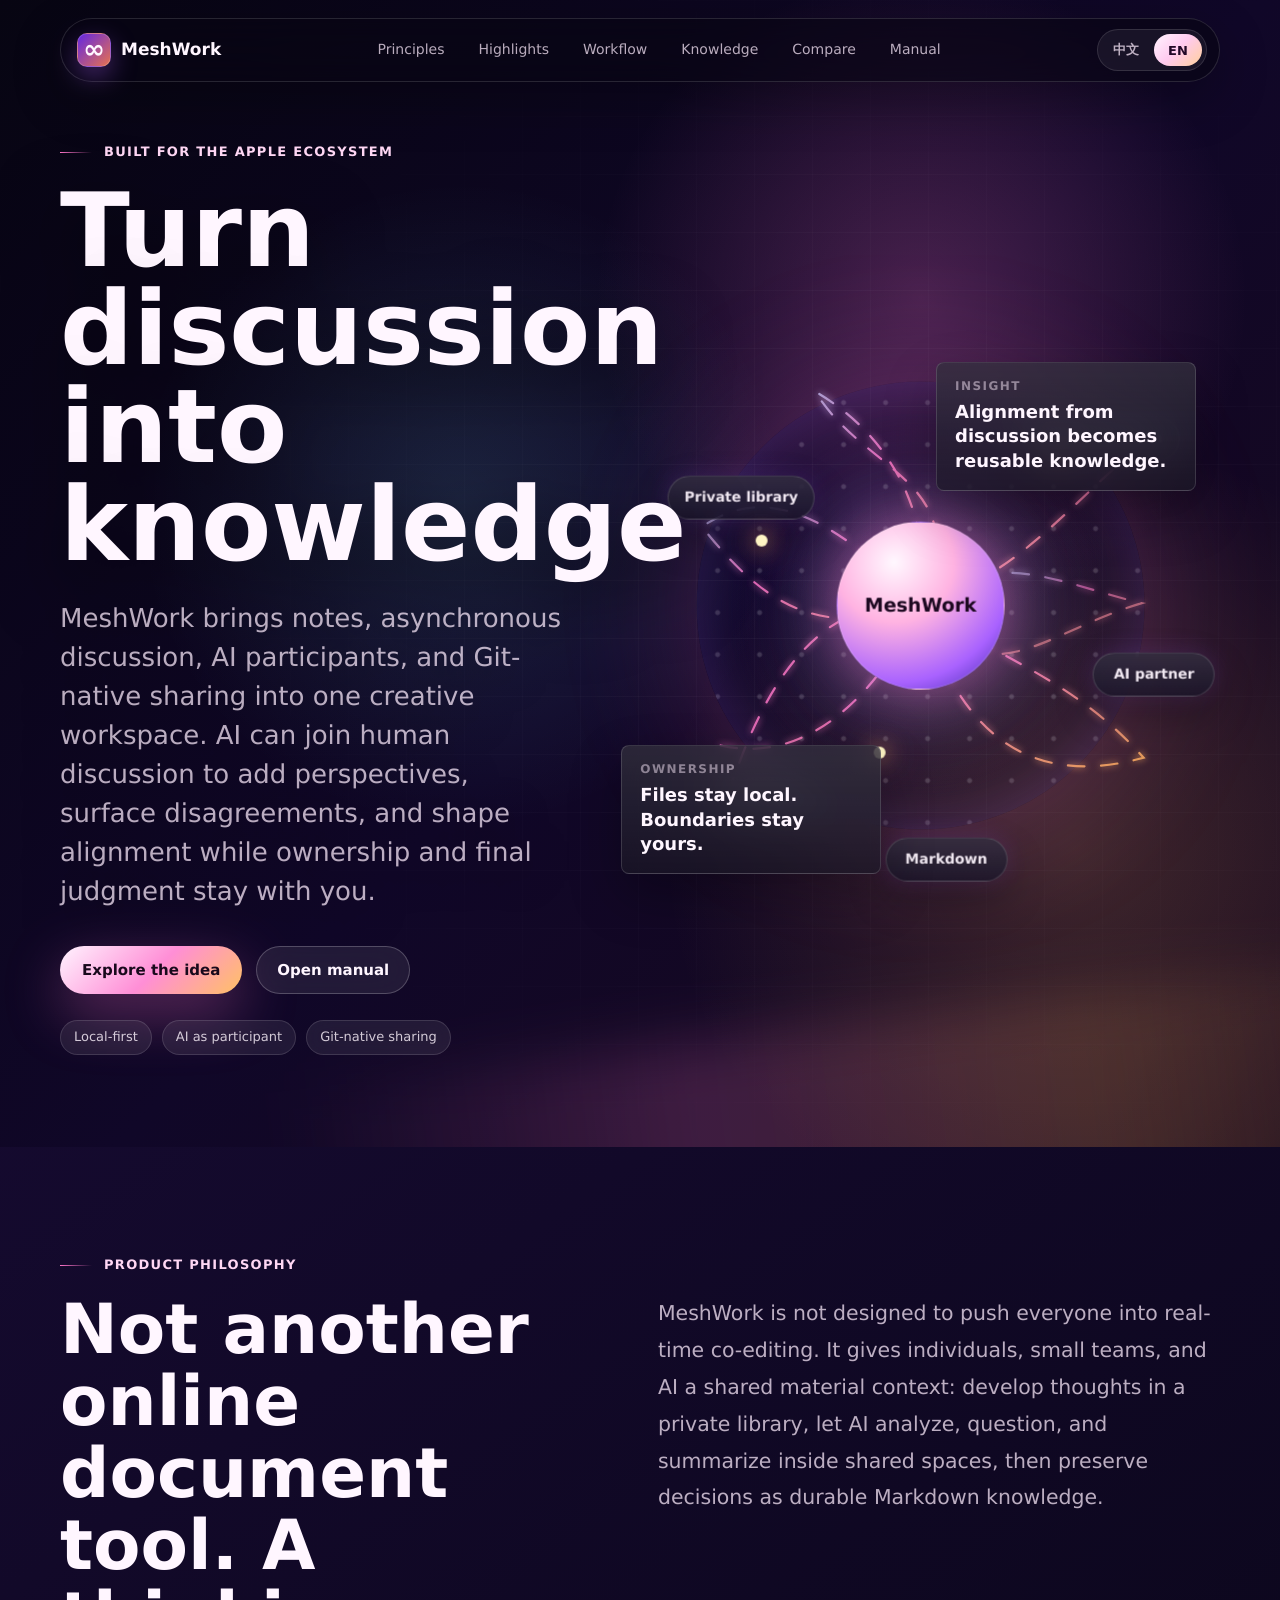
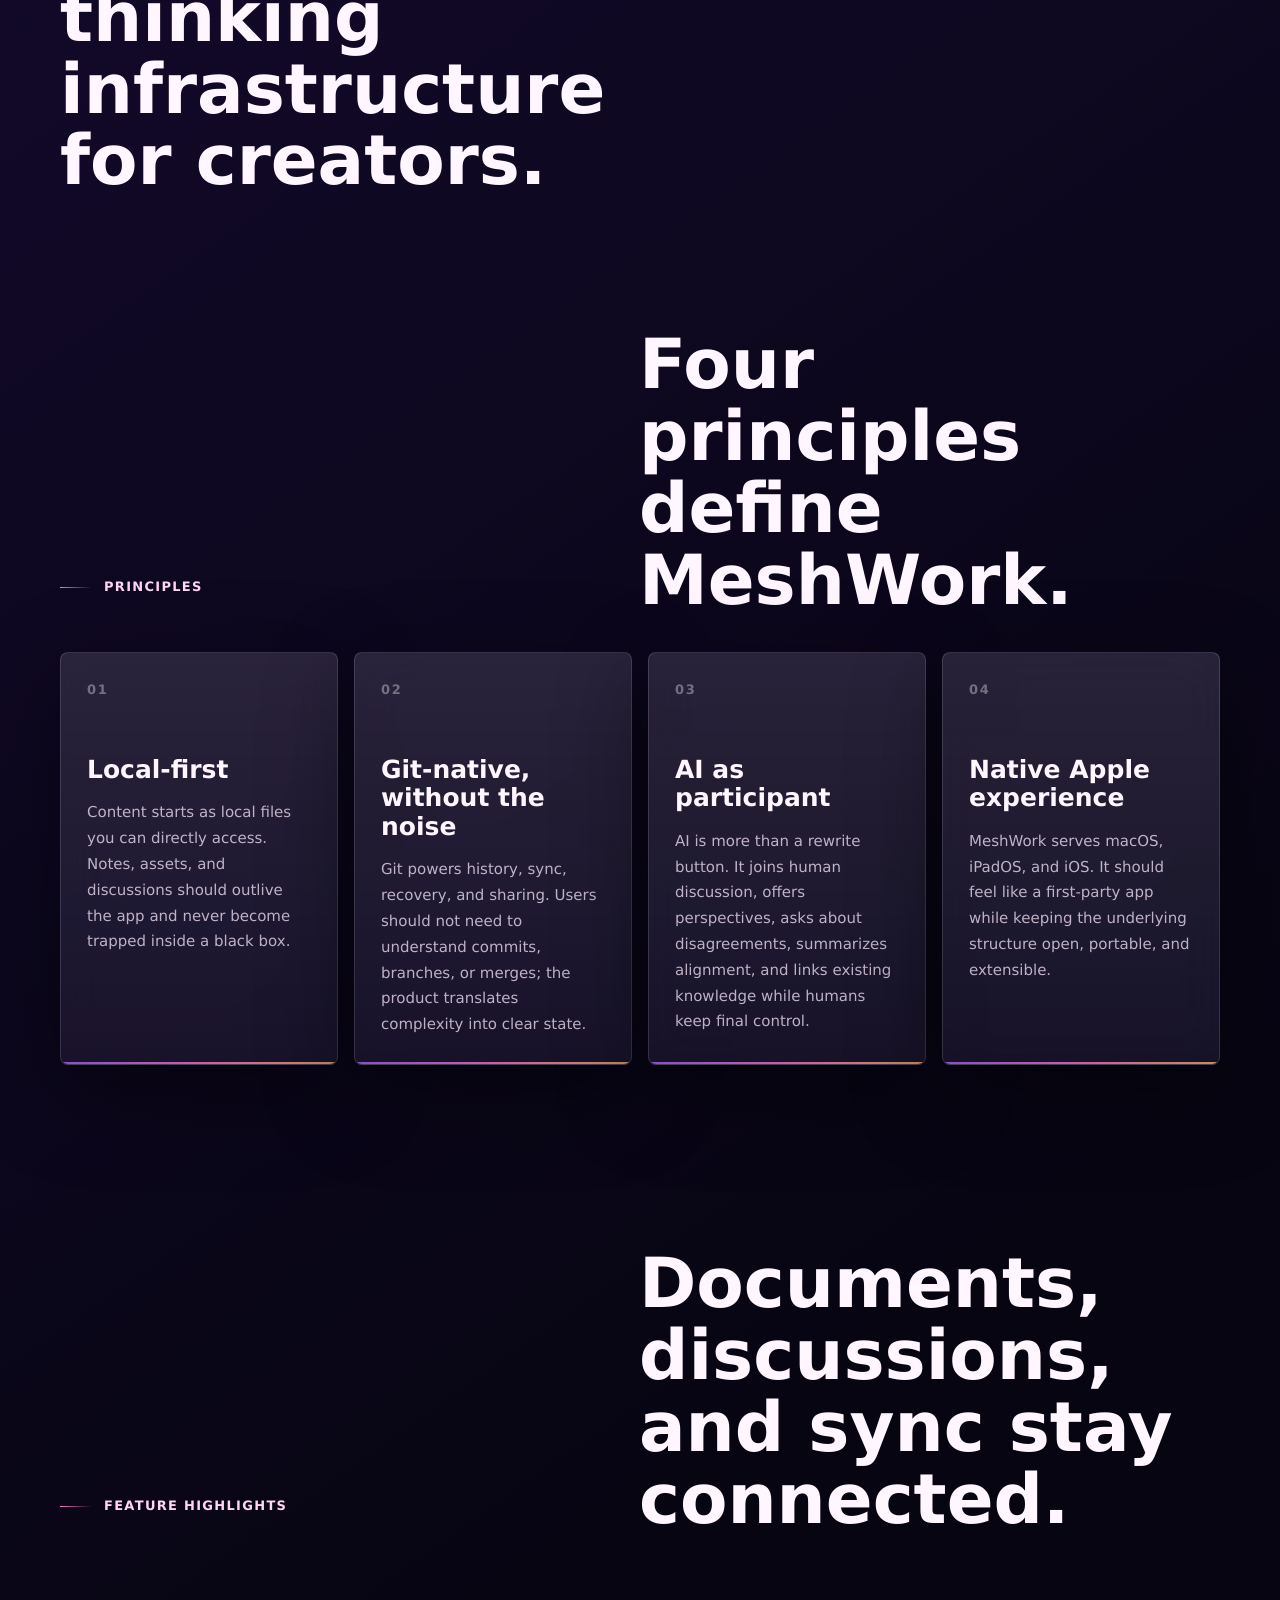
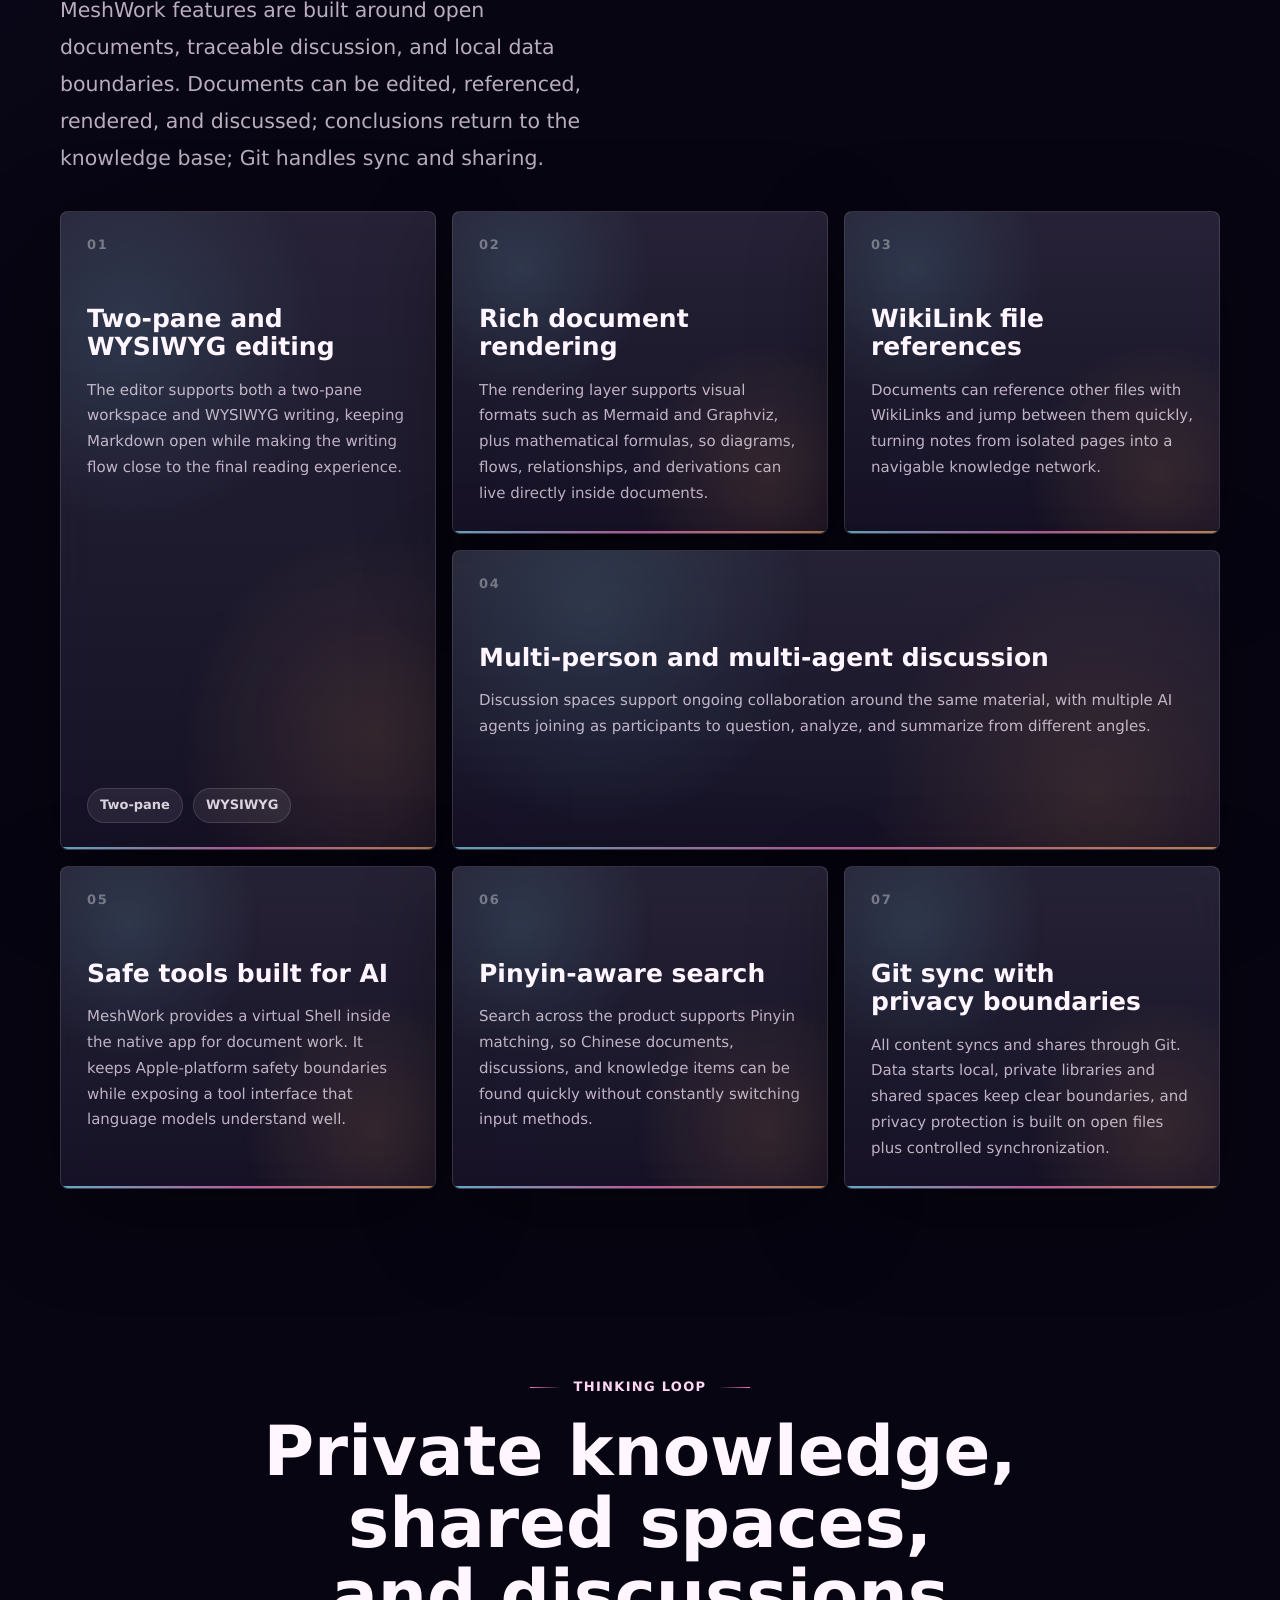
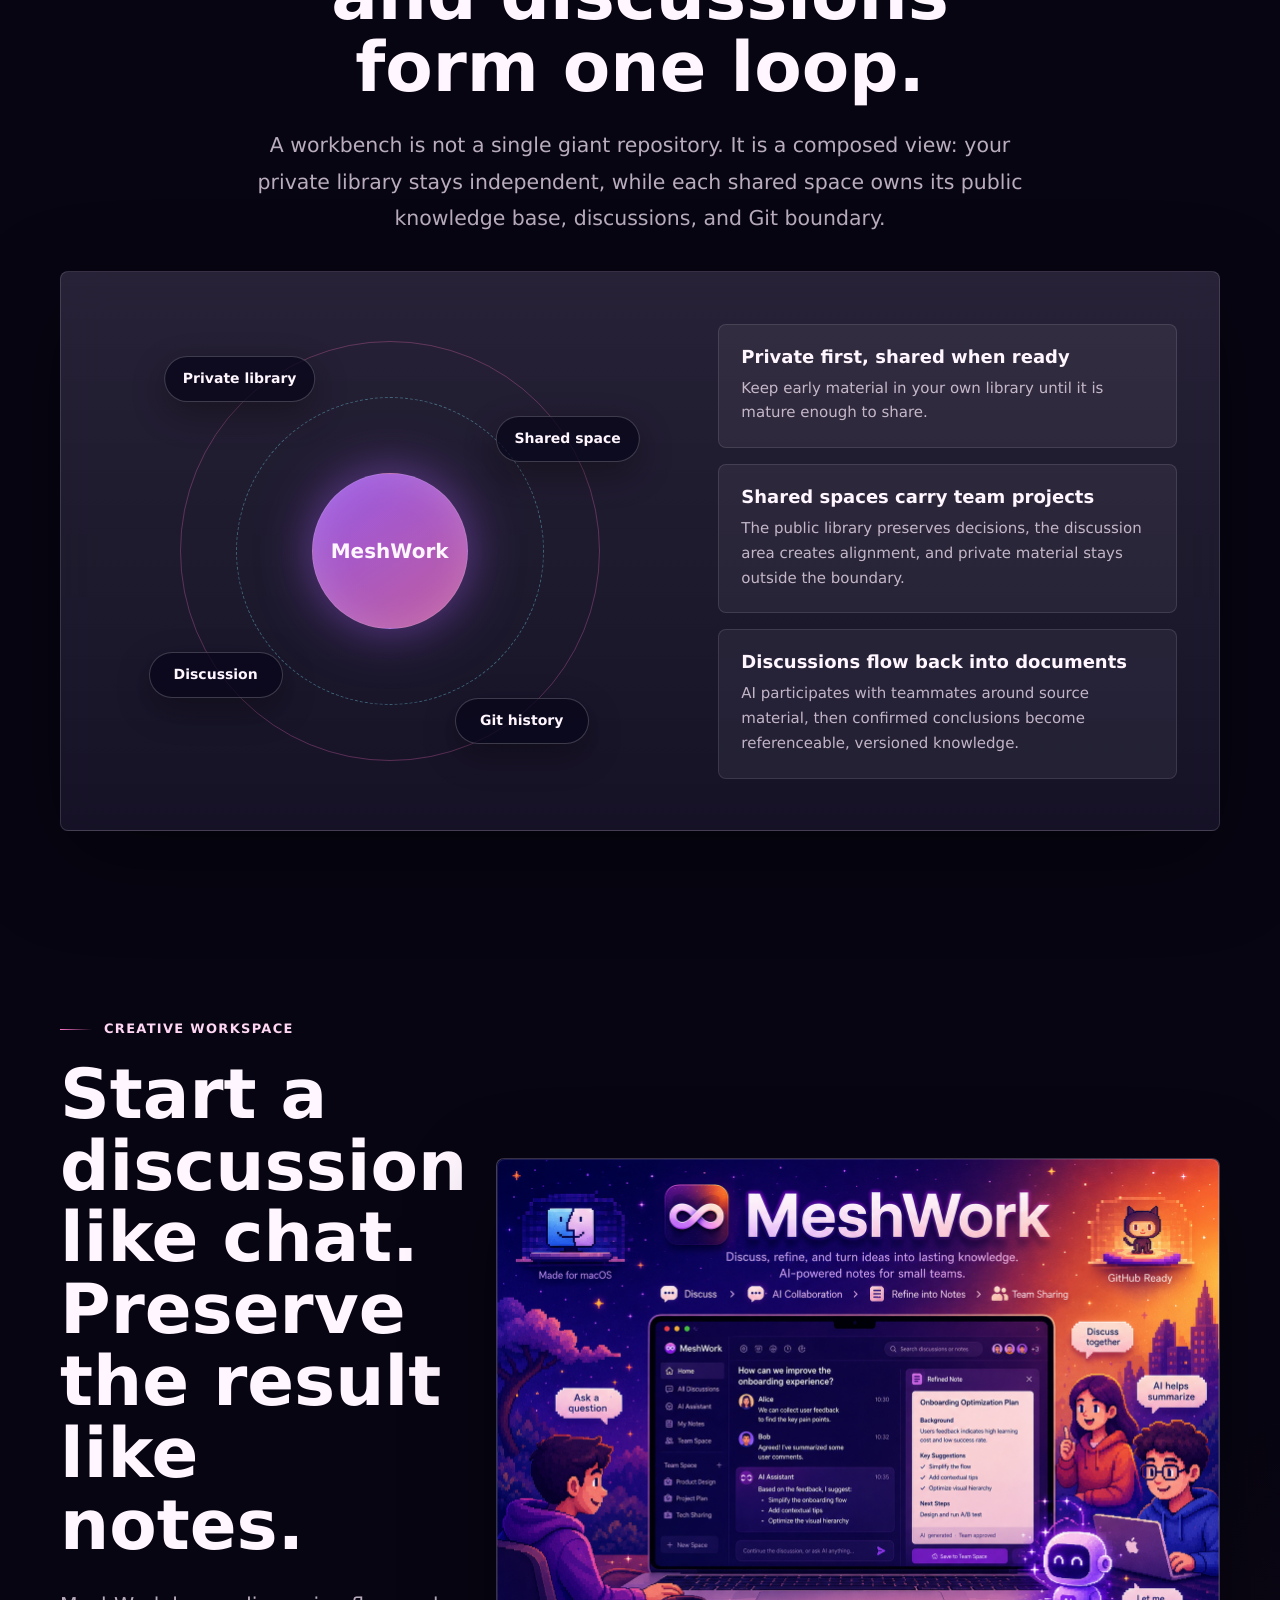
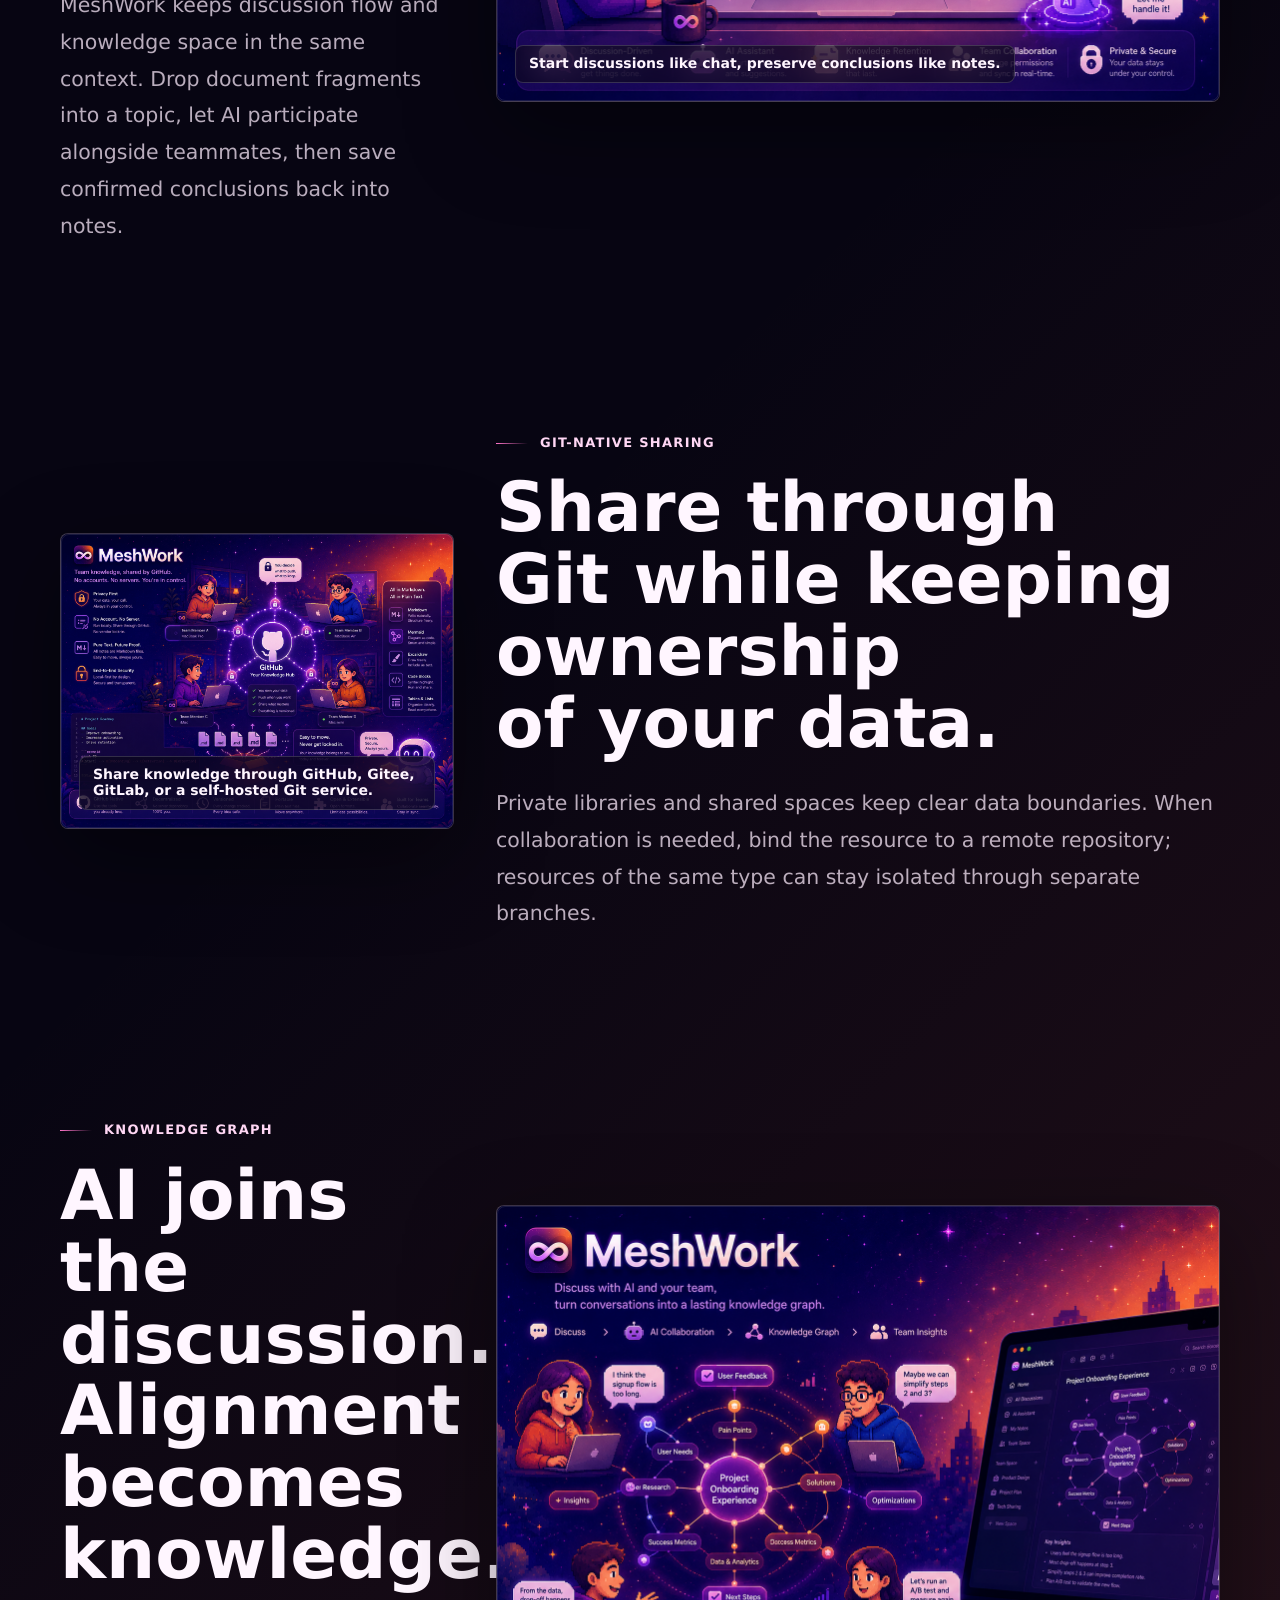
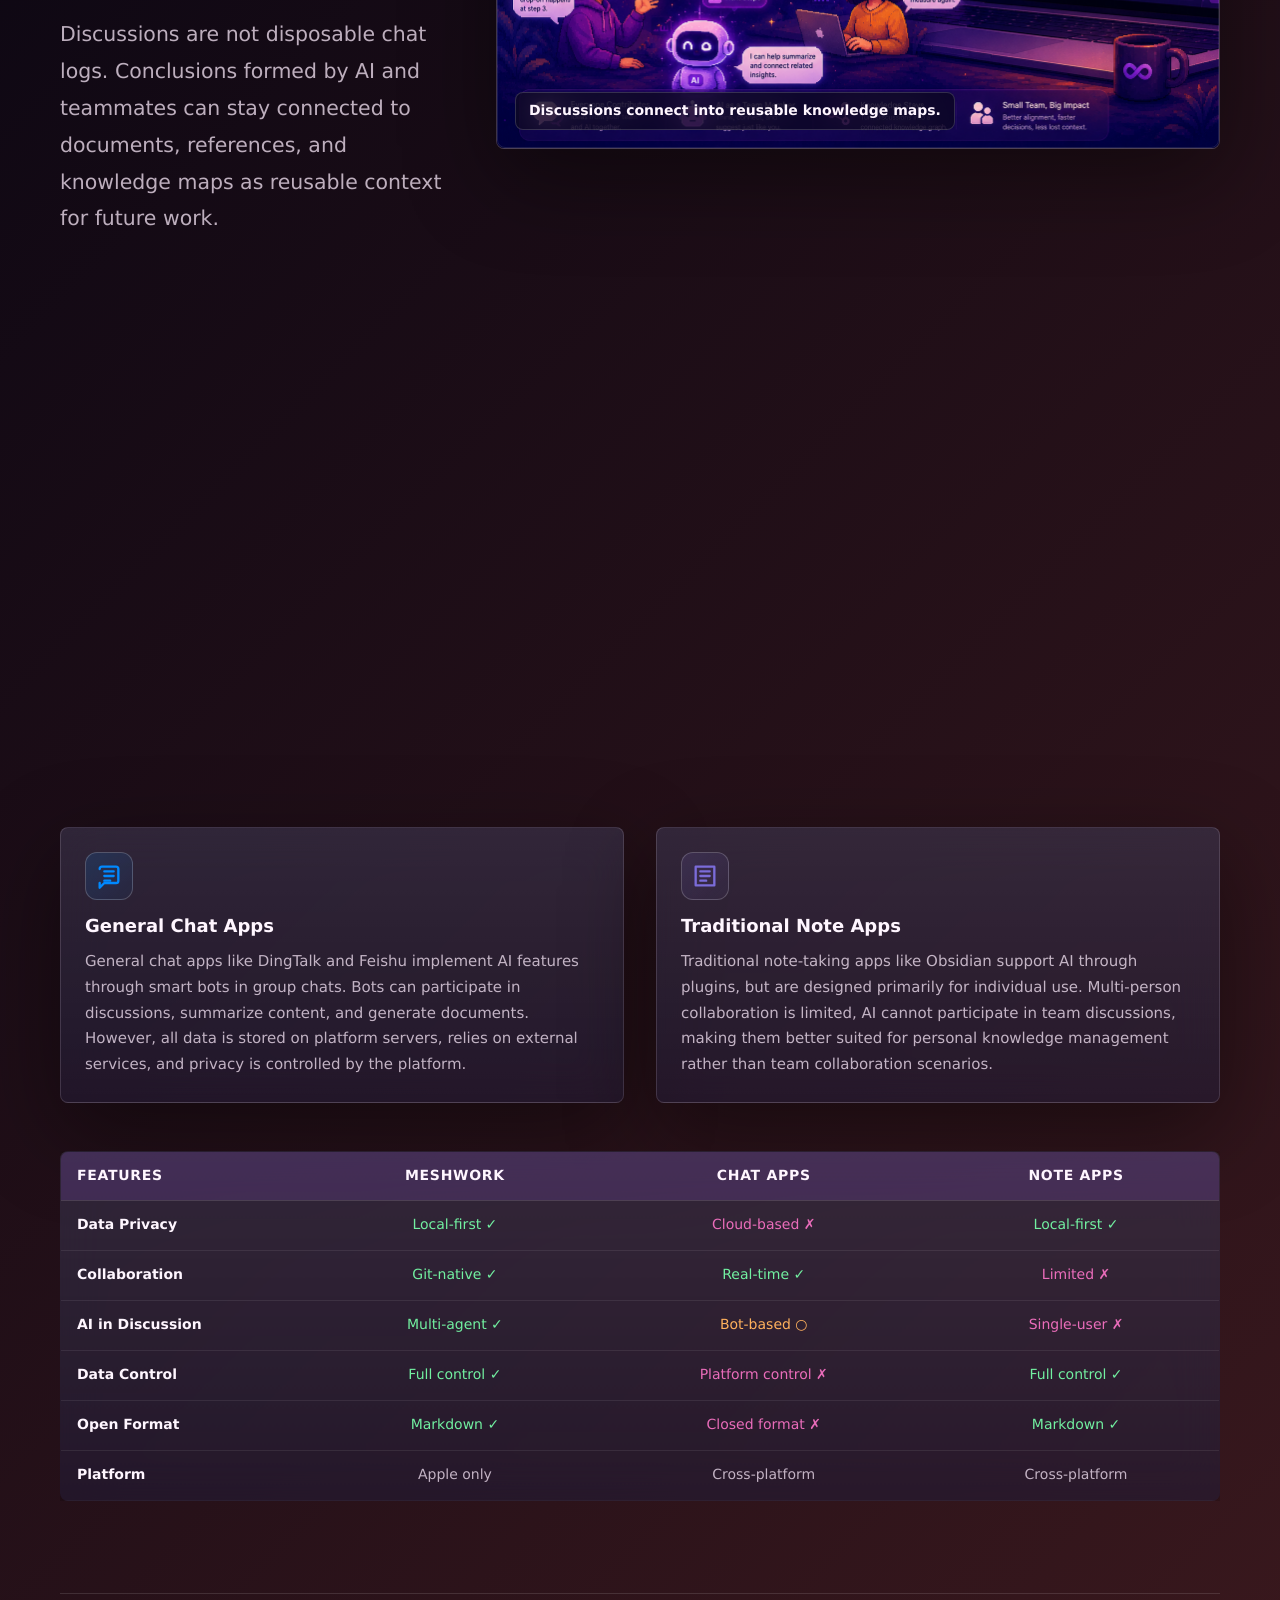
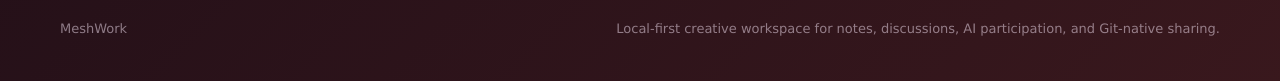
==== index.html @ 119f3567 "ok" ====
<!doctype html>
<html lang="zh-CN">
  <head>
    <meta charset="utf-8" />
    <meta name="viewport" content="width=device-width, initial-scale=1" />
    <meta name="color-scheme" content="dark" />
    <meta
      name="description"
      content="MeshWork is a local-first creative workspace where notes, discussions, AI, and Git-native sharing become one thinking system."
    />
    <title>MeshWork</title>
    <link rel="icon" type="image/png" href="images/favicon.png" />
    <link rel="apple-touch-icon" href="images/favicon.png" />
    <link rel="preload" as="image" href="images/poster_2_zh.png" />
    <link rel="stylesheet" href="styles.css" />
  </head>
  <body>
    <canvas class="starfield" aria-hidden="true"></canvas>

    <header class="site-header">
      <a class="brand" href="#top" aria-label="MeshWork">
        <span class="brand-mark">∞</span>
        <span>MeshWork</span>
      </a>
      <nav class="nav-links" aria-label="Primary navigation">
        <a href="#principles" data-i18n="nav.principles"></a>
        <a href="#highlights" data-i18n="nav.highlights"></a>
        <a href="#flow" data-i18n="nav.flow"></a>
        <a href="#gallery" data-i18n="nav.gallery"></a>
        <a href="#comparison" data-i18n="nav.comparison"></a>
        <a href="manual.html" data-i18n="nav.manual"></a>
      </nav>
      <div class="language-switch" aria-label="Language switch">
        <button type="button" class="lang-button is-active" data-lang="zh">
          中文
        </button>
        <button type="button" class="lang-button" data-lang="en">EN</button>
      </div>
    </header>

    <main id="top">
      <section class="hero" aria-labelledby="hero-title">
        <div class="hero-glow" aria-hidden="true"></div>
        <div class="hero-content" data-reveal>
          <p class="eyebrow" data-i18n="hero.eyebrow"></p>
          <h1 id="hero-title" data-i18n="hero.title"></h1>
          <p class="hero-subtitle" data-i18n="hero.subtitle"></p>
          <div class="hero-actions">
            <a
              class="primary-action"
              href="#principles"
              data-i18n="hero.primary"
            ></a>
            <a
              class="secondary-action"
              href="manual.html"
              data-i18n="hero.secondary"
            ></a>
          </div>
          <div class="hero-points" aria-label="Product highlights">
            <span data-i18n="hero.pointOne"></span>
            <span data-i18n="hero.pointTwo"></span>
            <span data-i18n="hero.pointThree"></span>
          </div>
        </div>
        <div class="hero-visual" aria-hidden="true" data-reveal>
          <div class="graph-shell">
            <div class="graph-aura"></div>
            <svg
              class="graph-lines"
              viewBox="0 0 640 640"
              role="img"
              aria-hidden="true"
            >
              <defs>
                <linearGradient id="line-gradient" x1="0" y1="0" x2="1" y2="1">
                  <stop offset="0%" stop-color="#7de8ff" />
                  <stop offset="46%" stop-color="#ff75ca" />
                  <stop offset="100%" stop-color="#ffb15d" />
                </linearGradient>
                <filter id="line-glow">
                  <feGaussianBlur stdDeviation="4" result="blur" />
                  <feMerge>
                    <feMergeNode in="blur" />
                    <feMergeNode in="SourceGraphic" />
                  </feMerge>
                </filter>
              </defs>
              <path
                class="graph-path path-one"
                d="M320 320 C220 220 150 188 82 235 C145 314 205 360 320 320 C430 286 480 210 560 146"
              />
              <path
                class="graph-path path-two"
                d="M320 320 C410 382 485 400 562 486 C438 520 360 460 320 320 C262 438 178 500 86 468"
              />
              <path
                class="graph-path path-three"
                d="M320 320 C334 212 278 130 205 88 C260 178 382 186 320 320 C228 310 154 374 104 548"
              />
              <path
                class="graph-path path-four"
                d="M320 320 C398 254 474 298 560 318 C452 350 392 424 320 320"
              />
            </svg>
            <span class="graph-node core-node">MeshWork</span>
            <span class="graph-node node-one" data-i18n="graph.private"></span>
            <span
              class="graph-node node-two"
              data-i18n="graph.discussion"
            ></span>
            <span class="graph-node node-three" data-i18n="graph.ai"></span>
            <span class="graph-node node-four" data-i18n="graph.git"></span>
            <span
              class="graph-node node-five"
              data-i18n="graph.markdown"
            ></span>
            <span class="pulse-dot dot-one"></span>
            <span class="pulse-dot dot-two"></span>
            <span class="pulse-dot dot-three"></span>
          </div>
          <div class="floating-note note-one">
            <span data-i18n="graph.noteOneTitle"></span>
            <strong data-i18n="graph.noteOne"></strong>
          </div>
          <div class="floating-note note-two">
            <span data-i18n="graph.noteTwoTitle"></span>
            <strong data-i18n="graph.noteTwo"></strong>
          </div>
        </div>
      </section>

      <section class="intro-section section-wrap" data-reveal>
        <div class="section-kicker" data-i18n="intro.kicker"></div>
        <div class="intro-grid">
          <h2 data-i18n="intro.title"></h2>
          <p data-i18n="intro.body"></p>
        </div>
      </section>

      <section
        id="principles"
        class="principles section-wrap"
        aria-labelledby="principles-title"
      >
        <div class="section-heading" data-reveal>
          <span class="section-kicker" data-i18n="principles.kicker"></span>
          <h2 id="principles-title" data-i18n="principles.title"></h2>
        </div>
        <div class="principle-grid">
          <article class="principle-card" data-reveal>
            <span class="card-index">01</span>
            <h3 data-i18n="principles.local.title"></h3>
            <p data-i18n="principles.local.body"></p>
          </article>
          <article class="principle-card" data-reveal>
            <span class="card-index">02</span>
            <h3 data-i18n="principles.git.title"></h3>
            <p data-i18n="principles.git.body"></p>
          </article>
          <article class="principle-card" data-reveal>
            <span class="card-index">03</span>
            <h3 data-i18n="principles.ai.title"></h3>
            <p data-i18n="principles.ai.body"></p>
          </article>
          <article class="principle-card" data-reveal>
            <span class="card-index">04</span>
            <h3 data-i18n="principles.apple.title"></h3>
            <p data-i18n="principles.apple.body"></p>
          </article>
        </div>
      </section>

      <section
        id="highlights"
        class="highlights section-wrap"
        aria-labelledby="highlights-title"
      >
        <div class="section-heading" data-reveal>
          <span class="section-kicker" data-i18n="highlights.kicker"></span>
          <h2 id="highlights-title" data-i18n="highlights.title"></h2>
          <p data-i18n="highlights.body"></p>
        </div>
        <div class="highlight-grid">
          <article class="highlight-card highlight-card-large" data-reveal>
            <span class="card-index">01</span>
            <h3 data-i18n="highlights.editor.title"></h3>
            <p data-i18n="highlights.editor.body"></p>
            <div class="highlight-tags" aria-label="Editor capabilities">
              <span data-i18n="highlights.editor.tagOne"></span>
              <span data-i18n="highlights.editor.tagTwo"></span>
            </div>
          </article>
          <article class="highlight-card" data-reveal>
            <span class="card-index">02</span>
            <h3 data-i18n="highlights.rendering.title"></h3>
            <p data-i18n="highlights.rendering.body"></p>
          </article>
          <article class="highlight-card" data-reveal>
            <span class="card-index">03</span>
            <h3 data-i18n="highlights.links.title"></h3>
            <p data-i18n="highlights.links.body"></p>
          </article>
          <article class="highlight-card highlight-card-wide" data-reveal>
            <span class="card-index">04</span>
            <h3 data-i18n="highlights.discussion.title"></h3>
            <p data-i18n="highlights.discussion.body"></p>
          </article>
          <article class="highlight-card" data-reveal>
            <span class="card-index">05</span>
            <h3 data-i18n="highlights.shell.title"></h3>
            <p data-i18n="highlights.shell.body"></p>
          </article>
          <article class="highlight-card" data-reveal>
            <span class="card-index">06</span>
            <h3 data-i18n="highlights.search.title"></h3>
            <p data-i18n="highlights.search.body"></p>
          </article>
          <article class="highlight-card" data-reveal>
            <span class="card-index">07</span>
            <h3 data-i18n="highlights.git.title"></h3>
            <p data-i18n="highlights.git.body"></p>
          </article>
        </div>
      </section>

      <section id="flow" class="flow section-wrap" aria-labelledby="flow-title">
        <div class="section-heading centered" data-reveal>
          <span class="section-kicker" data-i18n="flow.kicker"></span>
          <h2 id="flow-title" data-i18n="flow.title"></h2>
          <p data-i18n="flow.body"></p>
        </div>
        <div class="flow-stage" data-reveal>
          <div class="orbit" aria-hidden="true">
            <span class="orbit-ring ring-one"></span>
            <span class="orbit-ring ring-two"></span>
            <span
              class="orbit-node node-private"
              data-i18n="flow.private"
            ></span>
            <span class="orbit-node node-shared" data-i18n="flow.shared"></span>
            <span
              class="orbit-node node-discussion"
              data-i18n="flow.discussion"
            ></span>
            <span class="orbit-node node-git" data-i18n="flow.git"></span>
            <span class="orbit-core">MeshWork</span>
          </div>
          <div class="flow-copy">
            <div class="flow-item">
              <strong data-i18n="flow.privateTitle"></strong>
              <span data-i18n="flow.privateBody"></span>
            </div>
            <div class="flow-item">
              <strong data-i18n="flow.sharedTitle"></strong>
              <span data-i18n="flow.sharedBody"></span>
            </div>
            <div class="flow-item">
              <strong data-i18n="flow.discussionTitle"></strong>
              <span data-i18n="flow.discussionBody"></span>
            </div>
          </div>
        </div>
      </section>

      <section
        id="experience"
        class="feature-section section-wrap"
        aria-labelledby="experience-title"
      >
        <div class="feature-copy" data-reveal>
          <span class="section-kicker" data-i18n="experience.kicker"></span>
          <h2 id="experience-title" data-i18n="experience.title"></h2>
          <p data-i18n="experience.body"></p>
        </div>
        <figure class="poster-frame" data-reveal>
          <picture>
            <source
              srcset="images/poster_zh.png"
              data-src-zh="images/poster_zh.png"
              data-src-en="images/poster_en.png"
            />
            <img
              src="images/poster_zh.png"
              alt=""
              data-image-key="workspacePoster"
            />
          </picture>
          <figcaption data-i18n="experience.caption"></figcaption>
        </figure>
      </section>

      <section
        class="feature-section feature-section-reverse section-wrap"
        aria-labelledby="sharing-title"
      >
        <div class="feature-copy" data-reveal>
          <span class="section-kicker" data-i18n="sharing.kicker"></span>
          <h2 id="sharing-title" data-i18n="sharing.title"></h2>
          <p data-i18n="sharing.body"></p>
        </div>
        <figure class="poster-frame" data-reveal>
          <picture>
            <source
              srcset="images/poster_3_zh.png"
              data-src-zh="images/poster_3_zh.png"
              data-src-en="images/poster_3_en.png"
            />
            <img
              src="images/poster_3_zh.png"
              alt=""
              data-image-key="githubPoster"
            />
          </picture>
          <figcaption data-i18n="sharing.caption"></figcaption>
        </figure>
      </section>

      <section
        id="gallery"
        class="feature-section section-wrap"
        aria-labelledby="knowledge-title"
      >
        <div class="feature-copy" data-reveal>
          <span class="section-kicker" data-i18n="knowledge.kicker"></span>
          <h2 id="knowledge-title" data-i18n="knowledge.title"></h2>
          <p data-i18n="knowledge.body"></p>
        </div>
        <figure class="poster-frame" data-reveal>
          <picture>
            <source
              srcset="images/poster_2_zh.png"
              data-src-zh="images/poster_2_zh.png"
              data-src-en="images/poster_2_en.png"
            />
            <img
              src="images/poster_2_zh.png"
              alt=""
              data-image-key="graphPoster"
            />
          </picture>
          <figcaption data-i18n="knowledge.caption"></figcaption>
        </figure>
      </section>

      <section
        id="comparison"
        class="comparison-section section-wrap"
        aria-labelledby="comparison-title"
      >
        <div class="section-heading centered" data-reveal>
          <span class="section-kicker" data-i18n="comparison.kicker"></span>
          <h2 id="comparison-title" data-i18n="comparison.title"></h2>
          <p data-i18n="comparison.body"></p>
        </div>

        <div class="comparison-descriptions" data-reveal>
          <div class="competitor-desc">
            <div class="competitor-icon chat-icon">
              <svg viewBox="0 0 24 24" fill="none" xmlns="http://www.w3.org/2000/svg">
                <path d="M8 12h8M8 8h8M8 16h5" stroke="currentColor" stroke-width="2" stroke-linecap="round"/>
                <path d="M4 6c0-1.1.9-2 2-2h12c1.1 0 2 .9 2 2v10c0 1.1-.9 2-2 2H8l-4 4v-4" stroke="currentColor" stroke-width="2" stroke-linecap="round" stroke-linejoin="round"/>
              </svg>
            </div>
            <h3 data-i18n="comparison.chatTitle"></h3>
            <p data-i18n="comparison.chatDesc"></p>
          </div>

          <div class="competitor-desc">
            <div class="competitor-icon notes-icon">
              <svg viewBox="0 0 24 24" fill="none" xmlns="http://www.w3.org/2000/svg">
                <path d="M4 4h16v16H4z" stroke="currentColor" stroke-width="2" stroke-linecap="round" stroke-linejoin="round"/>
                <path d="M8 8h8M8 12h8M8 16h5" stroke="currentColor" stroke-width="2" stroke-linecap="round"/>
              </svg>
            </div>
            <h3 data-i18n="comparison.notesTitle"></h3>
            <p data-i18n="comparison.notesDesc"></p>
          </div>
        </div>

        <div class="comparison-table-wrapper" data-reveal>
          <table class="comparison-table">
            <thead>
              <tr>
                <th data-i18n="comparison.table.feature"></th>
                <th>MeshWork</th>
                <th data-i18n="comparison.table.chatApps"></th>
                <th data-i18n="comparison.table.noteApps"></th>
              </tr>
            </thead>
            <tbody>
              <tr>
                <td data-i18n="comparison.table.privacy"></td>
                <td
                  class="cell-positive"
                  data-i18n="comparison.table.localFirst"
                ></td>
                <td
                  class="cell-negative"
                  data-i18n="comparison.table.cloudBased"
                ></td>
                <td
                  class="cell-positive"
                  data-i18n="comparison.table.localFirst"
                ></td>
              </tr>
              <tr>
                <td data-i18n="comparison.table.collaboration"></td>
                <td
                  class="cell-positive"
                  data-i18n="comparison.table.gitNative"
                ></td>
                <td
                  class="cell-positive"
                  data-i18n="comparison.table.realtime"
                ></td>
                <td
                  class="cell-negative"
                  data-i18n="comparison.table.limited"
                ></td>
              </tr>
              <tr>
                <td data-i18n="comparison.table.aiDiscussion"></td>
                <td
                  class="cell-positive"
                  data-i18n="comparison.table.multiAgent"
                ></td>
                <td
                  class="cell-partial"
                  data-i18n="comparison.table.botBased"
                ></td>
                <td
                  class="cell-negative"
                  data-i18n="comparison.table.singleUser"
                ></td>
              </tr>
              <tr>
                <td data-i18n="comparison.table.dataControl"></td>
                <td
                  class="cell-positive"
                  data-i18n="comparison.table.fullControl"
                ></td>
                <td
                  class="cell-negative"
                  data-i18n="comparison.table.platformControl"
                ></td>
                <td
                  class="cell-positive"
                  data-i18n="comparison.table.fullControl"
                ></td>
              </tr>
              <tr>
                <td data-i18n="comparison.table.openSource"></td>
                <td
                  class="cell-positive"
                  data-i18n="comparison.table.openFormat"
                ></td>
                <td
                  class="cell-negative"
                  data-i18n="comparison.table.closedFormat"
                ></td>
                <td
                  class="cell-positive"
                  data-i18n="comparison.table.openFormat"
                ></td>
              </tr>
              <tr>
                <td data-i18n="comparison.table.platform"></td>
                <td
                  class="cell-neutral"
                  data-i18n="comparison.table.appleOnly"
                ></td>
                <td
                  class="cell-neutral"
                  data-i18n="comparison.table.crossPlatform"
                ></td>
                <td
                  class="cell-neutral"
                  data-i18n="comparison.table.crossPlatform"
                ></td>
              </tr>
            </tbody>
          </table>
        </div>
      </section>
    </main>

    <footer class="site-footer">
      <span>MeshWork</span>
      <span data-i18n="footer.note"></span>
    </footer>

    <script src="script.js"></script>
  </body>
</html>
---- styles.css ----
:root {
  --bg: #070512;
  --bg-elevated: rgba(21, 14, 42, 0.72);
  --text: #fff6ff;
  --muted: rgba(255, 238, 255, 0.72);
  --faint: rgba(255, 238, 255, 0.48);
  --line: rgba(255, 230, 255, 0.14);
  --purple: #a962ff;
  --pink: #ff75ca;
  --amber: #ffb15d;
  --cyan: #7de8ff;
  --green: #72f0a1;
  --shadow: 0 28px 90px rgba(0, 0, 0, 0.42);
  color: var(--text);
  background: var(--bg);
  font-family:
    Inter,
    ui-sans-serif,
    system-ui,
    -apple-system,
    BlinkMacSystemFont,
    "SF Pro Display",
    "SF Pro Text",
    "PingFang SC",
    "Hiragino Sans GB",
    "Microsoft YaHei",
    sans-serif;
  text-rendering: geometricPrecision;
}

* {
  box-sizing: border-box;
}

html {
  scroll-behavior: smooth;
}

body {
  min-width: 320px;
  margin: 0;
  overflow-x: hidden;
  background:
    linear-gradient(145deg, rgba(78, 31, 167, 0.28), transparent 34%),
    linear-gradient(315deg, rgba(234, 91, 68, 0.22), transparent 32%), #070512;
}

body::before {
  position: fixed;
  inset: 0;
  z-index: -3;
  pointer-events: none;
  content: "";
  background-image:
    linear-gradient(rgba(255, 255, 255, 0.035) 1px, transparent 1px),
    linear-gradient(90deg, rgba(255, 255, 255, 0.03) 1px, transparent 1px);
  background-size: 48px 48px;
  mask-image: linear-gradient(to bottom, black 0%, transparent 82%);
}

a {
  color: inherit;
  text-decoration: none;
}

img {
  display: block;
  max-width: 100%;
}

button {
  font: inherit;
}

.starfield {
  position: fixed;
  inset: 0;
  z-index: -2;
  width: 100vw;
  height: 100vh;
  pointer-events: none;
}

.site-header {
  position: fixed;
  top: 18px;
  left: 50%;
  z-index: 20;
  display: grid;
  grid-template-columns: auto 1fr auto;
  gap: 28px;
  align-items: center;
  width: min(1160px, calc(100% - 32px));
  min-height: 58px;
  padding: 10px 12px 10px 16px;
  border: 1px solid rgba(255, 255, 255, 0.13);
  border-radius: 999px;
  background: rgba(8, 6, 20, 0.64);
  box-shadow: 0 18px 50px rgba(0, 0, 0, 0.28);
  backdrop-filter: blur(24px);
  transform: translateX(-50%);
}

.brand {
  display: inline-flex;
  gap: 10px;
  align-items: center;
  font-size: 17px;
  font-weight: 800;
  letter-spacing: 0;
  white-space: nowrap;
}

.brand-mark {
  display: grid;
  width: 34px;
  height: 34px;
  place-items: center;
  border: 1px solid rgba(255, 255, 255, 0.18);
  border-radius: 10px;
  background: linear-gradient(
    135deg,
    rgba(114, 44, 255, 0.88),
    rgba(255, 126, 88, 0.9)
  );
  box-shadow: 0 10px 26px rgba(169, 98, 255, 0.36);
  font-size: 26px;
  line-height: 1;
}

.nav-links {
  display: flex;
  gap: 6px;
  justify-content: center;
}

.nav-links a,
.lang-button {
  border: 0;
  border-radius: 999px;
  color: var(--muted);
  background: transparent;
  cursor: pointer;
  transition:
    color 180ms ease,
    background 180ms ease,
    transform 180ms ease;
}

.nav-links a {
  padding: 9px 14px;
  font-size: 14px;
  white-space: nowrap;
}

.nav-links a:hover,
.lang-button:hover {
  color: var(--text);
  background: rgba(255, 255, 255, 0.08);
}

.language-switch {
  display: inline-flex;
  gap: 4px;
  padding: 4px;
  border: 1px solid rgba(255, 255, 255, 0.12);
  border-radius: 999px;
  background: rgba(255, 255, 255, 0.06);
}

.lang-button {
  min-width: 48px;
  padding: 7px 10px;
  font-size: 13px;
  font-weight: 700;
}

.lang-button.is-active {
  color: #210826;
  background: linear-gradient(135deg, #fff4ff, #ffcaef 48%, #ffd09c);
}

.hero {
  position: relative;
  display: grid;
  grid-template-columns: minmax(0, 0.92fr) minmax(420px, 1.08fr);
  gap: clamp(24px, 4vw, 70px);
  min-height: 100svh;
  overflow: hidden;
  align-items: center;
  padding: 138px max(24px, calc((100vw - 1160px) / 2)) 74px;
  isolation: isolate;
}

.hero::before {
  position: absolute;
  inset: 0;
  z-index: -3;
  content: "";
  background:
    radial-gradient(
      circle at 72% 26%,
      rgba(255, 117, 202, 0.24),
      transparent 26%
    ),
    radial-gradient(
      circle at 84% 74%,
      rgba(255, 177, 93, 0.18),
      transparent 30%
    ),
    radial-gradient(
      circle at 36% 44%,
      rgba(125, 232, 255, 0.13),
      transparent 31%
    ),
    linear-gradient(135deg, #070512 0%, #100728 52%, #19091d 100%);
}

.hero::after {
  position: absolute;
  inset: 0;
  z-index: -2;
  pointer-events: none;
  content: "";
  background:
    linear-gradient(rgba(255, 255, 255, 0.045) 1px, transparent 1px),
    linear-gradient(90deg, rgba(255, 255, 255, 0.035) 1px, transparent 1px);
  background-size: 58px 58px;
  mask-image: radial-gradient(circle at 67% 50%, black 0%, transparent 68%);
}

.hero-glow {
  position: absolute;
  inset: auto -20% -34% 24%;
  z-index: -1;
  height: 58vh;
  pointer-events: none;
  background: linear-gradient(
    90deg,
    transparent,
    rgba(255, 117, 202, 0.18),
    rgba(255, 177, 93, 0.16),
    transparent
  );
  filter: blur(28px);
  transform: rotate(-7deg);
  animation: auroraDrift 9s ease-in-out infinite alternate;
}

.hero-content {
  position: relative;
  z-index: 2;
  width: min(680px, 100%);
  padding-bottom: 18px;
}

.eyebrow,
.section-kicker {
  display: inline-flex;
  align-items: center;
  min-height: 28px;
  margin: 0 0 16px;
  color: #ffd7f4;
  font-size: 13px;
  font-weight: 800;
  letter-spacing: 0.1em;
  text-transform: uppercase;
}

.eyebrow::before,
.section-kicker::before {
  display: inline-block;
  width: 32px;
  height: 1px;
  margin-right: 12px;
  background: linear-gradient(90deg, var(--pink), transparent);
  content: "";
}

.hero h1 {
  max-width: 12ch;
  margin: 0;
  font-size: clamp(52px, 8vw, 116px);
  font-weight: 900;
  letter-spacing: 0;
  line-height: 0.96;
  white-space: pre-line;
  text-wrap: balance;
  text-shadow: 0 24px 70px rgba(0, 0, 0, 0.58);
}

html[lang="zh-CN"] .hero h1 {
  max-width: 11ch;
  font-size: clamp(44px, 6.3vw, 78px);
  line-height: 1.08;
  overflow-wrap: normal;
  word-break: keep-all;
}

.hero-subtitle {
  max-width: 620px;
  margin: 24px 0 0;
  color: var(--muted);
  font-size: clamp(18px, 2.3vw, 26px);
  line-height: 1.5;
  text-shadow: 0 10px 42px rgba(0, 0, 0, 0.64);
}

.hero-actions {
  display: flex;
  flex-wrap: wrap;
  gap: 14px;
  margin-top: 34px;
}

.primary-action,
.secondary-action {
  display: inline-flex;
  align-items: center;
  justify-content: center;
  min-height: 48px;
  border-radius: 999px;
  font-size: 15px;
  font-weight: 800;
  transition:
    transform 180ms ease,
    box-shadow 180ms ease,
    border-color 180ms ease;
}

.primary-action {
  padding: 0 22px;
  color: #19091c;
  background: linear-gradient(135deg, #fff4ff, #ff8ed6 52%, #ffc164);
  box-shadow: 0 20px 56px rgba(255, 117, 202, 0.34);
}

.secondary-action {
  padding: 0 20px;
  border: 1px solid rgba(255, 255, 255, 0.22);
  color: var(--text);
  background: rgba(255, 255, 255, 0.08);
  backdrop-filter: blur(18px);
}

.primary-action:hover,
.secondary-action:hover {
  transform: translateY(-2px);
}

.hero-points {
  display: flex;
  flex-wrap: wrap;
  gap: 10px;
  margin-top: 26px;
}

.hero-points span {
  padding: 9px 13px;
  border: 1px solid rgba(255, 255, 255, 0.13);
  border-radius: 999px;
  color: rgba(255, 246, 255, 0.8);
  background: rgba(255, 255, 255, 0.075);
  font-size: 13px;
  backdrop-filter: blur(12px);
}

.hero-visual {
  position: relative;
  z-index: 1;
  min-height: min(640px, calc(100svh - 180px));
}

.graph-shell {
  position: absolute;
  inset: 50% auto auto 50%;
  width: min(46vw, 620px);
  aspect-ratio: 1;
  transform: translate(-50%, -50%);
}

.graph-aura {
  position: absolute;
  inset: 12%;
  border-radius: 50%;
  background:
    radial-gradient(circle, rgba(255, 255, 255, 0.16) 0 2px, transparent 3px),
    radial-gradient(circle at center, rgba(169, 98, 255, 0.18), transparent 62%);
  background-size:
    42px 42px,
    100% 100%;
  box-shadow:
    inset 0 0 72px rgba(169, 98, 255, 0.22),
    0 0 140px rgba(255, 117, 202, 0.24);
  animation: graphBreathe 5.8s ease-in-out infinite alternate;
}

.graph-lines {
  position: absolute;
  inset: 0;
  width: 100%;
  height: 100%;
  overflow: visible;
}

.graph-path {
  fill: none;
  stroke: url("#line-gradient");
  stroke-width: 2.4;
  stroke-linecap: round;
  stroke-dasharray: 18 18;
  filter: url("#line-glow");
  opacity: 0.86;
  animation: dashFlow 5.6s linear infinite;
}

.path-two {
  animation-duration: 6.4s;
  animation-direction: reverse;
}

.path-three {
  animation-duration: 7.2s;
}

.path-four {
  animation-duration: 4.8s;
  opacity: 0.62;
}

.graph-node {
  position: absolute;
  display: grid;
  place-items: center;
  min-width: 122px;
  min-height: 44px;
  padding: 0 16px;
  border: 1px solid rgba(255, 255, 255, 0.16);
  border-radius: 999px;
  color: rgba(255, 246, 255, 0.94);
  background:
    linear-gradient(
      180deg,
      rgba(255, 255, 255, 0.13),
      rgba(255, 255, 255, 0.04)
    ),
    rgba(12, 8, 30, 0.76);
  box-shadow:
    0 18px 42px rgba(0, 0, 0, 0.28),
    0 0 26px rgba(169, 98, 255, 0.18);
  backdrop-filter: blur(18px);
  font-size: 14px;
  font-weight: 900;
  white-space: nowrap;
}

.core-node {
  left: 50%;
  top: 50%;
  width: 168px;
  height: 168px;
  border-radius: 50%;
  color: #1d0921;
  background: radial-gradient(
    circle at 34% 24%,
    #fff8ff,
    #ffb3e2 36%,
    #a962ff 72%,
    #3522a8
  );
  box-shadow:
    0 0 60px rgba(255, 117, 202, 0.54),
    0 0 120px rgba(125, 232, 255, 0.24);
  font-size: 19px;
  transform: translate(-50%, -50%);
  animation: coreFloat 4.8s ease-in-out infinite;
}

.node-one {
  left: 7%;
  top: 28%;
  animation: nodeFloat 5.2s ease-in-out infinite;
}

.node-two {
  right: 6%;
  top: 18%;
  animation: nodeFloat 5.8s ease-in-out infinite 0.3s;
}

.node-three {
  right: 0;
  top: 58%;
  animation: nodeFloat 5.6s ease-in-out infinite 0.7s;
}

.node-four {
  left: 14%;
  bottom: 13%;
  animation: nodeFloat 5.4s ease-in-out infinite 0.45s;
}

.node-five {
  left: 44%;
  bottom: 3%;
  animation: nodeFloat 6s ease-in-out infinite 0.9s;
}

.pulse-dot {
  position: absolute;
  width: 12px;
  height: 12px;
  border-radius: 50%;
  background: #fff5c4;
  box-shadow:
    0 0 22px #ffb15d,
    0 0 42px rgba(255, 117, 202, 0.72);
}

.dot-one {
  left: 22%;
  top: 38%;
  animation: dotTravelOne 5.6s linear infinite;
}

.dot-two {
  left: 72%;
  top: 24%;
  animation: dotTravelTwo 6.4s linear infinite;
}

.dot-three {
  left: 42%;
  top: 74%;
  animation: dotTravelThree 7.2s linear infinite;
}

.floating-note {
  position: absolute;
  display: grid;
  gap: 8px;
  width: min(260px, 42vw);
  padding: 16px 18px;
  border: 1px solid rgba(255, 255, 255, 0.14);
  border-radius: 8px;
  background:
    linear-gradient(
      180deg,
      rgba(255, 255, 255, 0.13),
      rgba(255, 255, 255, 0.05)
    ),
    rgba(9, 7, 22, 0.7);
  box-shadow: 0 22px 52px rgba(0, 0, 0, 0.28);
  backdrop-filter: blur(22px);
}

.floating-note span {
  color: var(--faint);
  font-size: 12px;
  font-weight: 900;
  letter-spacing: 0.12em;
  text-transform: uppercase;
}

.floating-note strong {
  font-size: 18px;
  line-height: 1.35;
}

.note-one {
  right: 4%;
  top: 12%;
  animation: noteFloat 5.6s ease-in-out infinite;
}

.note-two {
  left: 0;
  bottom: 8%;
  animation: noteFloat 6.2s ease-in-out infinite 0.8s;
}

.section-wrap {
  width: min(1160px, calc(100% - 40px));
  margin: 0 auto;
}

.intro-section {
  padding: 104px 0 40px;
}

.intro-grid {
  display: grid;
  grid-template-columns: minmax(0, 0.95fr) minmax(0, 1fr);
  gap: 64px;
  align-items: start;
}

.intro-grid h2,
.section-heading h2,
.feature-copy h2 {
  margin: 0;
  font-size: clamp(36px, 5.4vw, 72px);
  font-weight: 900;
  letter-spacing: 0;
  line-height: 1.04;
  white-space: pre-line;
  text-wrap: balance;
}

html[lang="zh-CN"] .intro-grid h2,
html[lang="zh-CN"] .section-heading h2,
html[lang="zh-CN"] .feature-copy h2 {
  font-size: clamp(31px, 4.1vw, 52px);
  line-height: 1.14;
  overflow-wrap: normal;
  word-break: keep-all;
}

.intro-grid p,
.section-heading p,
.feature-copy p {
  margin: 0;
  color: var(--muted);
  font-size: clamp(17px, 1.6vw, 21px);
  line-height: 1.8;
}

.principles,
.highlights,
.flow,
.feature-section {
  padding: 92px 0;
}

.section-heading {
  display: grid;
  grid-template-columns: minmax(0, 0.9fr) minmax(0, 1fr);
  gap: 56px;
  align-items: end;
  margin-bottom: 34px;
}

.section-heading.centered {
  display: block;
  max-width: 780px;
  margin-right: auto;
  margin-left: auto;
  text-align: center;
}

.section-heading.centered .section-kicker {
  justify-content: center;
}

.section-heading.centered .section-kicker::after {
  display: inline-block;
  width: 32px;
  height: 1px;
  margin-left: 12px;
  background: linear-gradient(90deg, transparent, var(--pink));
  content: "";
}

.section-heading.centered p {
  margin-top: 22px;
}

.principle-grid {
  display: grid;
  grid-template-columns: repeat(4, minmax(0, 1fr));
  gap: 16px;
}

.principle-card,
.flow-stage,
.poster-frame {
  border: 1px solid var(--line);
  background:
    linear-gradient(
      180deg,
      rgba(255, 255, 255, 0.105),
      rgba(255, 255, 255, 0.035)
    ),
    rgba(21, 14, 42, 0.56);
  box-shadow: var(--shadow);
  backdrop-filter: blur(22px);
}

.principle-card {
  position: relative;
  min-height: 320px;
  overflow: hidden;
  padding: 26px;
  border-radius: 8px;
}

.principle-card::after {
  position: absolute;
  right: 0;
  bottom: 0;
  left: 0;
  height: 2px;
  background: linear-gradient(90deg, var(--purple), var(--pink), var(--amber));
  content: "";
  opacity: 0.78;
}

.card-index {
  display: inline-block;
  color: rgba(255, 255, 255, 0.36);
  font-size: 13px;
  font-weight: 900;
  letter-spacing: 0.14em;
}

.principle-card h3 {
  margin: 58px 0 16px;
  font-size: 25px;
  line-height: 1.14;
}

.principle-card p {
  margin: 0;
  color: var(--muted);
  font-size: 15px;
  line-height: 1.72;
}

.highlight-grid {
  display: grid;
  grid-template-columns: repeat(3, minmax(0, 1fr));
  gap: 16px;
}

.highlight-card {
  position: relative;
  display: flex;
  min-height: 300px;
  overflow: hidden;
  flex-direction: column;
  padding: 26px;
  border: 1px solid var(--line);
  border-radius: 8px;
  background:
    linear-gradient(
      180deg,
      rgba(255, 255, 255, 0.105),
      rgba(255, 255, 255, 0.035)
    ),
    rgba(21, 14, 42, 0.56);
  box-shadow: var(--shadow);
  backdrop-filter: blur(22px);
}

.highlight-card::before {
  position: absolute;
  inset: 0;
  z-index: -1;
  content: "";
  background:
    radial-gradient(
      circle at 18% 18%,
      rgba(125, 232, 255, 0.14),
      transparent 34%
    ),
    radial-gradient(
      circle at 84% 82%,
      rgba(255, 177, 93, 0.14),
      transparent 34%
    );
  opacity: 0.9;
}

.highlight-card::after {
  position: absolute;
  right: 0;
  bottom: 0;
  left: 0;
  height: 2px;
  background: linear-gradient(90deg, var(--cyan), var(--pink), var(--amber));
  content: "";
  opacity: 0.72;
}

.highlight-card-large {
  grid-row: span 2;
  min-height: 616px;
}

.highlight-card-wide {
  grid-column: span 2;
}

.highlight-card h3 {
  margin: 52px 0 16px;
  font-size: 25px;
  line-height: 1.14;
  text-wrap: balance;
}

.highlight-card p {
  margin: 0;
  color: var(--muted);
  font-size: 15px;
  line-height: 1.72;
}

.highlight-tags {
  display: flex;
  flex-wrap: wrap;
  gap: 10px;
  margin-top: auto;
  padding-top: 28px;
}

.highlight-tags span {
  padding: 9px 12px;
  border: 1px solid rgba(255, 255, 255, 0.13);
  border-radius: 999px;
  color: rgba(255, 246, 255, 0.84);
  background: rgba(255, 255, 255, 0.075);
  font-size: 13px;
  font-weight: 800;
}

.flow-stage {
  display: grid;
  grid-template-columns: minmax(320px, 1fr) minmax(280px, 0.8fr);
  gap: 42px;
  align-items: center;
  min-height: 560px;
  overflow: hidden;
  padding: 42px;
  border-radius: 8px;
}

.orbit {
  position: relative;
  min-height: 470px;
}

.orbit-ring,
.orbit-core,
.orbit-node {
  position: absolute;
  left: 50%;
  top: 50%;
  transform: translate(-50%, -50%);
}

.orbit-ring {
  border: 1px solid rgba(255, 255, 255, 0.14);
  border-radius: 50%;
}

.ring-one {
  width: min(78vw, 420px);
  height: min(78vw, 420px);
  border-color: rgba(255, 117, 202, 0.28);
  animation: spin 28s linear infinite;
}

.ring-two {
  width: min(62vw, 308px);
  height: min(62vw, 308px);
  border-style: dashed;
  border-color: rgba(125, 232, 255, 0.36);
  animation: spin 22s linear infinite reverse;
}

.orbit-core {
  display: grid;
  width: 156px;
  height: 156px;
  place-items: center;
  border: 1px solid rgba(255, 255, 255, 0.18);
  border-radius: 50%;
  background: linear-gradient(
    145deg,
    rgba(169, 98, 255, 0.88),
    rgba(255, 117, 202, 0.72)
  );
  box-shadow:
    0 0 52px rgba(169, 98, 255, 0.52),
    inset 0 0 36px rgba(255, 255, 255, 0.16);
  font-size: 20px;
  font-weight: 900;
}

.orbit-node {
  display: inline-flex;
  align-items: center;
  justify-content: center;
  min-width: 134px;
  min-height: 46px;
  padding: 0 18px;
  border: 1px solid rgba(255, 255, 255, 0.2);
  border-radius: 999px;
  background: rgba(10, 7, 28, 0.78);
  box-shadow: 0 12px 34px rgba(0, 0, 0, 0.32);
  color: #fff6ff;
  font-size: 14px;
  font-weight: 800;
  white-space: nowrap;
}

.node-private {
  transform: translate(-50%, -50%) translate(-150px, -172px);
}

.node-shared {
  transform: translate(-50%, -50%) translate(178px, -112px);
}

.node-discussion {
  transform: translate(-50%, -50%) translate(-174px, 124px);
}

.node-git {
  transform: translate(-50%, -50%) translate(132px, 170px);
}

.flow-copy {
  display: grid;
  gap: 16px;
}

.flow-item {
  display: grid;
  gap: 8px;
  padding: 22px;
  border: 1px solid rgba(255, 255, 255, 0.11);
  border-radius: 8px;
  background: rgba(255, 255, 255, 0.055);
}

.flow-item strong {
  font-size: 18px;
}

.flow-item span {
  color: var(--muted);
  font-size: 15px;
  line-height: 1.65;
}

.feature-section {
  display: grid;
  grid-template-columns: minmax(280px, 0.68fr) minmax(0, 1.25fr);
  gap: 42px;
  align-items: center;
}

.feature-section-reverse .feature-copy {
  order: 2;
}

.feature-section-reverse .poster-frame {
  order: 1;
}

.feature-copy p {
  margin-top: 24px;
}

.poster-frame {
  position: relative;
  overflow: hidden;
  margin: 0;
  border-radius: 8px;
}

.poster-frame::before {
  position: absolute;
  inset: 0;
  z-index: 1;
  border: 1px solid rgba(255, 255, 255, 0.1);
  border-radius: inherit;
  pointer-events: none;
  content: "";
}

.poster-frame img {
  width: 100%;
  height: auto;
  transition: transform 600ms ease;
}

.poster-frame:hover img {
  transform: scale(1.025);
}

.poster-frame figcaption {
  position: absolute;
  left: 18px;
  bottom: 18px;
  z-index: 2;
  max-width: calc(100% - 36px);
  padding: 10px 13px;
  border: 1px solid rgba(255, 255, 255, 0.16);
  border-radius: 8px;
  color: var(--text);
  background: rgba(8, 6, 20, 0.62);
  backdrop-filter: blur(18px);
  font-size: 14px;
  font-weight: 800;
}

.site-footer {
  display: flex;
  justify-content: space-between;
  width: min(1160px, calc(100% - 40px));
  margin: 0 auto;
  padding: 28px 0 44px;
  border-top: 1px solid rgba(255, 255, 255, 0.12);
  color: var(--faint);
  font-size: 13px;
}

[data-reveal] {
  opacity: 0;
  transform: translateY(26px);
  transition:
    opacity 760ms ease,
    transform 760ms ease;
}

[data-reveal].is-visible {
  opacity: 1;
  transform: translateY(0);
}

@keyframes spin {
  to {
    rotate: 1turn;
  }
}

@keyframes dashFlow {
  to {
    stroke-dashoffset: -72;
  }
}

@keyframes graphBreathe {
  from {
    transform: scale(0.96) rotate(-2deg);
    opacity: 0.82;
  }

  to {
    transform: scale(1.04) rotate(2deg);
    opacity: 1;
  }
}

@keyframes coreFloat {
  50% {
    transform: translate(-50%, -54%);
  }
}

@keyframes nodeFloat {
  50% {
    translate: 0 -12px;
  }
}

@keyframes noteFloat {
  50% {
    translate: 0 -14px;
  }
}

@keyframes auroraDrift {
  from {
    transform: translateX(-4%) rotate(-7deg);
  }

  to {
    transform: translateX(5%) rotate(-4deg);
  }
}

@keyframes dotTravelOne {
  0% {
    transform: translate(0, 0) scale(0.8);
    opacity: 0;
  }

  15%,
  78% {
    opacity: 1;
  }

  100% {
    transform: translate(210px, 92px) scale(1.2);
    opacity: 0;
  }
}

@keyframes dotTravelTwo {
  0% {
    transform: translate(0, 0) scale(0.8);
    opacity: 0;
  }

  15%,
  78% {
    opacity: 1;
  }

  100% {
    transform: translate(-260px, 210px) scale(1.15);
    opacity: 0;
  }
}

@keyframes dotTravelThree {
  0% {
    transform: translate(0, 0) scale(0.8);
    opacity: 0;
  }

  15%,
  78% {
    opacity: 1;
  }

  100% {
    transform: translate(-168px, -230px) scale(1.1);
    opacity: 0;
  }
}

@media (max-width: 900px) {
  .site-header {
    grid-template-columns: auto auto;
    gap: 12px;
  }

  .nav-links {
    display: none;
  }

  .hero {
    grid-template-columns: 1fr;
    min-height: 88svh;
    padding-top: 118px;
  }

  .hero-visual {
    min-height: 500px;
    order: -1;
  }

  .graph-shell {
    width: min(86vw, 560px);
  }

  .hero h1 {
    font-size: clamp(46px, 13vw, 76px);
  }

  html[lang="zh-CN"] .hero h1 {
    font-size: clamp(42px, 11vw, 68px);
  }

  .intro-grid,
  .section-heading,
  .feature-section,
  .flow-stage {
    grid-template-columns: 1fr;
  }

  .feature-section-reverse .feature-copy,
  .feature-section-reverse .poster-frame {
    order: initial;
  }

  .principle-grid {
    grid-template-columns: repeat(2, minmax(0, 1fr));
  }

  .highlight-grid {
    grid-template-columns: repeat(2, minmax(0, 1fr));
  }

  .highlight-card-large {
    grid-row: auto;
    min-height: 300px;
  }

  .highlight-card-wide {
    grid-column: span 2;
  }

  .flow-stage {
    min-height: auto;
    padding: 28px;
  }

  .orbit {
    min-height: 420px;
  }
}

@media (max-width: 620px) {
  .site-header {
    top: 10px;
    width: calc(100% - 20px);
    padding-left: 10px;
  }

  .brand span:last-child {
    display: none;
  }

  .hero {
    min-height: auto;
    padding-right: 20px;
    padding-bottom: 46px;
    padding-left: 20px;
  }

  .hero-subtitle {
    font-size: 18px;
    overflow-wrap: anywhere;
  }

  .hero-visual {
    min-height: 390px;
    overflow: hidden;
  }

  .graph-shell {
    width: min(68vw, 330px);
  }

  .graph-node {
    min-width: 94px;
    min-height: 38px;
    padding-right: 12px;
    padding-left: 12px;
    font-size: 12px;
  }

  .core-node {
    width: 132px;
    height: 132px;
    font-size: 16px;
  }

  .floating-note {
    display: none;
  }

  .hero-actions {
    gap: 10px;
  }

  .primary-action,
  .secondary-action {
    min-height: 46px;
    padding-right: 17px;
    padding-left: 17px;
    font-size: 14px;
  }

  .hero-points span {
    font-size: 12px;
  }

  .section-wrap {
    width: calc(100% - 28px);
  }

  .intro-section {
    padding-top: 72px;
  }

  .intro-grid h2,
  .section-heading h2,
  .feature-copy h2 {
    font-size: 29px;
    overflow-wrap: normal;
    word-break: normal;
  }

  html[lang="zh-CN"] .intro-grid h2,
  html[lang="zh-CN"] .section-heading h2,
  html[lang="zh-CN"] .feature-copy h2 {
    font-size: 27px;
    line-height: 1.2;
  }

  .principles,
  .highlights,
  .flow,
  .feature-section {
    padding: 66px 0;
  }

  .principle-grid {
    grid-template-columns: 1fr;
  }

  .highlight-grid {
    grid-template-columns: 1fr;
  }

  .principle-card {
    min-height: 250px;
  }

  .highlight-card,
  .highlight-card-large {
    min-height: 250px;
  }

  .highlight-card-wide {
    grid-column: auto;
  }

  .principle-card h3 {
    margin-top: 36px;
  }

  .highlight-card h3 {
    margin-top: 36px;
  }

  .orbit {
    min-height: 330px;
    transform: scale(0.82);
  }

  .site-footer {
    display: grid;
    gap: 8px;
    width: calc(100% - 28px);
  }
}

@media (prefers-reduced-motion: reduce) {
  *,
  *::before,
  *::after {
    scroll-behavior: auto !important;
    animation-duration: 1ms !important;
    animation-iteration-count: 1 !important;
    transition-duration: 1ms !important;
  }
}

/* Comparison Section */
.comparison-section {
  padding: 92px 0;
}

.comparison-descriptions {
  display: grid;
  grid-template-columns: repeat(2, minmax(0, 1fr));
  gap: 32px;
  margin-top: 48px;
  margin-bottom: 48px;
}

.competitor-desc {
  padding: 24px;
  border: 1px solid var(--line);
  border-radius: 8px;
  background:
    linear-gradient(
      180deg,
      rgba(255, 255, 255, 0.105),
      rgba(255, 255, 255, 0.035)
    ),
    rgba(21, 14, 42, 0.56);
  box-shadow: var(--shadow);
  backdrop-filter: blur(22px);
}

.competitor-icon {
  display: grid;
  width: 48px;
  height: 48px;
  place-items: center;
  border: 1px solid rgba(255, 255, 255, 0.2);
  border-radius: 12px;
  background: rgba(255, 255, 255, 0.05);
  margin-bottom: 16px;
}

.competitor-icon svg {
  width: 28px;
  height: 28px;
}

.chat-icon {
  color: #0089FF;
  background: linear-gradient(
    135deg,
    rgba(0, 137, 255, 0.15),
    rgba(0, 137, 255, 0.05)
  );
}

.notes-icon {
  color: #7B6CD9;
  background: linear-gradient(
    135deg,
    rgba(123, 108, 217, 0.15),
    rgba(123, 108, 217, 0.05)
  );
}

.competitor-desc h3 {
  margin: 0 0 12px;
  font-size: 18px;
  font-weight: 700;
  color: var(--text);
}

.competitor-desc p {
  margin: 0;
  color: var(--muted);
  font-size: 15px;
  line-height: 1.72;
}

.comparison-table-wrapper {
  margin-top: 48px;
  overflow-x: auto;
}

.comparison-table {
  width: 100%;
  min-width: 640px;
  border-collapse: collapse;
  background:
    linear-gradient(
      180deg,
      rgba(255, 255, 255, 0.105),
      rgba(255, 255, 255, 0.035)
    ),
    rgba(21, 14, 42, 0.56);
  border: 1px solid var(--line);
  border-radius: 8px;
  overflow: hidden;
  box-shadow: var(--shadow);
  backdrop-filter: blur(22px);
}

.comparison-table thead {
  background: rgba(169, 98, 255, 0.15);
  border-bottom: 1px solid var(--line);
}

.comparison-table th {
  padding: 16px;
  text-align: left;
  font-size: 14px;
  font-weight: 800;
  letter-spacing: 0.05em;
  text-transform: uppercase;
  color: var(--text);
}

.comparison-table th:first-child {
  width: 22%;
}

.comparison-table th:not(:first-child) {
  text-align: center;
}

.comparison-table td {
  padding: 14px 16px;
  border-bottom: 1px solid rgba(255, 255, 255, 0.08);
  font-size: 14px;
  line-height: 1.5;
}

.comparison-table td:first-child {
  font-weight: 700;
  color: var(--text);
}

.comparison-table td:not(:first-child) {
  text-align: center;
}

.comparison-table tbody tr:last-child td {
  border-bottom: none;
}

.cell-positive {
  color: var(--green);
}

.cell-negative {
  color: rgba(255, 117, 202, 0.9);
}

.cell-partial {
  color: var(--amber);
}

.cell-neutral {
  color: var(--muted);
}

@media (max-width: 900px) {
  .comparison-descriptions {
    grid-template-columns: 1fr;
  }

  .comparison-table {
    font-size: 13px;
  }

  .comparison-table th,
  .comparison-table td {
    padding: 12px;
  }
}

@media (max-width: 620px) {
  .comparison-section {
    padding: 66px 0;
  }

  .competitor-desc {
    padding: 20px;
  }

  .competitor-icon {
    width: 44px;
    height: 44px;
  }

  .competitor-icon svg {
    width: 24px;
    height: 24px;
  }

  .comparison-table th:first-child,
  .comparison-table td:first-child {
    width: auto;
    font-size: 12px;
  }

  .comparison-table th:not(:first-child),
  .comparison-table td:not(:first-child) {
    padding: 10px 8px;
    font-size: 12px;
  }
}
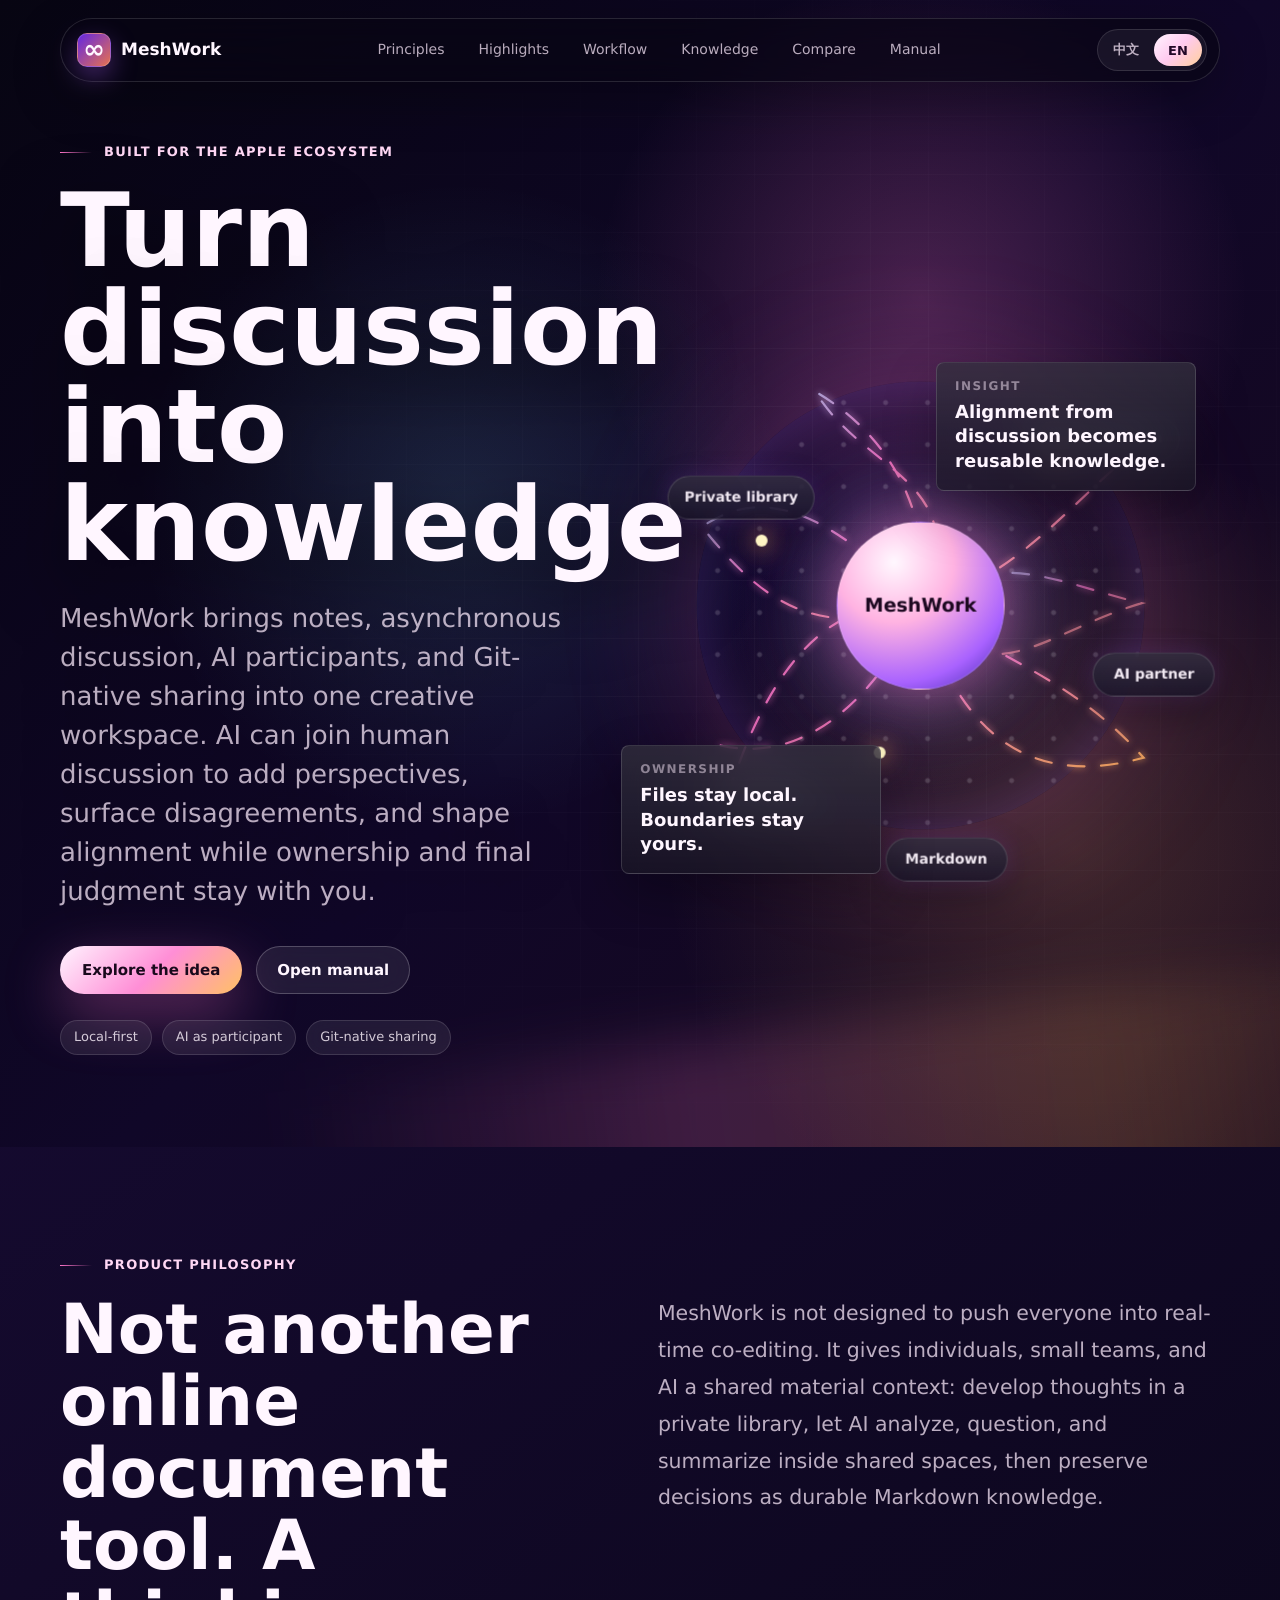
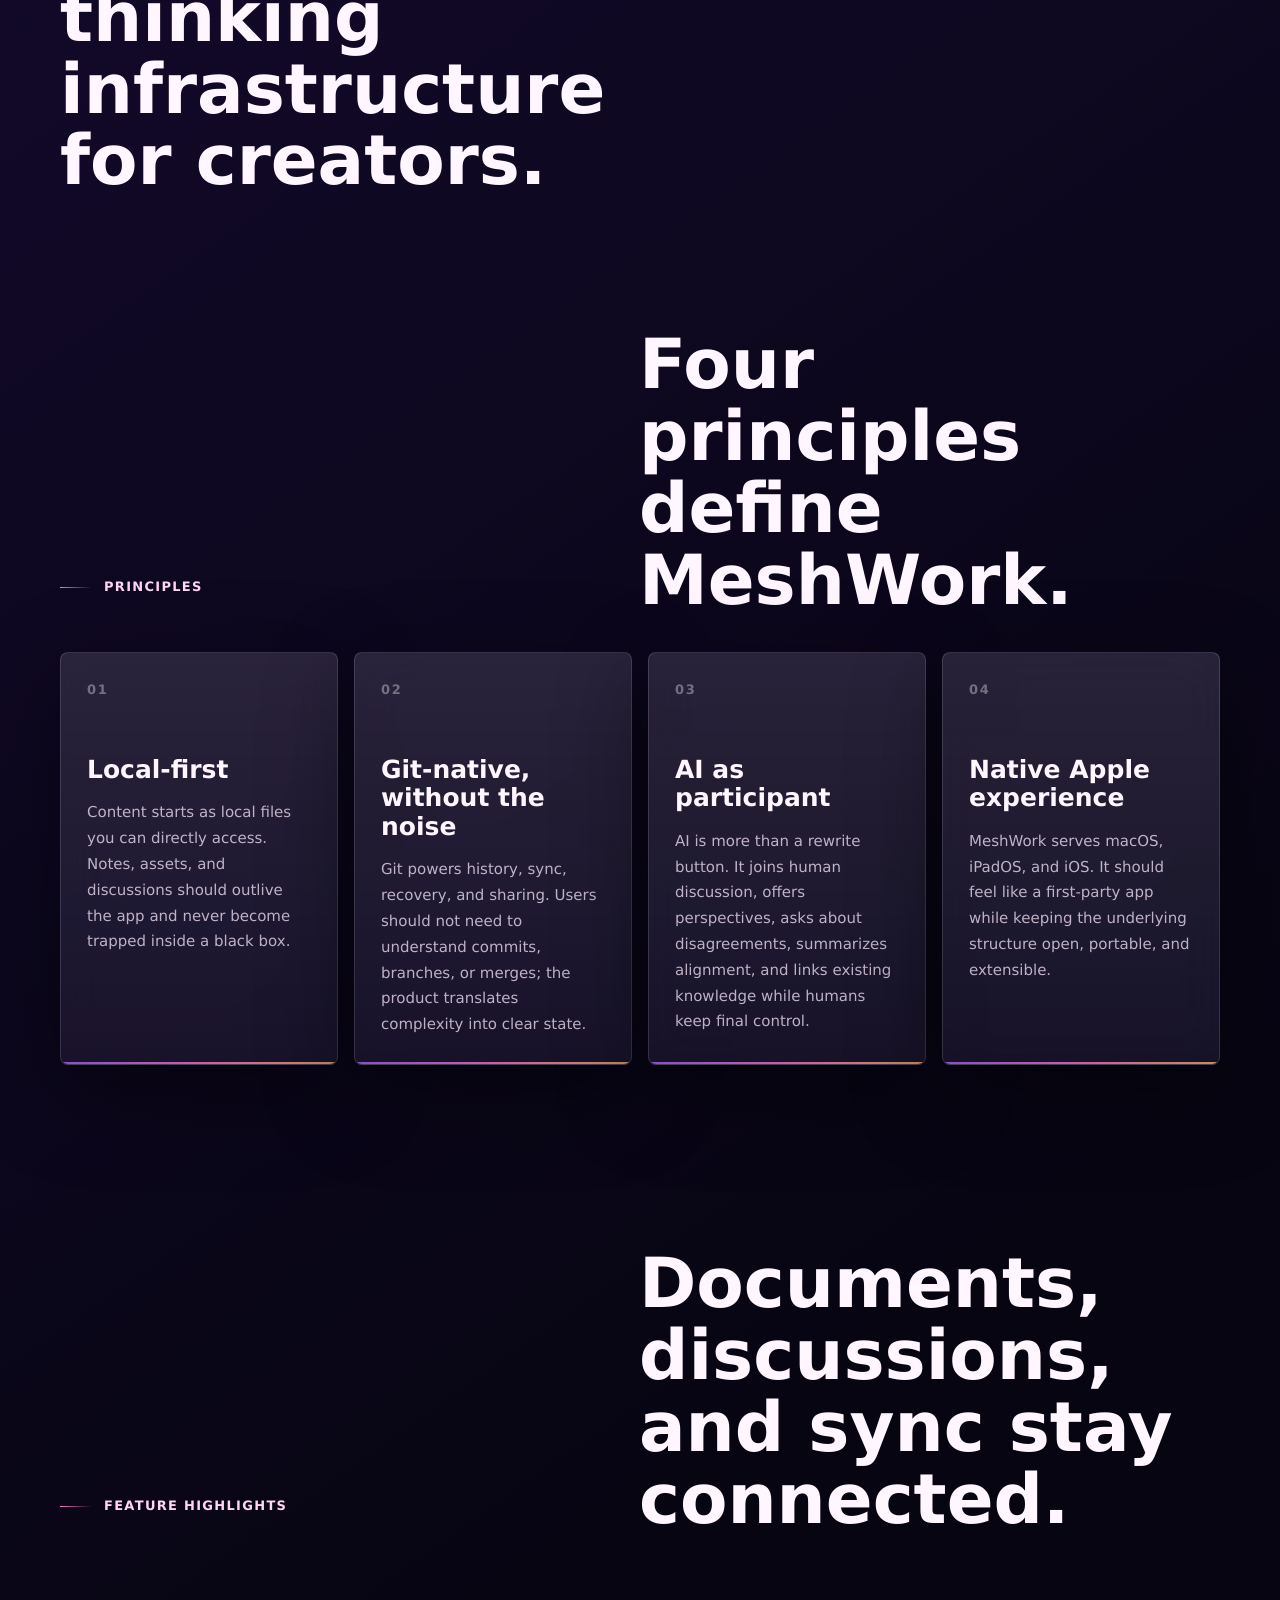
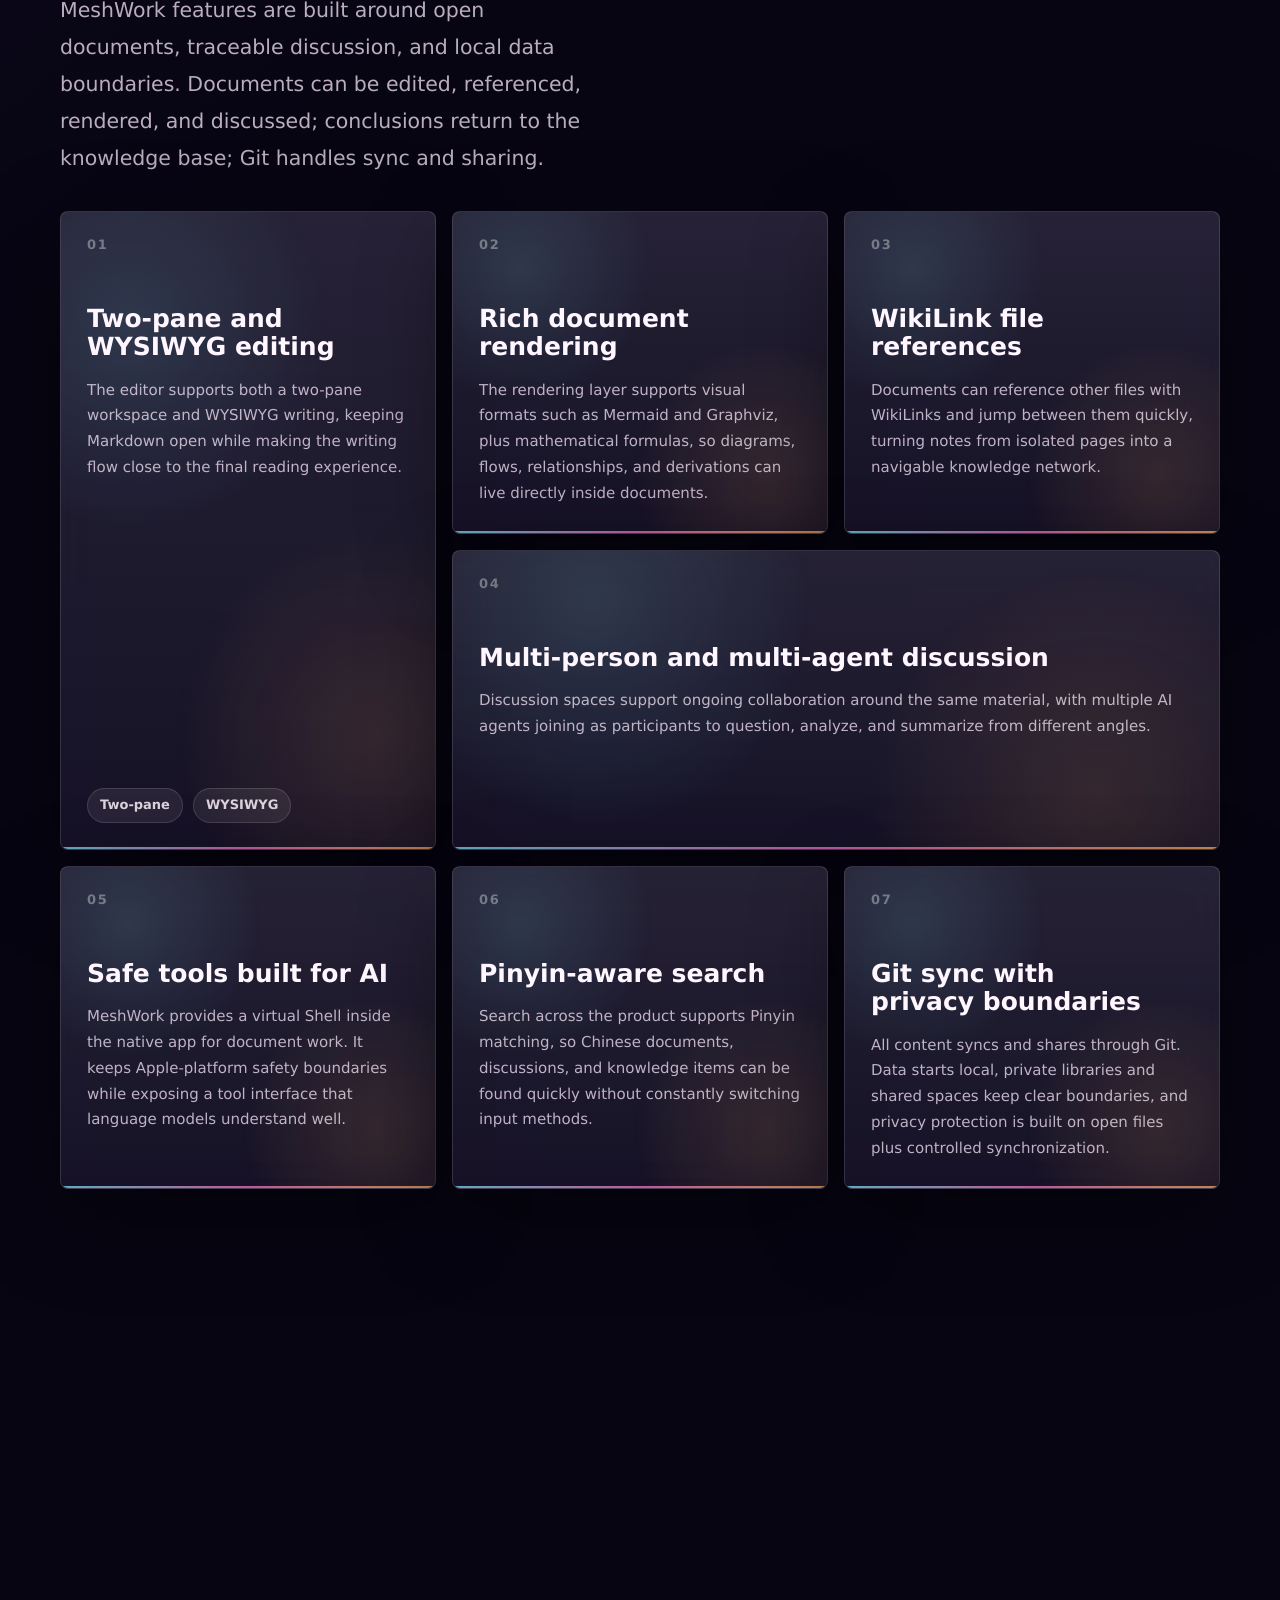
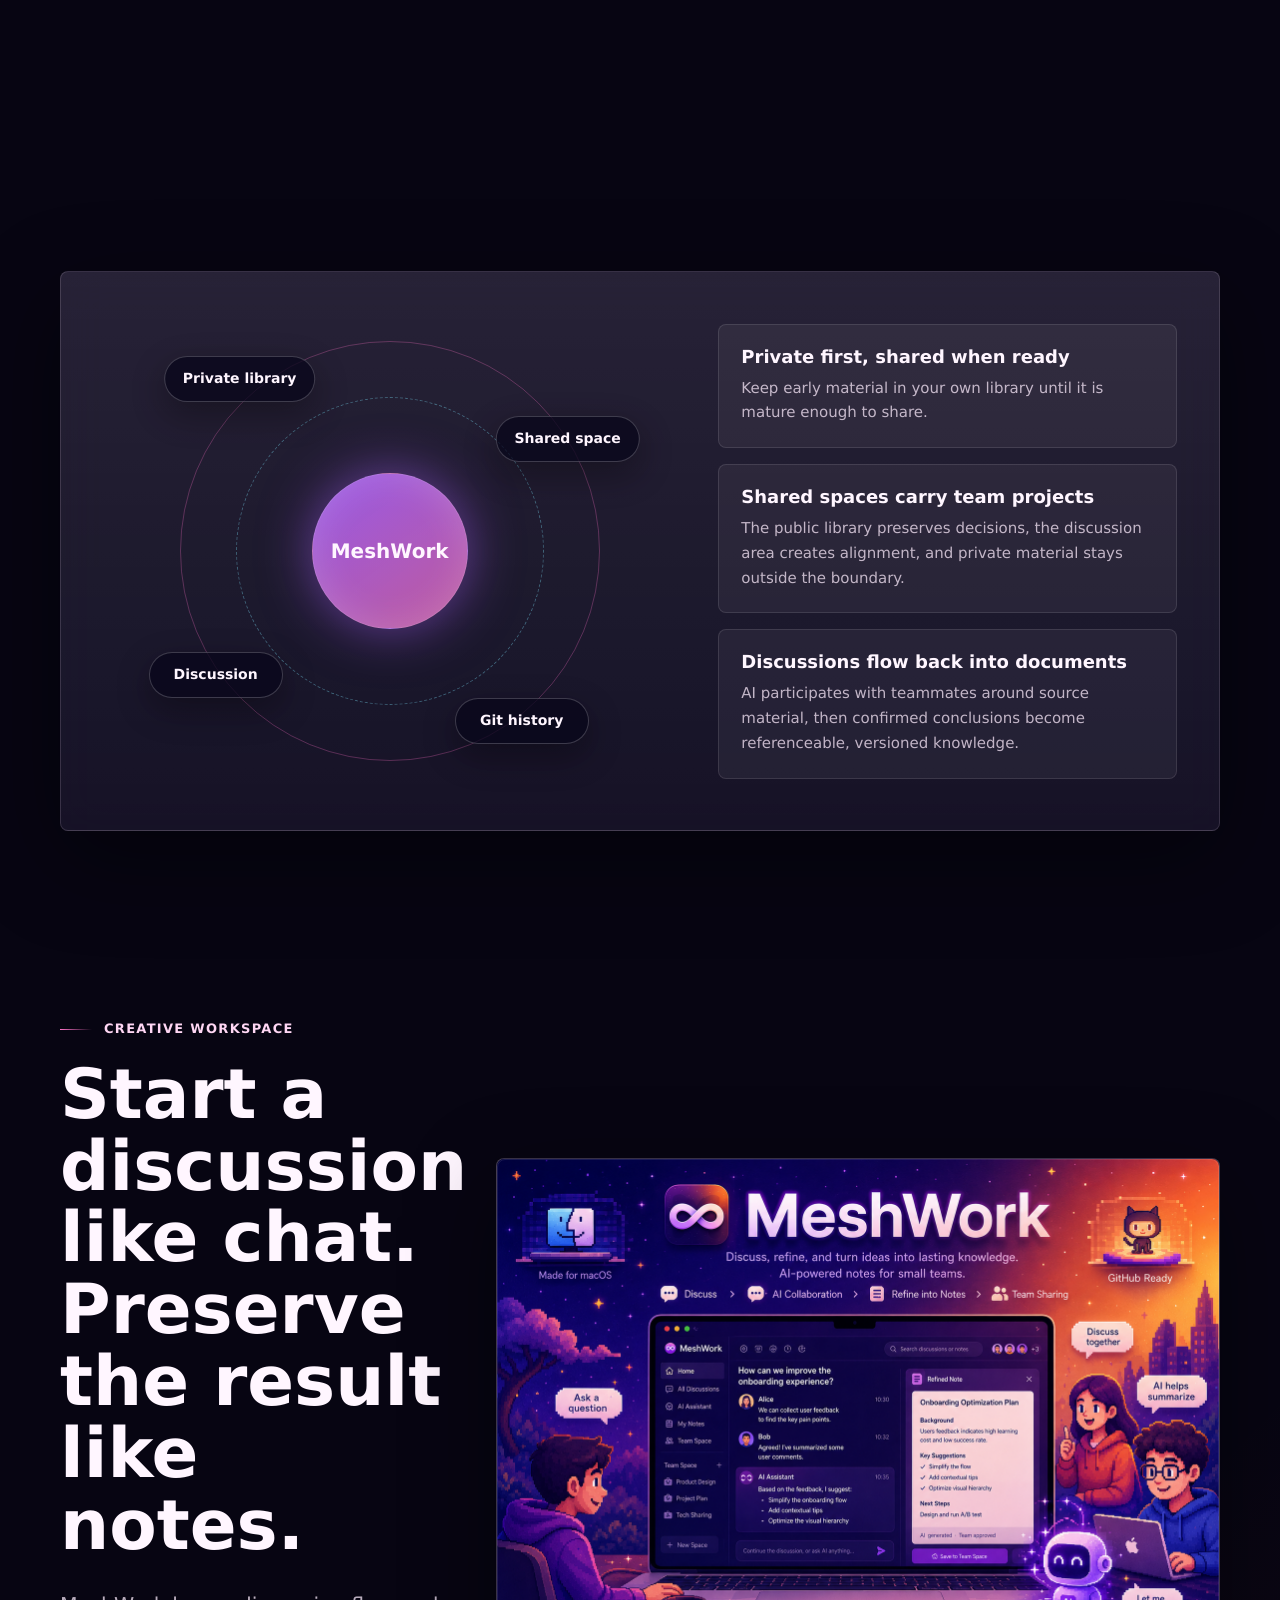
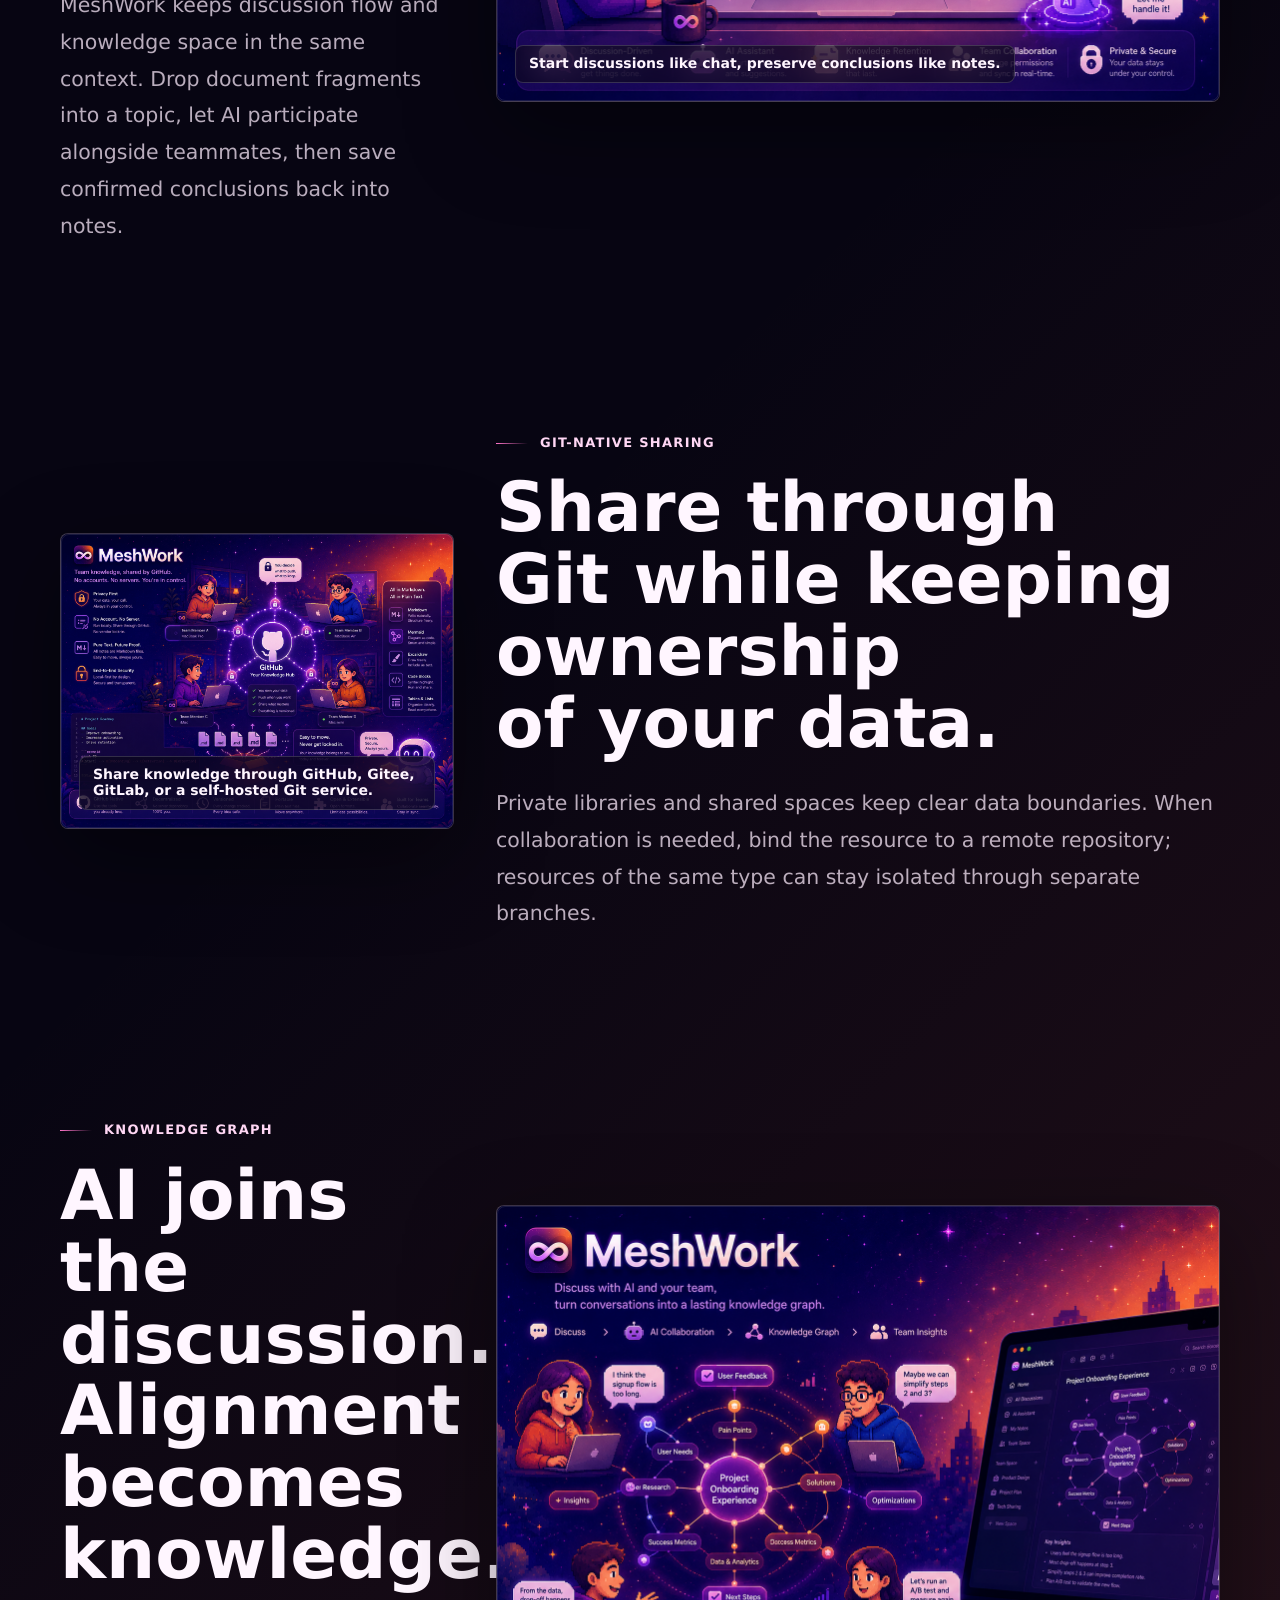
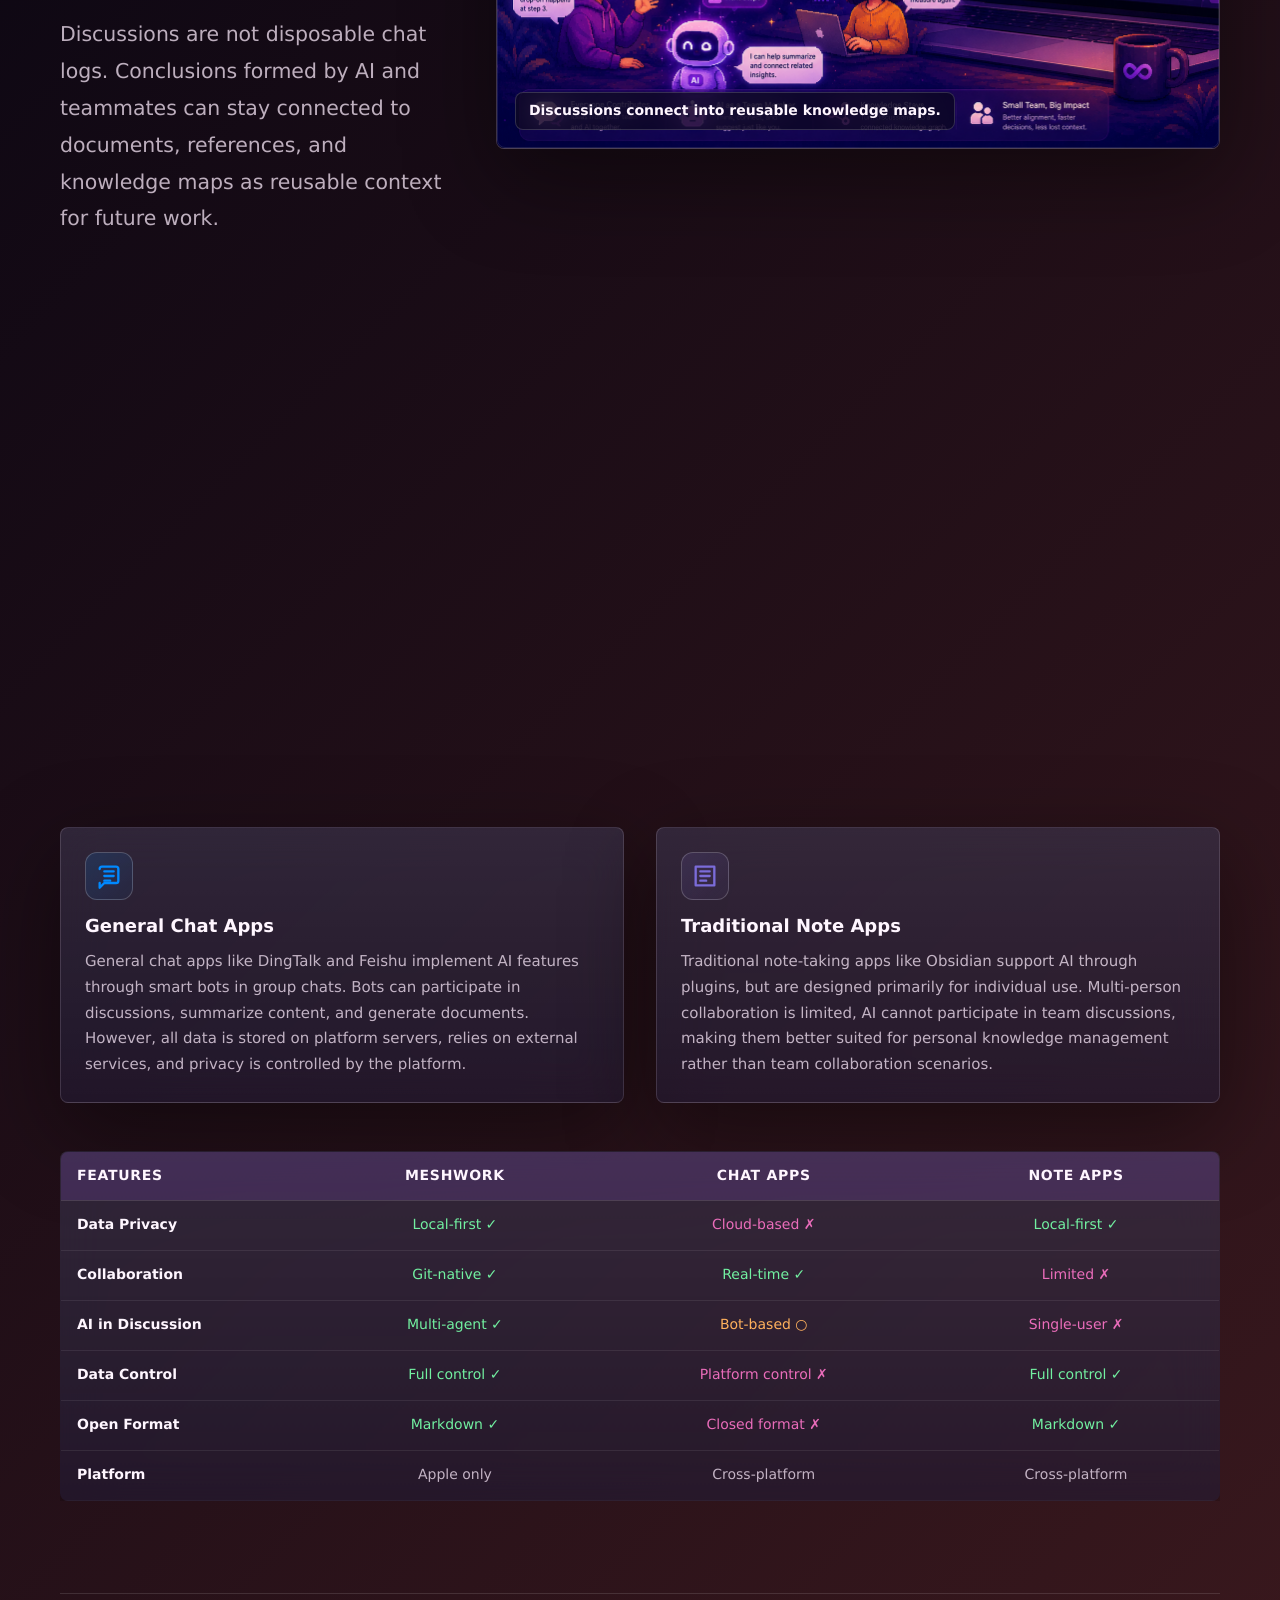
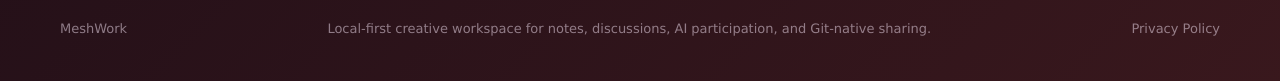
==== commit 8e47afb0: "添加隐私政策页面及链接 - 新建 privacy.html 双语隐私政策页面 - 在主页和操作手册页脚添加隐私政策链接 - 更新国际化脚本支持隐私政策文本翻译  Co-Authored-By: Cla" ====
--- a/index.html
+++ b/index.html
@@ -488,6 +488,7 @@
     <footer class="site-footer">
       <span>MeshWork</span>
       <span data-i18n="footer.note"></span>
+      <a href="privacy.html" data-i18n="footer.privacy">隐私政策</a>
     </footer>
 
     <script src="script.js"></script>
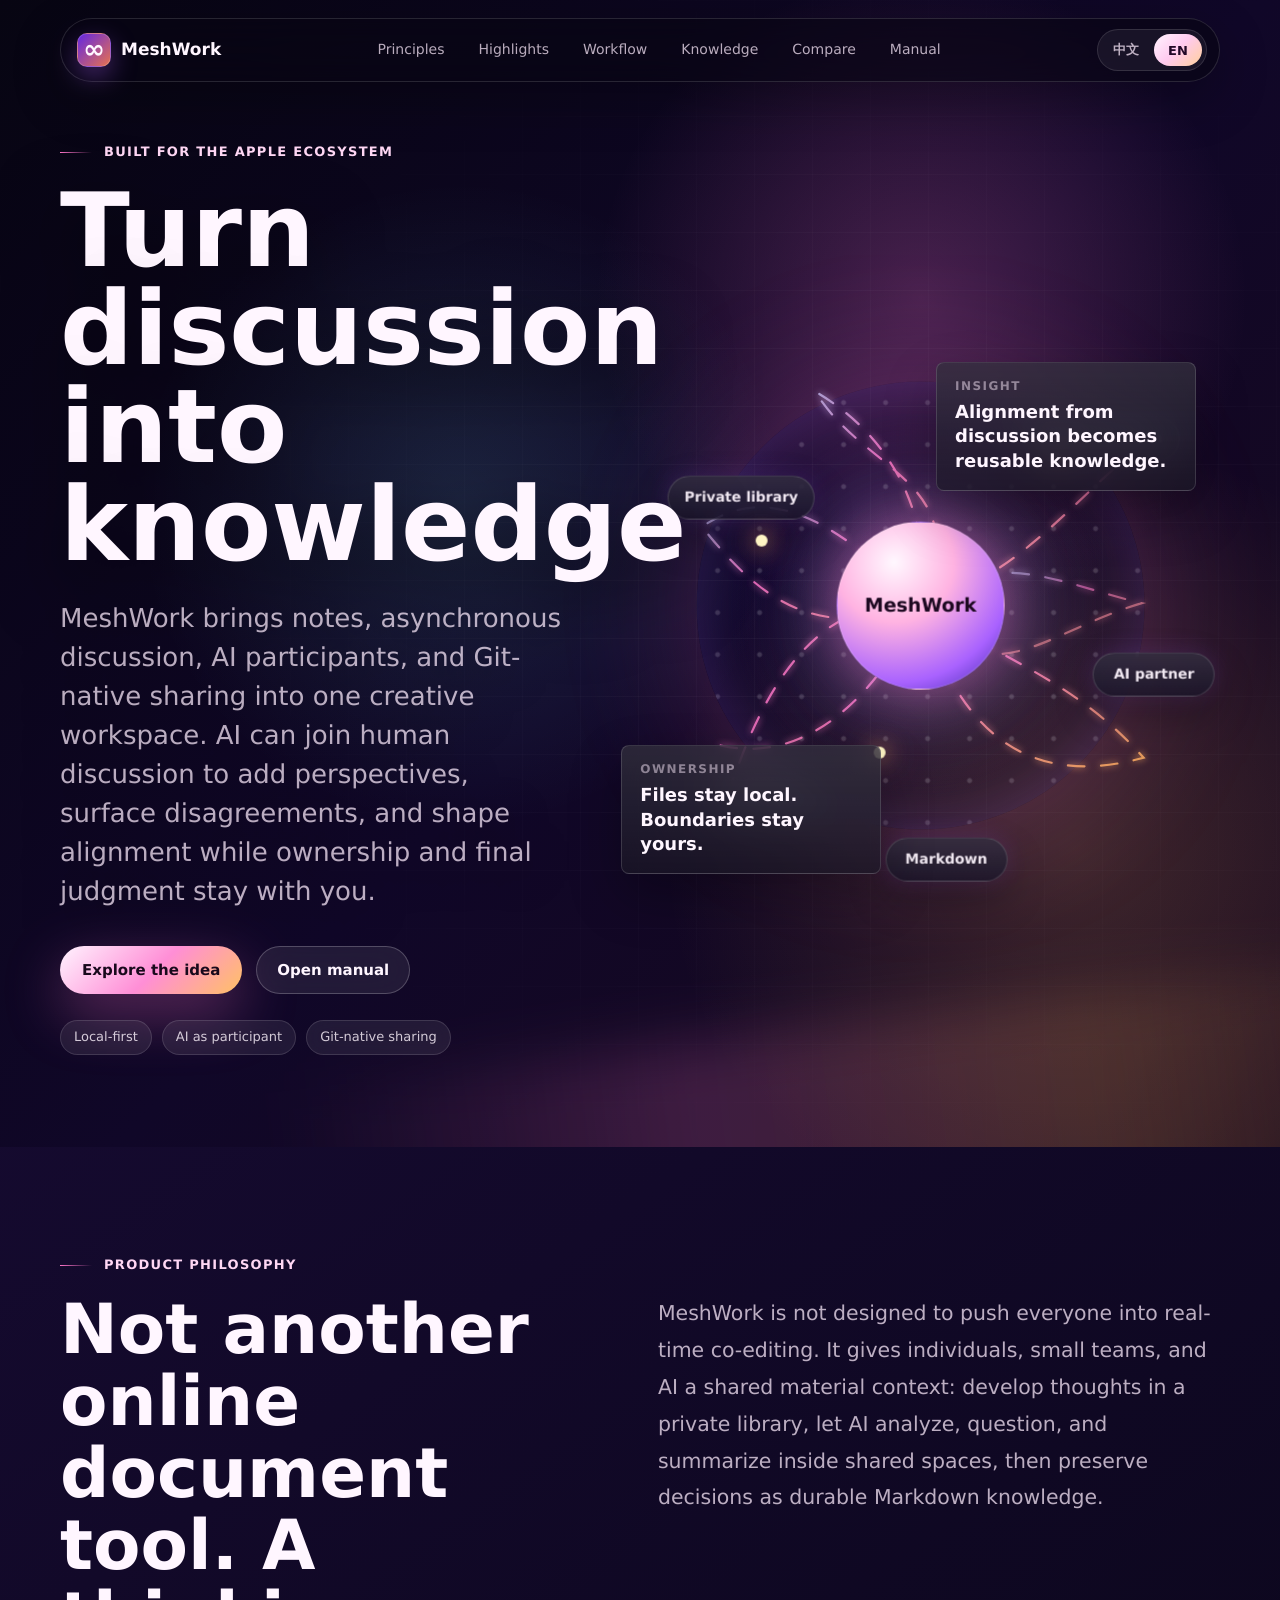
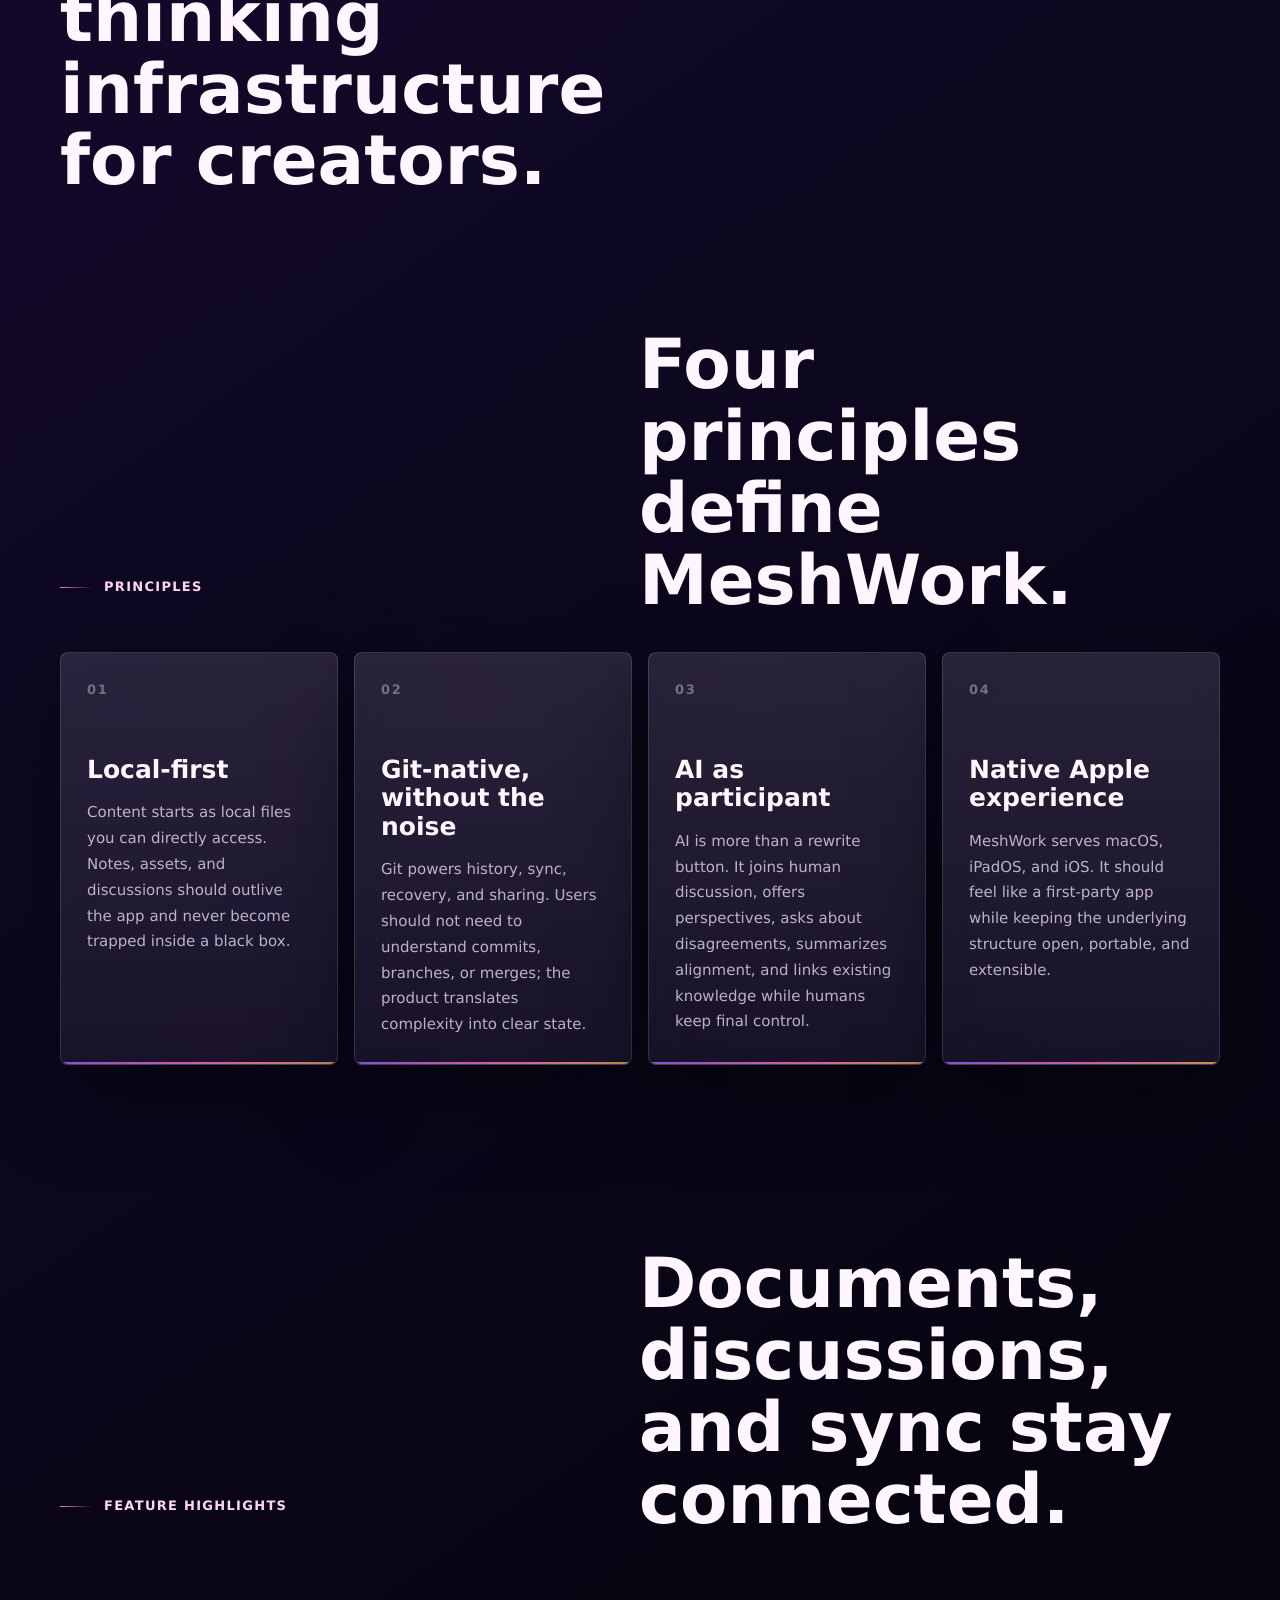
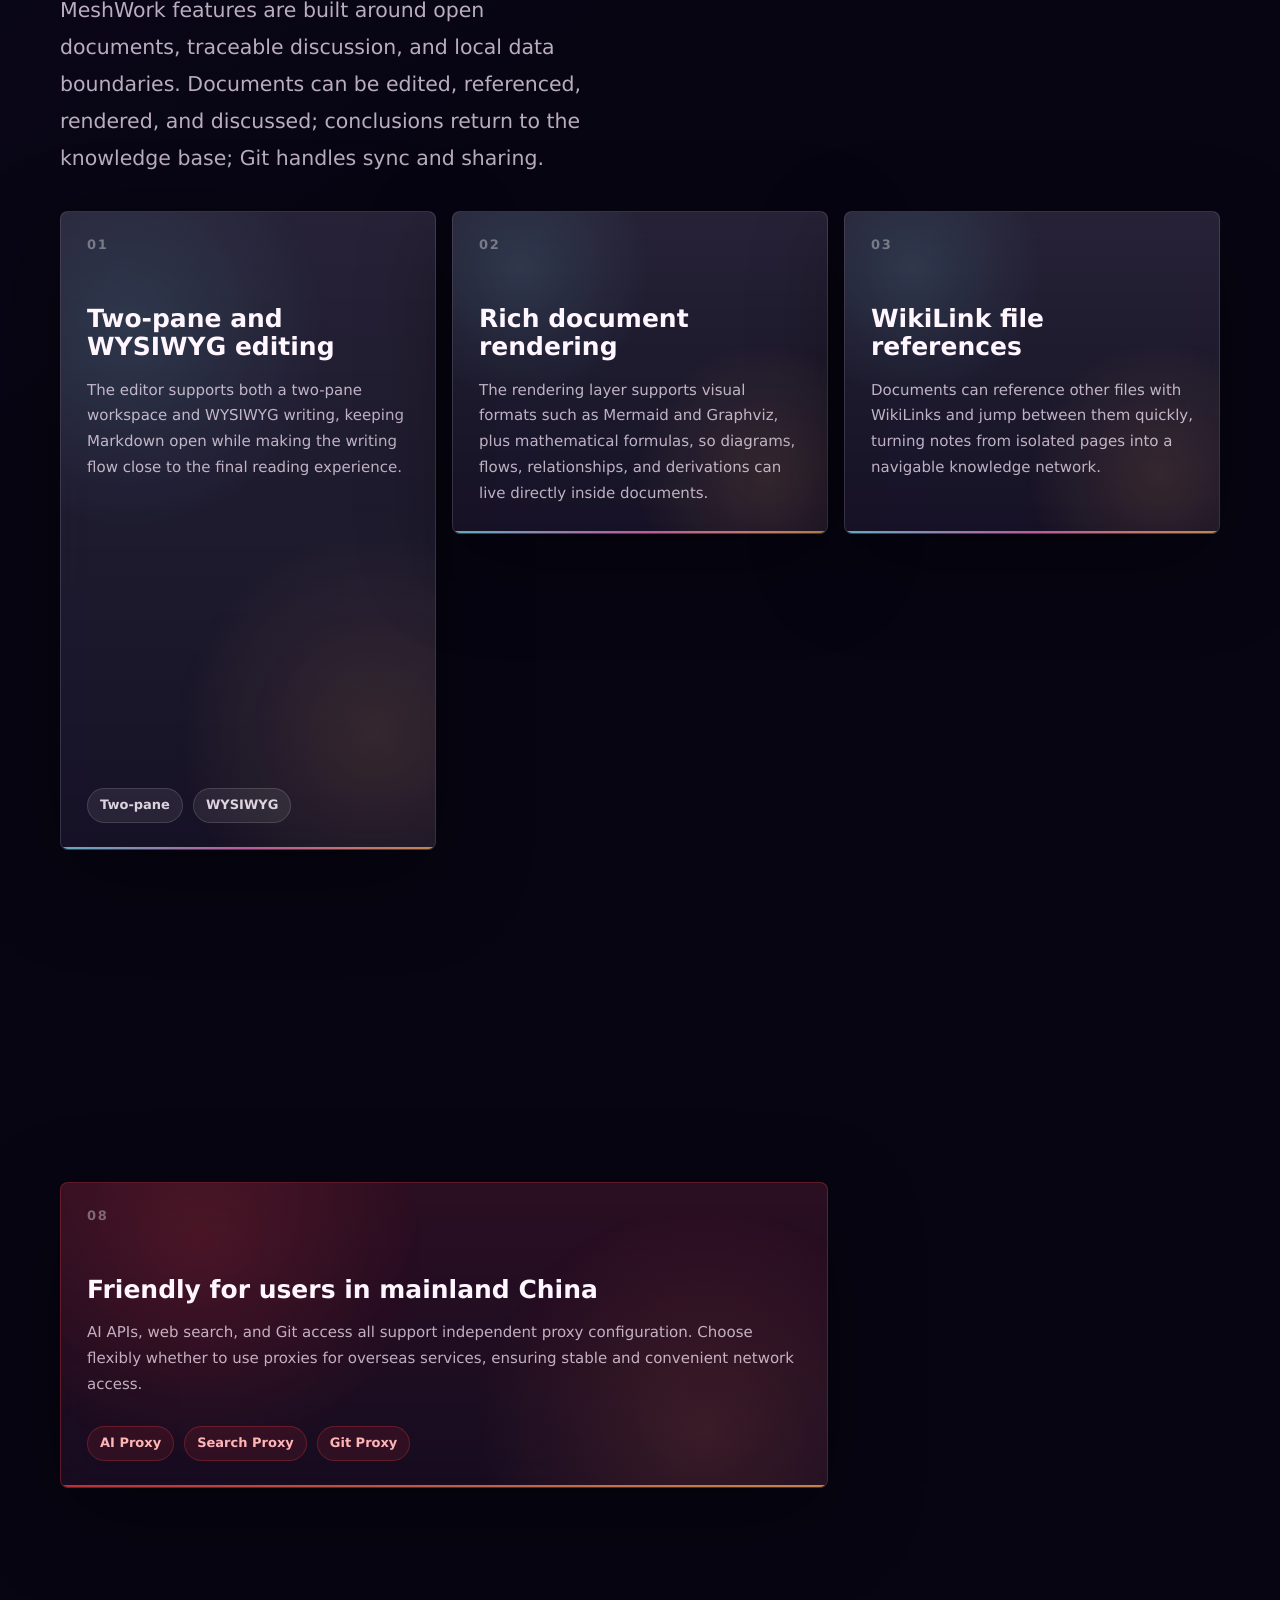
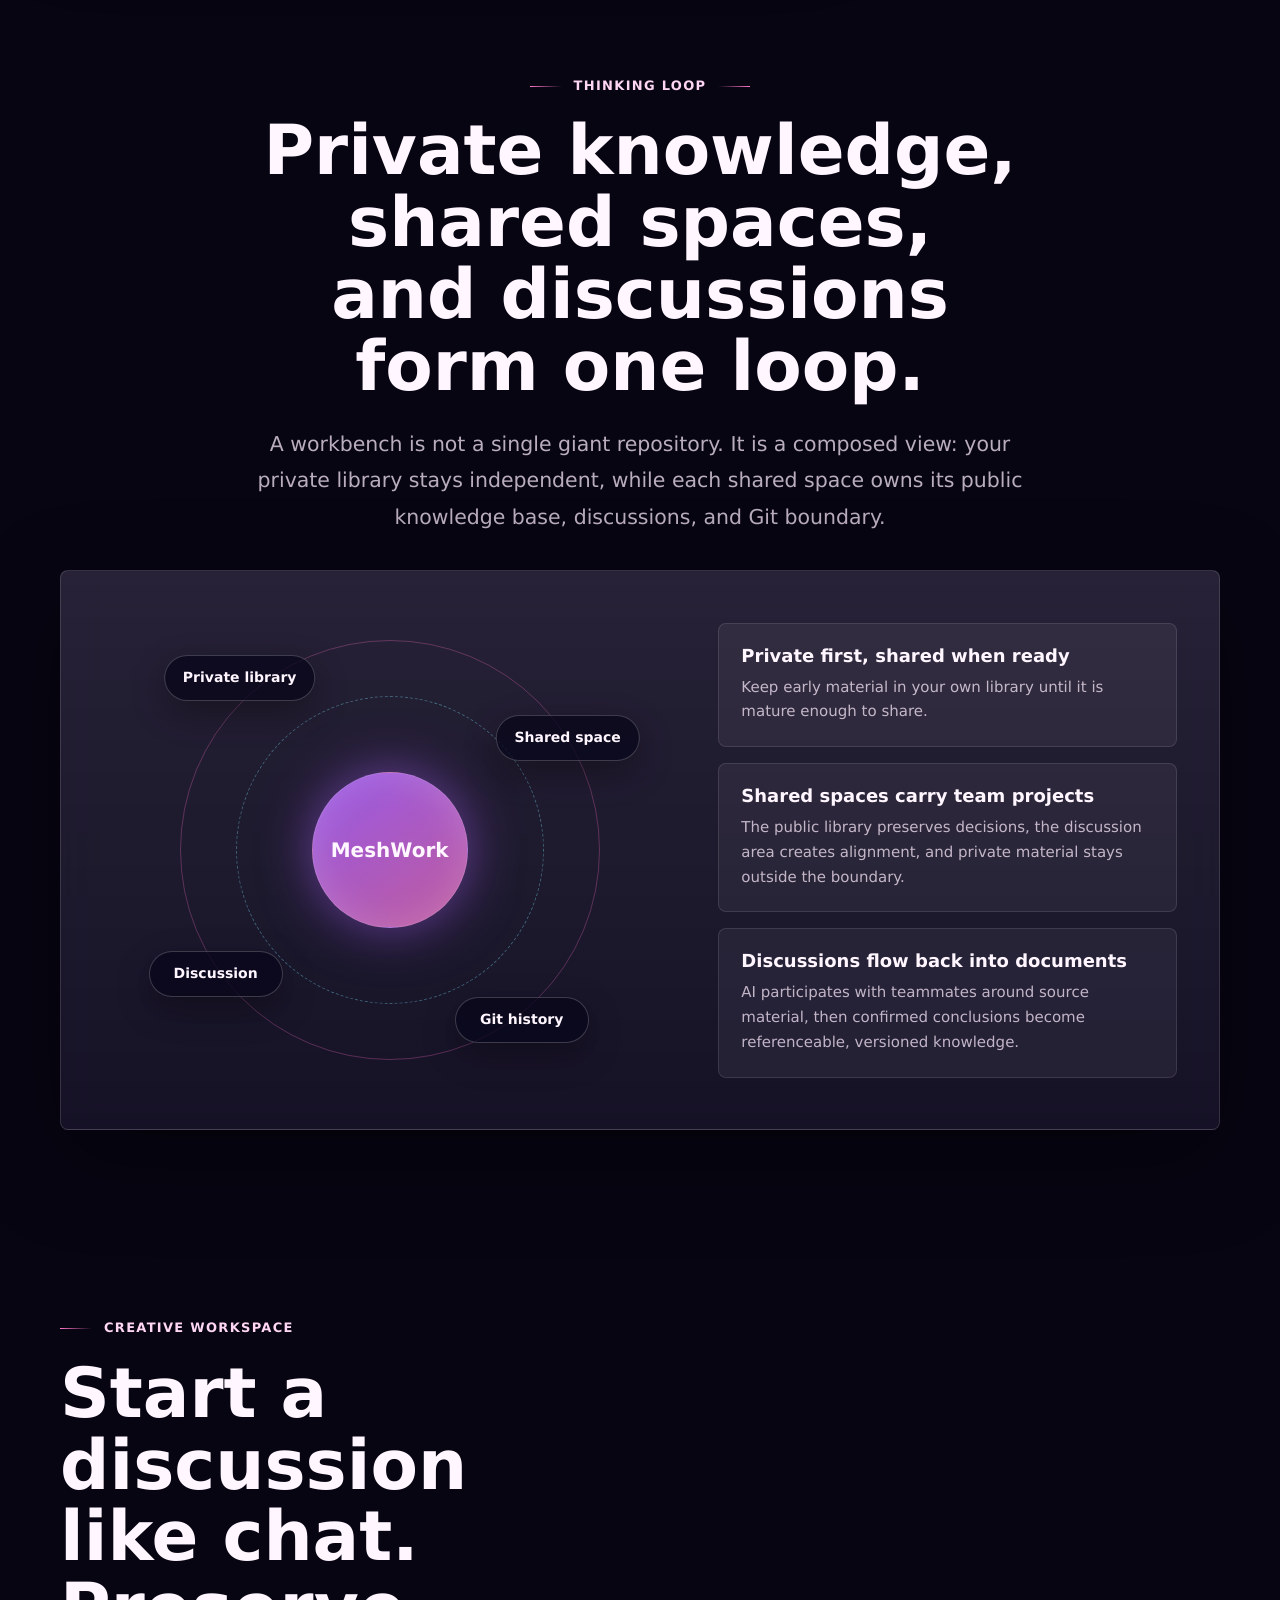
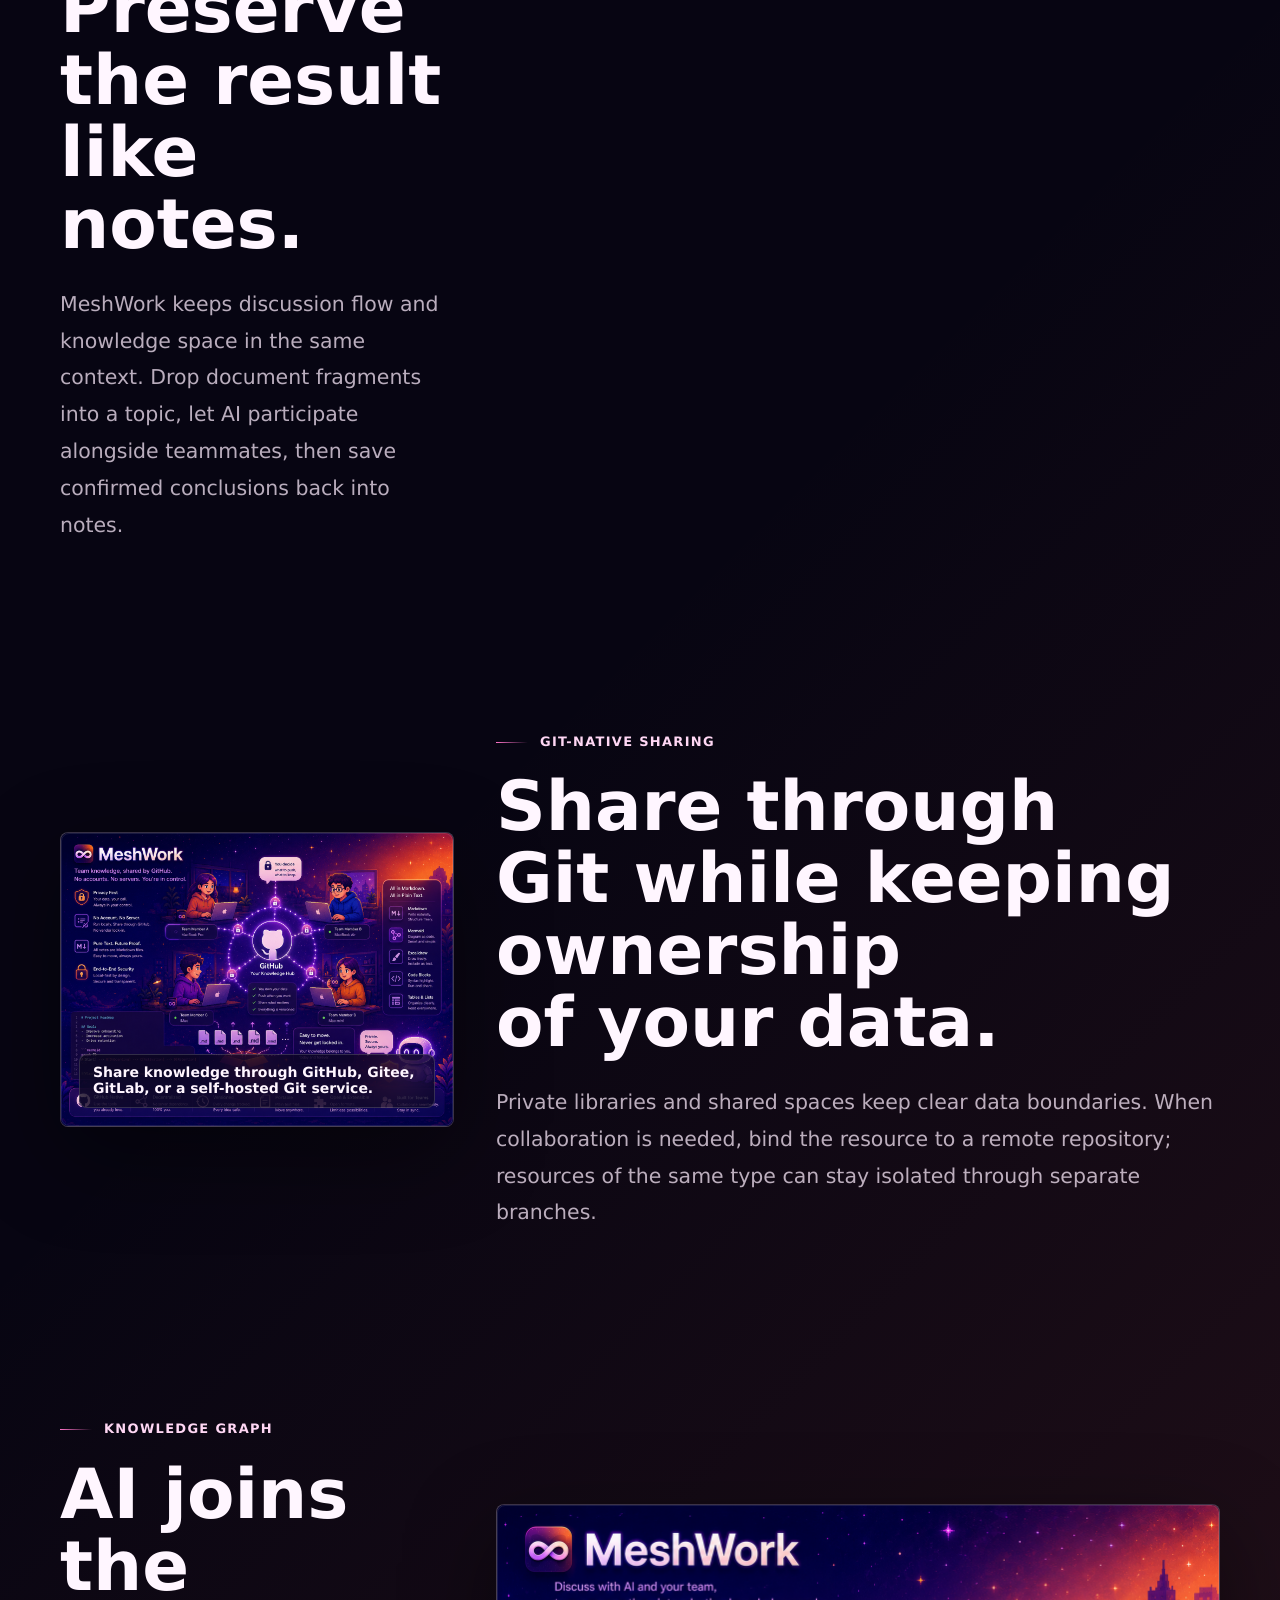
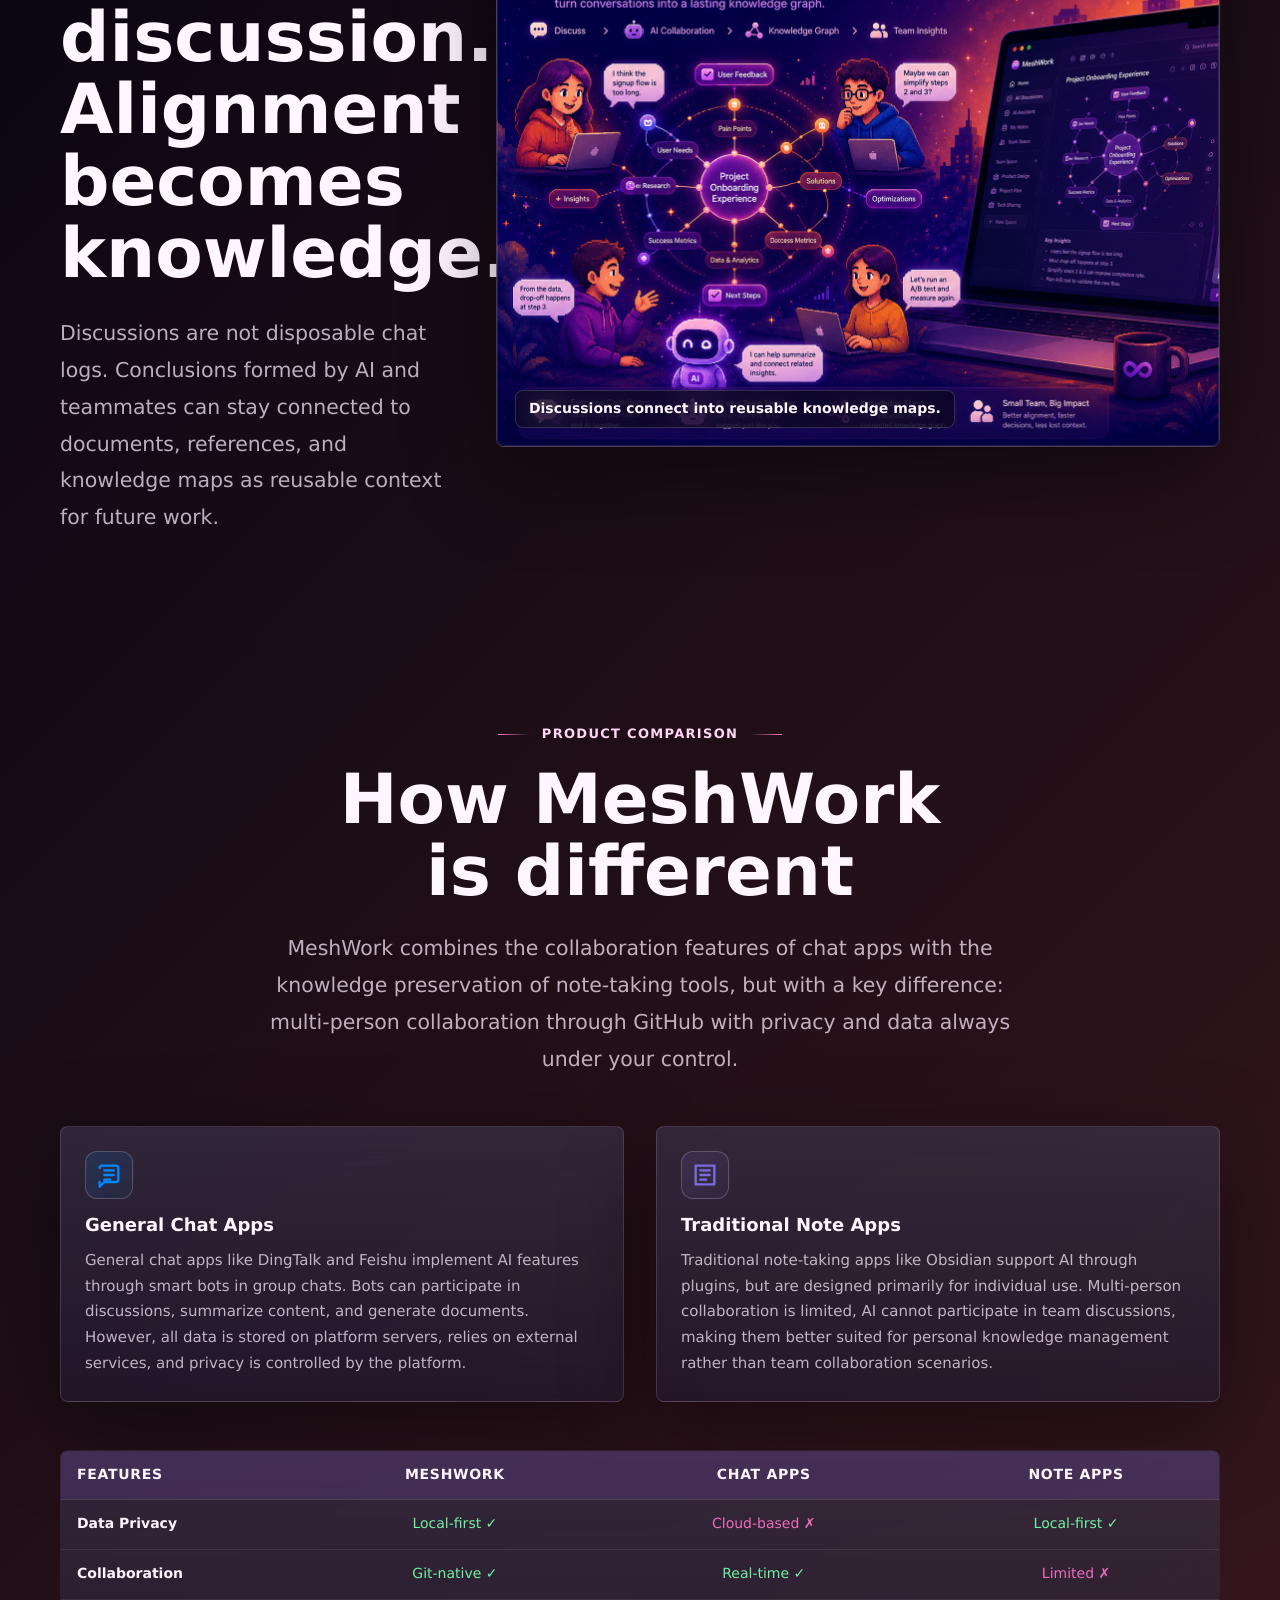
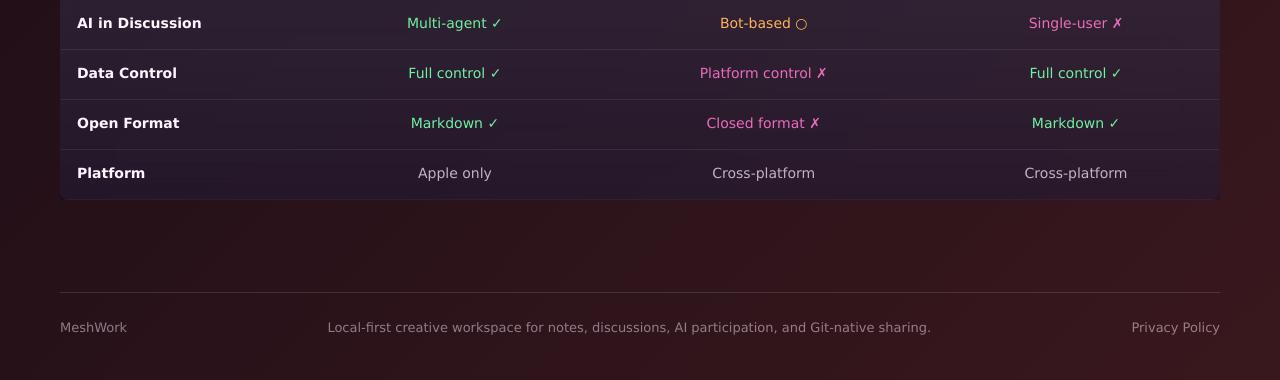
==== commit c64d9687: "添加中国大陆用户友好的代理配置功能说明 - 在亮点功能区域新增专门卡片，强调对大陆用户的支持 - AI 接口、网络搜索、Git 访问均支持独立代理配置 - 采用醒目的红色渐变样式突出显示 - 完整的中" ====
--- a/index.html
+++ b/index.html
@@ -216,10 +216,15 @@
             <h3 data-i18n="highlights.search.title"></h3>
             <p data-i18n="highlights.search.body"></p>
           </article>
-          <article class="highlight-card" data-reveal>
-            <span class="card-index">07</span>
-            <h3 data-i18n="highlights.git.title"></h3>
-            <p data-i18n="highlights.git.body"></p>
+          <article class="highlight-card highlight-card-wide china-feature" data-reveal>
+            <span class="card-index">08</span>
+            <h3 data-i18n="highlights.proxy.title"></h3>
+            <p data-i18n="highlights.proxy.body"></p>
+            <div class="highlight-tags" aria-label="Proxy capabilities">
+              <span data-i18n="highlights.proxy.tagOne"></span>
+              <span data-i18n="highlights.proxy.tagTwo"></span>
+              <span data-i18n="highlights.proxy.tagThree"></span>
+            </div>
           </article>
         </div>
       </section>
--- a/styles.css
+++ b/styles.css
@@ -1557,3 +1557,39 @@
     font-size: 12px;
   }
 }
+
+/* China-friendly feature highlight */
+.china-feature {
+  border-color: rgba(255, 62, 62, 0.3) !important;
+  background:
+    linear-gradient(
+      180deg,
+      rgba(255, 62, 62, 0.12),
+      rgba(255, 62, 62, 0.04)
+    ),
+    rgba(21, 14, 42, 0.56) !important;
+}
+
+.china-feature::before {
+  background:
+    radial-gradient(
+      circle at 18% 18%,
+      rgba(255, 62, 62, 0.18),
+      transparent 34%
+    ),
+    radial-gradient(
+      circle at 84% 82%,
+      rgba(255, 126, 88, 0.16),
+      transparent 34%
+    ) !important;
+}
+
+.china-feature::after {
+  background: linear-gradient(90deg, #ff3e3e, #ff7e58, #ffb15d) !important;
+}
+
+.china-feature .highlight-tags span {
+  border-color: rgba(255, 62, 62, 0.25);
+  background: rgba(255, 62, 62, 0.1);
+  color: #ffb5b5;
+}
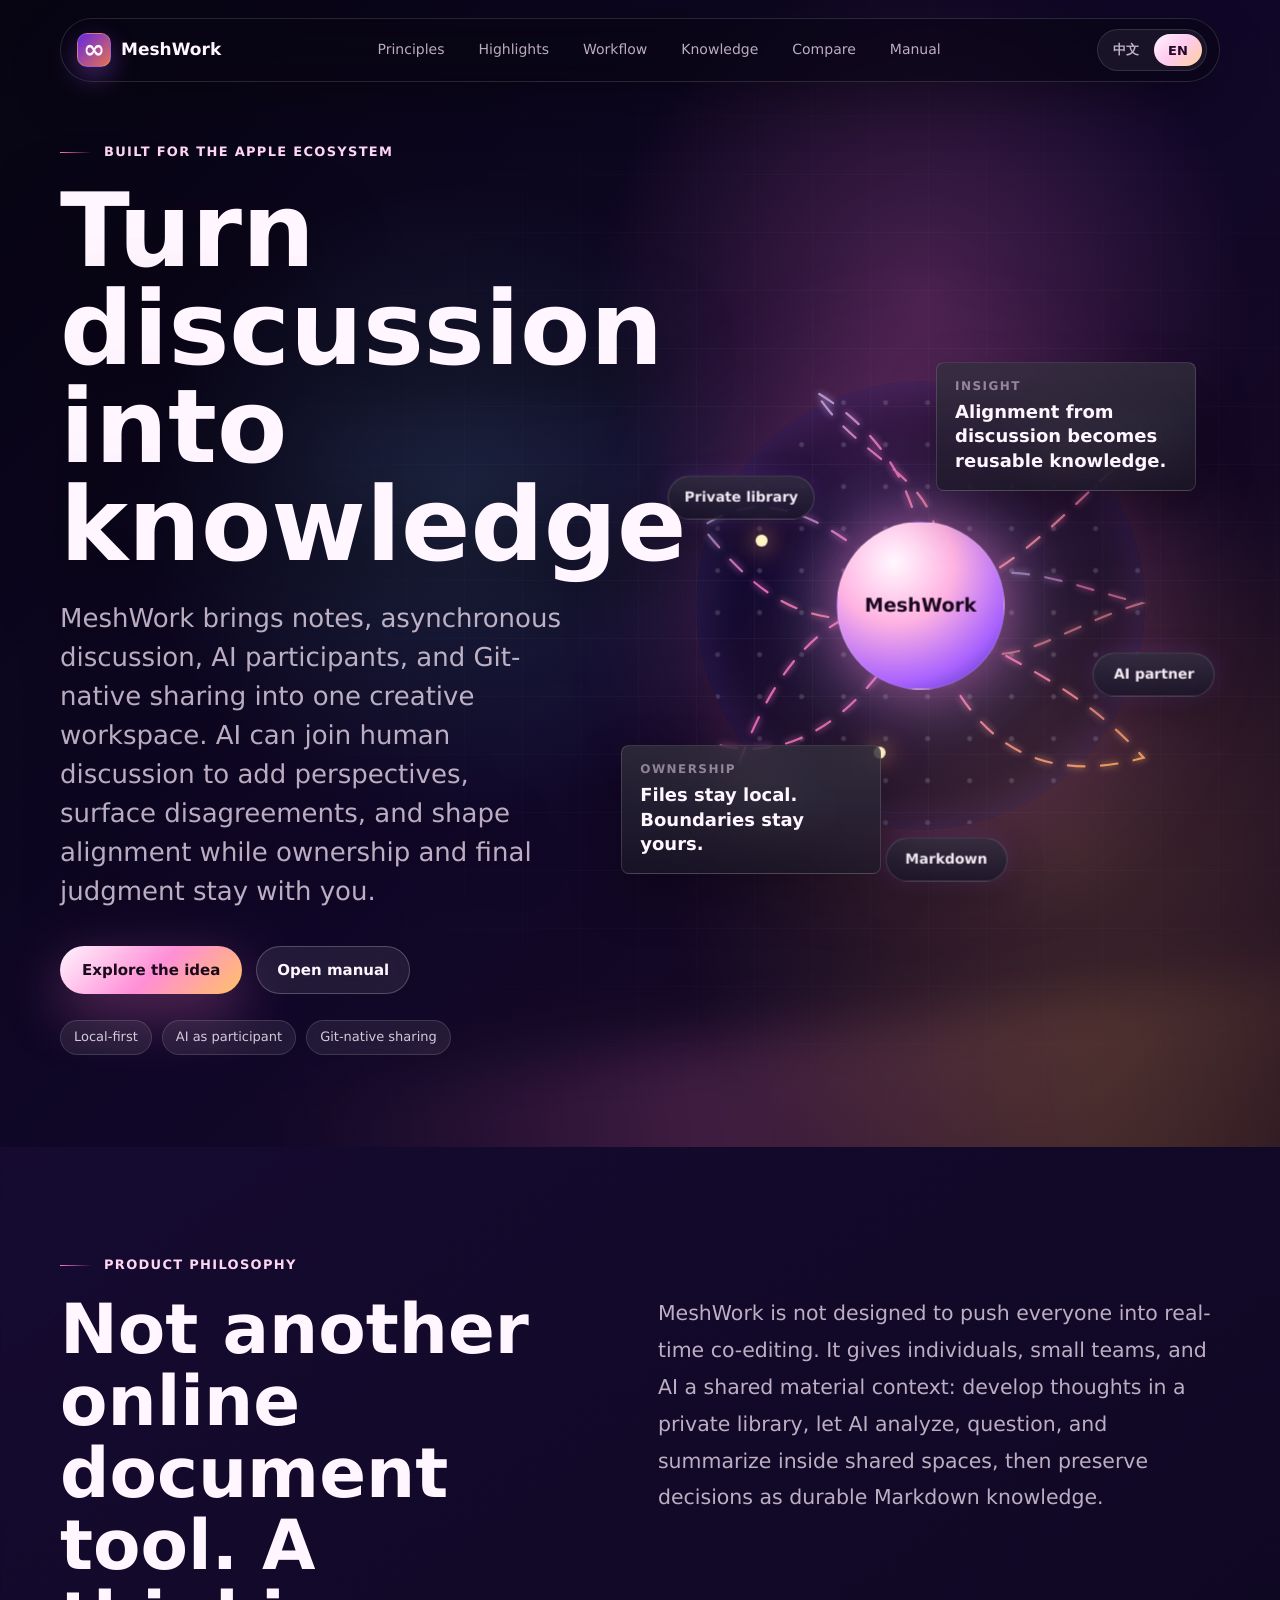
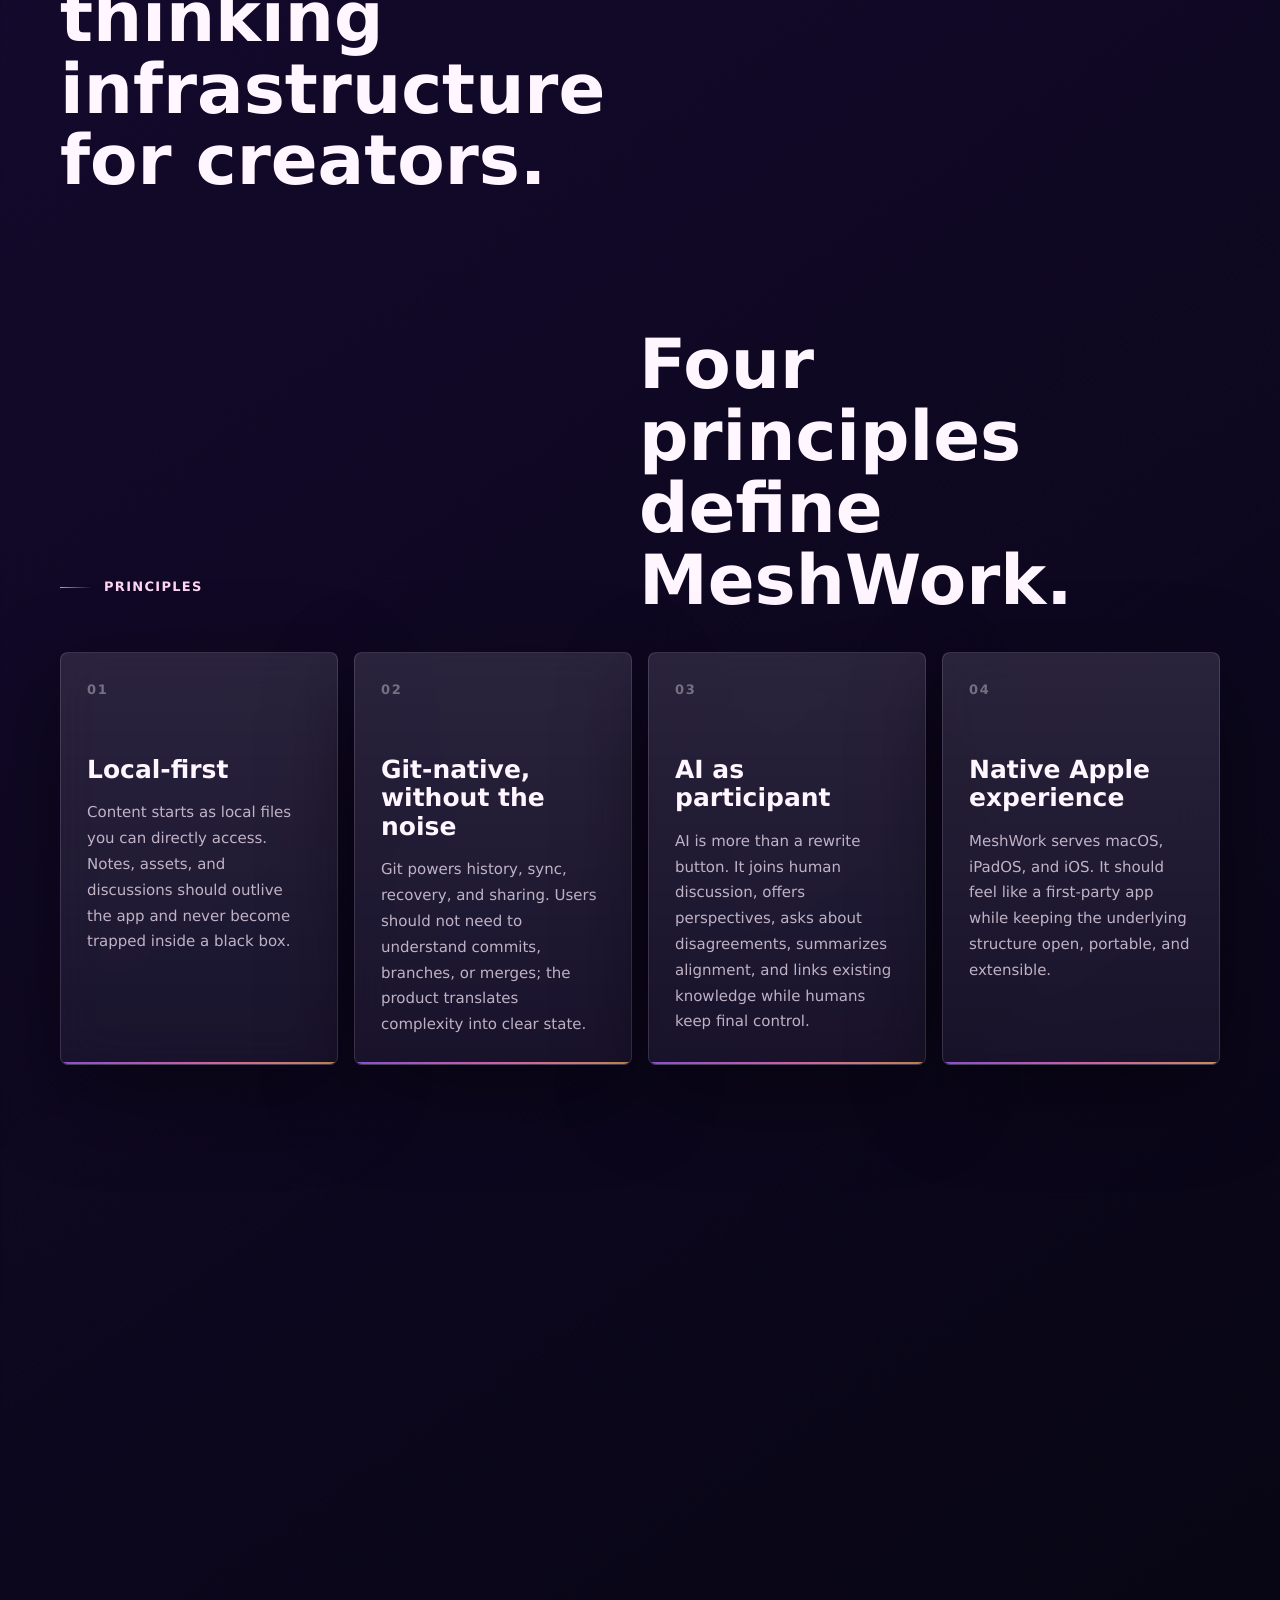
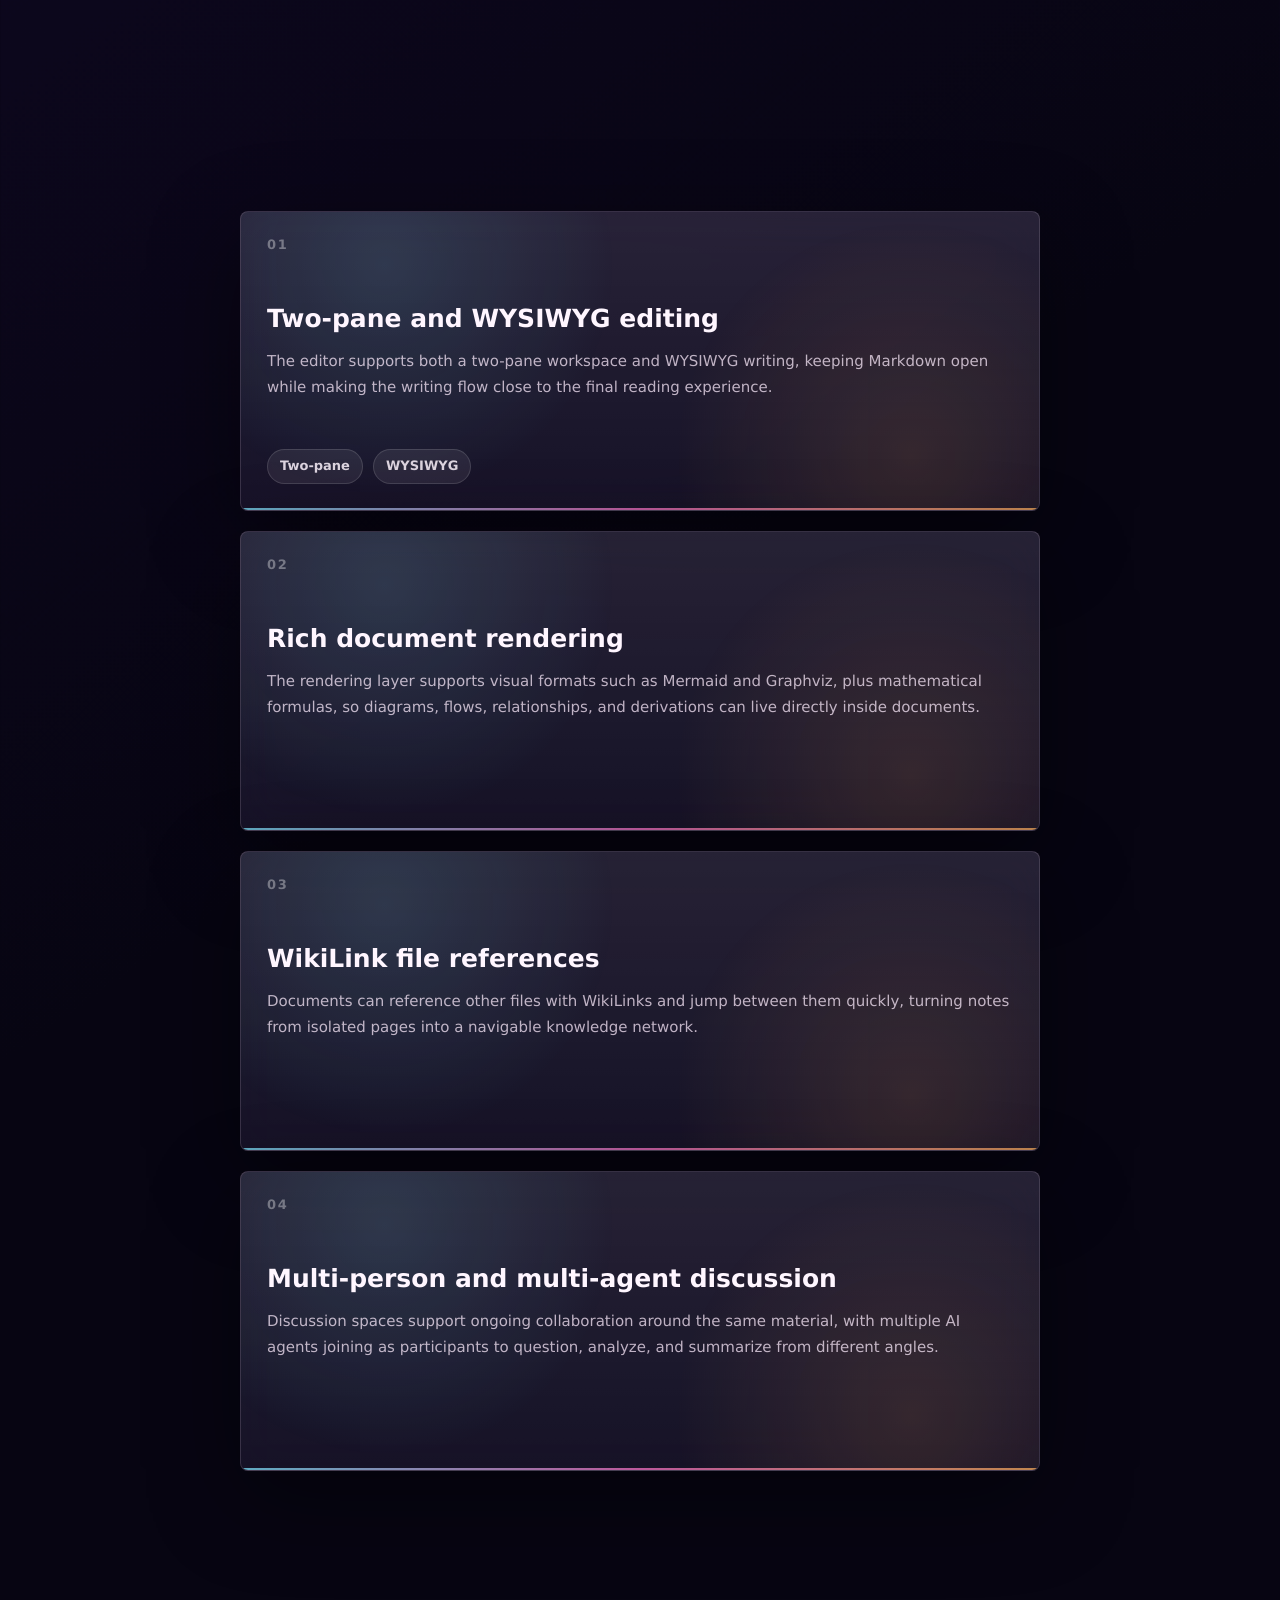
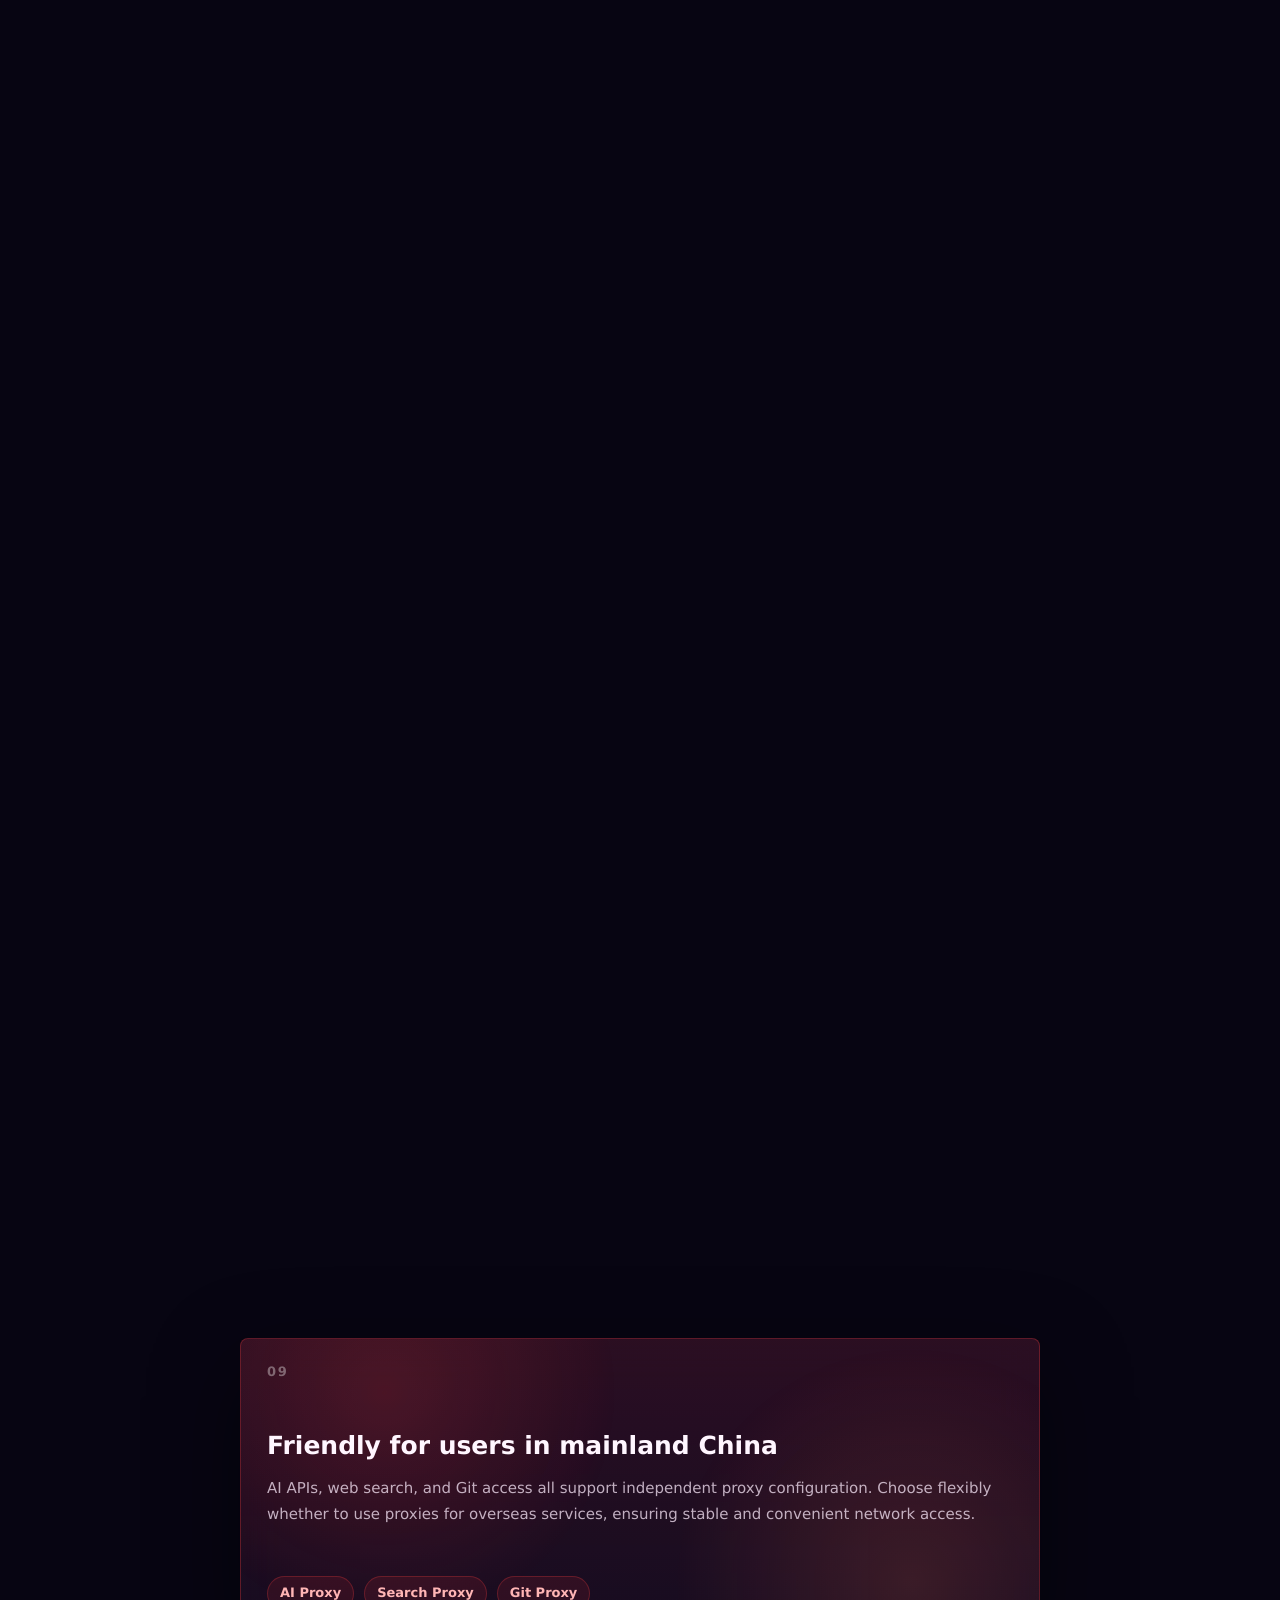
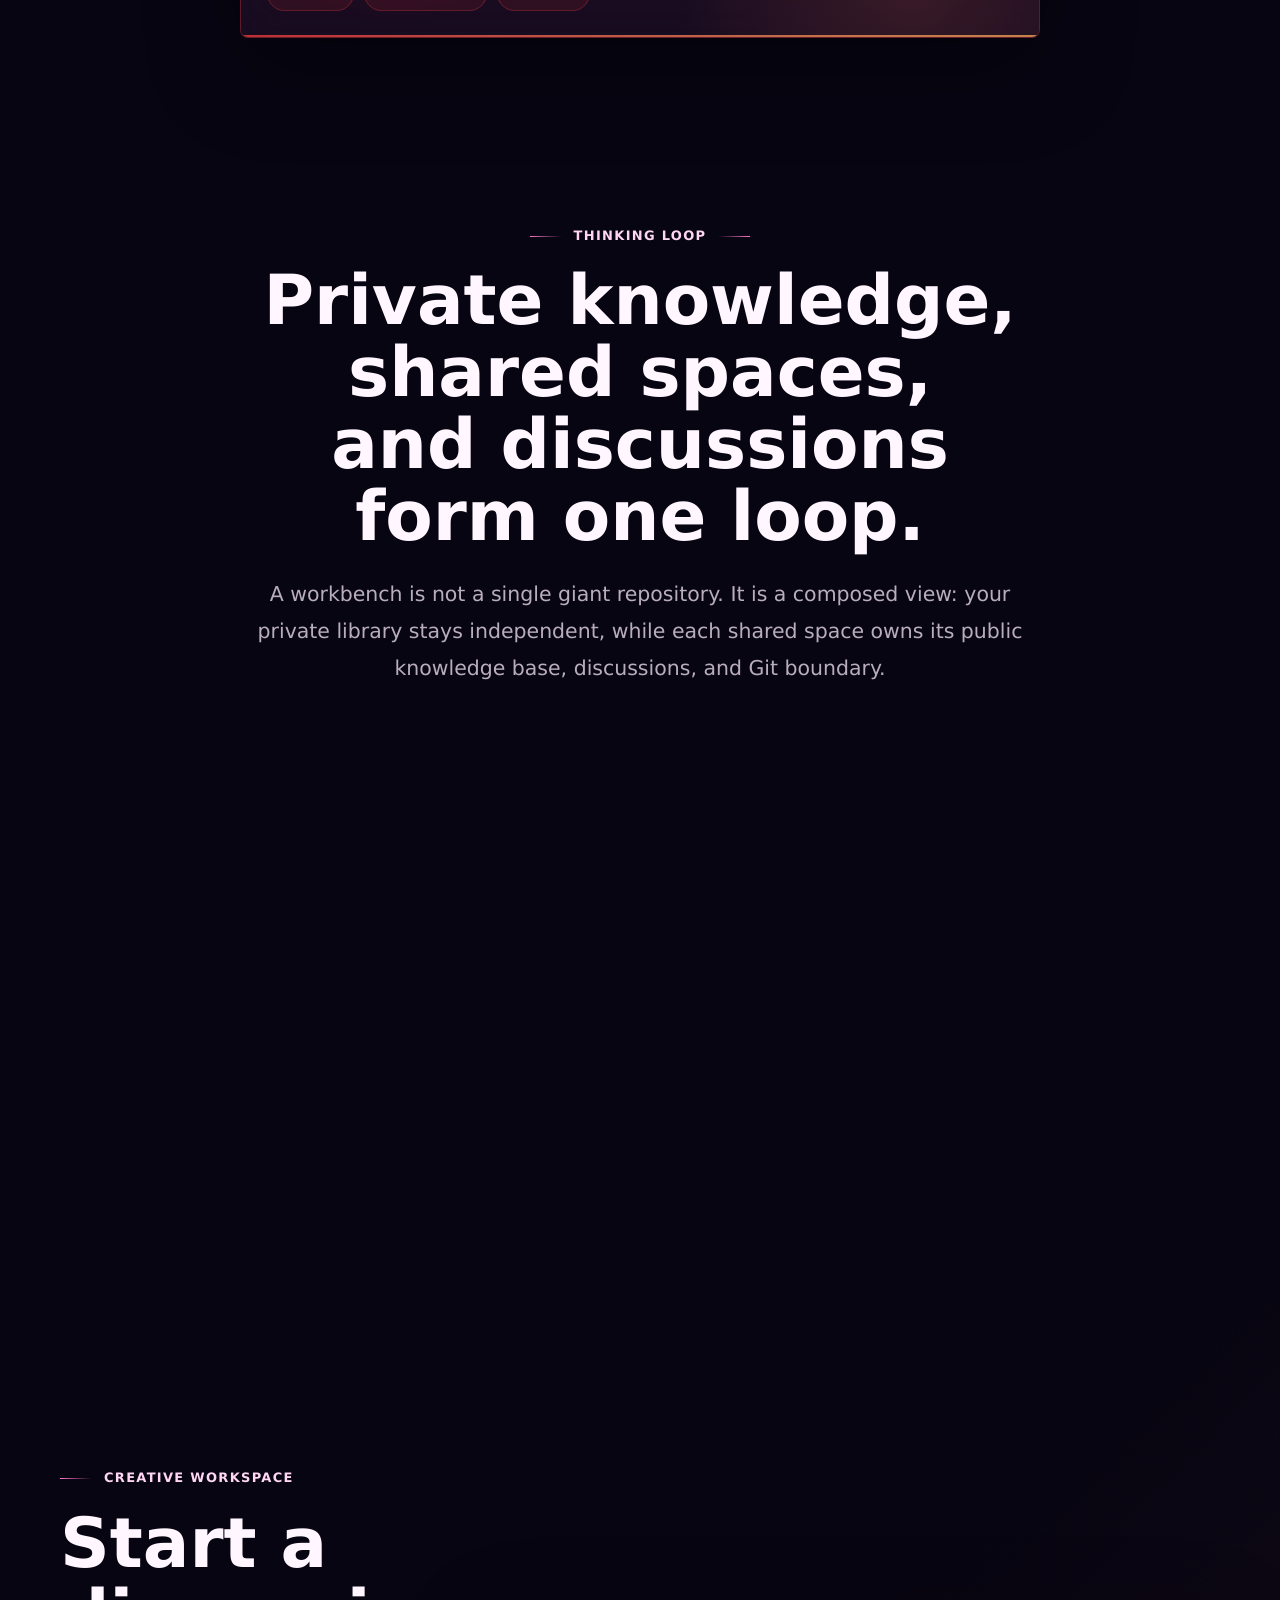
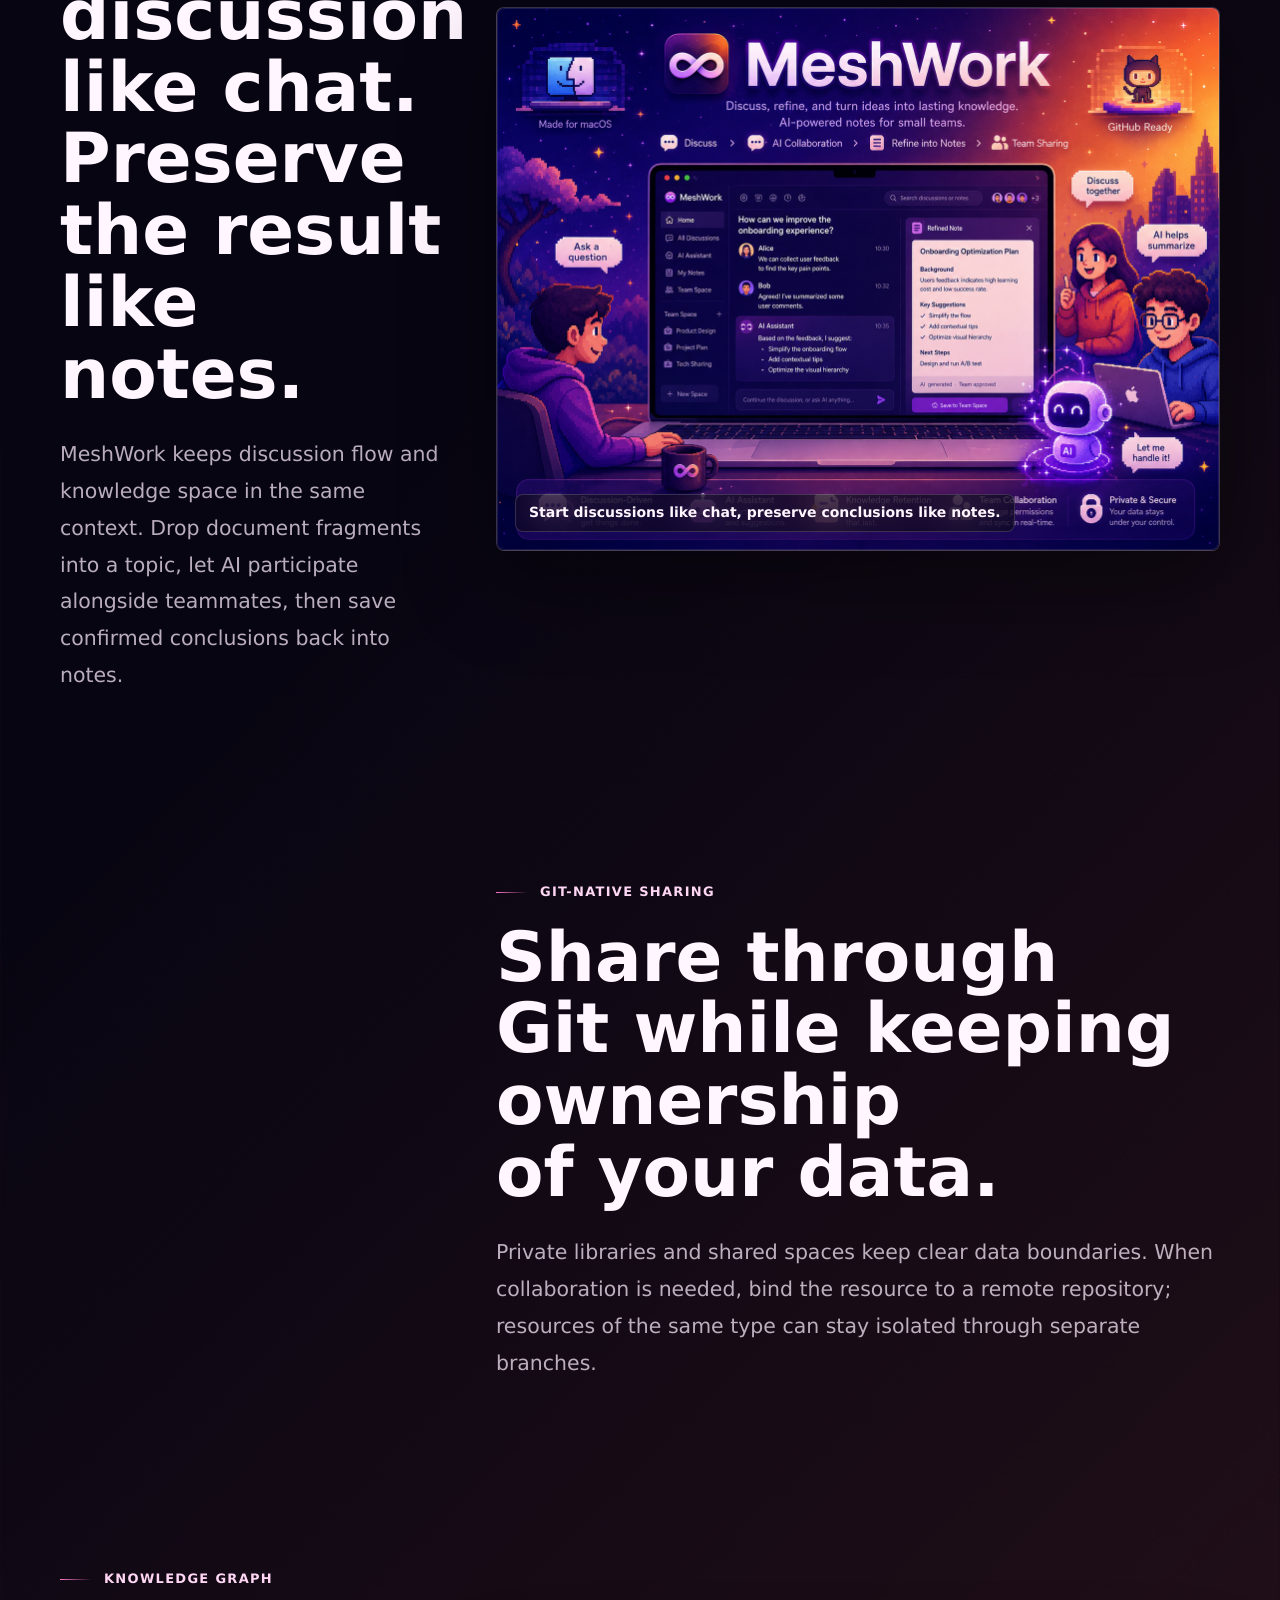
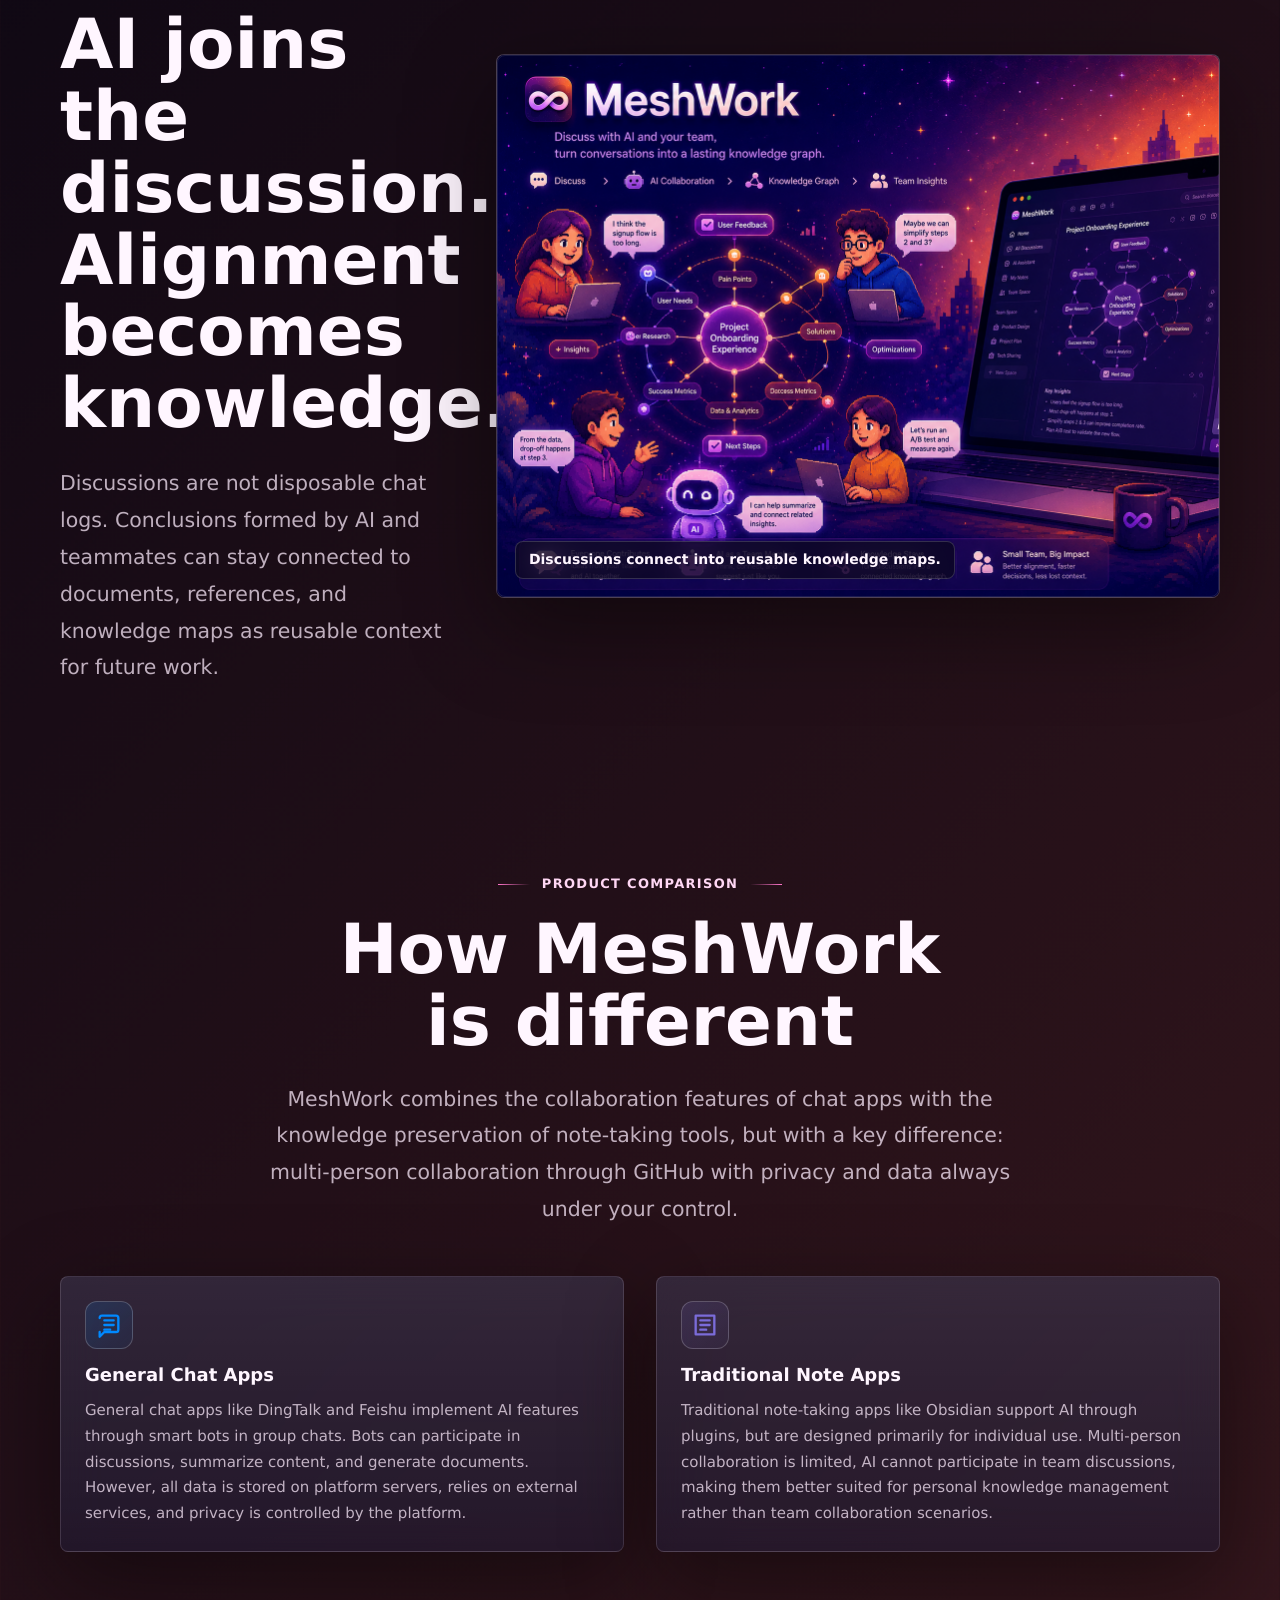
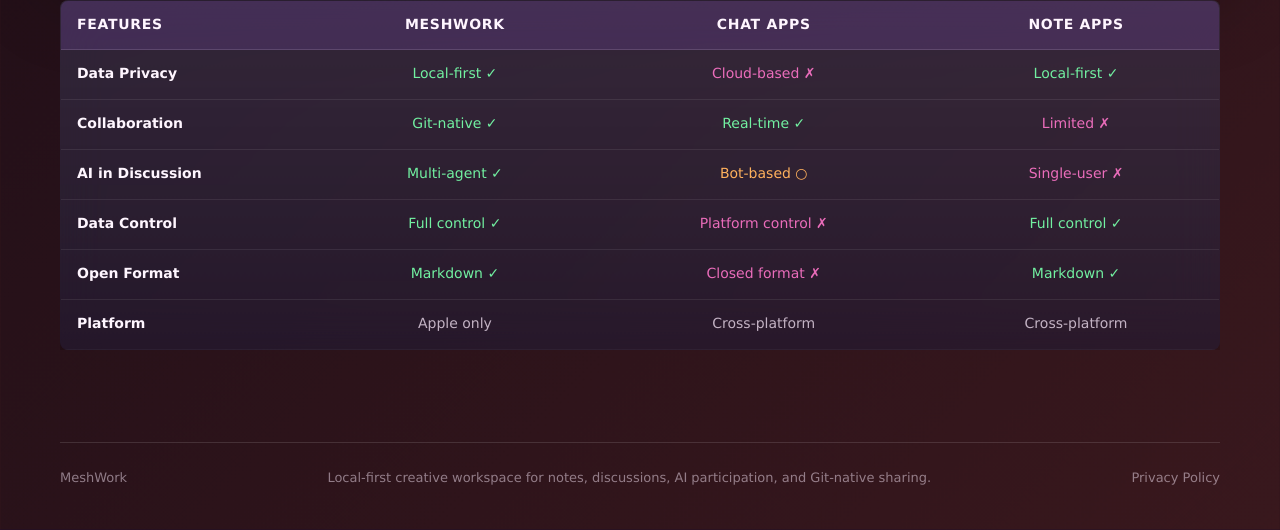
==== commit e5aef2cf: "添加智能对话命令系统功能说明 主页更新： - 将亮点功能从网格布局改为单列卡片向下罗列，提升可读性 - 新增智能对话命令系统功能卡片（05号） - 添加命令示例可视化展示（@提及、#引用、/自定义命令" ====
--- a/index.html
+++ b/index.html
@@ -181,8 +181,8 @@
           <h2 id="highlights-title" data-i18n="highlights.title"></h2>
           <p data-i18n="highlights.body"></p>
         </div>
-        <div class="highlight-grid">
-          <article class="highlight-card highlight-card-large" data-reveal>
+        <div class="highlight-list">
+          <article class="highlight-card" data-reveal>
             <span class="card-index">01</span>
             <h3 data-i18n="highlights.editor.title"></h3>
             <p data-i18n="highlights.editor.body"></p>
@@ -201,23 +201,47 @@
             <h3 data-i18n="highlights.links.title"></h3>
             <p data-i18n="highlights.links.body"></p>
           </article>
-          <article class="highlight-card highlight-card-wide" data-reveal>
+          <article class="highlight-card" data-reveal>
             <span class="card-index">04</span>
             <h3 data-i18n="highlights.discussion.title"></h3>
             <p data-i18n="highlights.discussion.body"></p>
           </article>
-          <article class="highlight-card" data-reveal>
+          <article class="highlight-card feature-commands" data-reveal>
             <span class="card-index">05</span>
+            <h3 data-i18n="highlights.commands.title"></h3>
+            <p data-i18n="highlights.commands.body"></p>
+            <div class="command-examples" aria-label="Command examples">
+              <div class="command-item">
+                <code>@</code>
+                <span data-i18n="highlights.commands.atExample"></span>
+              </div>
+              <div class="command-item">
+                <code>#</code>
+                <span data-i18n="highlights.commands.hashExample"></span>
+              </div>
+              <div class="command-item">
+                <code>/</code>
+                <span data-i18n="highlights.commands.slashExample"></span>
+              </div>
+            </div>
+          </article>
+          <article class="highlight-card" data-reveal>
+            <span class="card-index">06</span>
             <h3 data-i18n="highlights.shell.title"></h3>
             <p data-i18n="highlights.shell.body"></p>
           </article>
           <article class="highlight-card" data-reveal>
-            <span class="card-index">06</span>
+            <span class="card-index">07</span>
             <h3 data-i18n="highlights.search.title"></h3>
             <p data-i18n="highlights.search.body"></p>
           </article>
-          <article class="highlight-card highlight-card-wide china-feature" data-reveal>
+          <article class="highlight-card" data-reveal>
             <span class="card-index">08</span>
+            <h3 data-i18n="highlights.git.title"></h3>
+            <p data-i18n="highlights.git.body"></p>
+          </article>
+          <article class="highlight-card china-feature" data-reveal>
+            <span class="card-index">09</span>
             <h3 data-i18n="highlights.proxy.title"></h3>
             <p data-i18n="highlights.proxy.body"></p>
             <div class="highlight-tags" aria-label="Proxy capabilities">
--- a/styles.css
+++ b/styles.css
@@ -732,6 +732,14 @@
   gap: 16px;
 }
 
+.highlight-list {
+  display: grid;
+  grid-template-columns: minmax(0, 1fr);
+  gap: 20px;
+  max-width: 800px;
+  margin: 0 auto;
+}
+
 .highlight-card {
   position: relative;
   display: flex;
@@ -1186,6 +1194,10 @@
     grid-template-columns: repeat(2, minmax(0, 1fr));
   }
 
+  .highlight-list {
+    max-width: 100%;
+  }
+
   .highlight-card-large {
     grid-row: auto;
     min-height: 300px;
@@ -1307,6 +1319,10 @@
 
   .highlight-grid {
     grid-template-columns: 1fr;
+  }
+
+  .highlight-list {
+    gap: 16px;
   }
 
   .principle-card {
@@ -1593,3 +1609,71 @@
   background: rgba(255, 62, 62, 0.1);
   color: #ffb5b5;
 }
+
+/* Command examples highlight */
+.command-examples {
+  display: grid;
+  gap: 14px;
+  margin-top: auto;
+  padding-top: 24px;
+}
+
+.command-item {
+  display: grid;
+  grid-template-columns: auto 1fr;
+  gap: 14px;
+  align-items: center;
+  padding: 14px 16px;
+  border: 1px solid rgba(255, 255, 255, 0.11);
+  border-radius: 8px;
+  background: rgba(255, 255, 255, 0.045);
+}
+
+.command-item code {
+  display: grid;
+  min-width: 36px;
+  min-height: 36px;
+  place-items: center;
+  border: 1px solid rgba(125, 232, 255, 0.3);
+  border-radius: 8px;
+  color: #7de8ff;
+  background: rgba(125, 232, 255, 0.12);
+  font-size: 18px;
+  font-weight: 900;
+  font-family: 'SF Mono', 'Monaco', 'Inconsolata', 'Roboto Mono', monospace;
+}
+
+.command-item span {
+  color: var(--muted);
+  font-size: 14px;
+  line-height: 1.5;
+}
+
+.feature-commands {
+  border-color: rgba(125, 232, 255, 0.25) !important;
+  background:
+    linear-gradient(
+      180deg,
+      rgba(125, 232, 255, 0.1),
+      rgba(125, 232, 255, 0.03)
+    ),
+    rgba(21, 14, 42, 0.56) !important;
+}
+
+.feature-commands::before {
+  background:
+    radial-gradient(
+      circle at 18% 18%,
+      rgba(125, 232, 255, 0.15),
+      transparent 34%
+    ),
+    radial-gradient(
+      circle at 84% 82%,
+      rgba(255, 177, 93, 0.12),
+      transparent 34%
+    ) !important;
+}
+
+.feature-commands::after {
+  background: linear-gradient(90deg, #7de8ff, #ff75ca, #ffb15d) !important;
+}
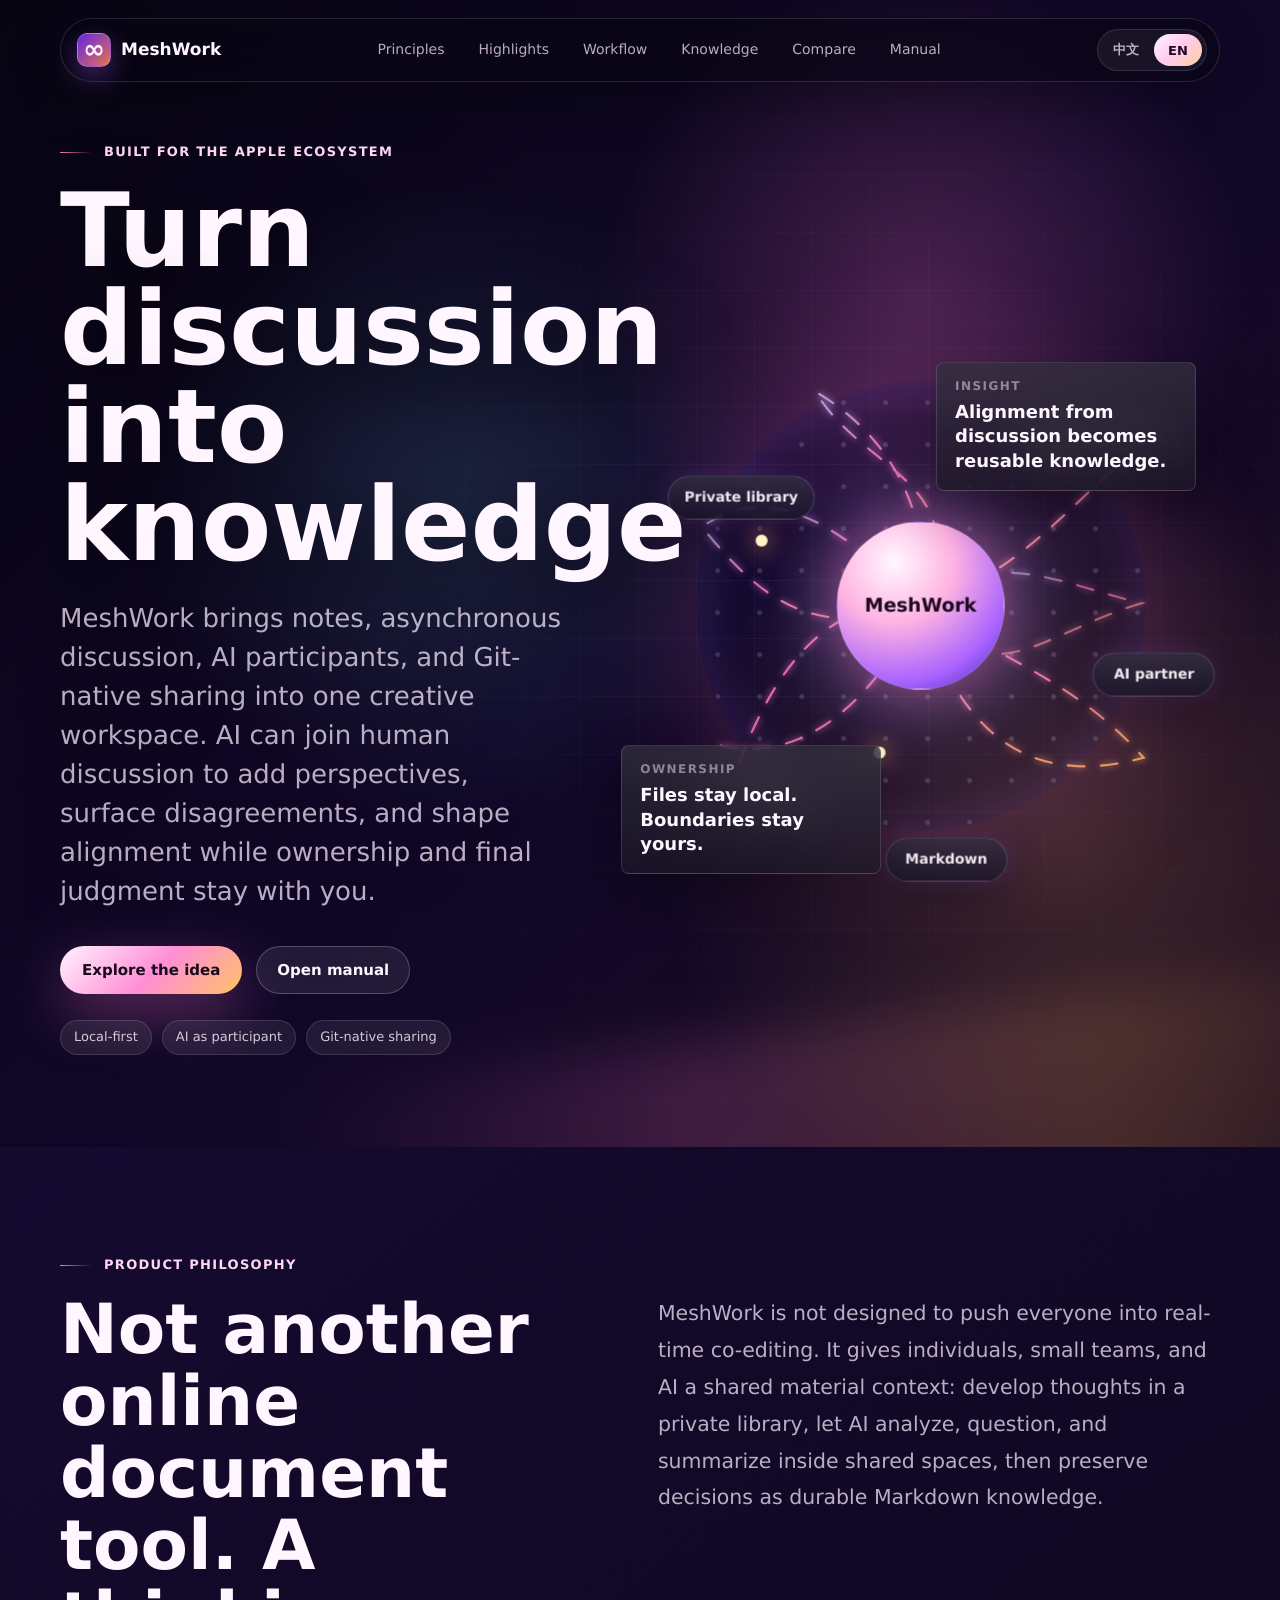
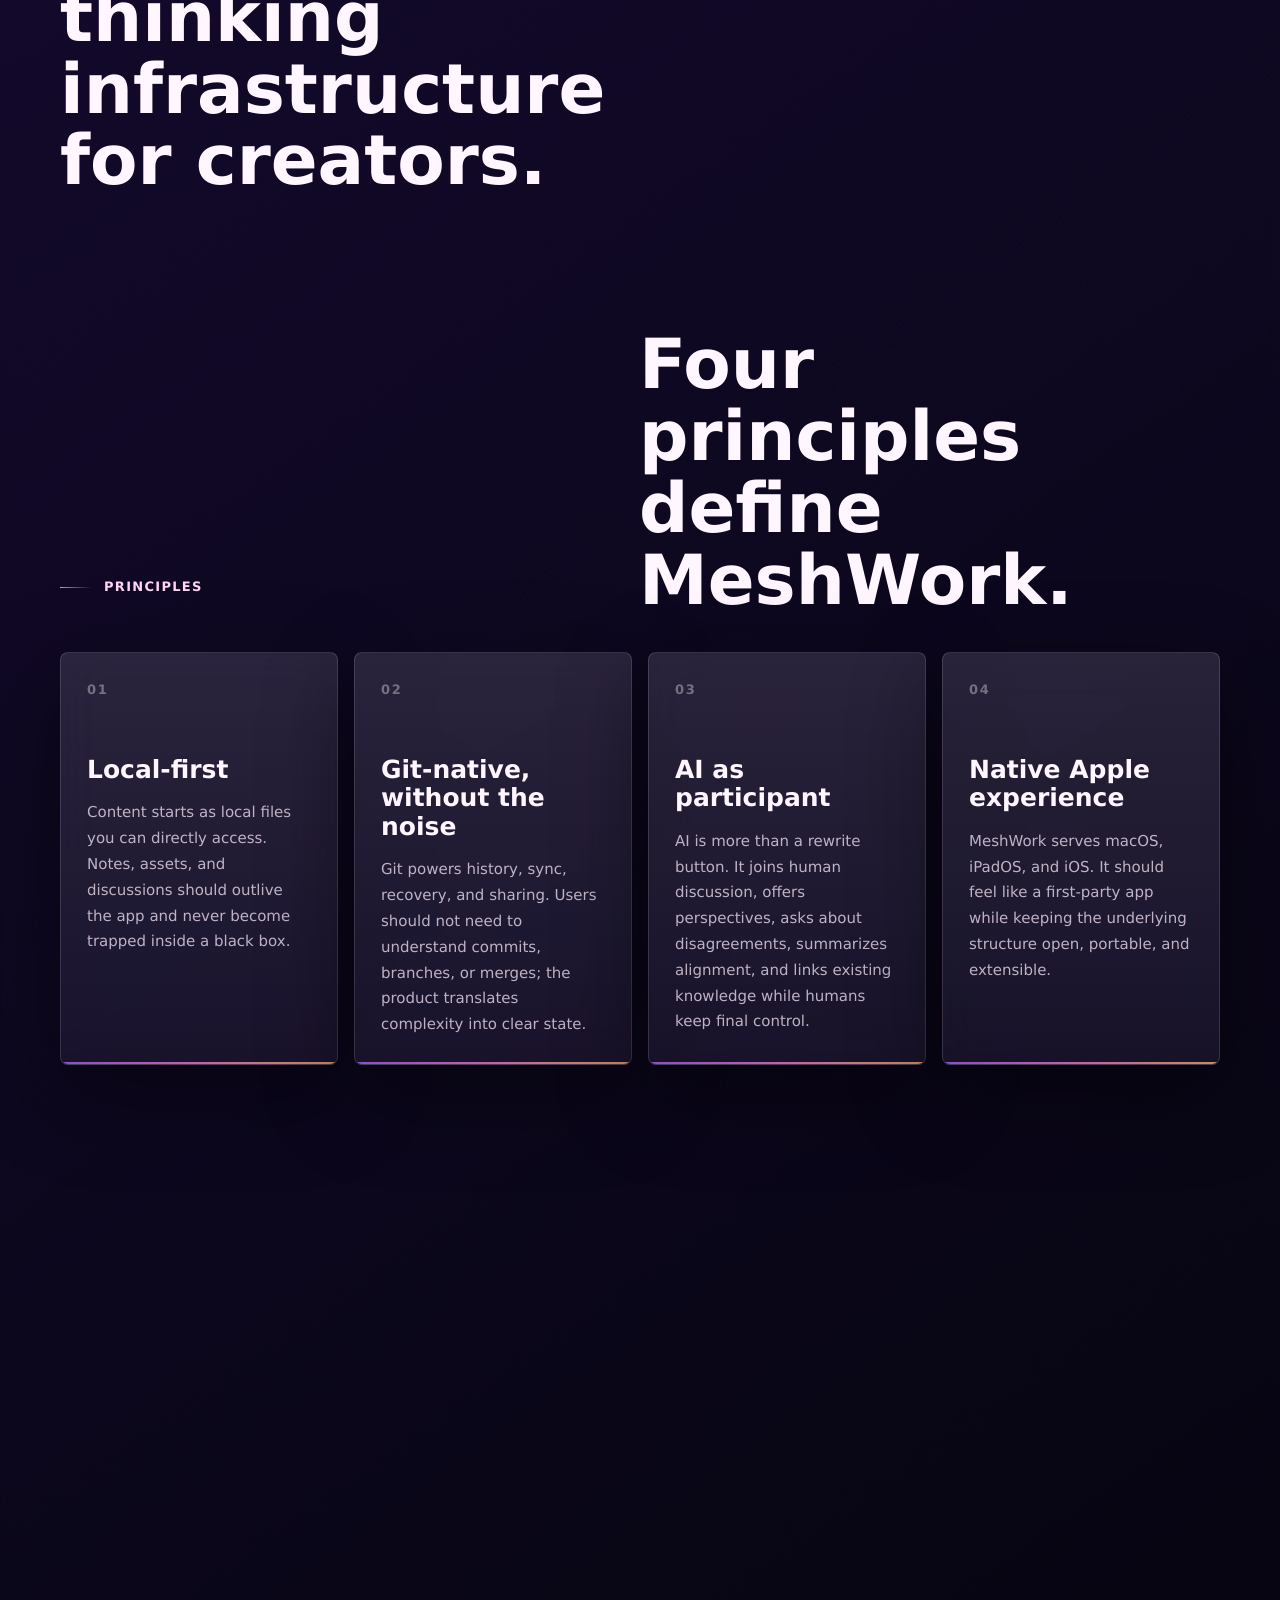
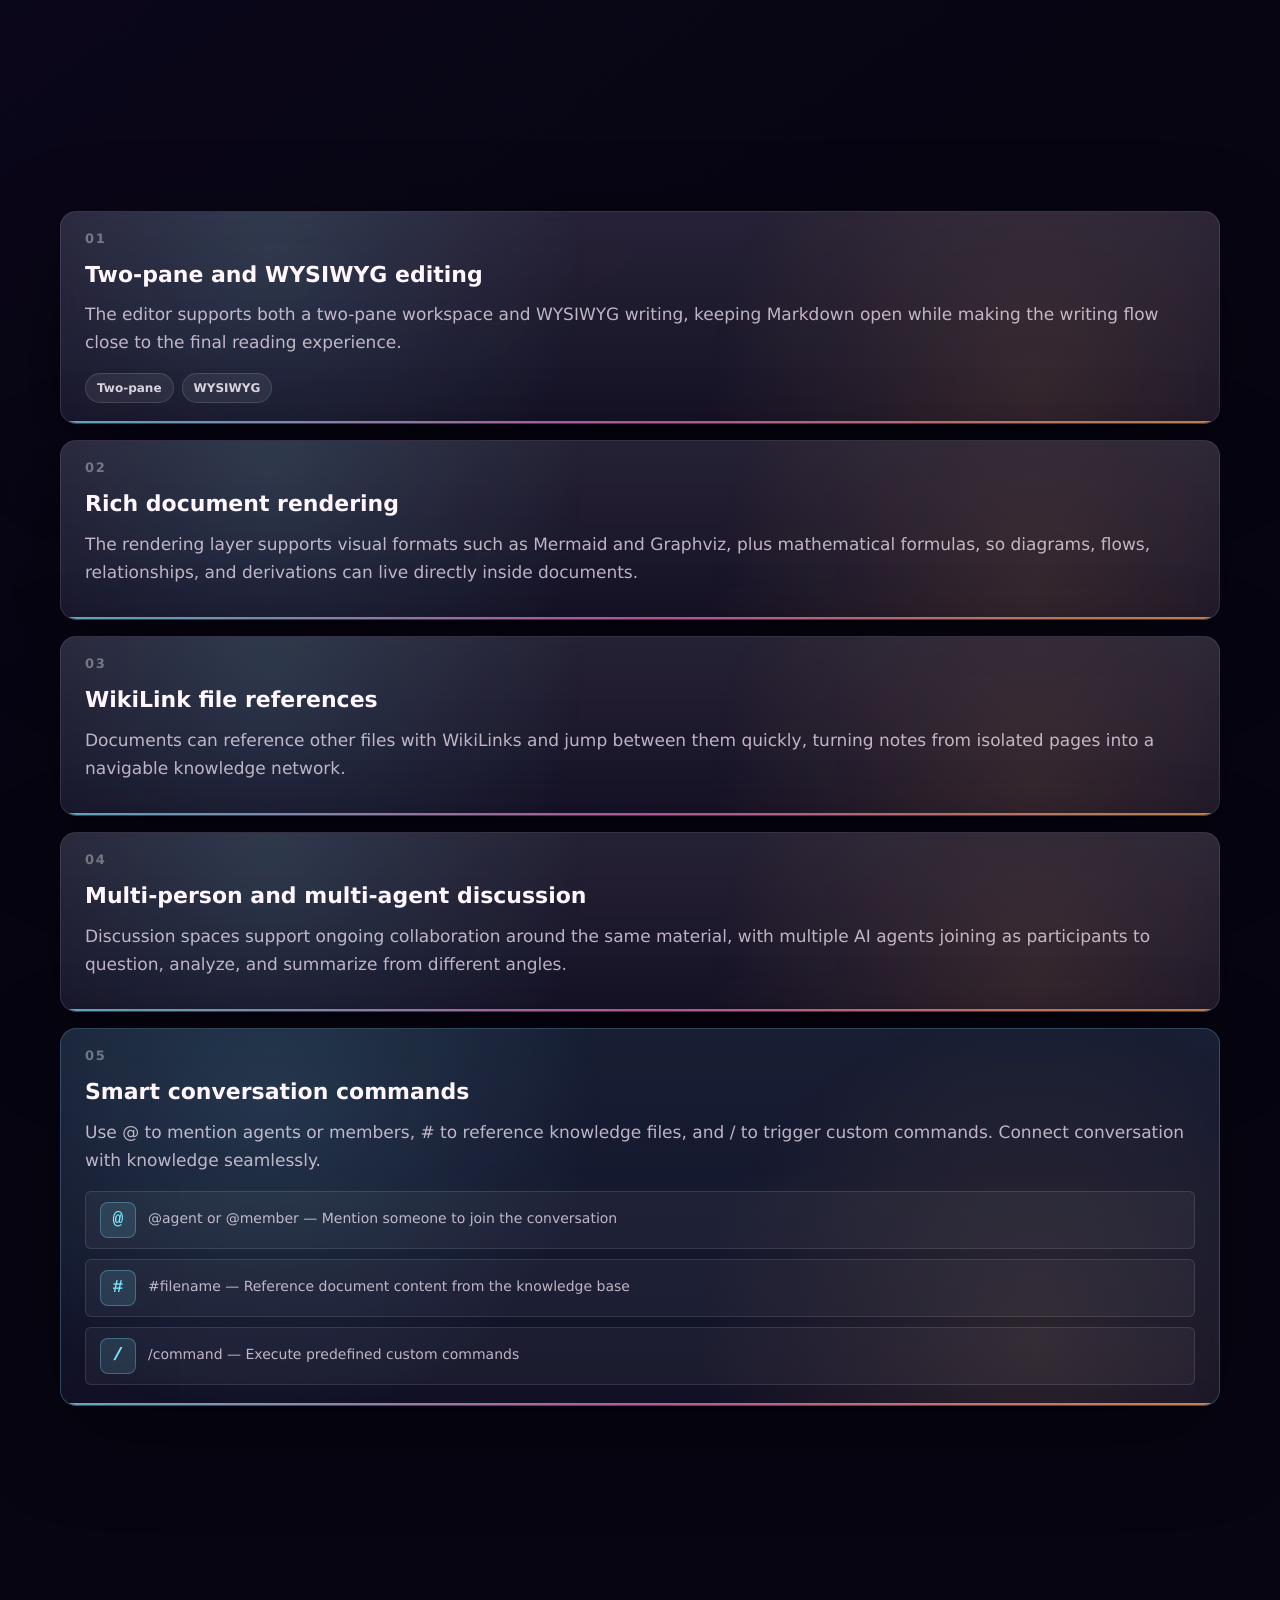
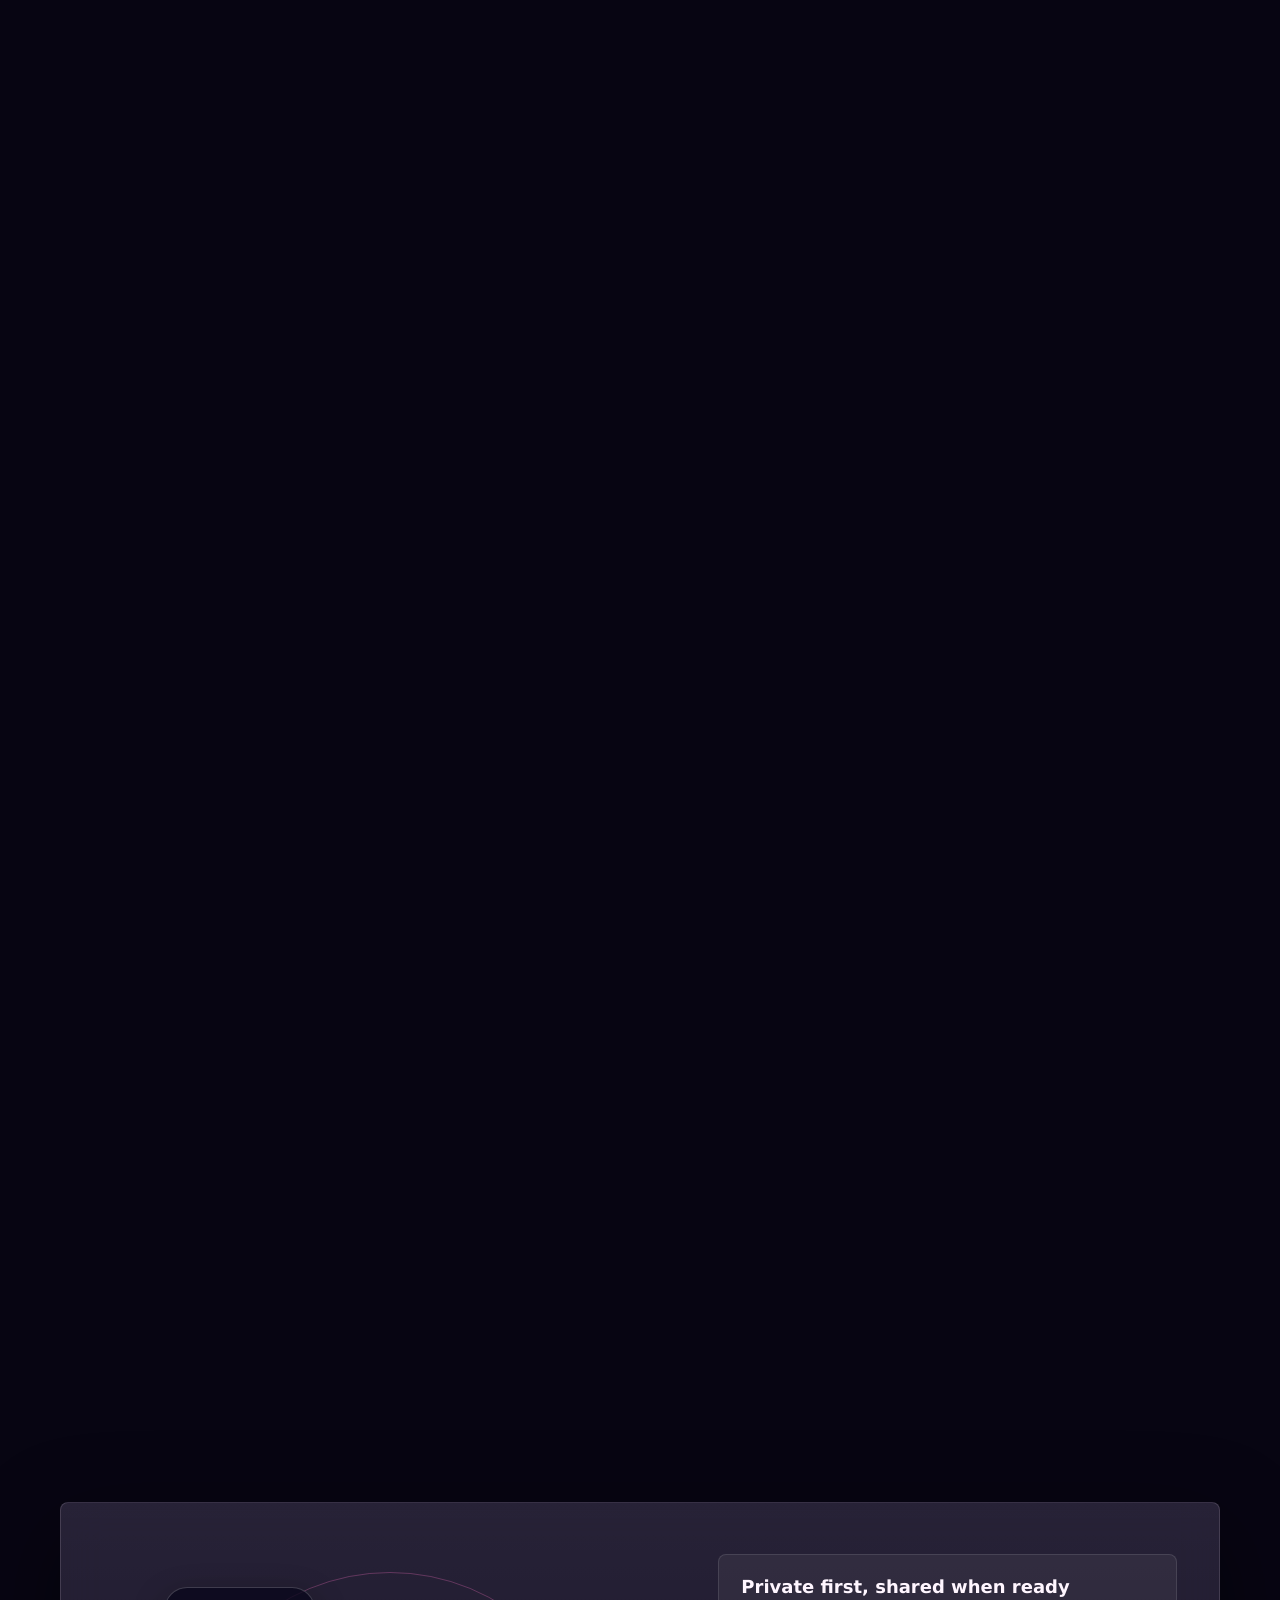
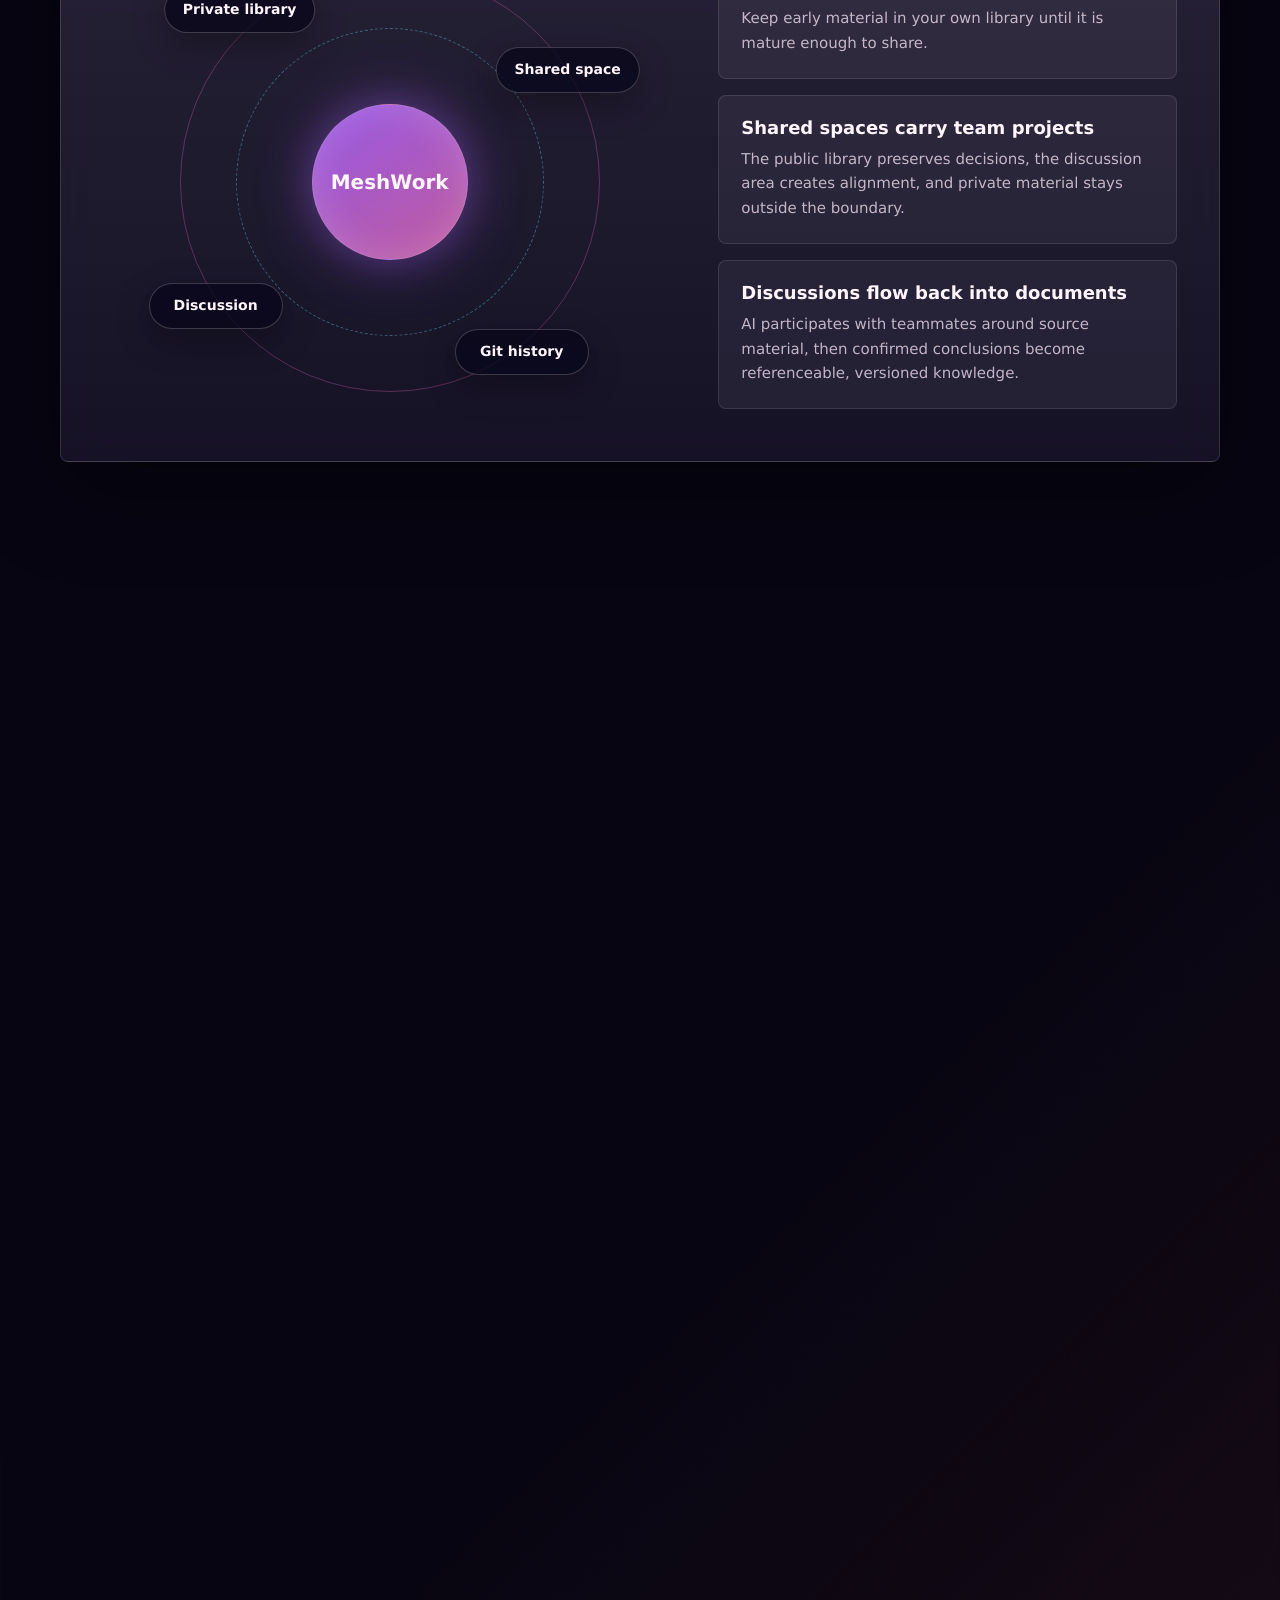
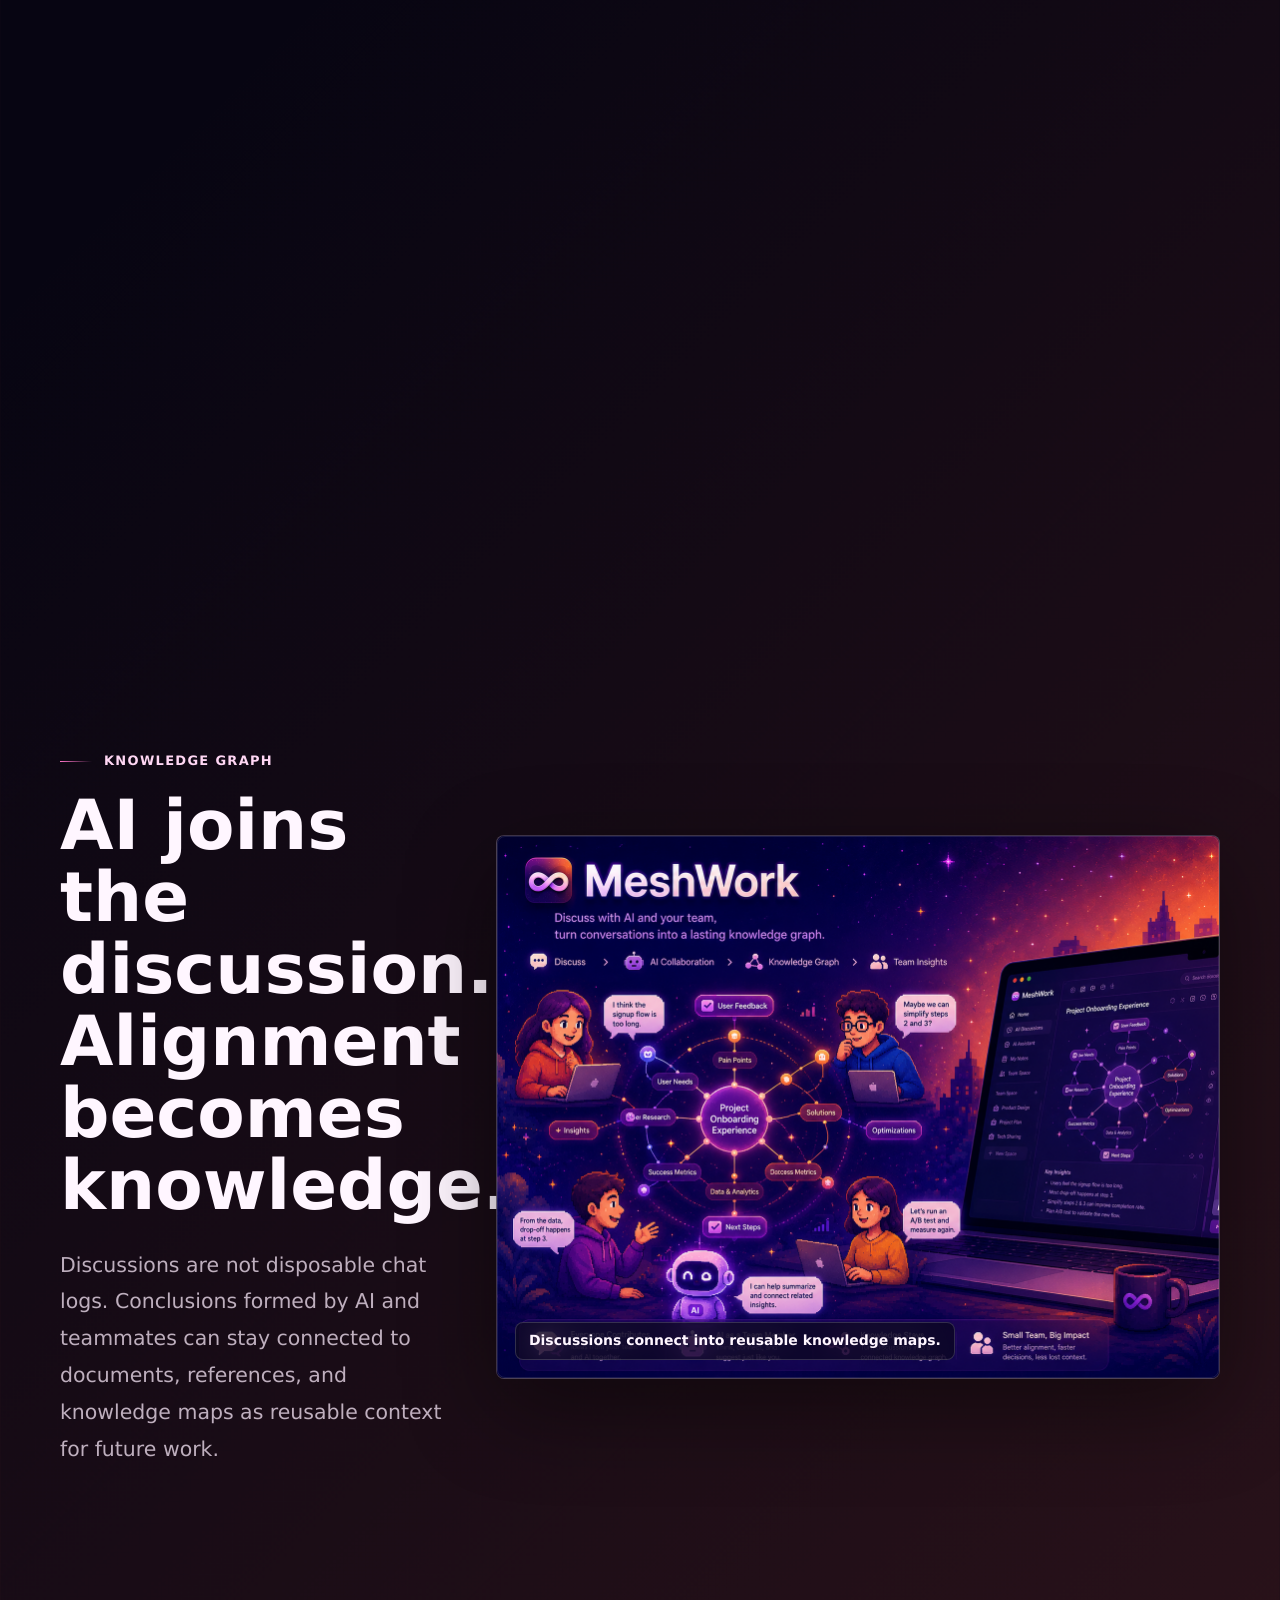
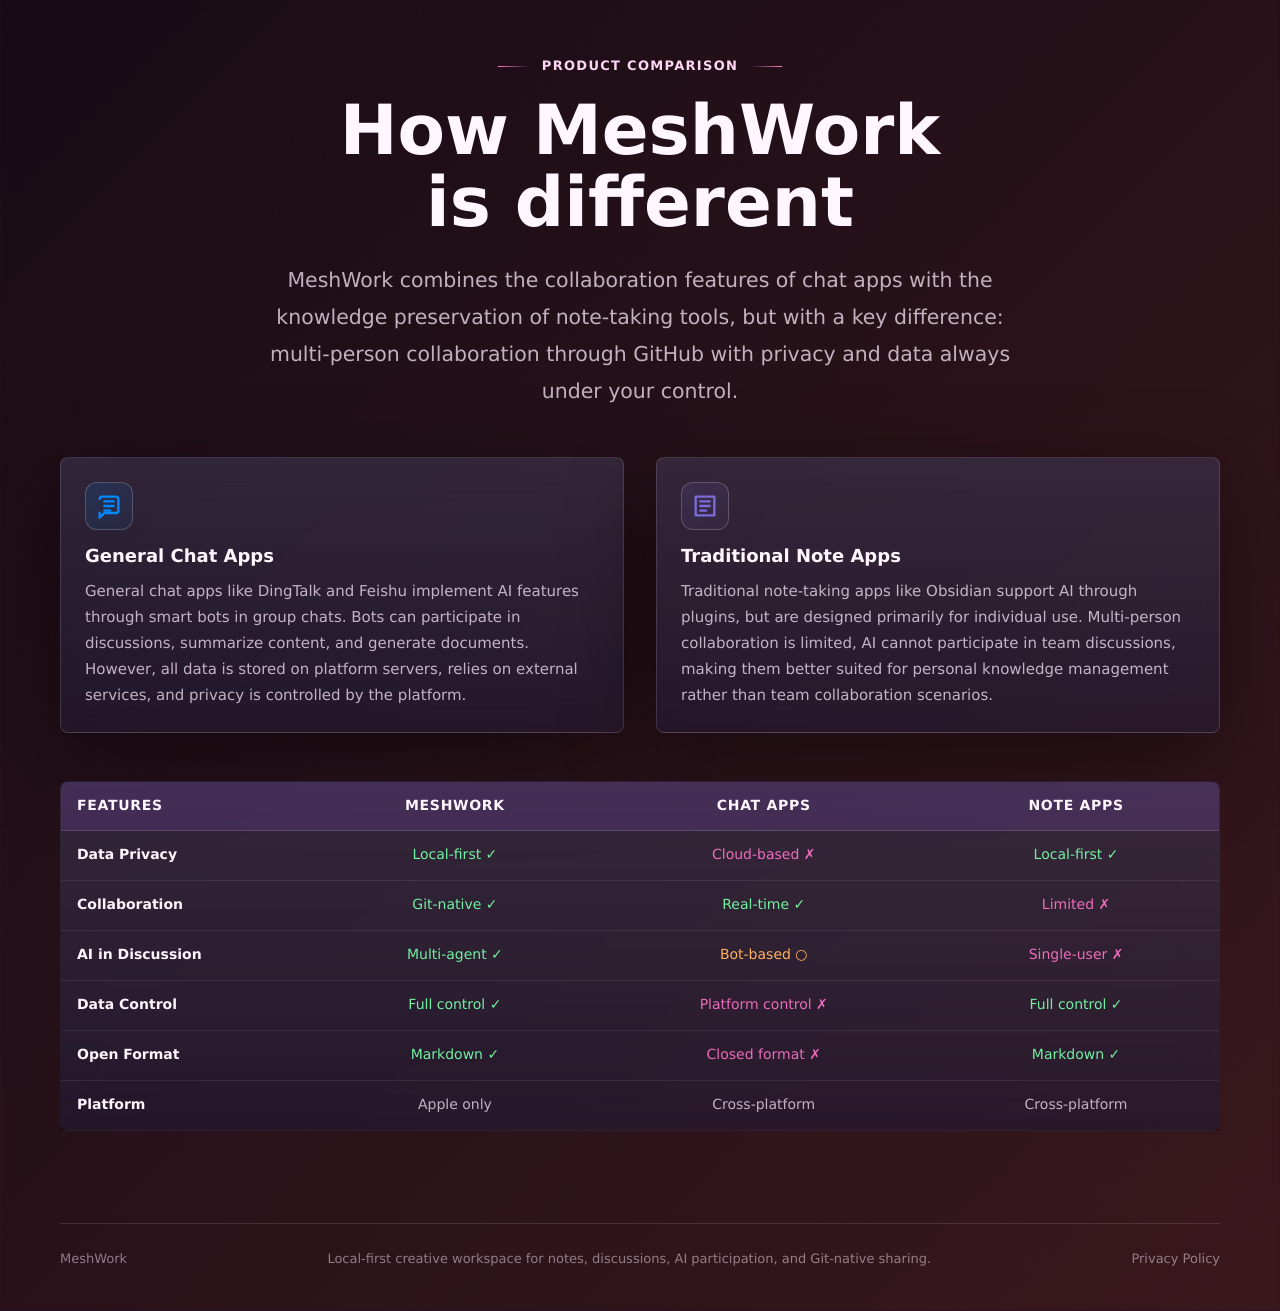
==== commit c74daa82: "更新" ====
--- a/index.html
+++ b/index.html
@@ -250,6 +250,11 @@
               <span data-i18n="highlights.proxy.tagThree"></span>
             </div>
           </article>
+          <article class="highlight-card" data-reveal>
+            <span class="card-index">10</span>
+            <h3 data-i18n="highlights.linkedDocuments.title"></h3>
+            <p data-i18n="highlights.linkedDocuments.body"></p>
+          </article>
         </div>
       </section>
 
--- a/styles.css
+++ b/styles.css
@@ -735,20 +735,20 @@
 .highlight-list {
   display: grid;
   grid-template-columns: minmax(0, 1fr);
-  gap: 20px;
-  max-width: 800px;
+  gap: 16px;
+  max-width: 1160px;
   margin: 0 auto;
 }
 
 .highlight-card {
   position: relative;
   display: flex;
-  min-height: 300px;
+  min-height: 180px;
   overflow: hidden;
   flex-direction: column;
-  padding: 26px;
+  padding: 20px 24px;
   border: 1px solid var(--line);
-  border-radius: 8px;
+  border-radius: 16px;
   background:
     linear-gradient(
       180deg,
@@ -800,34 +800,34 @@
 }
 
 .highlight-card h3 {
-  margin: 52px 0 16px;
-  font-size: 25px;
-  line-height: 1.14;
+  margin: 16px 0 12px;
+  font-size: 22px;
+  line-height: 1.2;
   text-wrap: balance;
 }
 
 .highlight-card p {
   margin: 0;
   color: var(--muted);
-  font-size: 15px;
-  line-height: 1.72;
+  font-size: 17px;
+  line-height: 1.65;
 }
 
 .highlight-tags {
   display: flex;
   flex-wrap: wrap;
-  gap: 10px;
+  gap: 8px;
   margin-top: auto;
-  padding-top: 28px;
+  padding-top: 16px;
 }
 
 .highlight-tags span {
-  padding: 9px 12px;
+  padding: 7px 11px;
   border: 1px solid rgba(255, 255, 255, 0.13);
   border-radius: 999px;
   color: rgba(255, 246, 255, 0.84);
   background: rgba(255, 255, 255, 0.075);
-  font-size: 13px;
+  font-size: 12px;
   font-weight: 800;
 }
 
@@ -1200,7 +1200,7 @@
 
   .highlight-card-large {
     grid-row: auto;
-    min-height: 300px;
+    min-height: 180px;
   }
 
   .highlight-card-wide {
@@ -1331,7 +1331,7 @@
 
   .highlight-card,
   .highlight-card-large {
-    min-height: 250px;
+    min-height: 160px;
   }
 
   .highlight-card-wide {
@@ -1343,7 +1343,12 @@
   }
 
   .highlight-card h3 {
-    margin-top: 36px;
+    margin-top: 12px;
+    font-size: 20px;
+  }
+
+  .highlight-card p {
+    font-size: 16px;
   }
 
   .orbit {
@@ -1613,19 +1618,19 @@
 /* Command examples highlight */
 .command-examples {
   display: grid;
-  gap: 14px;
+  gap: 10px;
   margin-top: auto;
-  padding-top: 24px;
+  padding-top: 16px;
 }
 
 .command-item {
   display: grid;
   grid-template-columns: auto 1fr;
-  gap: 14px;
+  gap: 12px;
   align-items: center;
-  padding: 14px 16px;
+  padding: 10px 14px;
   border: 1px solid rgba(255, 255, 255, 0.11);
-  border-radius: 8px;
+  border-radius: 6px;
   background: rgba(255, 255, 255, 0.045);
 }
 
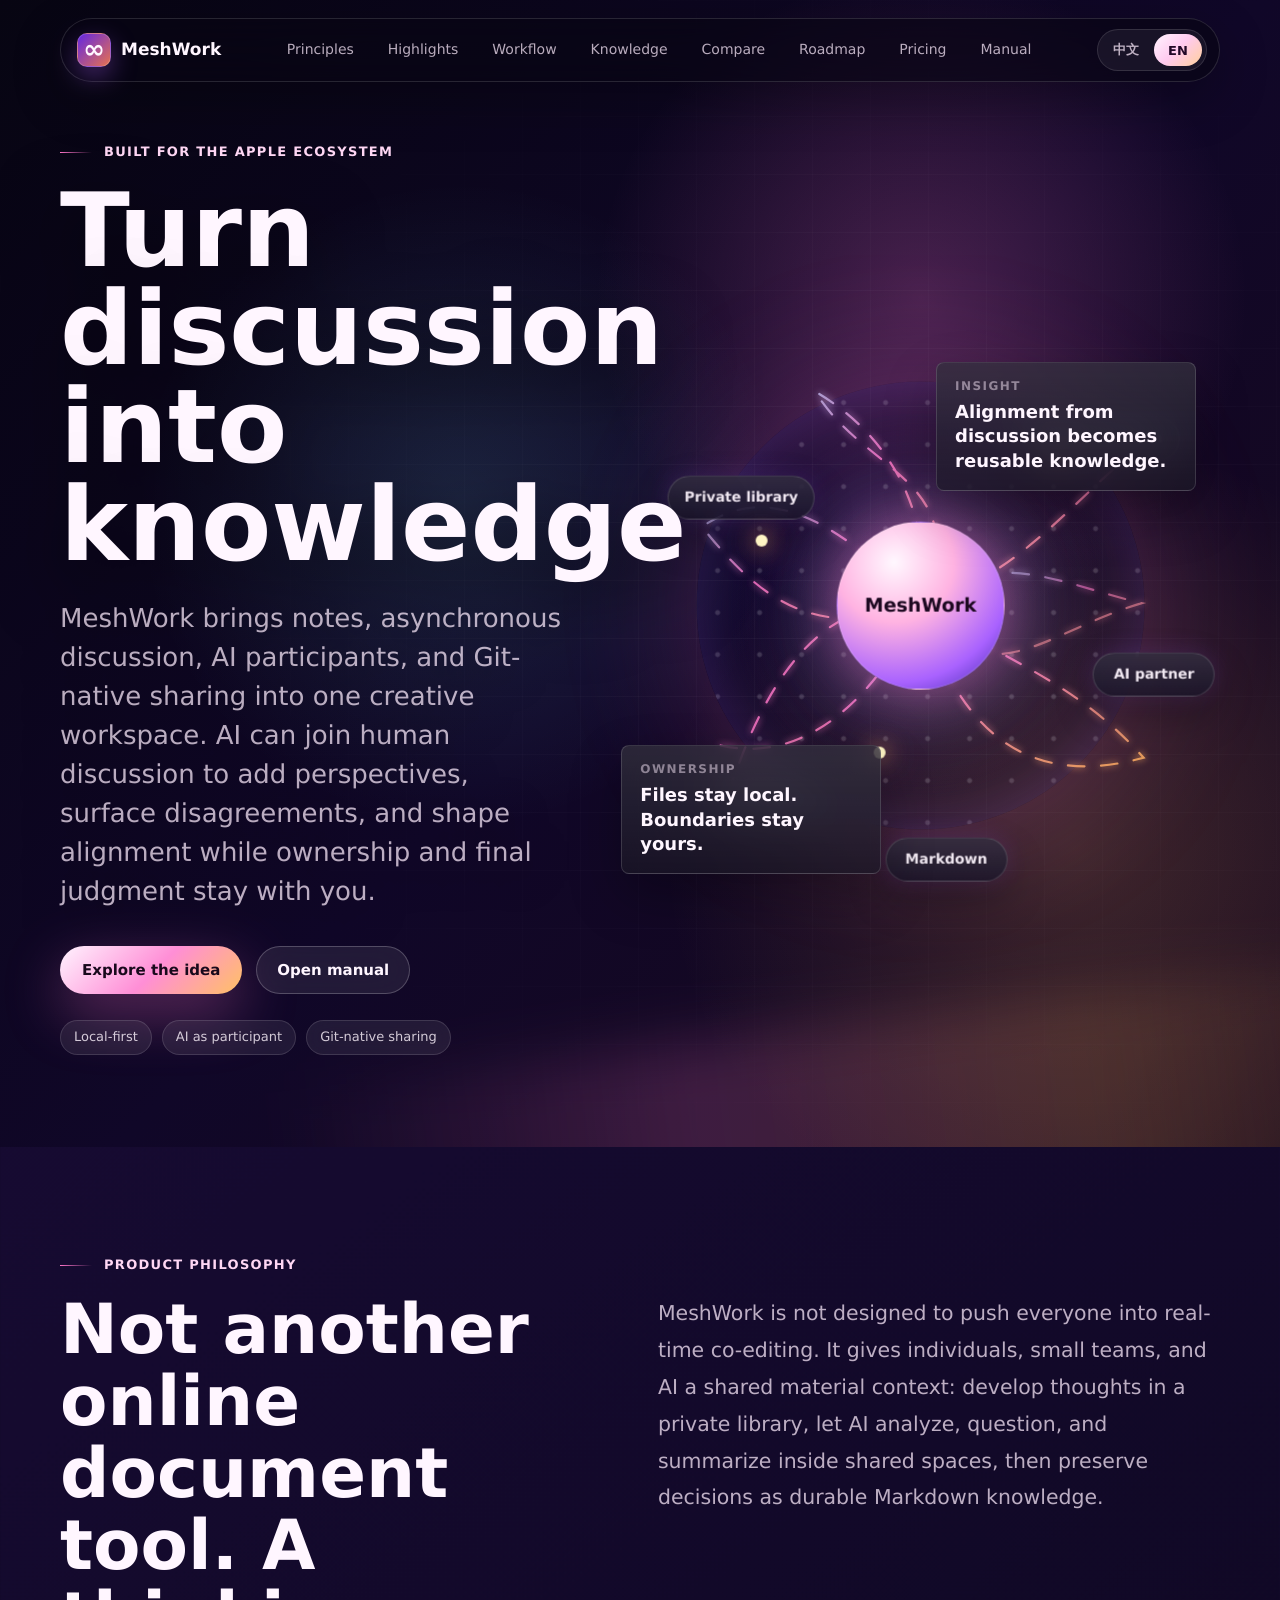
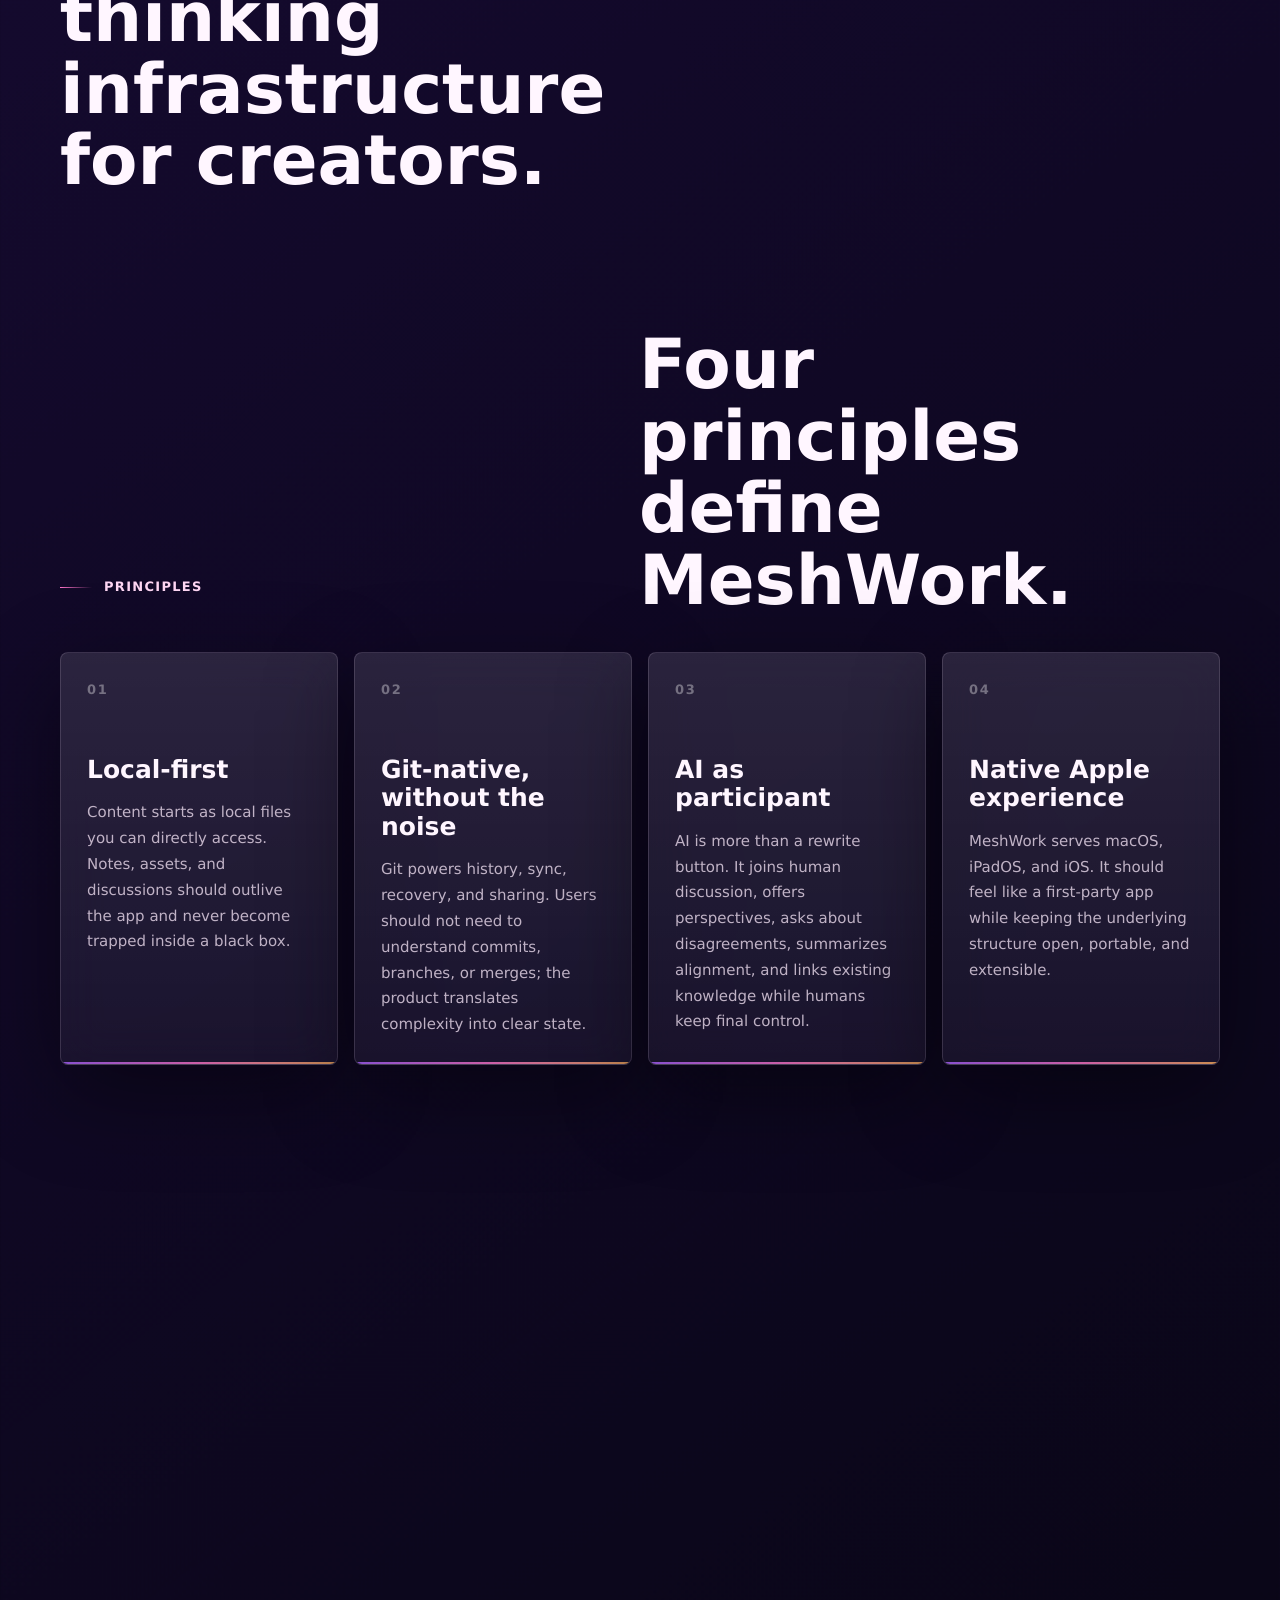
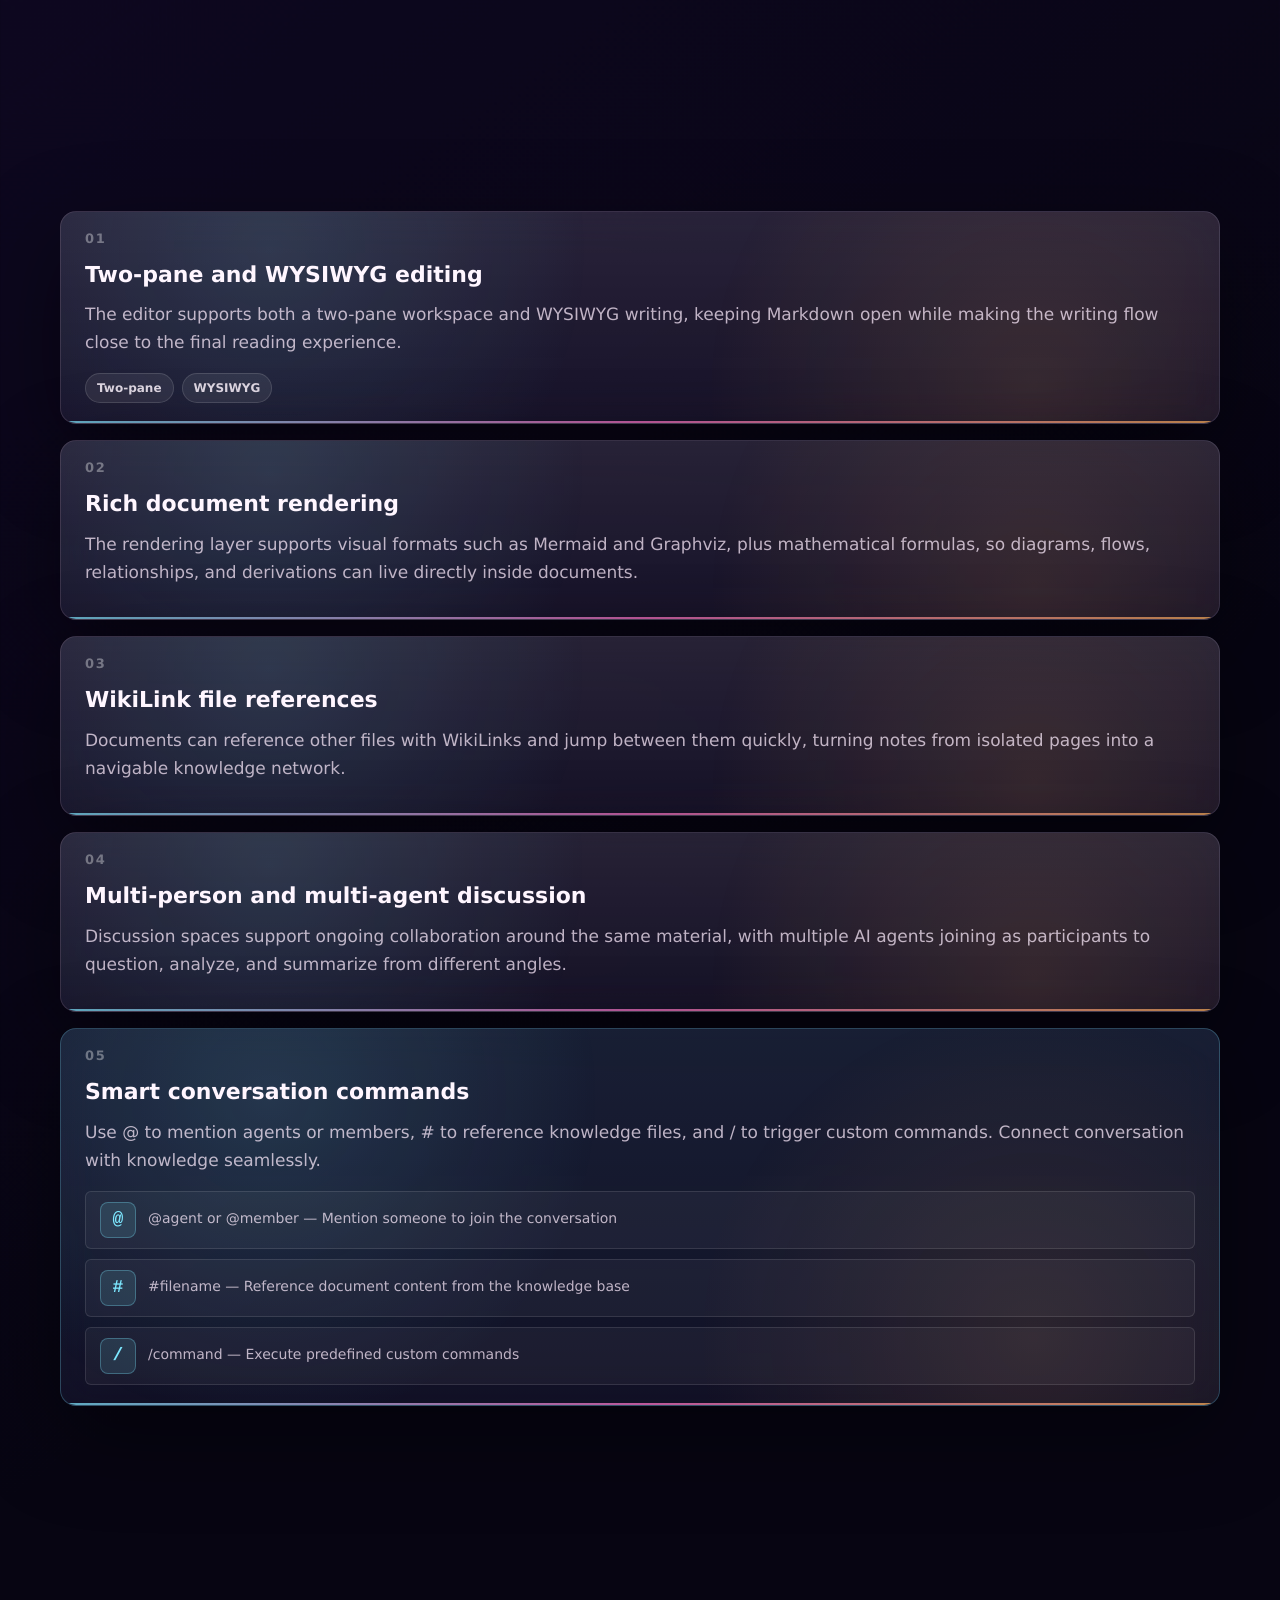
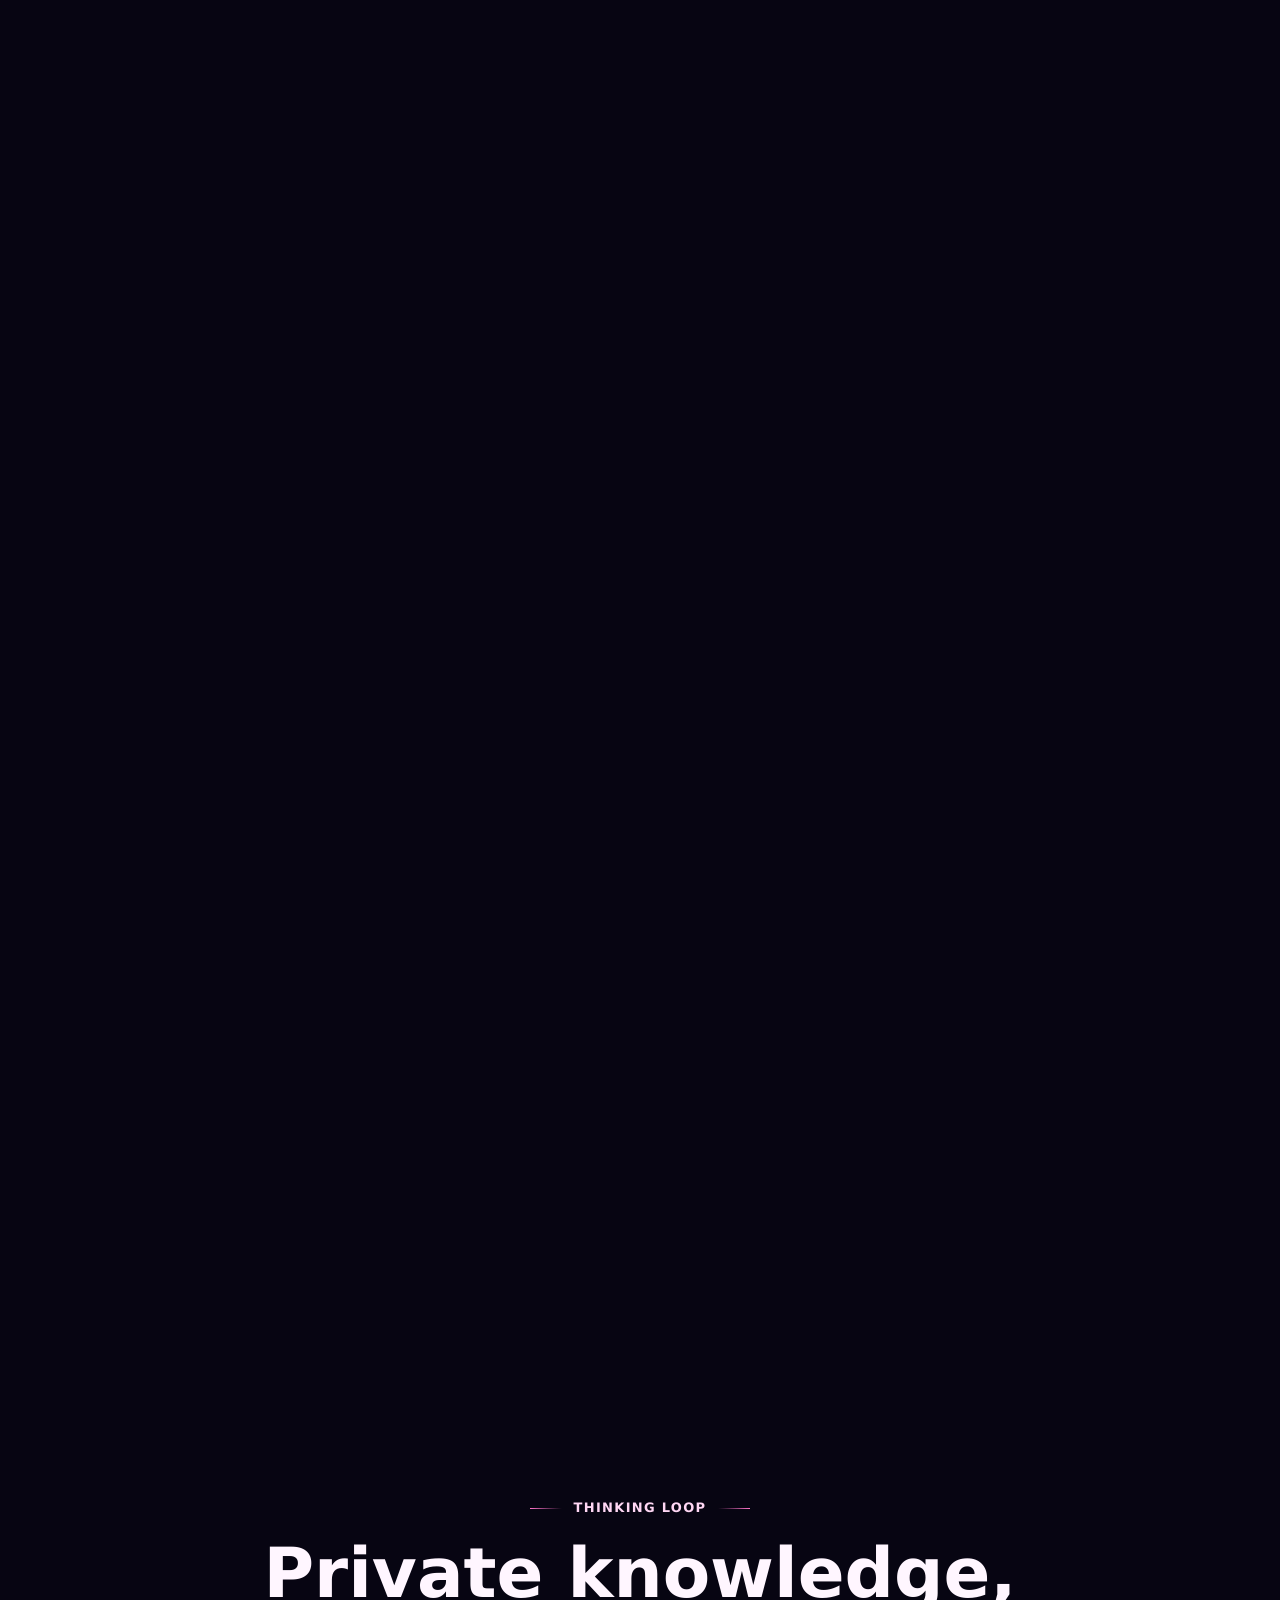
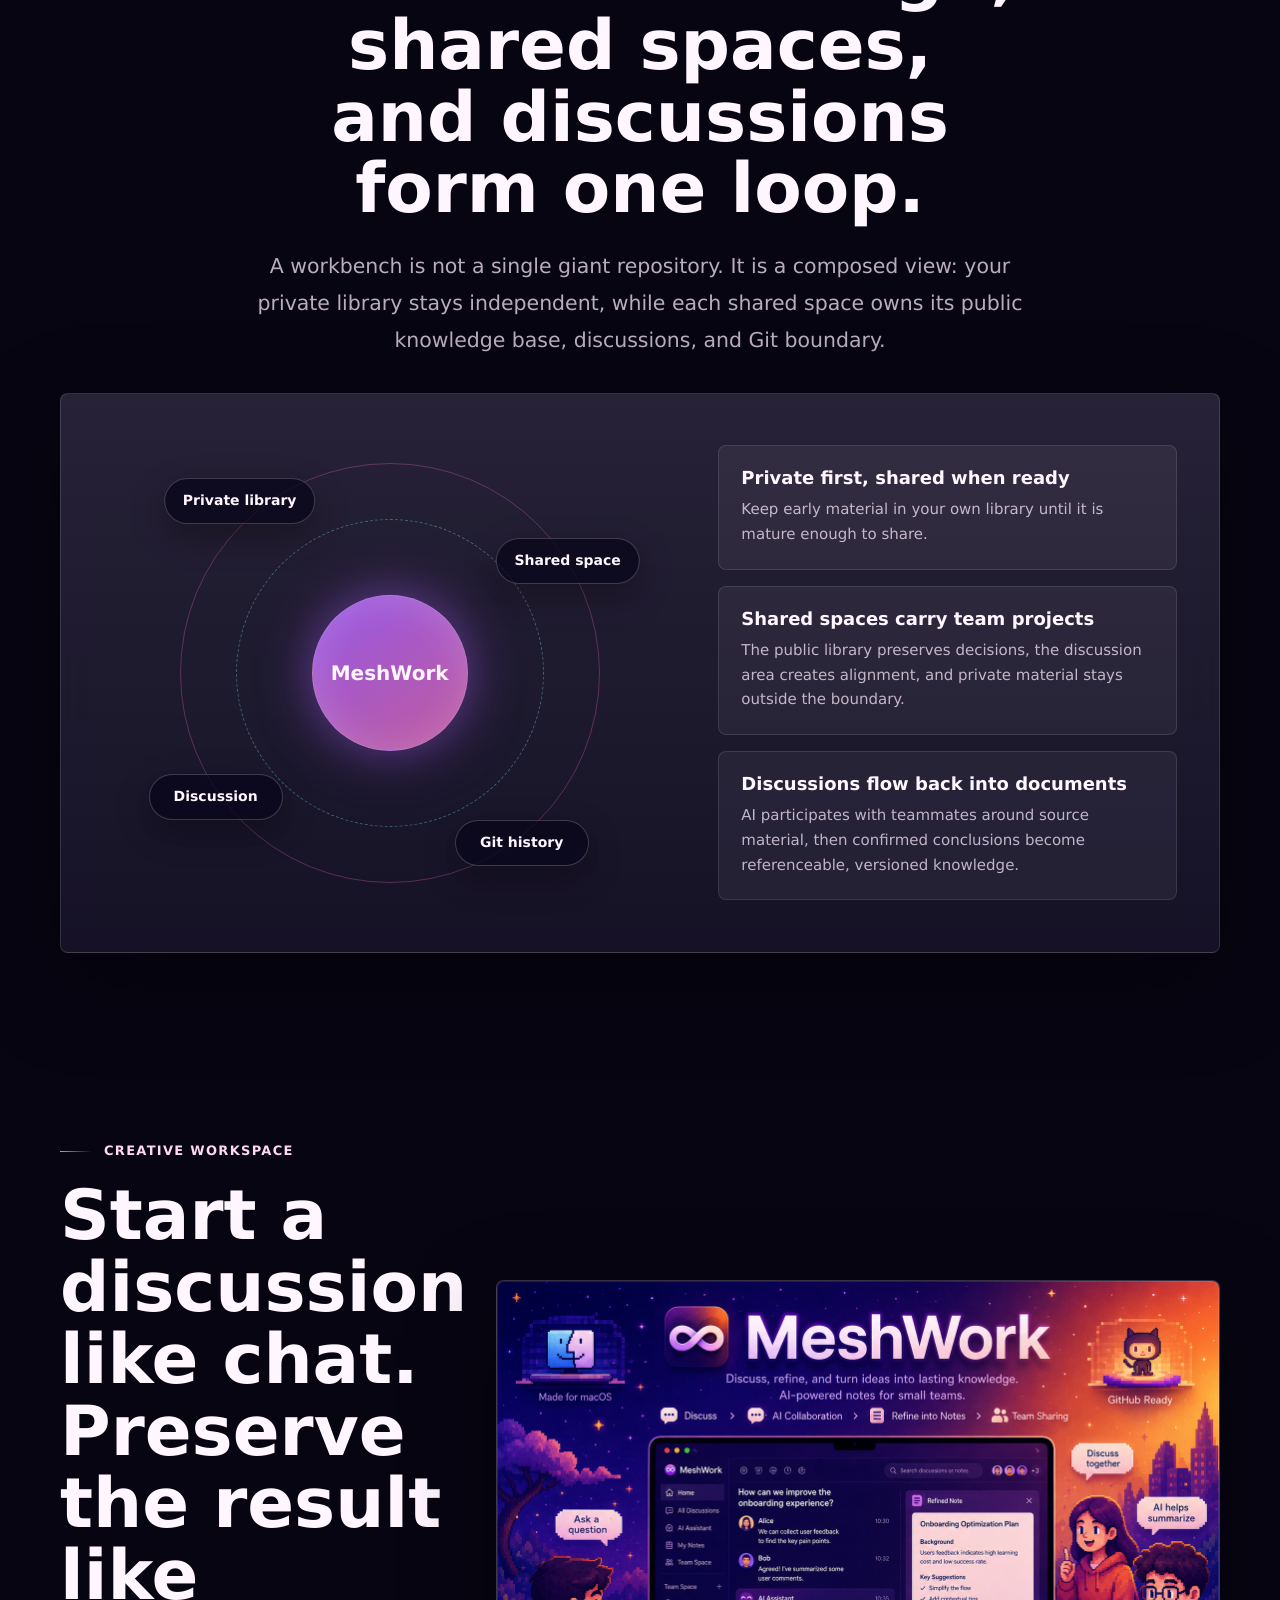
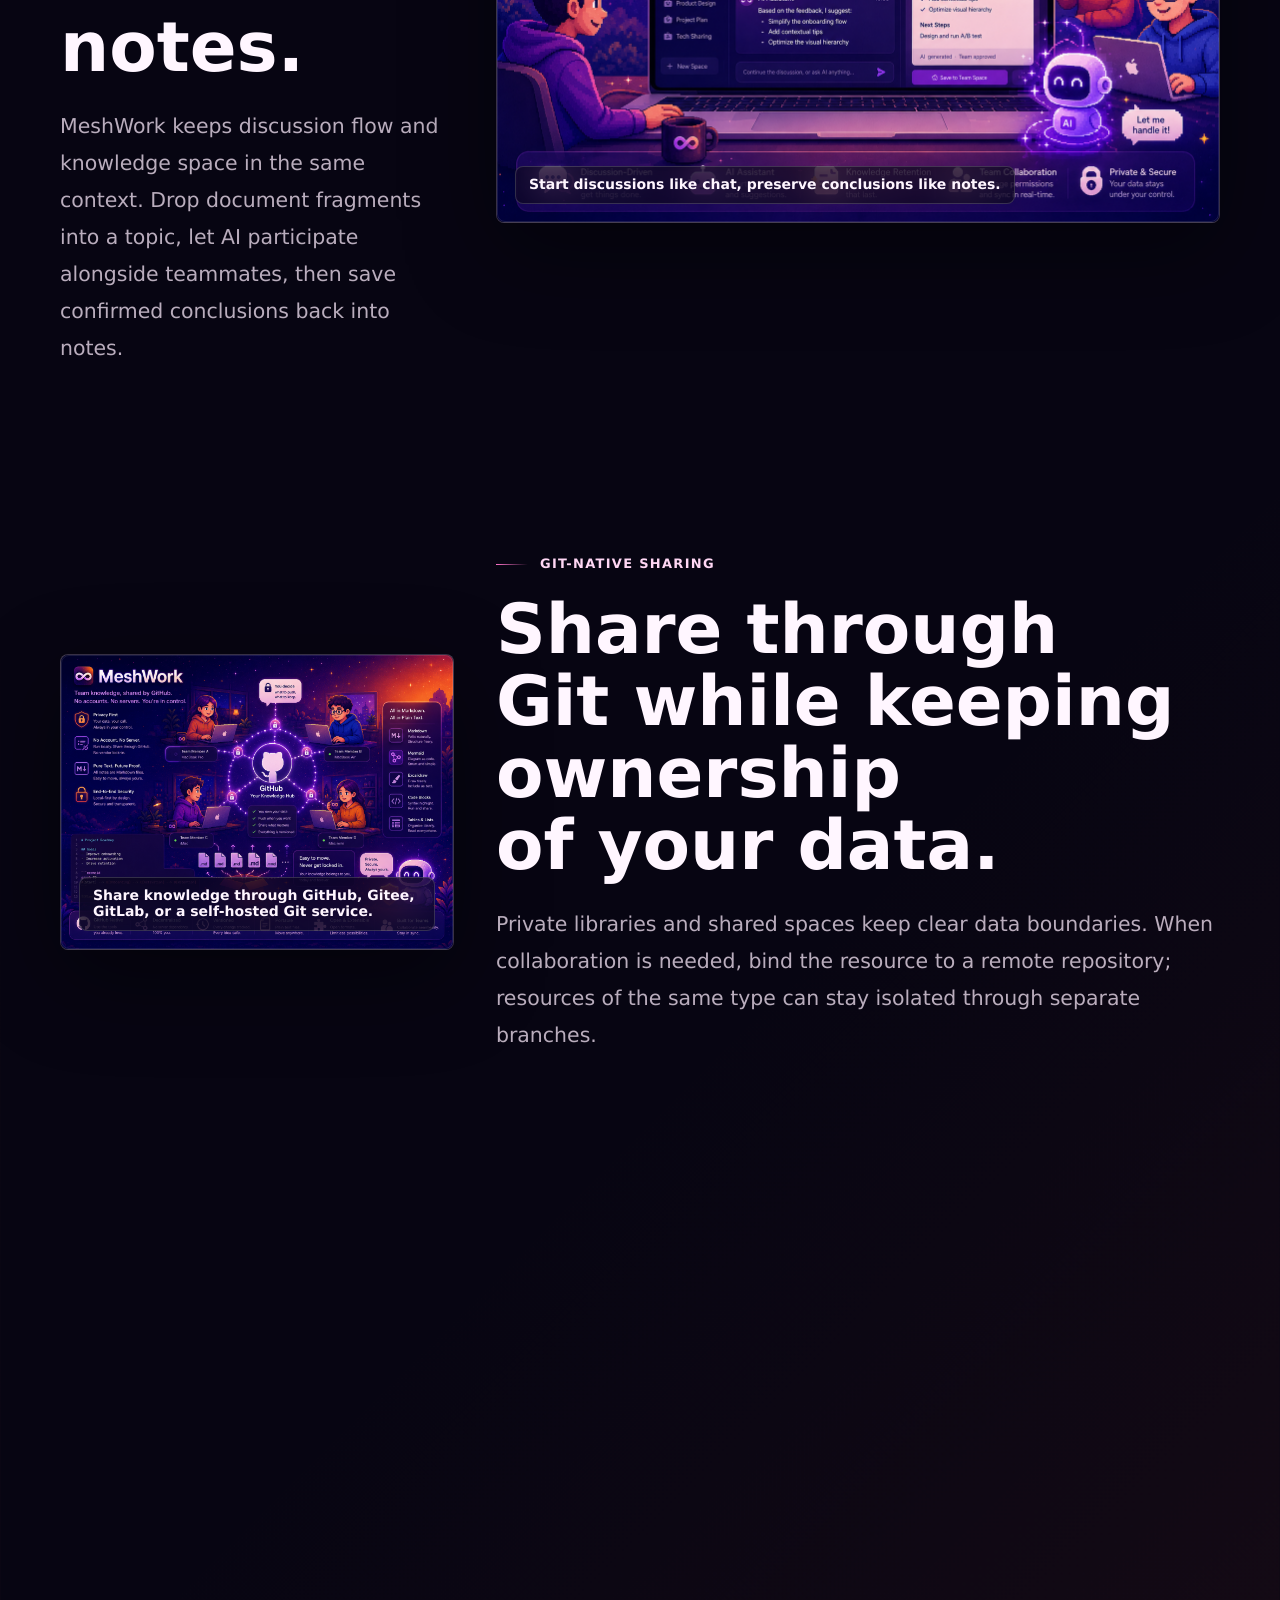
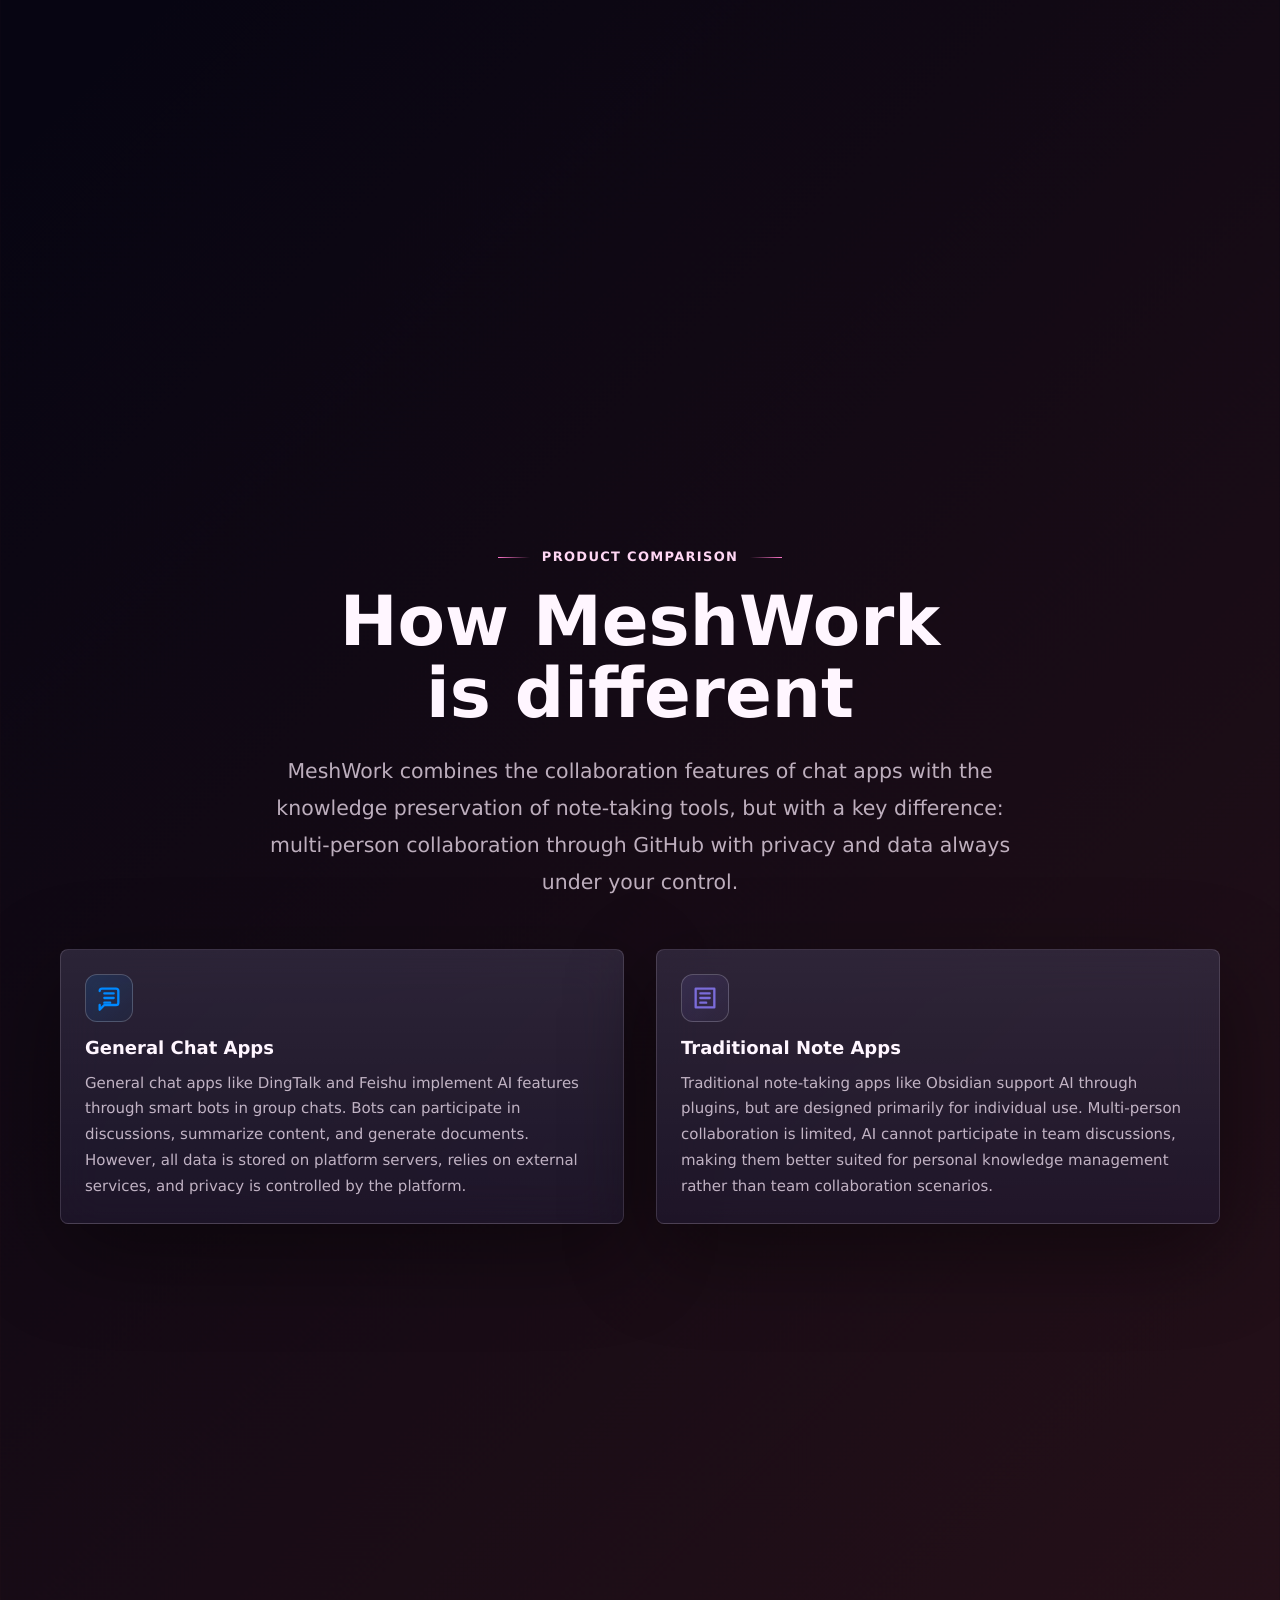
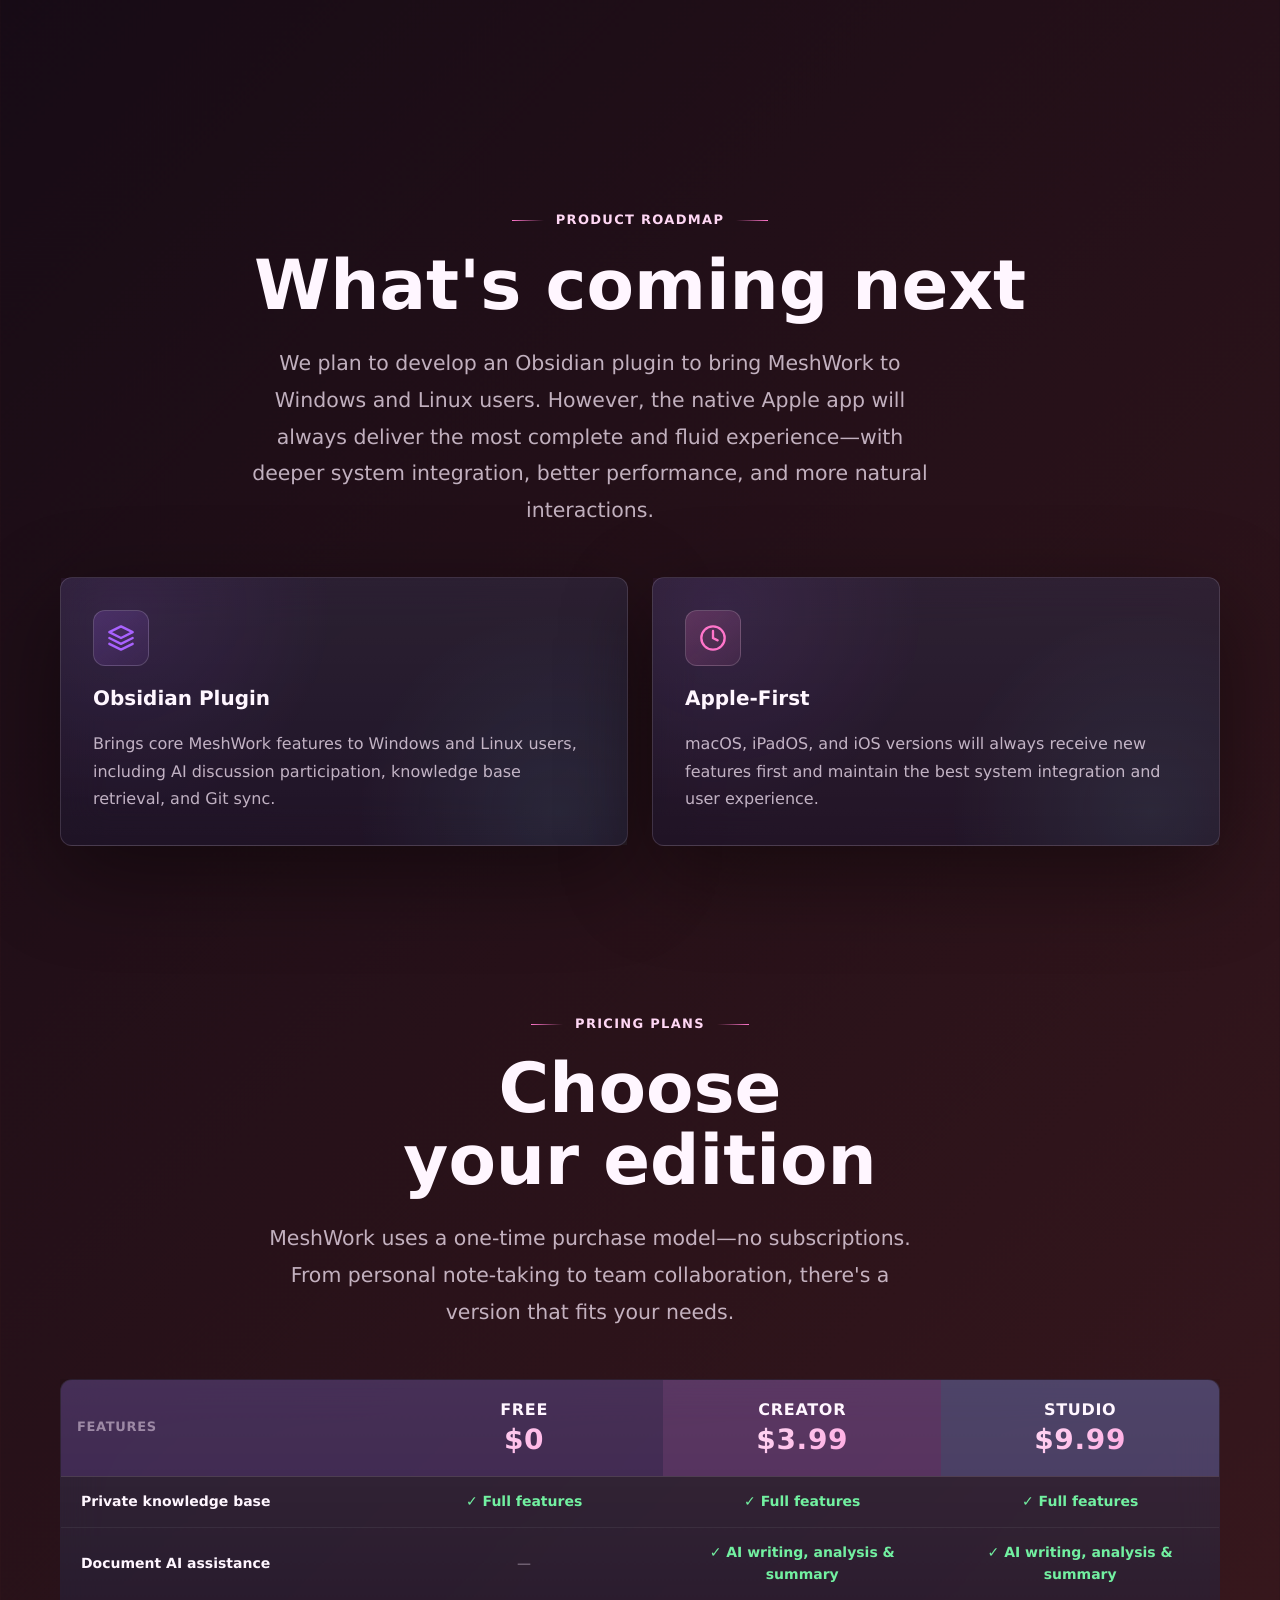
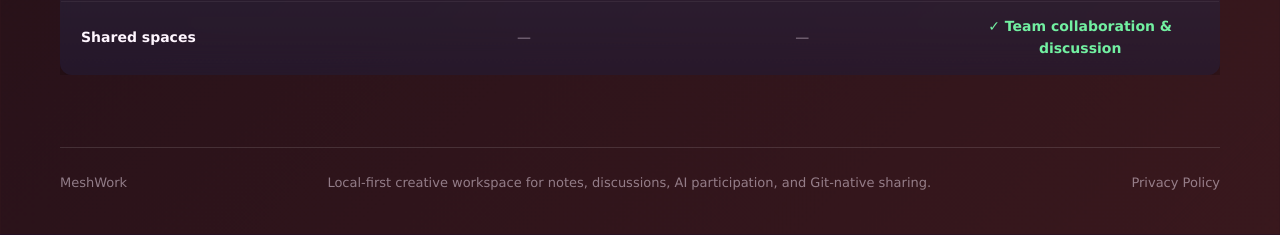
==== commit 10d52909: "update" ====
--- a/index.html
+++ b/index.html
@@ -28,6 +28,8 @@
         <a href="#flow" data-i18n="nav.flow"></a>
         <a href="#gallery" data-i18n="nav.gallery"></a>
         <a href="#comparison" data-i18n="nav.comparison"></a>
+        <a href="#roadmap" data-i18n="nav.roadmap"></a>
+        <a href="#pricing" data-i18n="nav.pricing"></a>
         <a href="manual.html" data-i18n="nav.manual"></a>
       </nav>
       <div class="language-switch" aria-label="Language switch">
@@ -232,16 +234,24 @@
           </article>
           <article class="highlight-card" data-reveal>
             <span class="card-index">07</span>
+            <h3 data-i18n="highlights.knowledgeTools.title"></h3>
+            <p data-i18n="highlights.knowledgeTools.body"></p>
+            <div class="highlight-tools-grid" aria-label="Knowledge tools">
+              <!-- 工具列表将通过 JavaScript 动态生成 -->
+            </div>
+          </article>
+          <article class="highlight-card" data-reveal>
+            <span class="card-index">08</span>
             <h3 data-i18n="highlights.search.title"></h3>
             <p data-i18n="highlights.search.body"></p>
           </article>
           <article class="highlight-card" data-reveal>
-            <span class="card-index">08</span>
+            <span class="card-index">09</span>
             <h3 data-i18n="highlights.git.title"></h3>
             <p data-i18n="highlights.git.body"></p>
           </article>
           <article class="highlight-card china-feature" data-reveal>
-            <span class="card-index">09</span>
+            <span class="card-index">10</span>
             <h3 data-i18n="highlights.proxy.title"></h3>
             <p data-i18n="highlights.proxy.body"></p>
             <div class="highlight-tags" aria-label="Proxy capabilities">
@@ -251,7 +261,7 @@
             </div>
           </article>
           <article class="highlight-card" data-reveal>
-            <span class="card-index">10</span>
+            <span class="card-index">11</span>
             <h3 data-i18n="highlights.linkedDocuments.title"></h3>
             <p data-i18n="highlights.linkedDocuments.body"></p>
           </article>
@@ -517,6 +527,95 @@
           </table>
         </div>
       </section>
+
+      <section
+        id="roadmap"
+        class="roadmap-section section-wrap"
+        aria-labelledby="roadmap-title"
+      >
+        <div class="section-heading centered" data-reveal>
+          <span class="section-kicker" data-i18n="roadmap.kicker"></span>
+          <h2 id="roadmap-title" data-i18n="roadmap.title"></h2>
+          <p class="section-body" data-i18n="roadmap.body"></p>
+        </div>
+
+        <div class="roadmap-grid" data-reveal>
+          <article class="roadmap-card">
+            <div class="roadmap-icon plugin-icon">
+              <svg viewBox="0 0 24 24" fill="none" xmlns="http://www.w3.org/2000/svg">
+                <path d="M12 2L2 7l10 5 10-5-10-5zM2 17l10 5 10-5M2 12l10 5 10-5" stroke="currentColor" stroke-width="2" stroke-linecap="round" stroke-linejoin="round"/>
+              </svg>
+            </div>
+            <h3 data-i18n="roadmap.pluginTitle"></h3>
+            <p data-i18n="roadmap.pluginBody"></p>
+          </article>
+
+          <article class="roadmap-card">
+            <div class="roadmap-icon apple-icon">
+              <svg viewBox="0 0 24 24" fill="none" xmlns="http://www.w3.org/2000/svg">
+                <path d="M12 2C6.48 2 2 6.48 2 12s4.48 10 10 10 10-4.48 10-10S17.52 2 12 2z" stroke="currentColor" stroke-width="2"/>
+                <path d="M12 6v6l4 2" stroke="currentColor" stroke-width="2" stroke-linecap="round"/>
+              </svg>
+            </div>
+            <h3 data-i18n="roadmap.nativeTitle"></h3>
+            <p data-i18n="roadmap.nativeBody"></p>
+          </article>
+        </div>
+      </section>
+
+      <section
+        id="pricing"
+        class="pricing-section section-wrap"
+        aria-labelledby="pricing-title"
+      >
+        <div class="section-heading centered" data-reveal>
+          <span class="section-kicker" data-i18n="pricing.kicker"></span>
+          <h2 id="pricing-title" data-i18n="pricing.title"></h2>
+          <p class="section-body" data-i18n="pricing.body"></p>
+        </div>
+
+        <div class="pricing-table-wrapper" data-reveal>
+          <table class="pricing-table">
+            <thead>
+              <tr>
+                <th data-i18n="pricing.table.feature"></th>
+                <th class="tier-free">
+                  <span class="tier-name" data-i18n="pricing.table.free"></span>
+                  <span class="tier-price">$0</span>
+                </th>
+                <th class="tier-creator">
+                  <span class="tier-name" data-i18n="pricing.table.creator"></span>
+                  <span class="tier-price">$3.99</span>
+                </th>
+                <th class="tier-studio">
+                  <span class="tier-name" data-i18n="pricing.table.studio"></span>
+                  <span class="tier-price">$9.99</span>
+                </th>
+              </tr>
+            </thead>
+            <tbody>
+              <tr>
+                <td data-i18n="pricing.features.privateKnowledgeBase.name"></td>
+                <td class="feature-included" data-i18n="pricing.features.privateKnowledgeBase.free"></td>
+                <td class="feature-included" data-i18n="pricing.features.privateKnowledgeBase.creator"></td>
+                <td class="feature-included" data-i18n="pricing.features.privateKnowledgeBase.studio"></td>
+              </tr>
+              <tr>
+                <td data-i18n="pricing.features.documentAssistant.name"></td>
+                <td class="feature-excluded">—</td>
+                <td class="feature-included" data-i18n="pricing.features.documentAssistant.creator"></td>
+                <td class="feature-included" data-i18n="pricing.features.documentAssistant.studio"></td>
+              </tr>
+              <tr>
+                <td data-i18n="pricing.features.sharedSpace.name"></td>
+                <td class="feature-excluded">—</td>
+                <td class="feature-excluded">—</td>
+                <td class="feature-included" data-i18n="pricing.features.sharedSpace.studio"></td>
+              </tr>
+            </tbody>
+          </table>
+        </div>
+      </section>
     </main>
 
     <footer class="site-footer">
--- a/styles.css
+++ b/styles.css
@@ -831,6 +831,69 @@
   font-weight: 800;
 }
 
+.highlight-tools {
+  margin-top: auto;
+  padding-top: 16px;
+}
+
+.highlight-tools code {
+  display: block;
+  padding: 12px 14px;
+  border: 1px solid rgba(125, 232, 255, 0.2);
+  border-radius: 8px;
+  color: rgba(125, 232, 255, 0.9);
+  background: rgba(125, 232, 255, 0.08);
+  font-size: 11px;
+  font-weight: 600;
+  font-family: 'SF Mono', 'Monaco', 'Inconsolata', 'Roboto Mono', monospace;
+  line-height: 1.6;
+  letter-spacing: 0.02em;
+}
+
+.highlight-tools-grid {
+  display: grid;
+  grid-template-columns: 1fr 1fr;
+  gap: 8px 16px;
+  margin-top: auto;
+  padding-top: 16px;
+}
+
+.highlight-tool-item {
+  display: flex;
+  align-items: center;
+  gap: 8px;
+  padding: 6px 10px;
+  border: 1px solid rgba(125, 232, 255, 0.15);
+  border-radius: 6px;
+  background: rgba(125, 232, 255, 0.05);
+  font-size: 11px;
+  transition: background 0.2s ease, border-color 0.2s ease;
+}
+
+.highlight-tool-item:hover {
+  background: rgba(125, 232, 255, 0.1);
+  border-color: rgba(125, 232, 255, 0.3);
+}
+
+.highlight-tool-item code {
+  display: inline;
+  padding: 3px 7px;
+  border: none;
+  border-radius: 4px;
+  color: #7de8ff;
+  background: rgba(125, 232, 255, 0.15);
+  font-family: 'SF Mono', 'Monaco', 'Inconsolata', 'Roboto Mono', monospace;
+  font-weight: 700;
+  font-size: 10px;
+  line-height: 1;
+  margin: 0;
+}
+
+.highlight-tool-item span {
+  color: rgba(255, 246, 255, 0.75);
+  font-weight: 500;
+}
+
 .flow-stage {
   display: grid;
   grid-template-columns: minmax(320px, 1fr) minmax(280px, 0.8fr);
@@ -1682,3 +1745,349 @@
 .feature-commands::after {
   background: linear-gradient(90deg, #7de8ff, #ff75ca, #ffb15d) !important;
 }
+
+/* Roadmap Section */
+.roadmap-section {
+  padding: 92px 0 72px;
+}
+
+.roadmap-grid {
+  display: grid;
+  grid-template-columns: repeat(2, minmax(0, 1fr));
+  gap: 24px;
+  margin-top: 48px;
+}
+
+.roadmap-card {
+  position: relative;
+  display: grid;
+  gap: 20px;
+  padding: 32px;
+  border: 1px solid var(--line);
+  border-radius: 12px;
+  background:
+    linear-gradient(
+      180deg,
+      rgba(255, 255, 255, 0.08),
+      rgba(255, 255, 255, 0.025)
+    ),
+    rgba(21, 14, 42, 0.56);
+  box-shadow: var(--shadow);
+  backdrop-filter: blur(22px);
+  transition:
+    transform 280ms ease,
+    box-shadow 280ms ease;
+}
+
+.roadmap-card::before {
+  position: absolute;
+  inset: 0;
+  z-index: -1;
+  content: "";
+  background:
+    radial-gradient(
+      circle at 12% 12%,
+      rgba(169, 98, 255, 0.12),
+      transparent 38%
+    ),
+    radial-gradient(
+      circle at 88% 88%,
+      rgba(125, 232, 255, 0.1),
+      transparent 38%
+    );
+  opacity: 0.8;
+}
+
+.roadmap-card:hover {
+  transform: translateY(-4px);
+  box-shadow: 0 32px 100px rgba(0, 0, 0, 0.48);
+}
+
+.roadmap-icon {
+  display: grid;
+  width: 56px;
+  height: 56px;
+  place-items: center;
+  border: 1px solid rgba(255, 255, 255, 0.16);
+  border-radius: 12px;
+  background:
+    linear-gradient(
+      135deg,
+      rgba(255, 255, 255, 0.12),
+      rgba(255, 255, 255, 0.04)
+    ),
+    rgba(21, 14, 42, 0.56);
+}
+
+.roadmap-icon svg {
+  width: 28px;
+  height: 28px;
+}
+
+.plugin-icon {
+  color: var(--purple);
+  background: linear-gradient(
+    135deg,
+    rgba(169, 98, 255, 0.2),
+    rgba(169, 98, 255, 0.08)
+  );
+}
+
+.apple-icon {
+  color: var(--pink);
+  background: linear-gradient(
+    135deg,
+    rgba(255, 117, 202, 0.2),
+    rgba(255, 117, 202, 0.08)
+  );
+}
+
+.roadmap-card h3 {
+  margin: 0;
+  font-size: 20px;
+  font-weight: 800;
+  color: var(--text);
+}
+
+.roadmap-card p {
+  margin: 0;
+  color: var(--muted);
+  font-size: 16px;
+  line-height: 1.72;
+}
+
+.section-body {
+  max-width: 680px;
+  margin-right: auto;
+  margin-left: auto;
+  color: var(--muted);
+  font-size: clamp(17px, 1.6vw, 21px);
+  line-height: 1.8;
+}
+
+@media (max-width: 900px) {
+  .roadmap-grid {
+    grid-template-columns: 1fr;
+  }
+}
+
+@media (max-width: 620px) {
+  .roadmap-section {
+    padding: 66px 0 52px;
+  }
+
+  .roadmap-grid {
+    gap: 16px;
+    margin-top: 32px;
+  }
+
+  .roadmap-card {
+    padding: 24px;
+  }
+
+  .roadmap-icon {
+    width: 48px;
+    height: 48px;
+  }
+
+  .roadmap-icon svg {
+    width: 24px;
+    height: 24px;
+  }
+
+  .roadmap-card h3 {
+    font-size: 18px;
+  }
+
+  .roadmap-card p {
+    font-size: 15px;
+  }
+}
+
+/* Pricing Section */
+.pricing-section {
+  padding: 92px 0 72px;
+}
+
+.pricing-table-wrapper {
+  margin-top: 48px;
+  overflow-x: auto;
+}
+
+.pricing-table {
+  width: 100%;
+  min-width: 720px;
+  border-collapse: collapse;
+  background:
+    linear-gradient(
+      180deg,
+      rgba(255, 255, 255, 0.105),
+      rgba(255, 255, 255, 0.035)
+    ),
+    rgba(21, 14, 42, 0.56);
+  border: 1px solid var(--line);
+  border-radius: 12px;
+  overflow: hidden;
+  box-shadow: var(--shadow);
+  backdrop-filter: blur(22px);
+}
+
+.pricing-table thead {
+  background: rgba(169, 98, 255, 0.15);
+  border-bottom: 1px solid var(--line);
+}
+
+.pricing-table th {
+  padding: 20px 16px;
+  text-align: center;
+  font-size: 14px;
+  font-weight: 800;
+  letter-spacing: 0.05em;
+  text-transform: uppercase;
+  color: var(--text);
+  position: relative;
+}
+
+.pricing-table th:first-child {
+  text-align: left;
+  width: 28%;
+  font-size: 13px;
+  color: var(--faint);
+}
+
+.pricing-table th:not(:first-child) {
+  width: 24%;
+}
+
+.tier-name {
+  display: block;
+  font-size: 16px;
+  margin-bottom: 4px;
+}
+
+.tier-price {
+  display: block;
+  font-size: 28px;
+  font-weight: 900;
+  background: linear-gradient(135deg, #fff4ff, #ff8ed6);
+  -webkit-background-clip: text;
+  -webkit-text-fill-color: transparent;
+  background-clip: text;
+}
+
+.tier-badge {
+  display: inline-block;
+  margin-top: 8px;
+  padding: 4px 12px;
+  border: 1px solid rgba(255, 117, 202, 0.4);
+  border-radius: 999px;
+  font-size: 11px;
+  font-weight: 800;
+  color: #ff75ca;
+  background: rgba(255, 117, 202, 0.15);
+}
+
+.tier-creator {
+  background: rgba(255, 117, 202, 0.1);
+}
+
+.tier-studio {
+  background: rgba(125, 232, 255, 0.1);
+}
+
+.pricing-table tbody tr {
+  border-bottom: 1px solid rgba(255, 255, 255, 0.06);
+}
+
+.pricing-table tbody tr:last-child {
+  border-bottom: none;
+}
+
+.pricing-table td {
+  padding: 14px 16px;
+  font-size: 14px;
+  line-height: 1.6;
+}
+
+.pricing-table td:first-child {
+  font-weight: 600;
+  color: var(--text);
+  padding-left: 20px;
+}
+
+.pricing-table td:not(:first-child) {
+  text-align: center;
+  color: var(--muted);
+}
+
+.feature-included {
+  color: var(--green) !important;
+  font-weight: 600;
+}
+
+.feature-excluded {
+  color: var(--faint) !important;
+  font-weight: 500;
+}
+
+@media (max-width: 900px) {
+  .pricing-table-wrapper {
+    margin-left: calc((100vw - min(1160px, calc(100% - 40px))) / 2 * -1);
+    margin-right: calc((100vw - min(1160px, calc(100% - 40px))) / 2 * -1);
+    padding-left: 20px;
+    padding-right: 20px;
+  }
+
+  .pricing-table {
+    font-size: 13px;
+  }
+
+  .pricing-table th,
+  .pricing-table td {
+    padding: 12px;
+  }
+}
+
+@media (max-width: 620px) {
+  .pricing-section {
+    padding: 66px 0 52px;
+  }
+
+  .pricing-table-wrapper {
+    margin-left: -14px;
+    margin-right: -14px;
+    padding-left: 14px;
+    padding-right: 14px;
+  }
+
+  .pricing-table {
+    min-width: 600px;
+    font-size: 12px;
+  }
+
+  .pricing-table th:first-child,
+  .pricing-table td:first-child {
+    width: auto;
+    font-size: 11px;
+    padding-left: 12px;
+  }
+
+  .pricing-table th:not(:first-child),
+  .pricing-table td:not(:first-child) {
+    padding: 10px 8px;
+    font-size: 11px;
+  }
+
+  .tier-name {
+    font-size: 14px;
+  }
+
+  .tier-price {
+    font-size: 24px;
+  }
+
+  .tier-badge {
+    font-size: 10px;
+    padding: 3px 10px;
+  }
+}
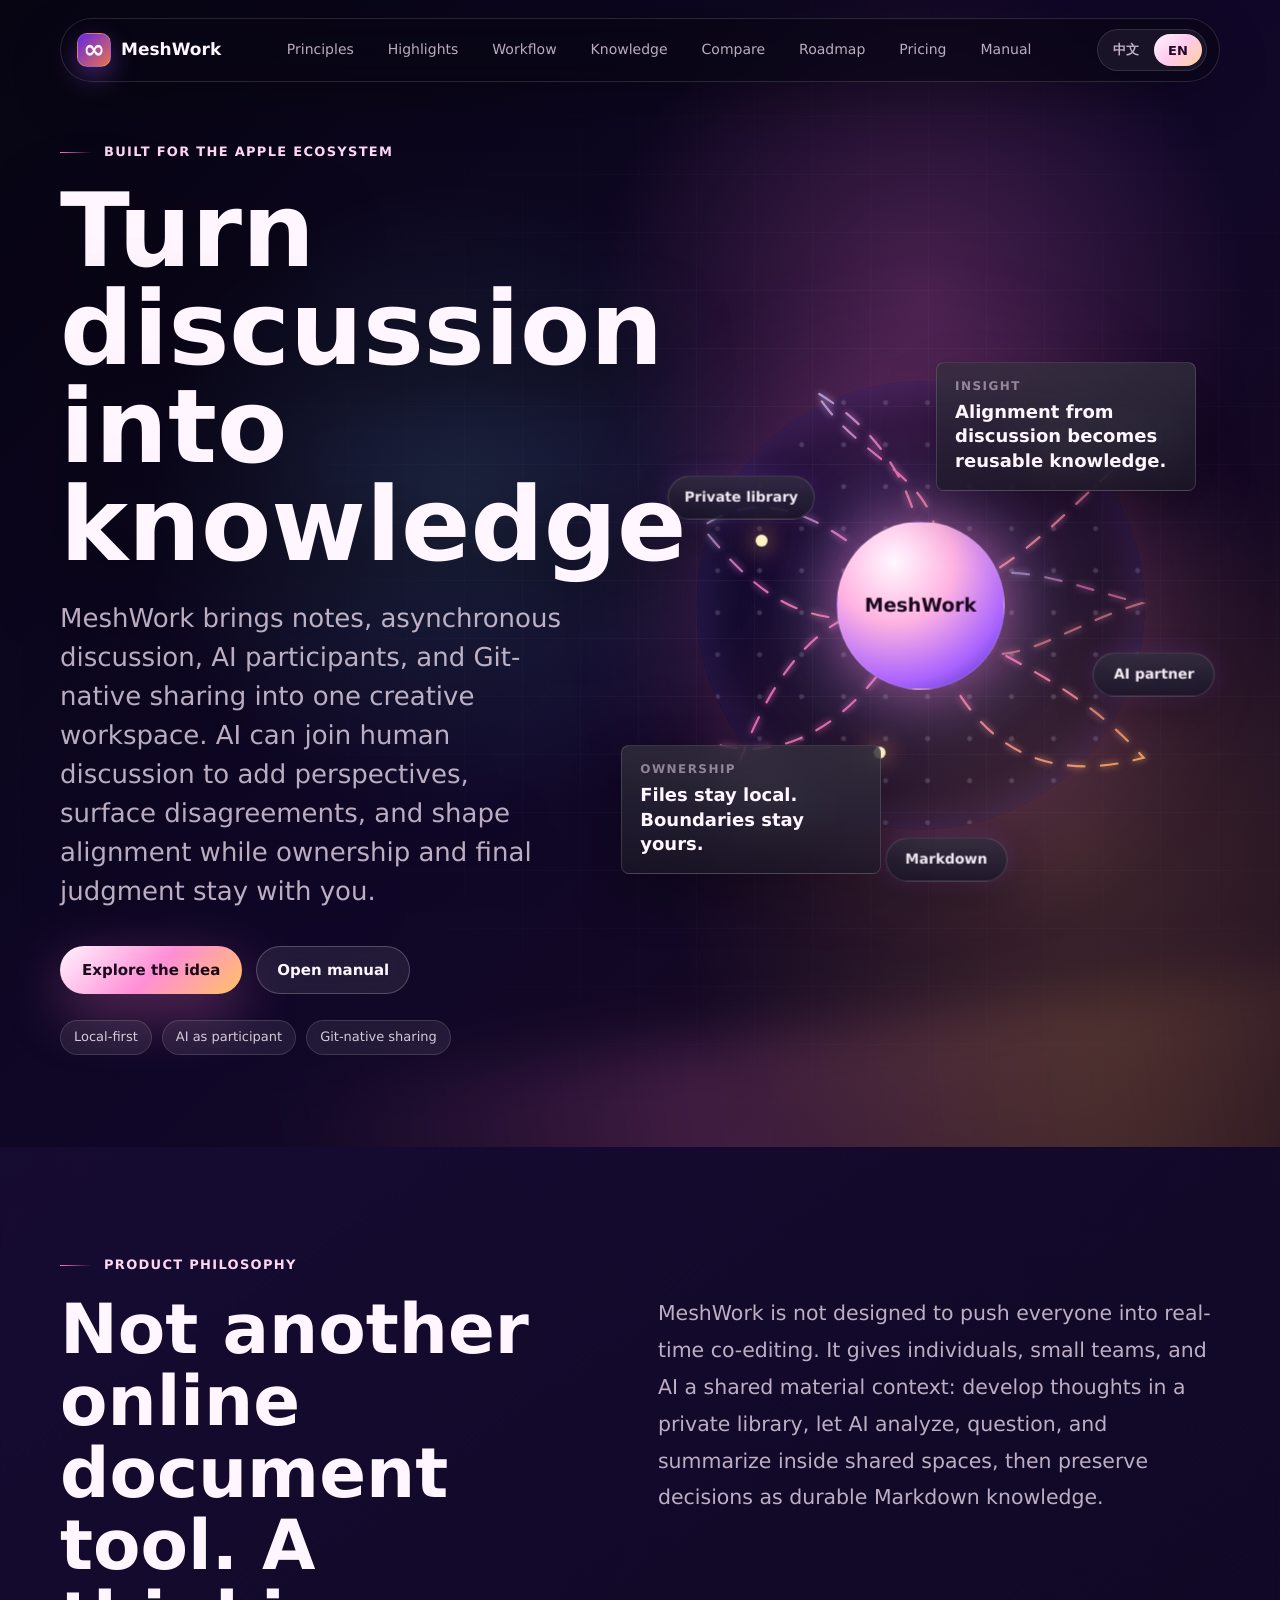
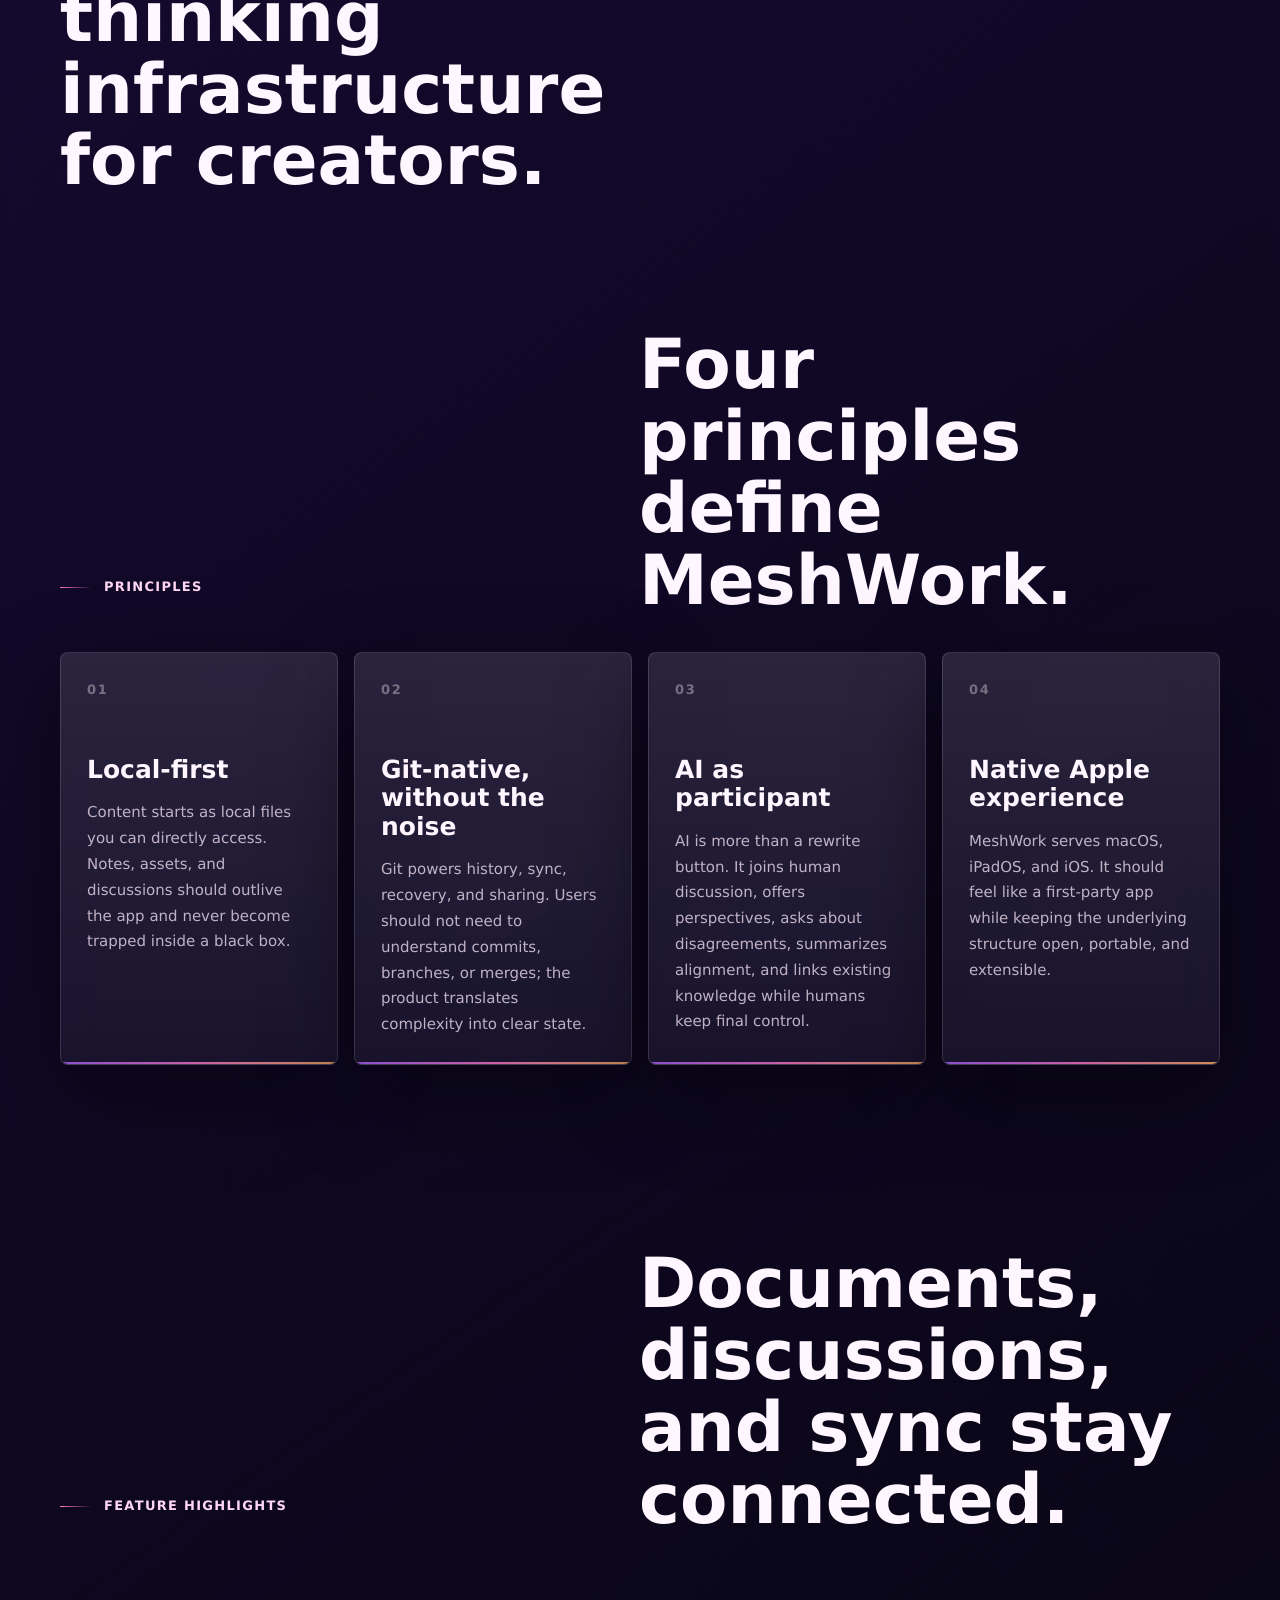
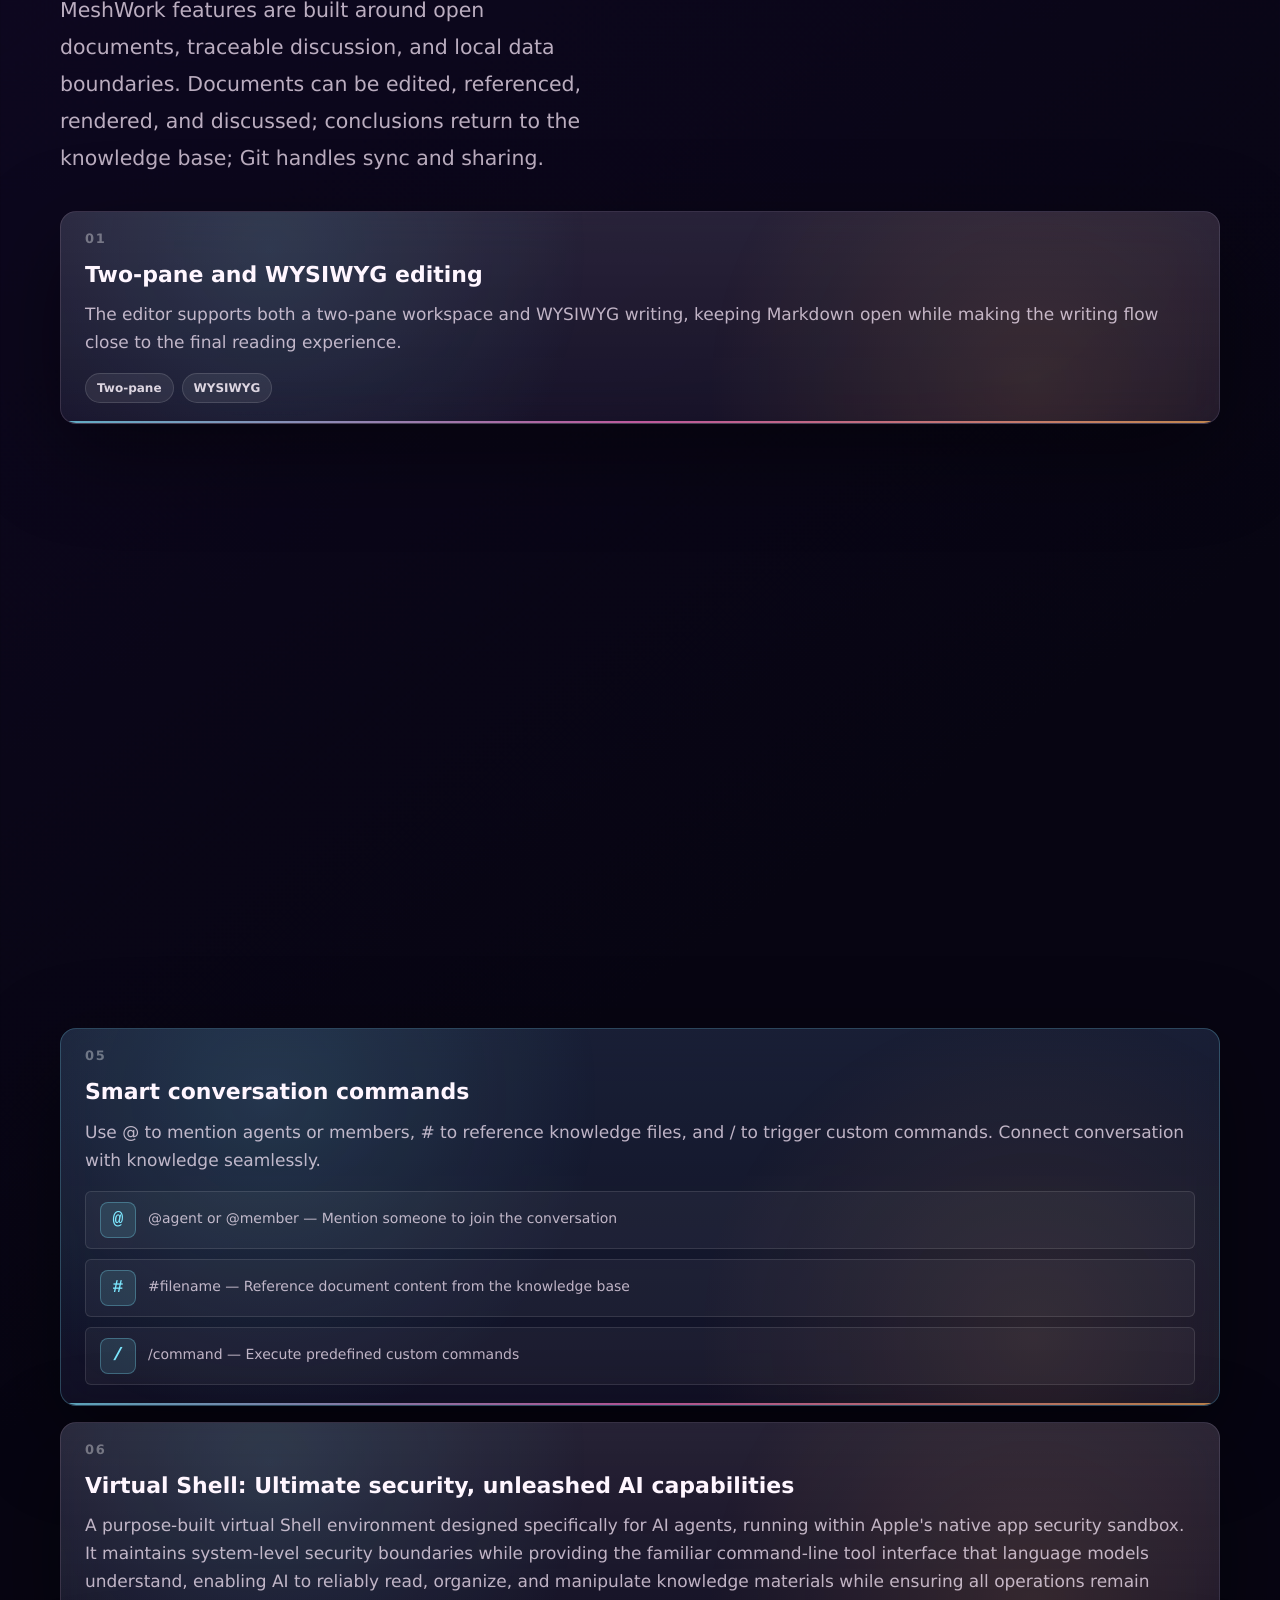
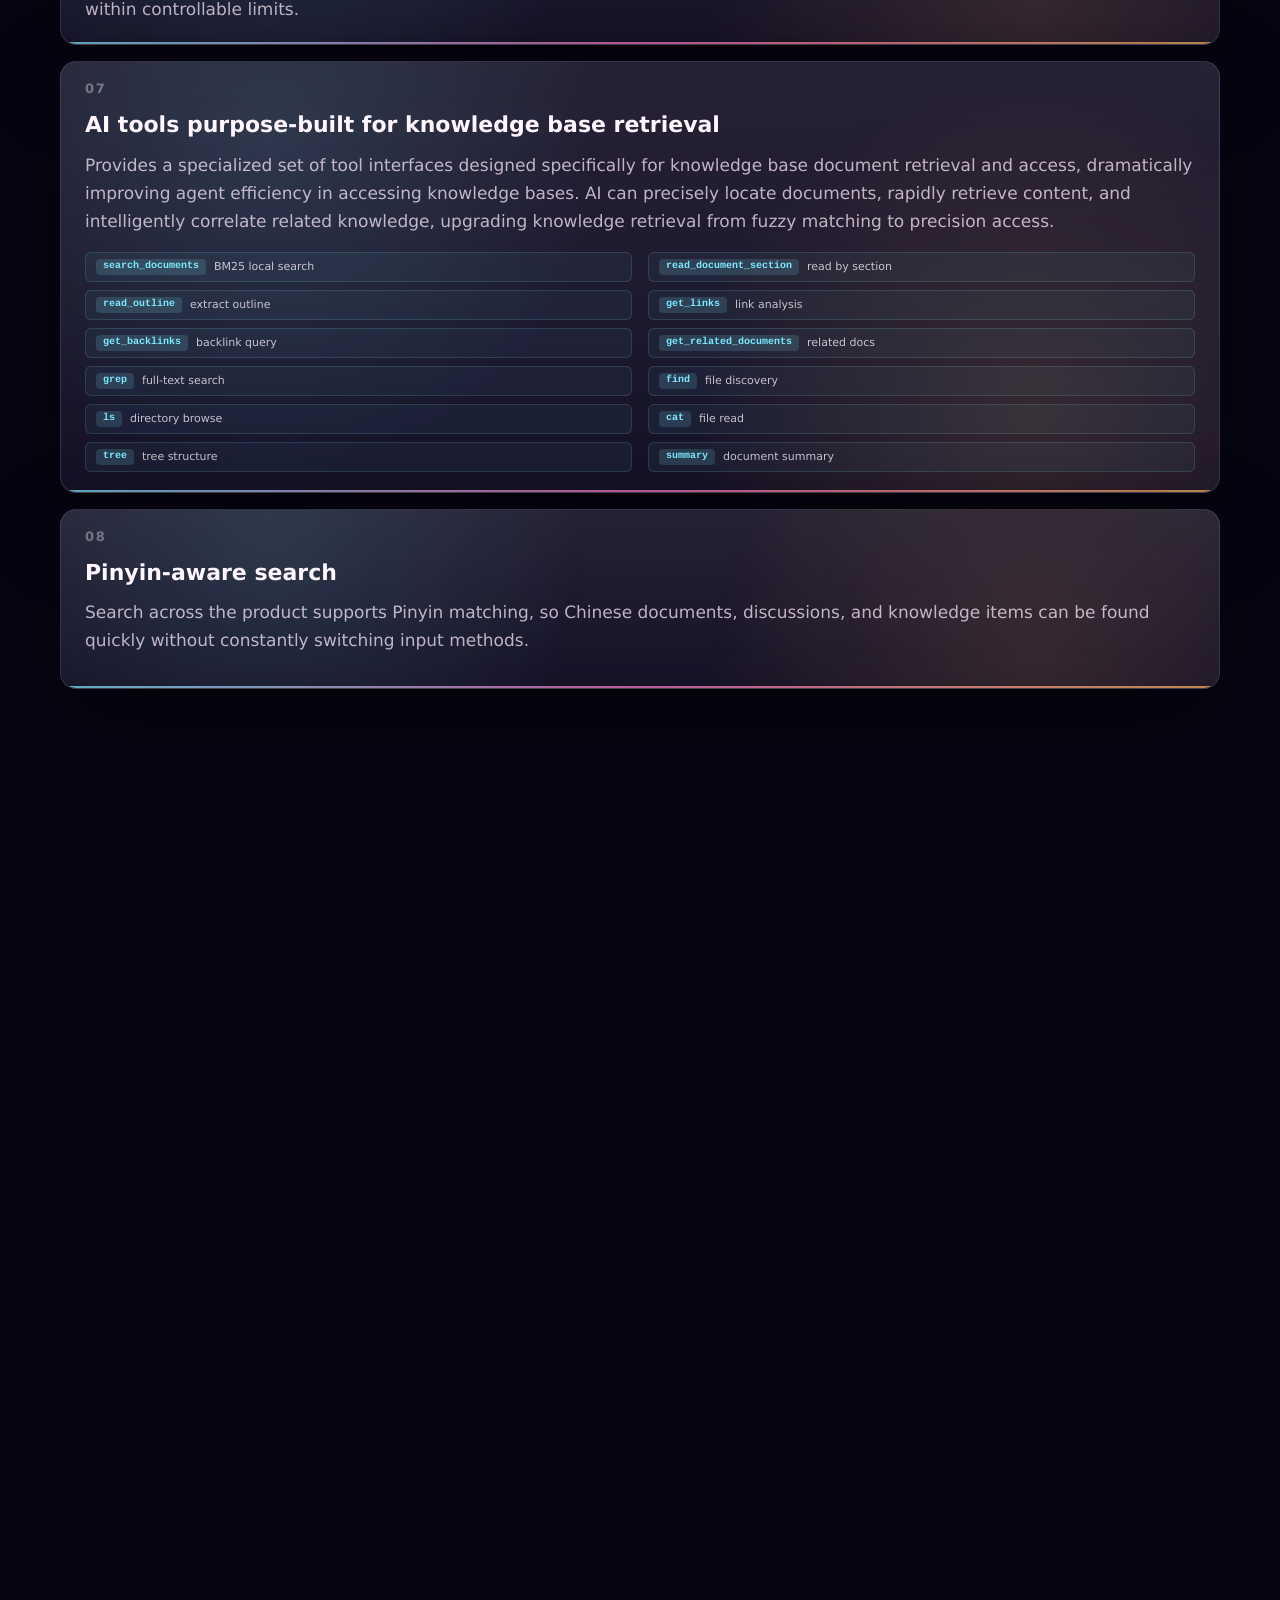
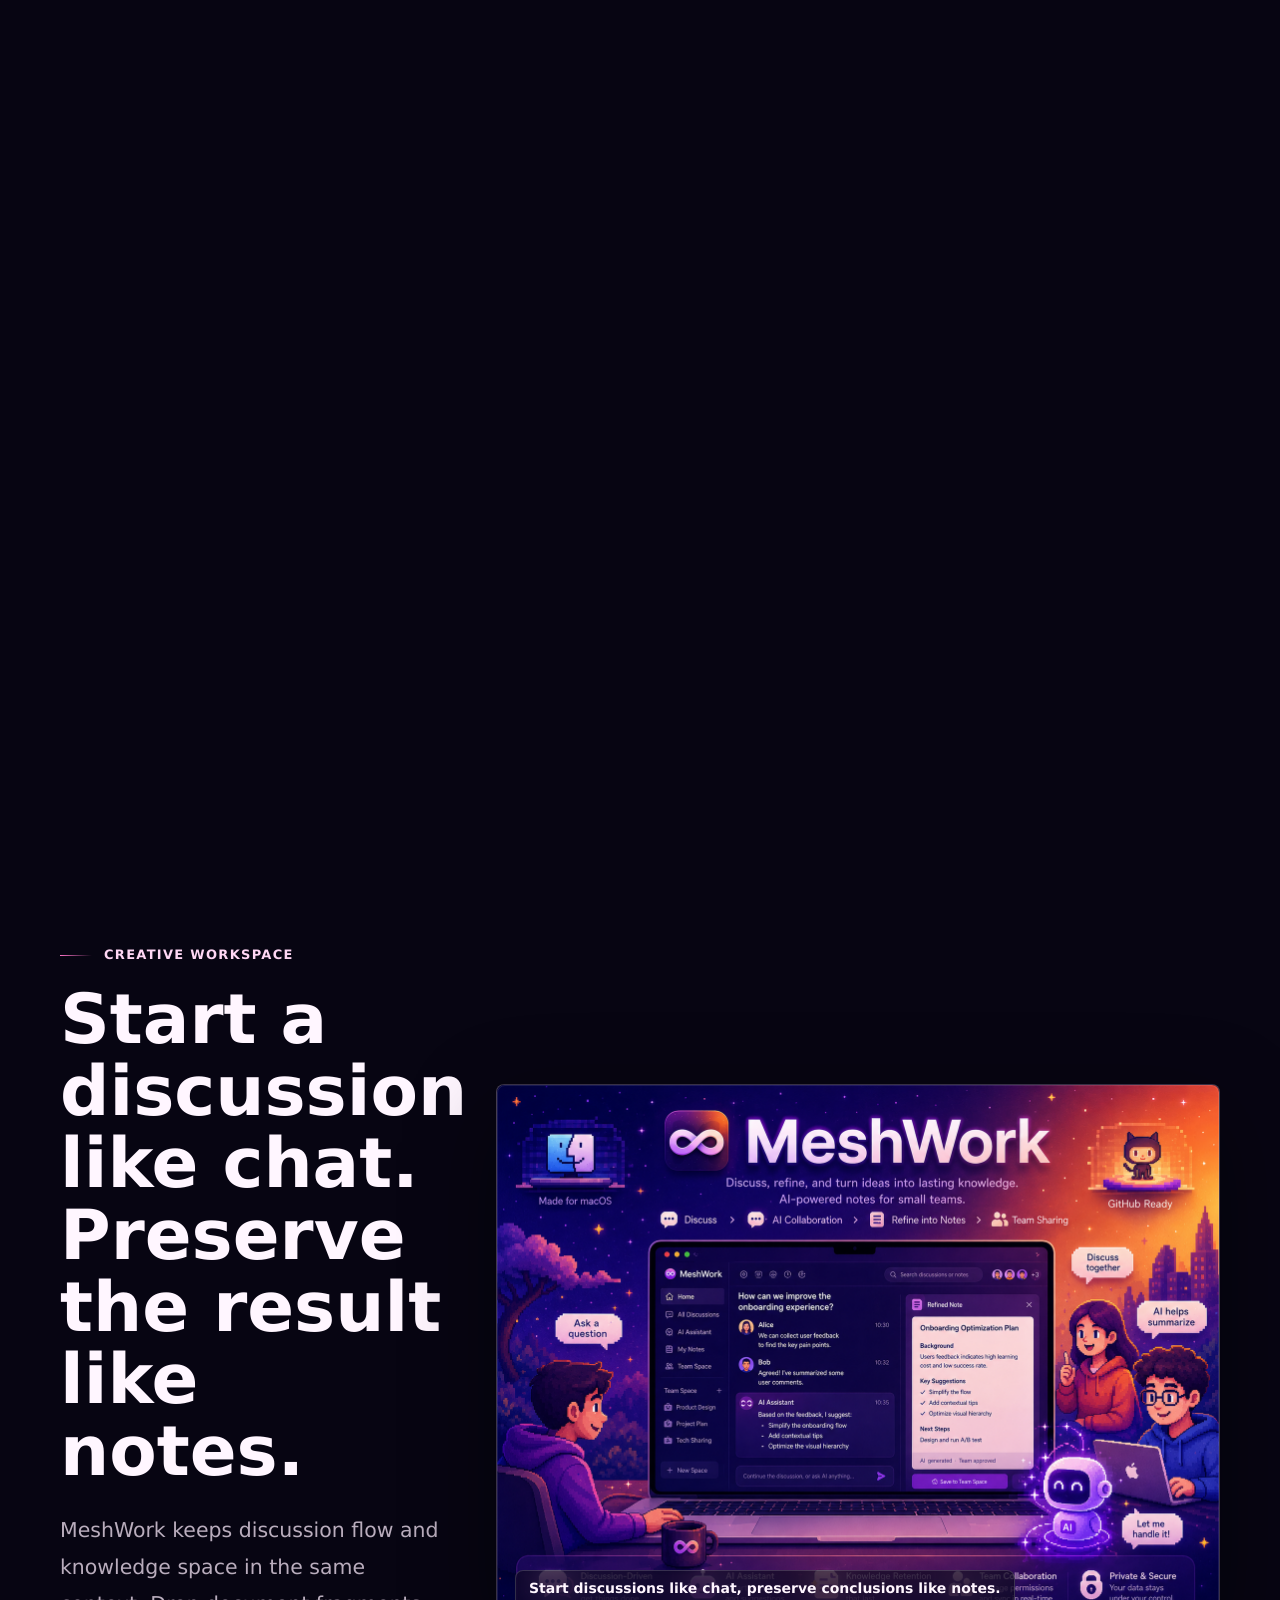
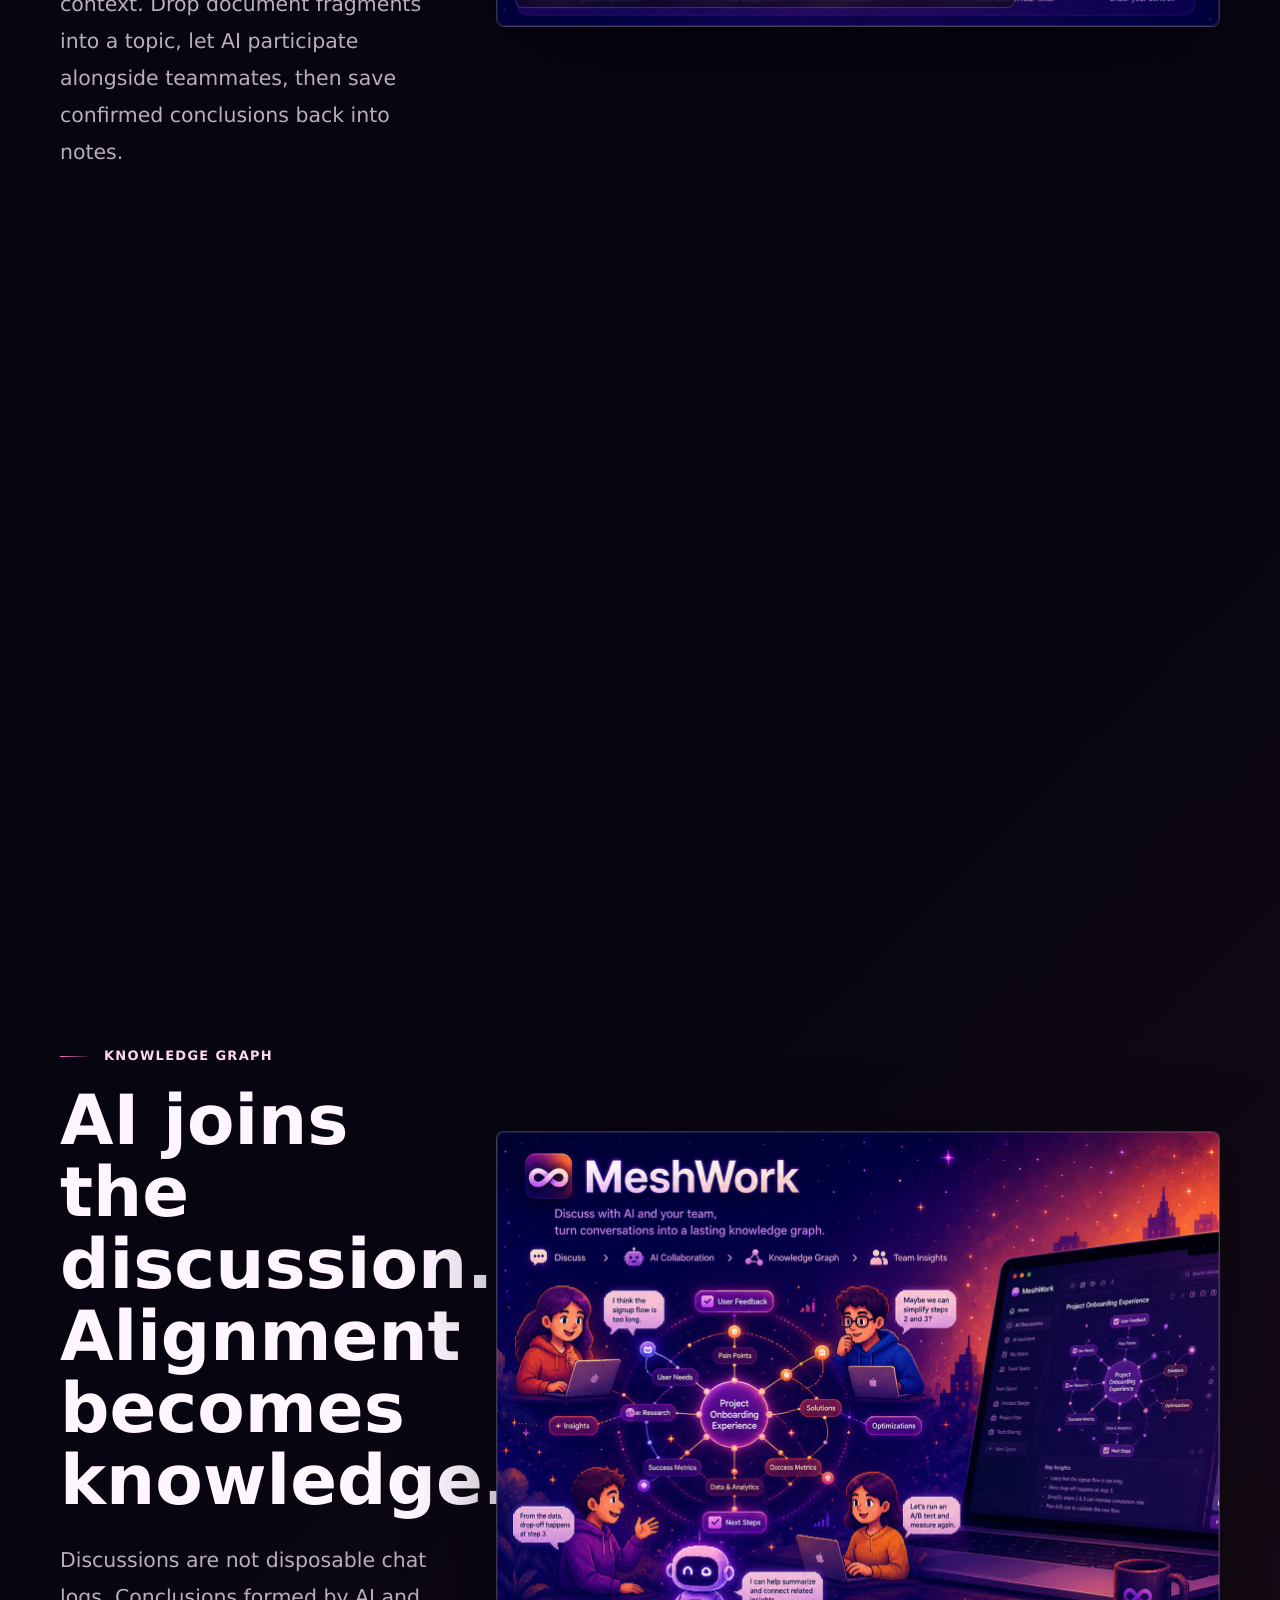
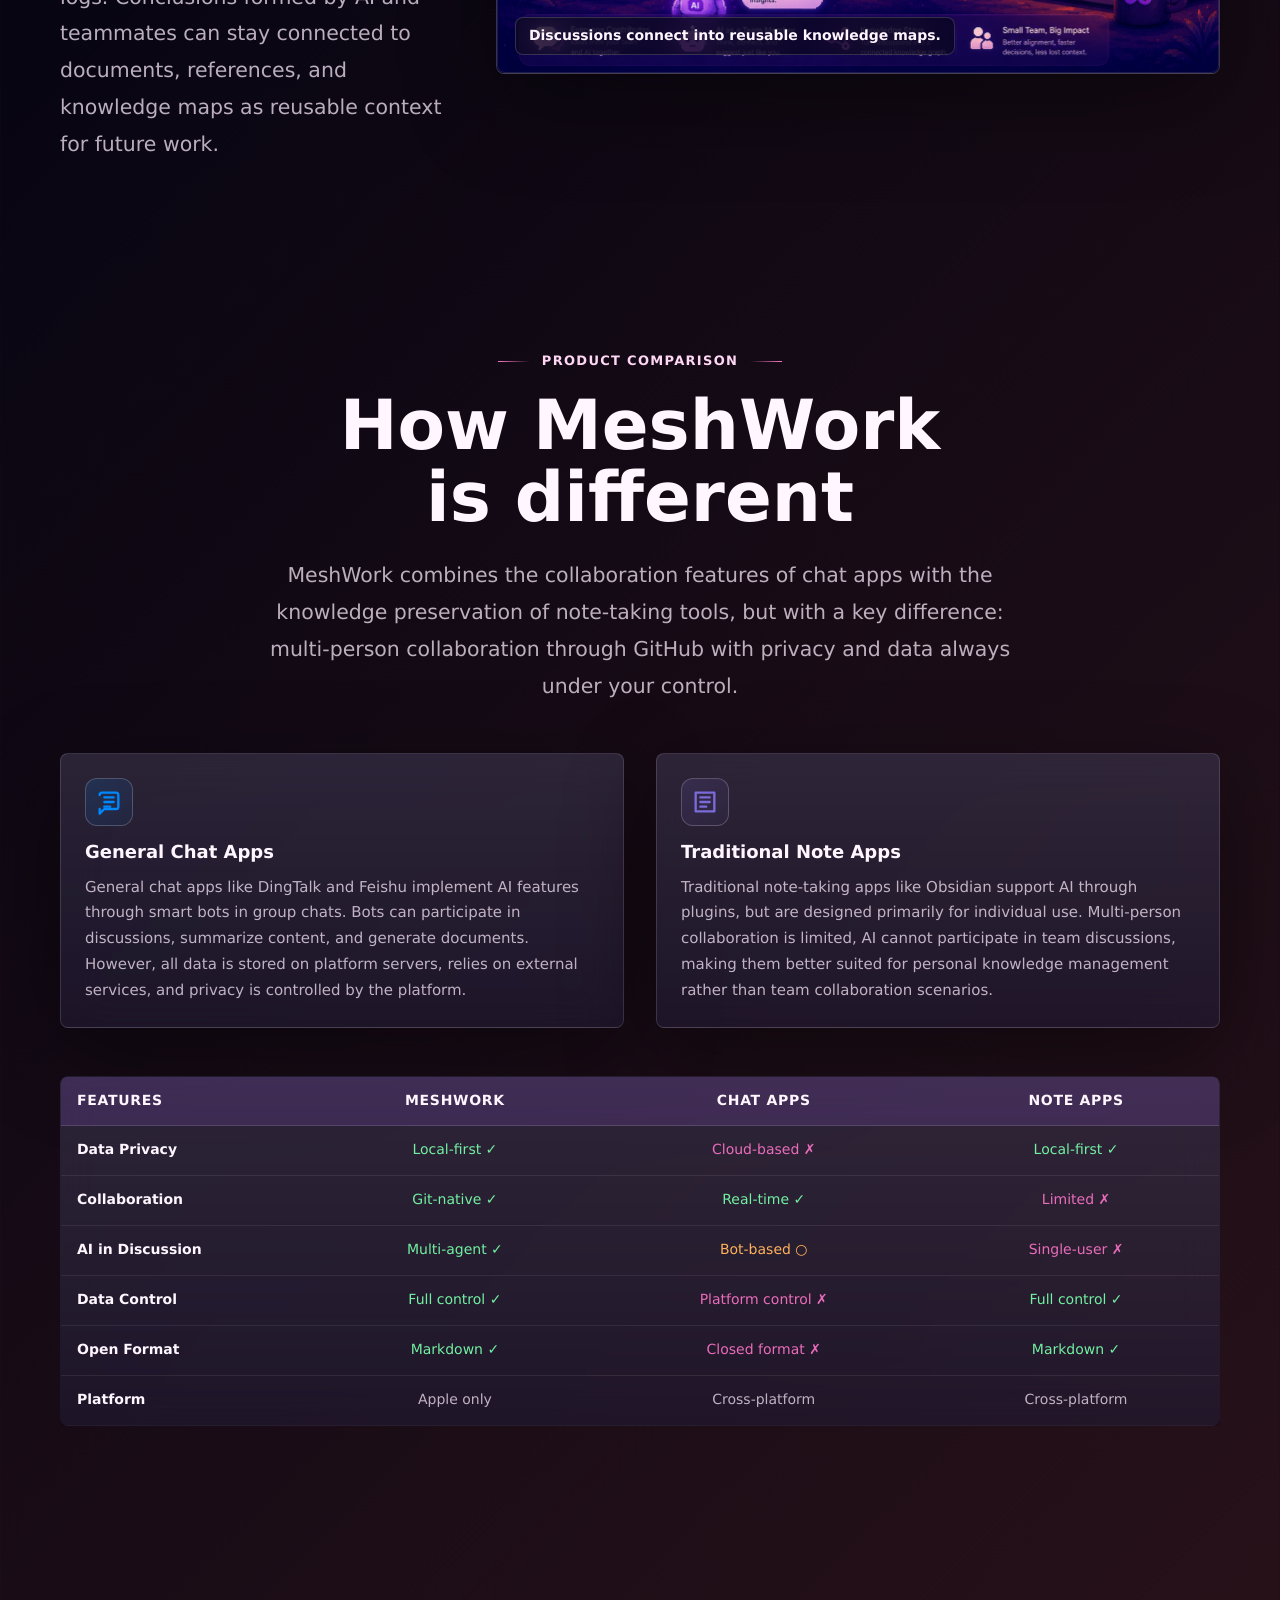
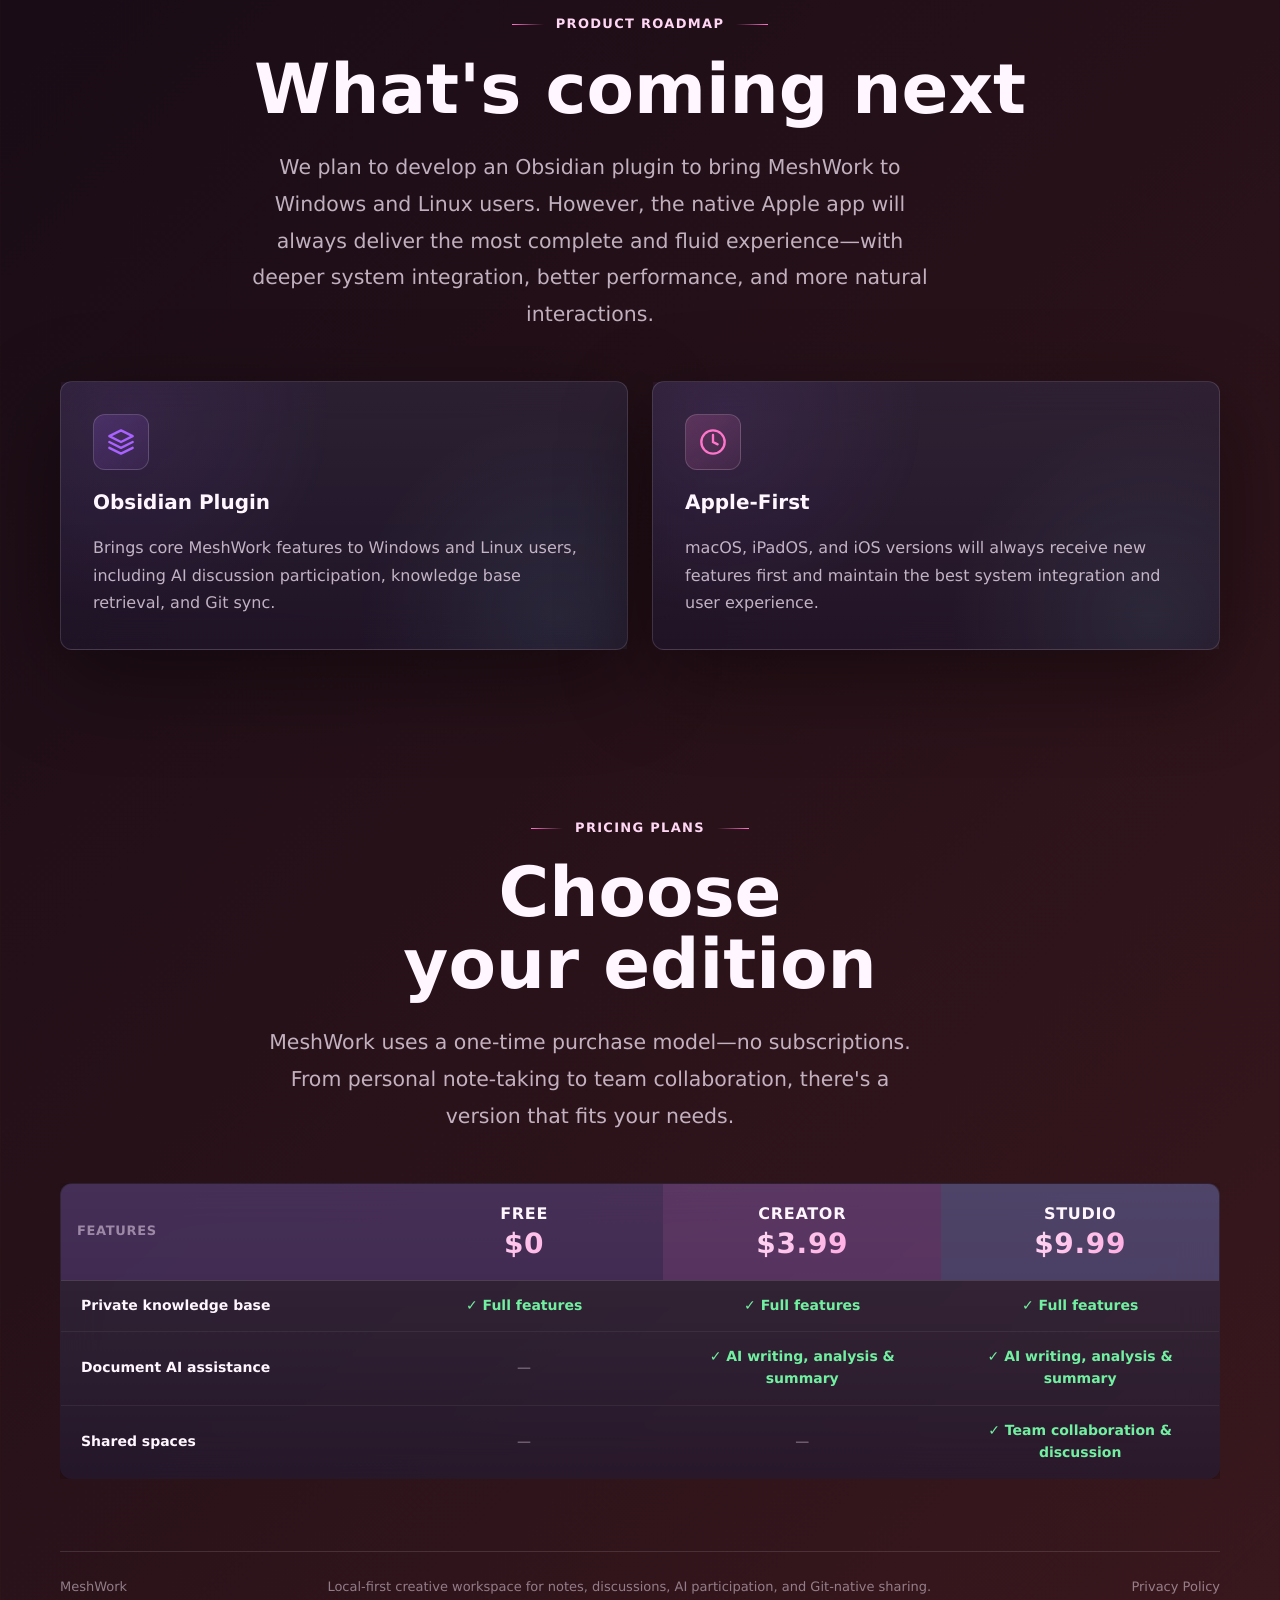
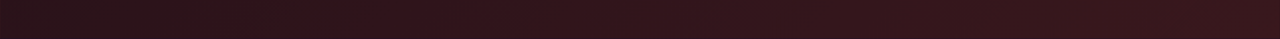
==== commit 5b8bf8aa: "删除关联文档逻辑" ====
--- a/index.html
+++ b/index.html
@@ -260,11 +260,6 @@
               <span data-i18n="highlights.proxy.tagThree"></span>
             </div>
           </article>
-          <article class="highlight-card" data-reveal>
-            <span class="card-index">11</span>
-            <h3 data-i18n="highlights.linkedDocuments.title"></h3>
-            <p data-i18n="highlights.linkedDocuments.body"></p>
-          </article>
         </div>
       </section>
 
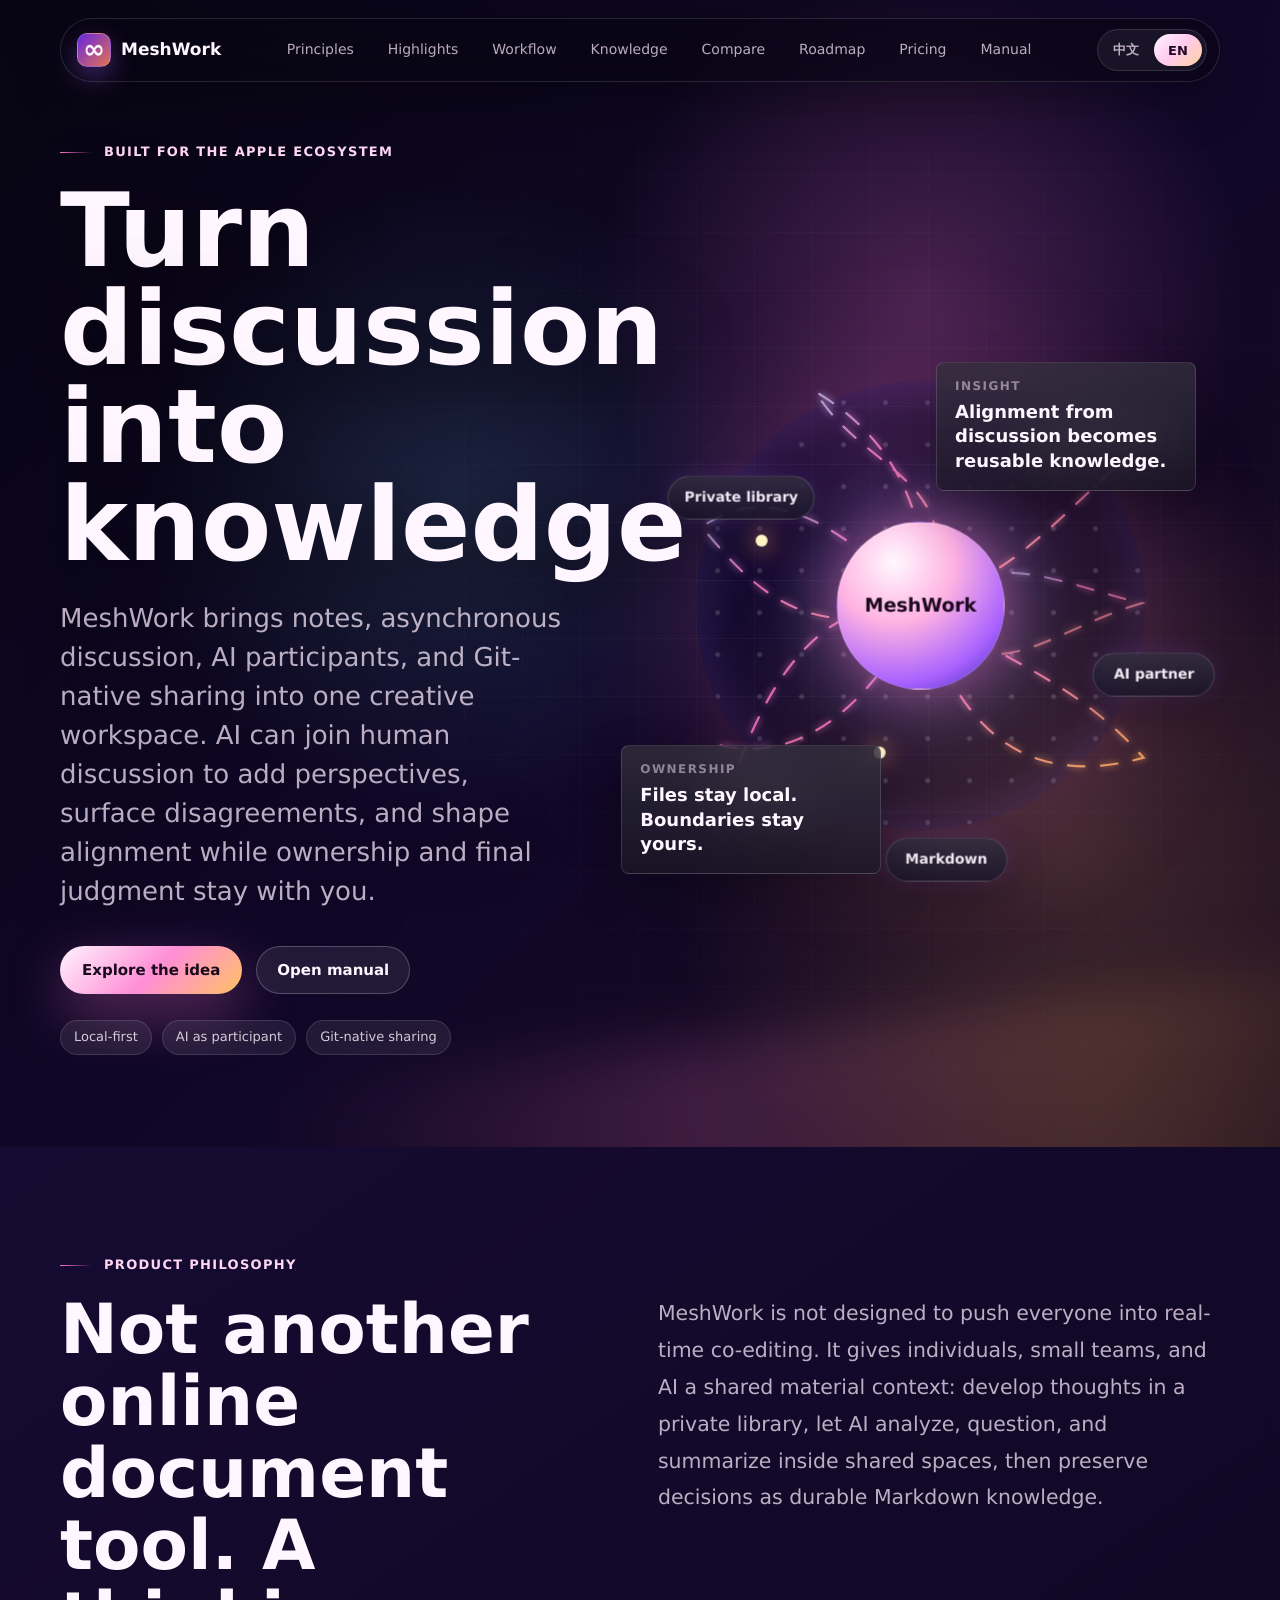
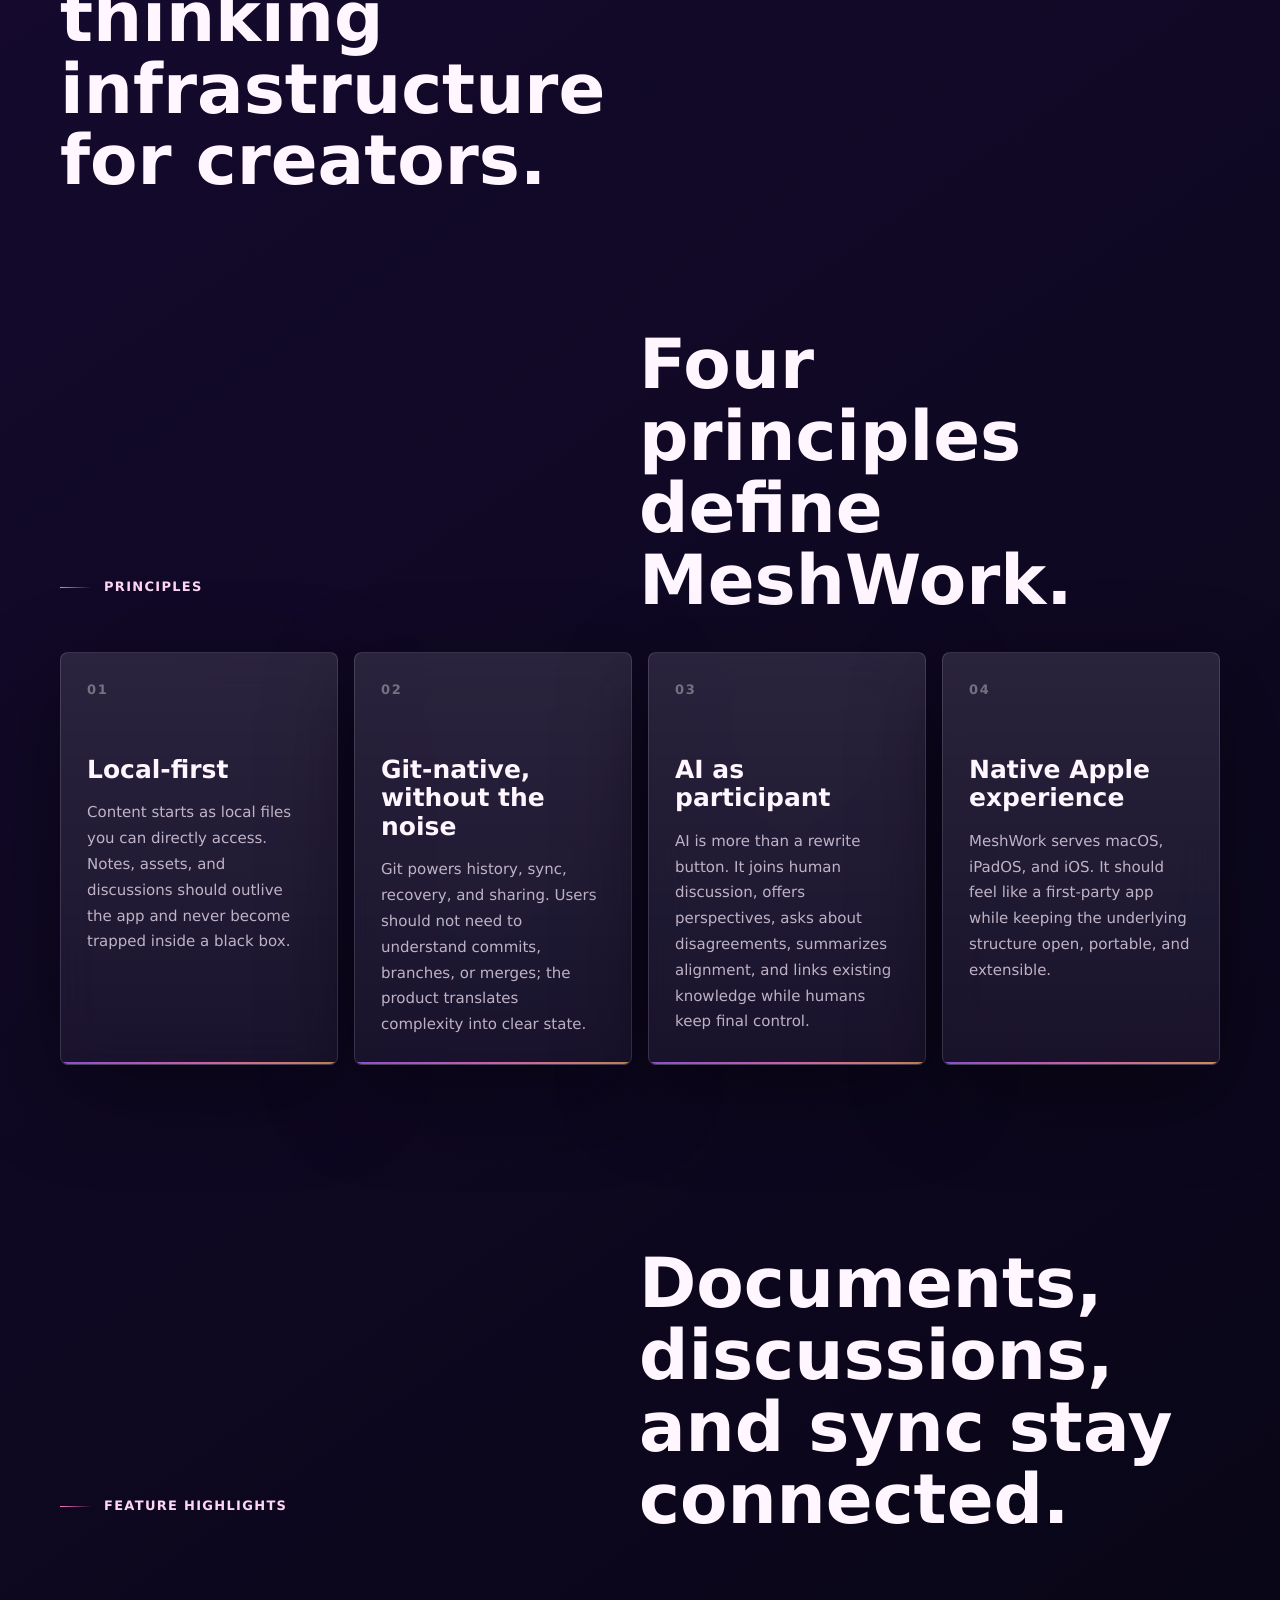
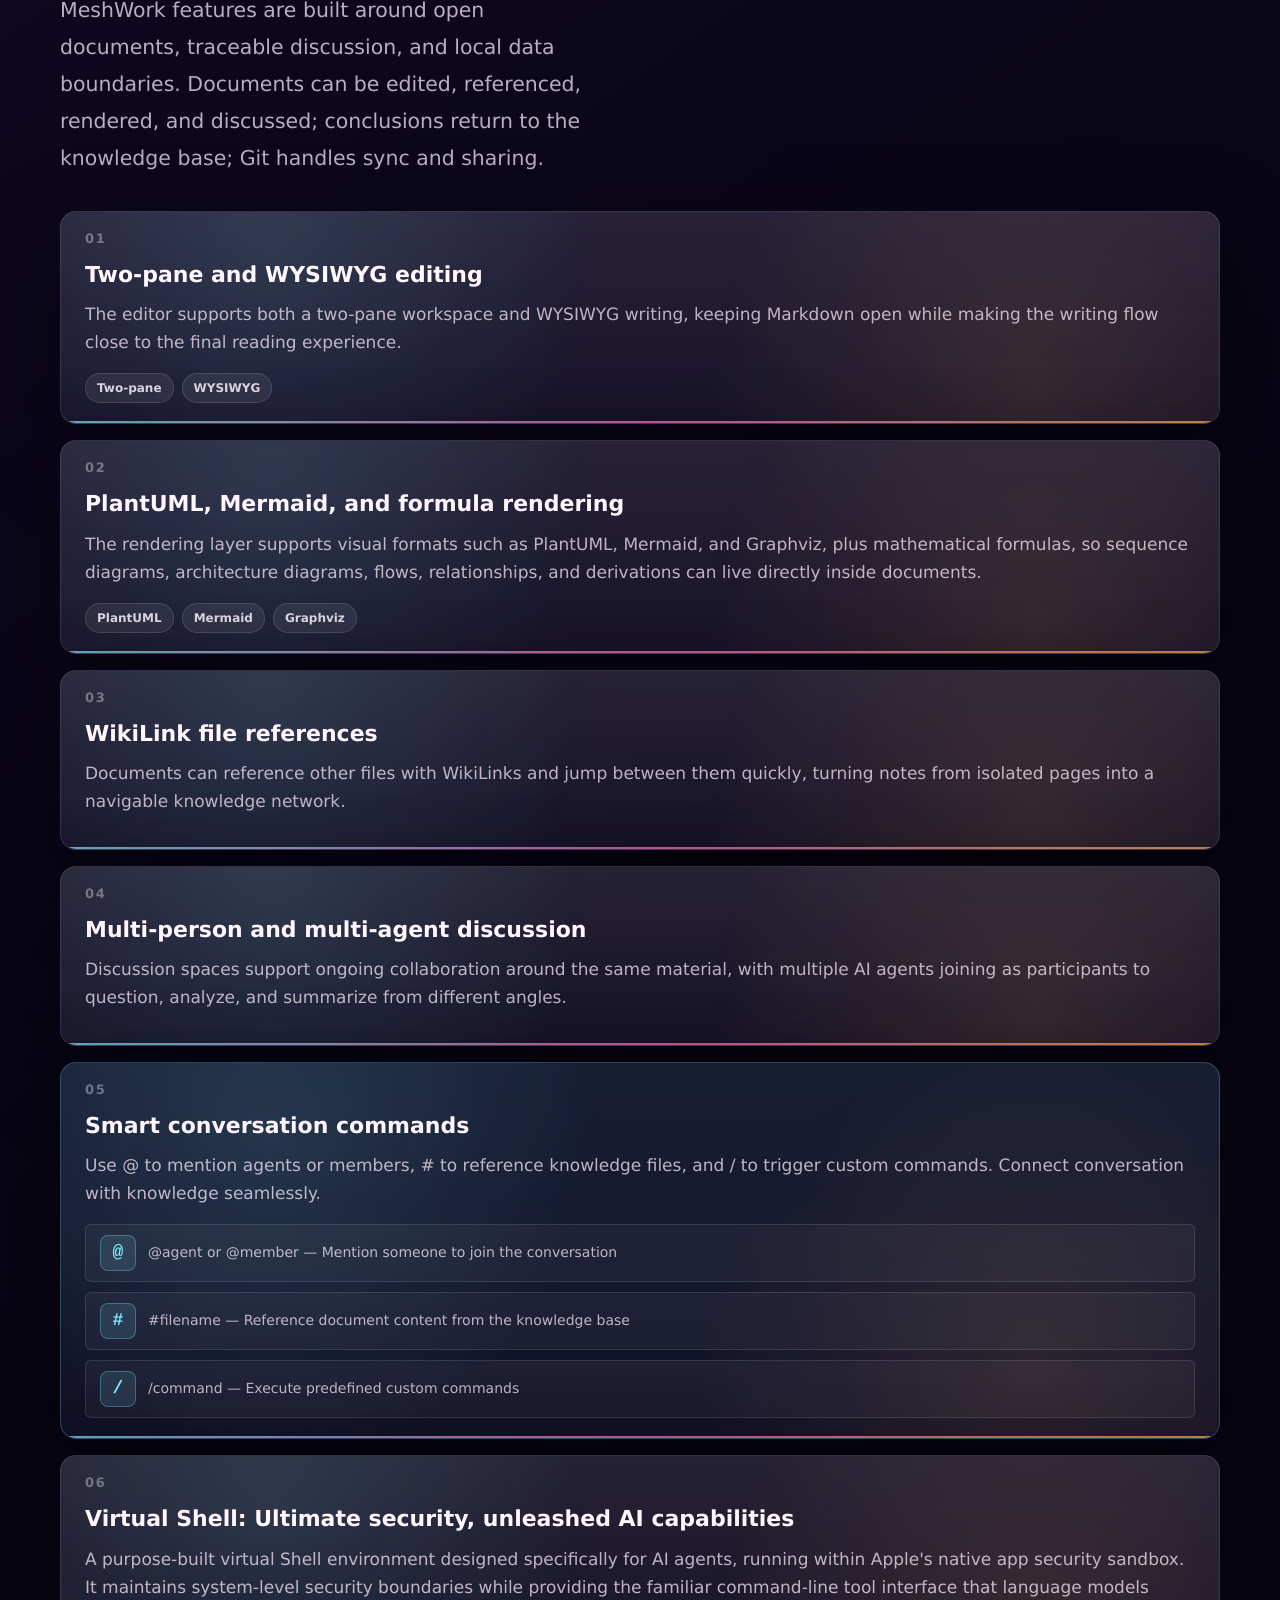
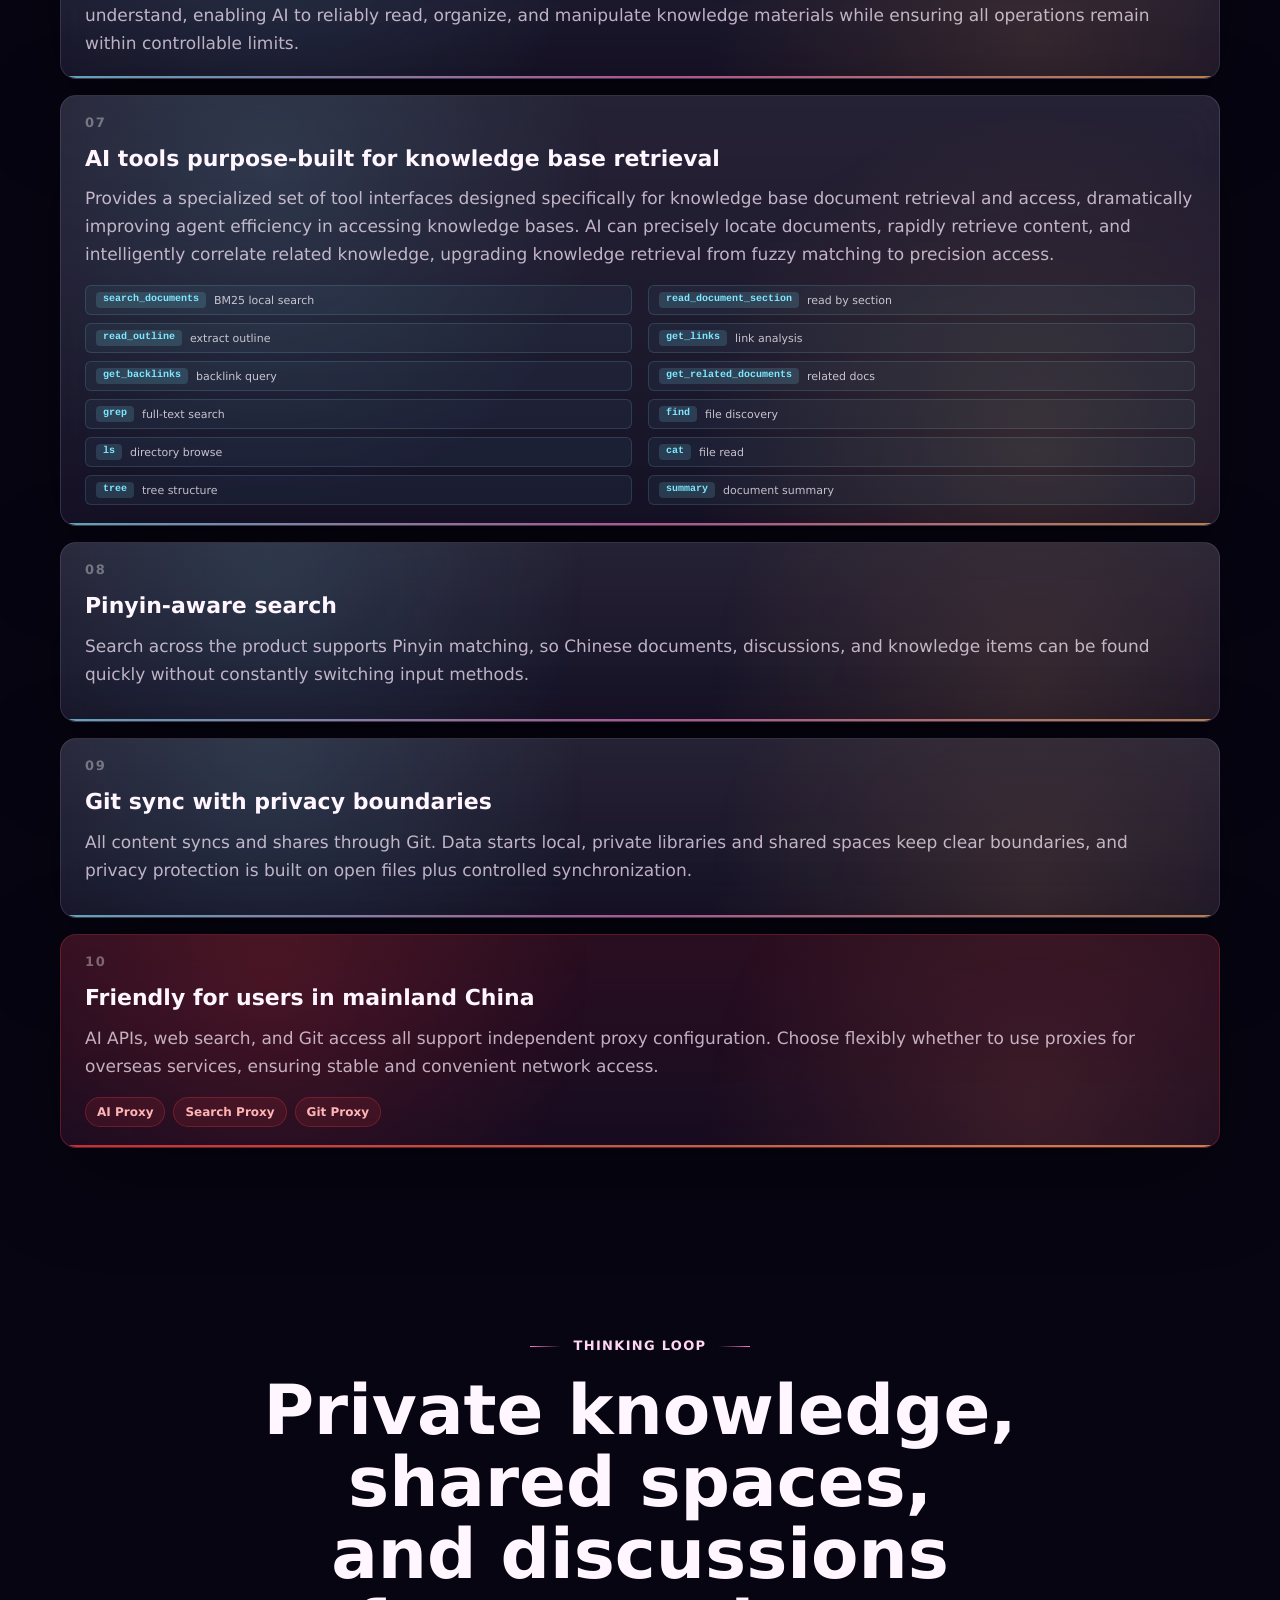
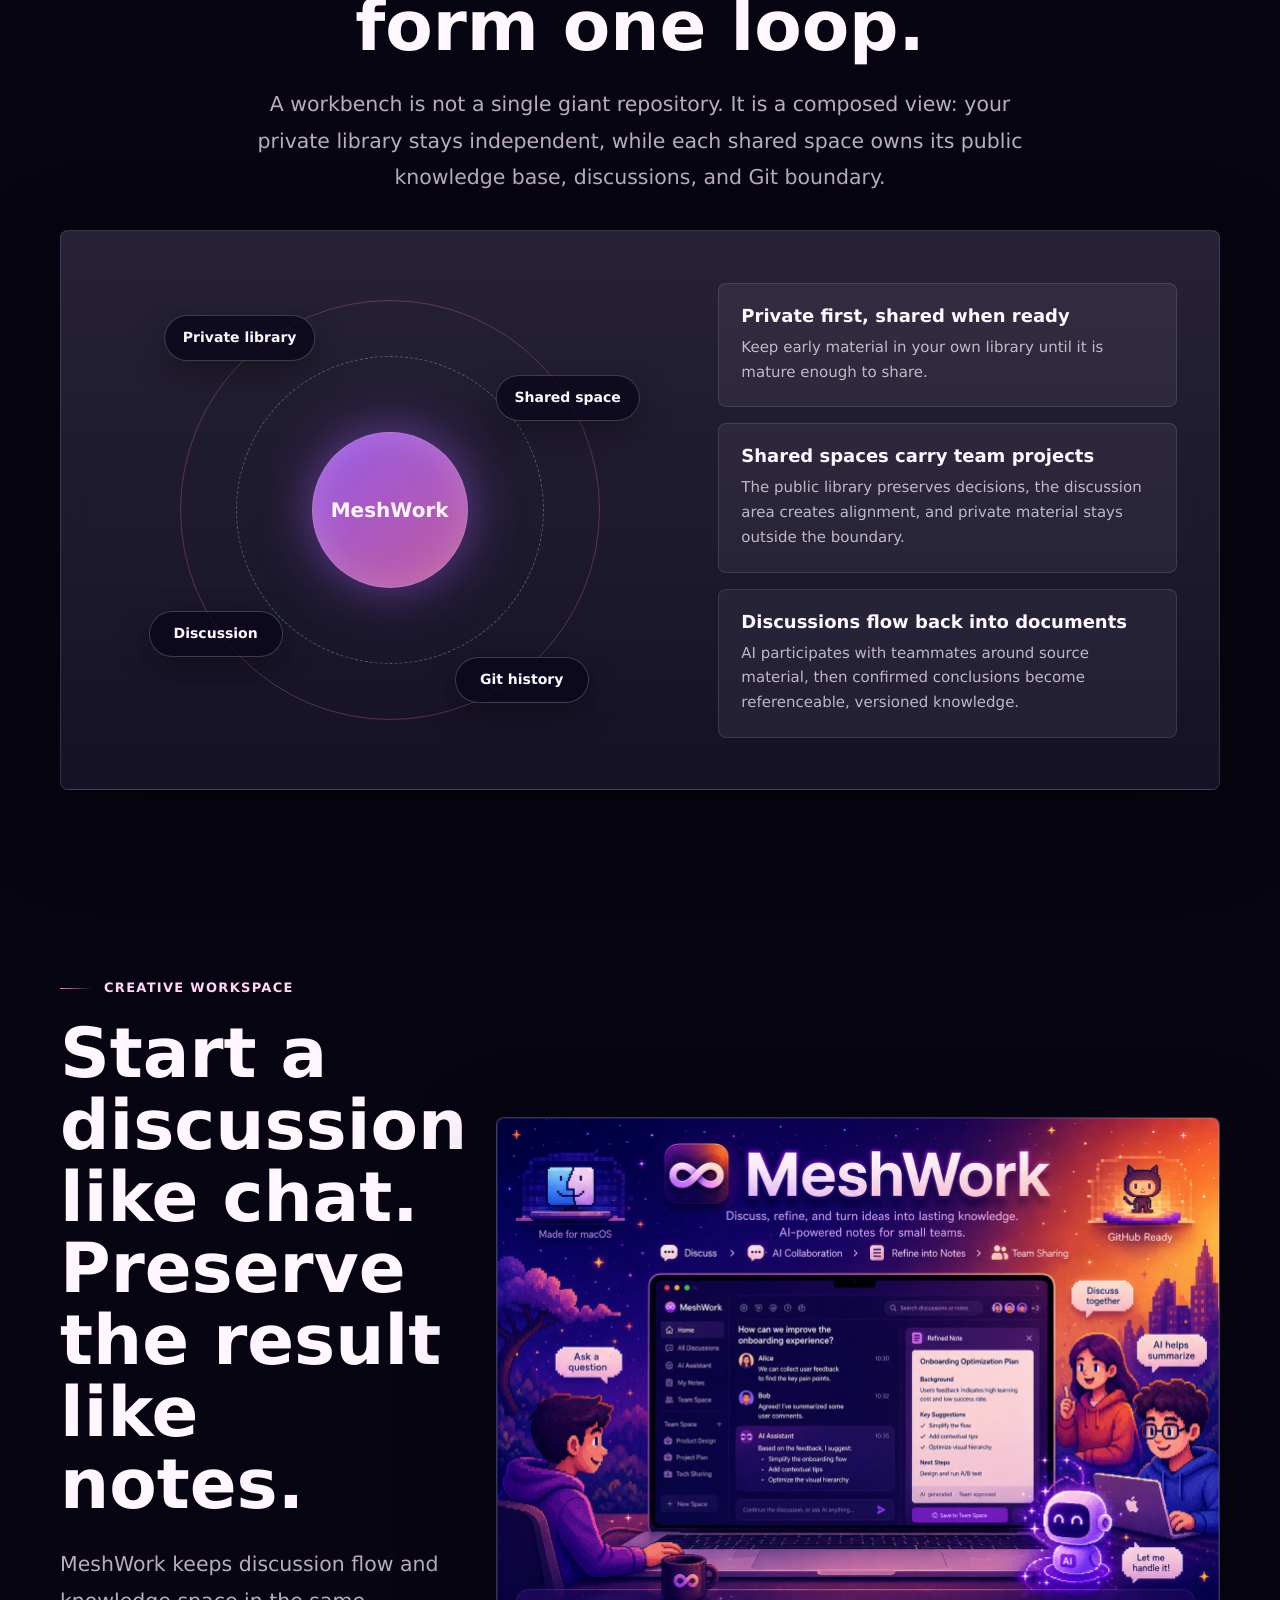
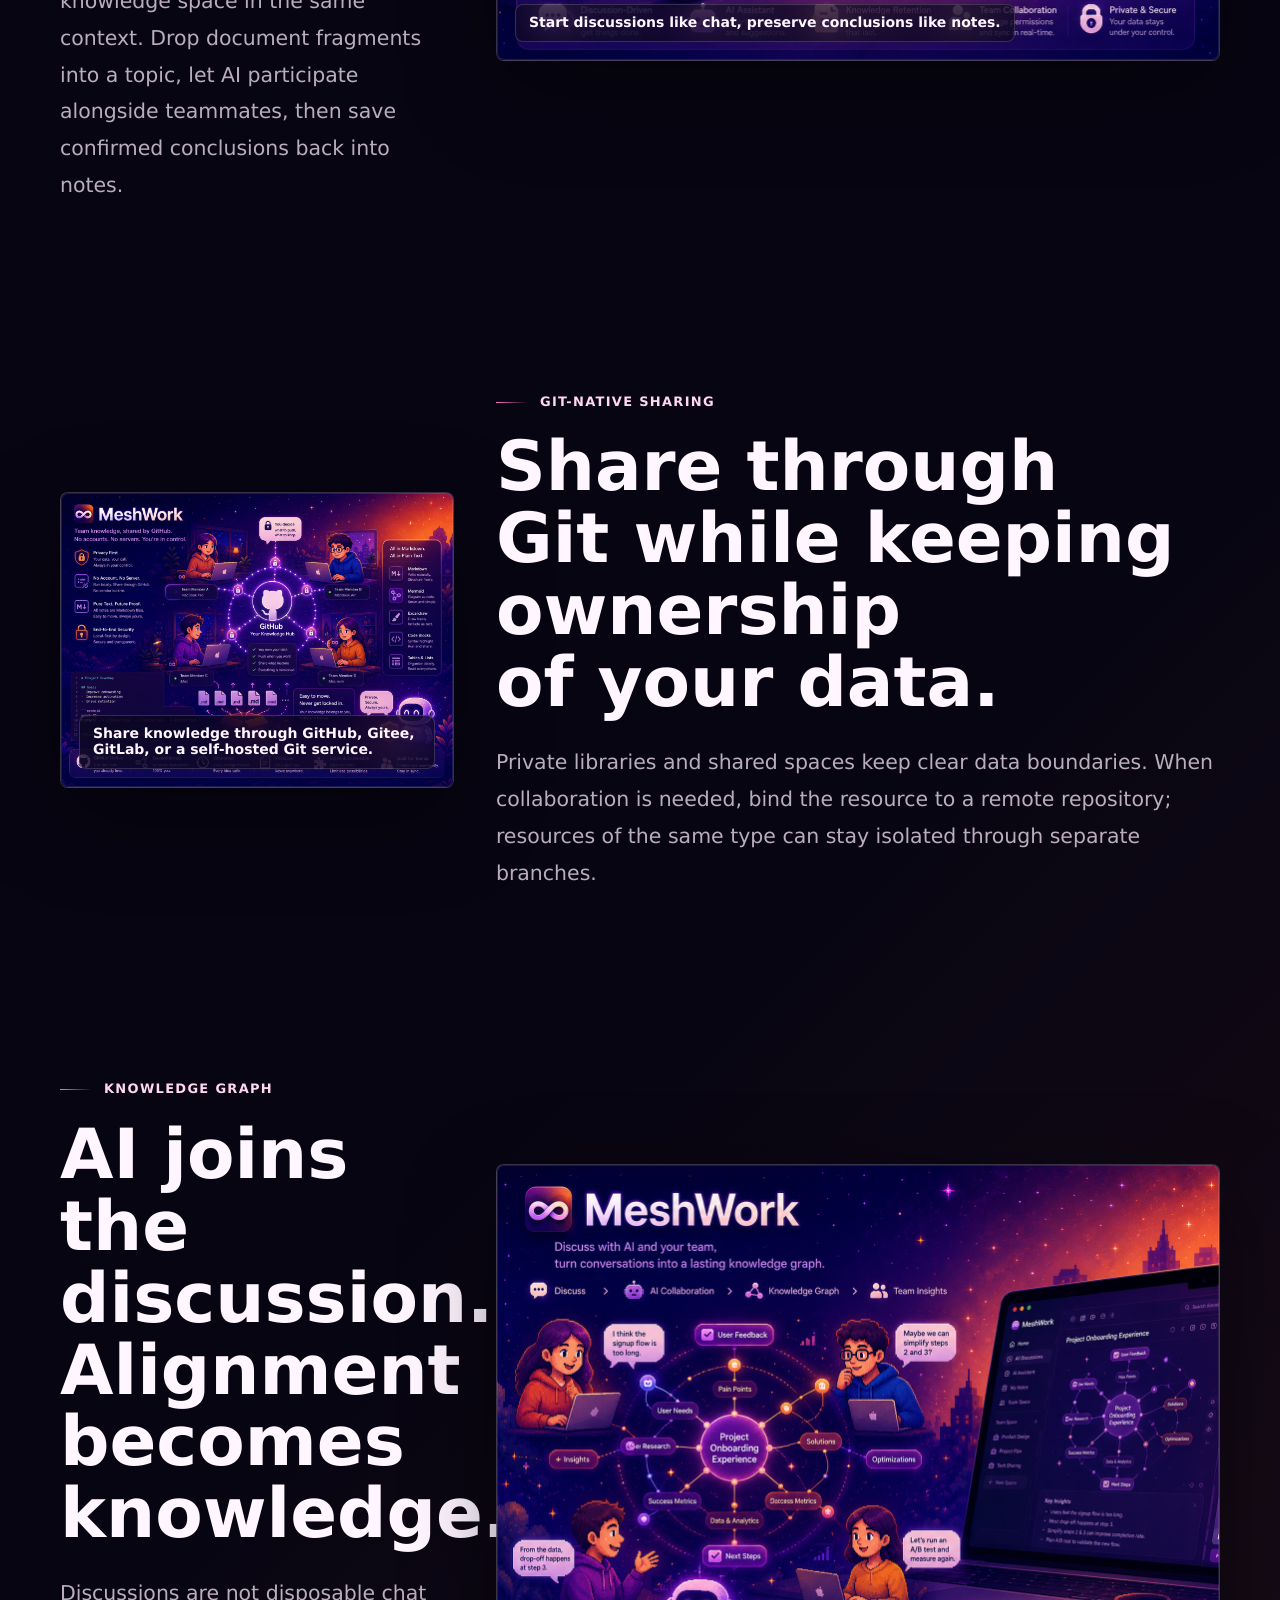
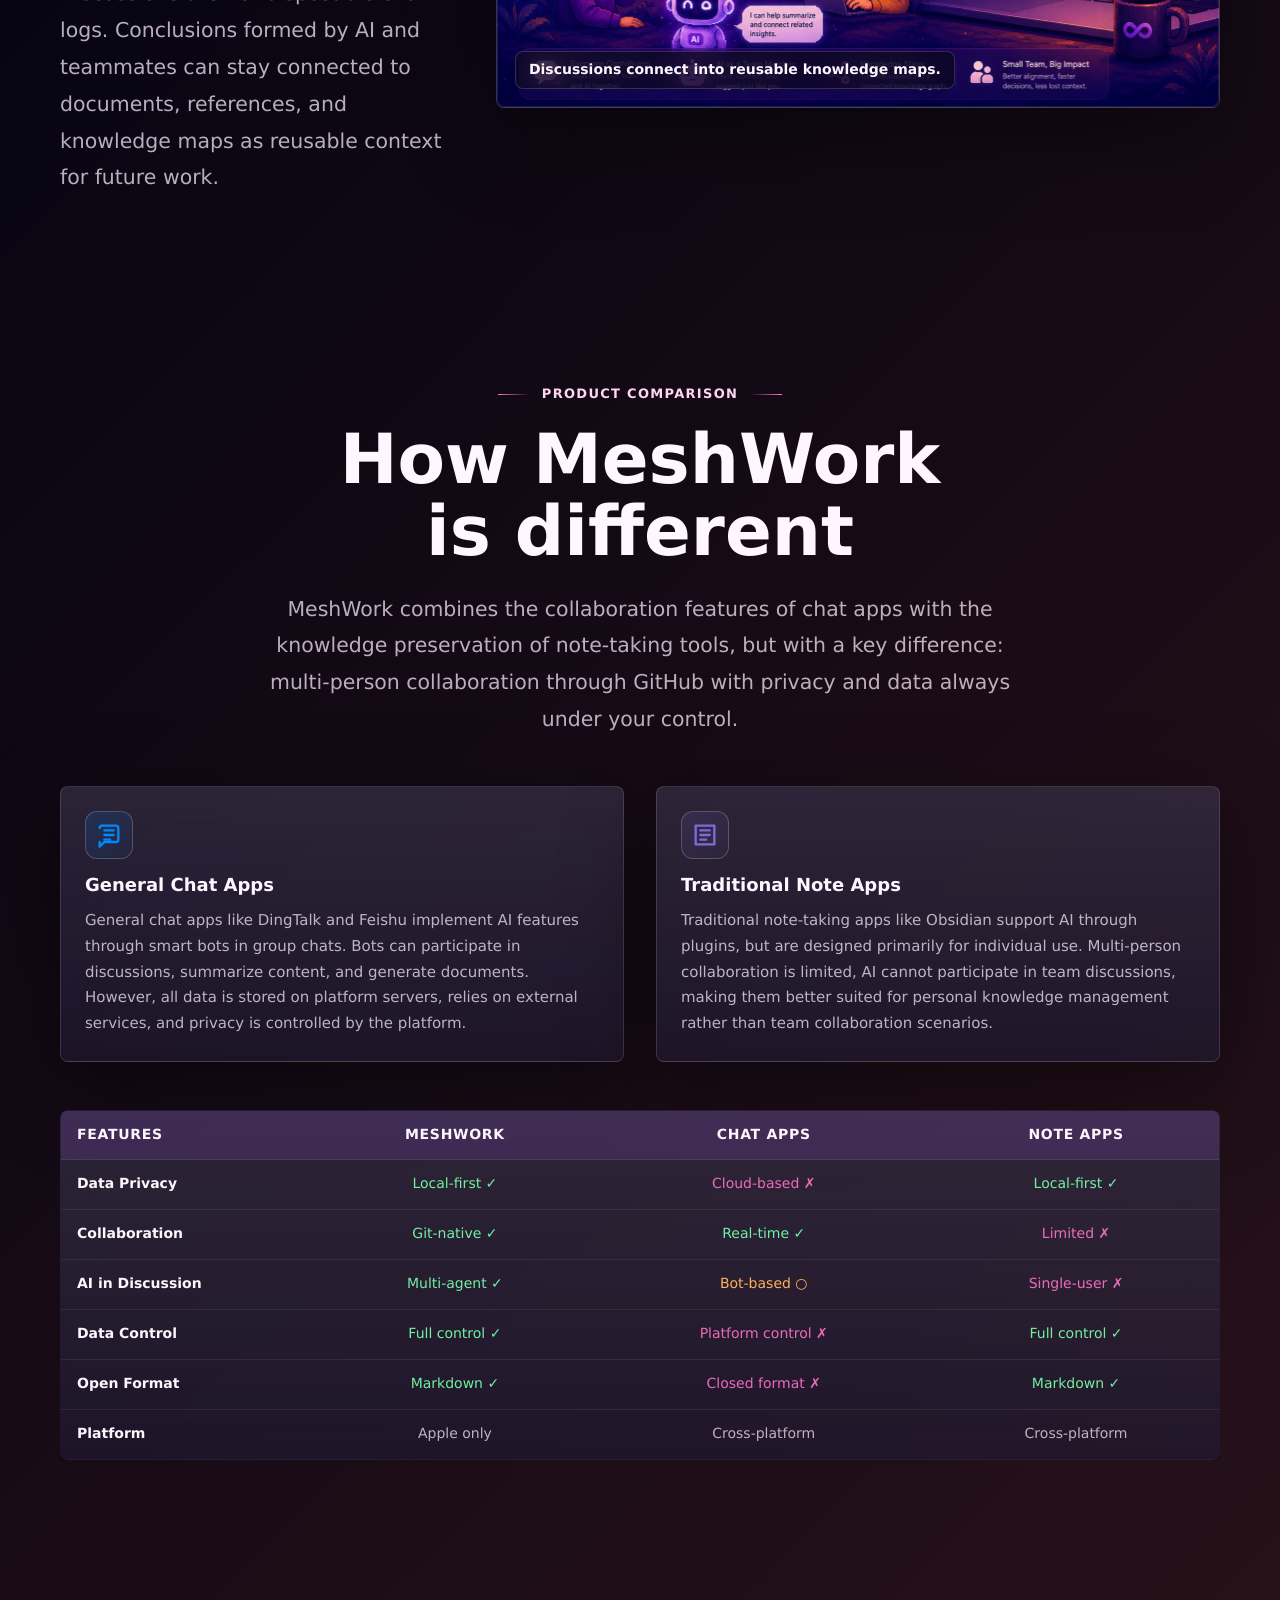
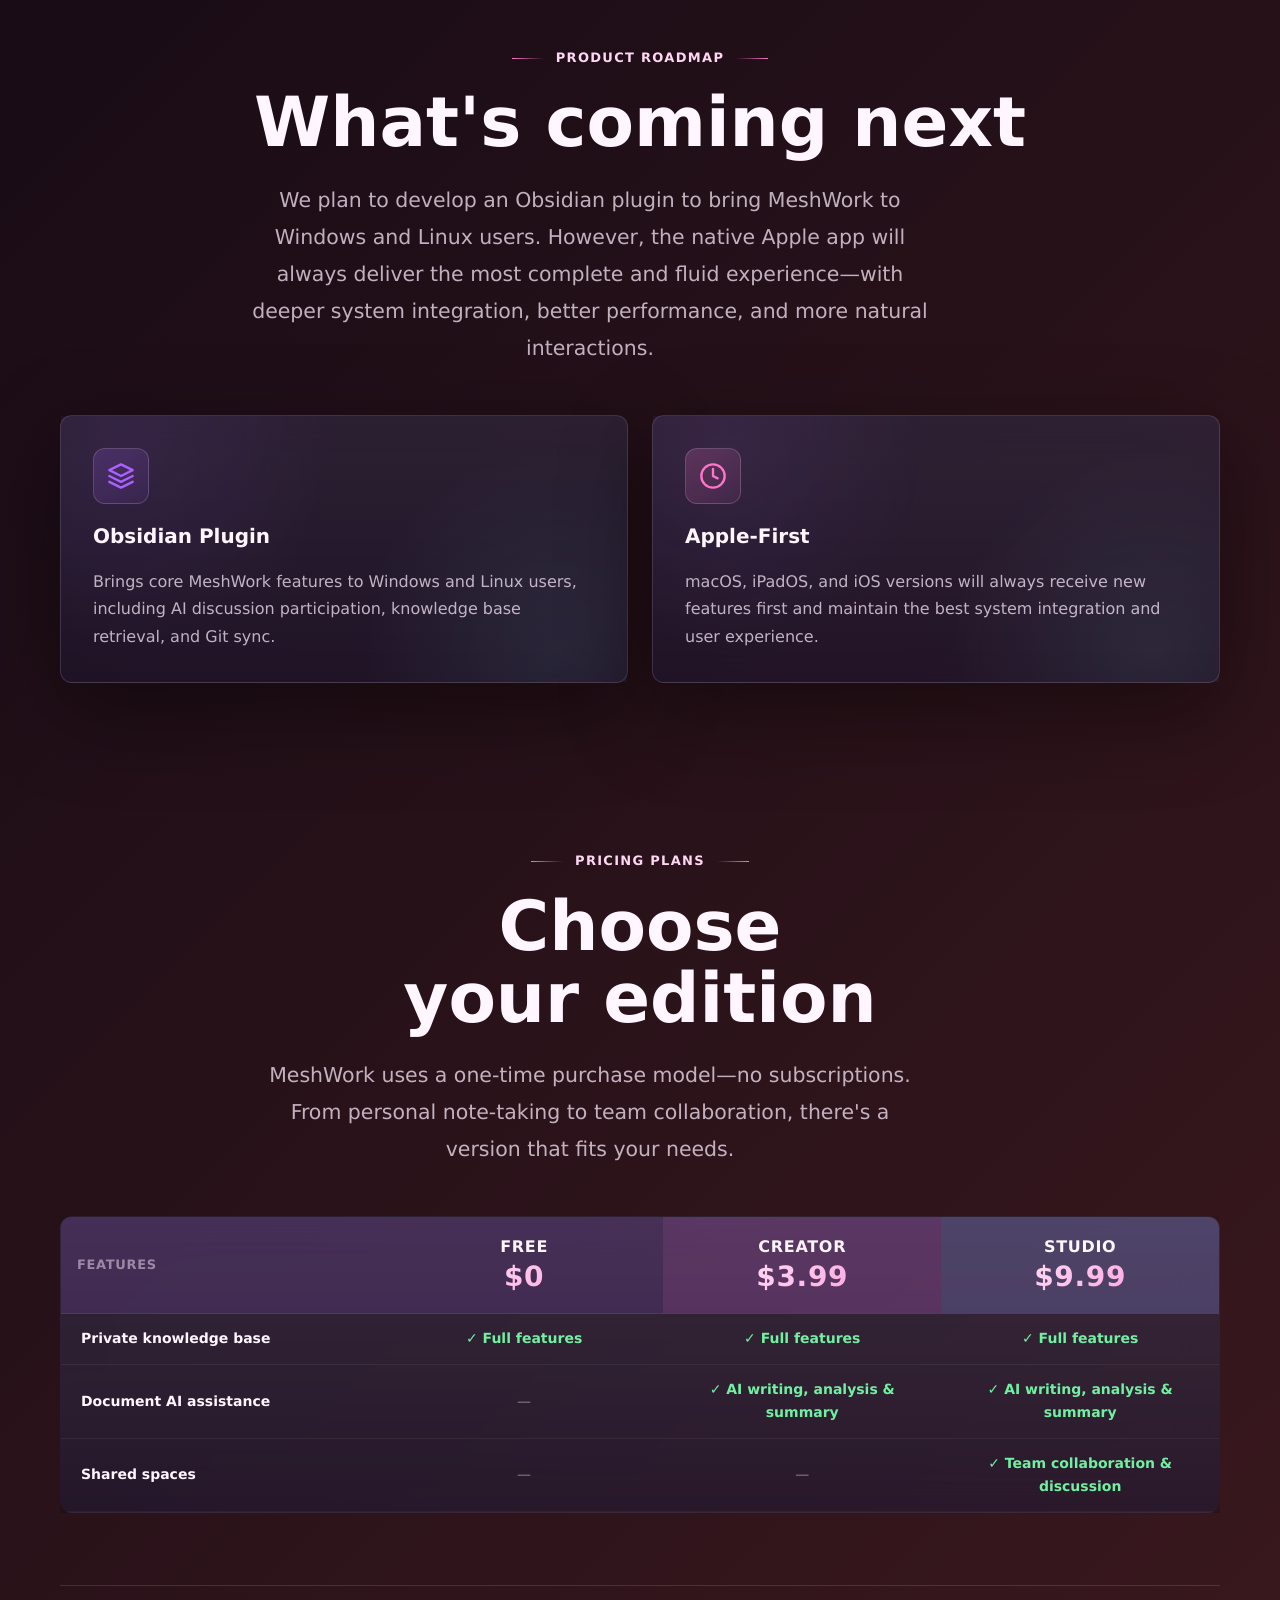
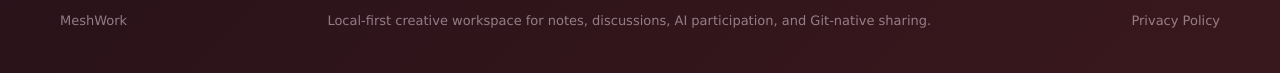
==== commit 2ac02a66: "plantuml" ====
--- a/index.html
+++ b/index.html
@@ -197,6 +197,11 @@
             <span class="card-index">02</span>
             <h3 data-i18n="highlights.rendering.title"></h3>
             <p data-i18n="highlights.rendering.body"></p>
+            <div class="highlight-tags" aria-label="Diagram rendering capabilities">
+              <span data-i18n="highlights.rendering.tagOne"></span>
+              <span data-i18n="highlights.rendering.tagTwo"></span>
+              <span data-i18n="highlights.rendering.tagThree"></span>
+            </div>
           </article>
           <article class="highlight-card" data-reveal>
             <span class="card-index">03</span>
